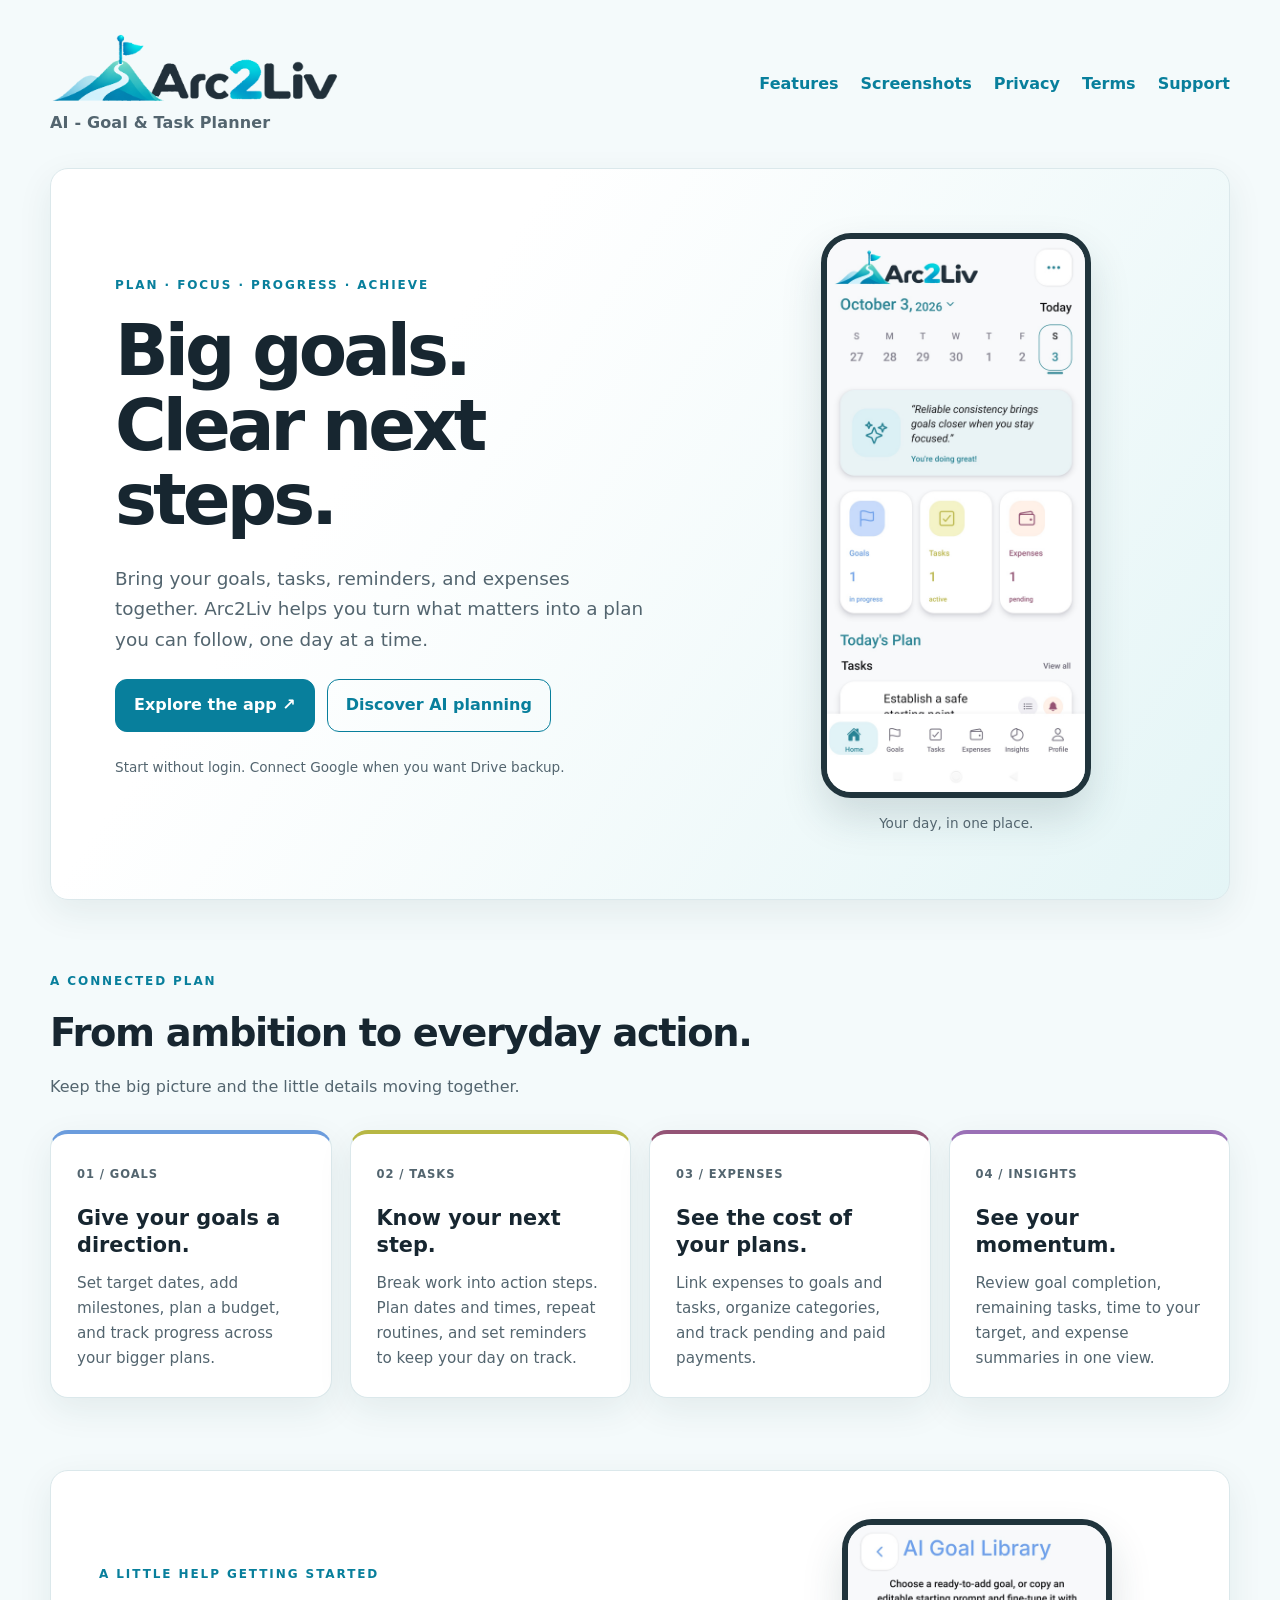
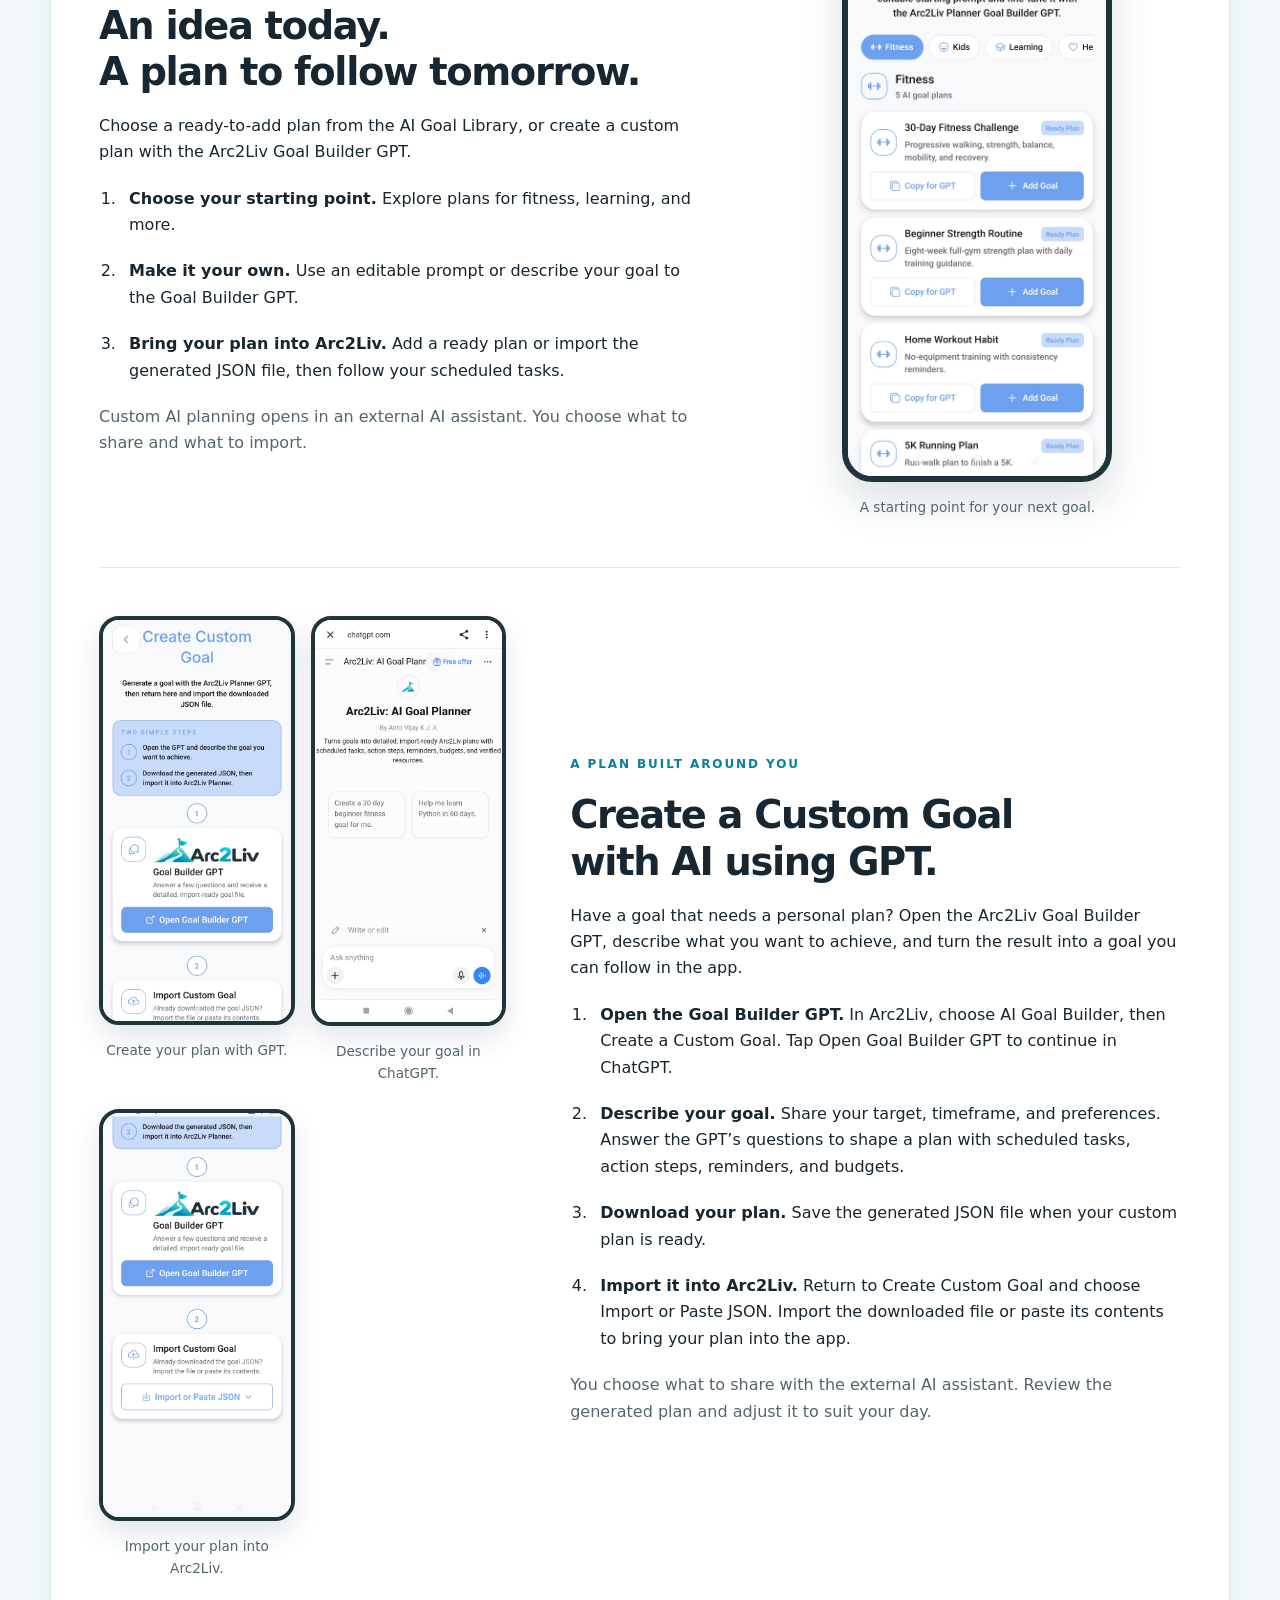
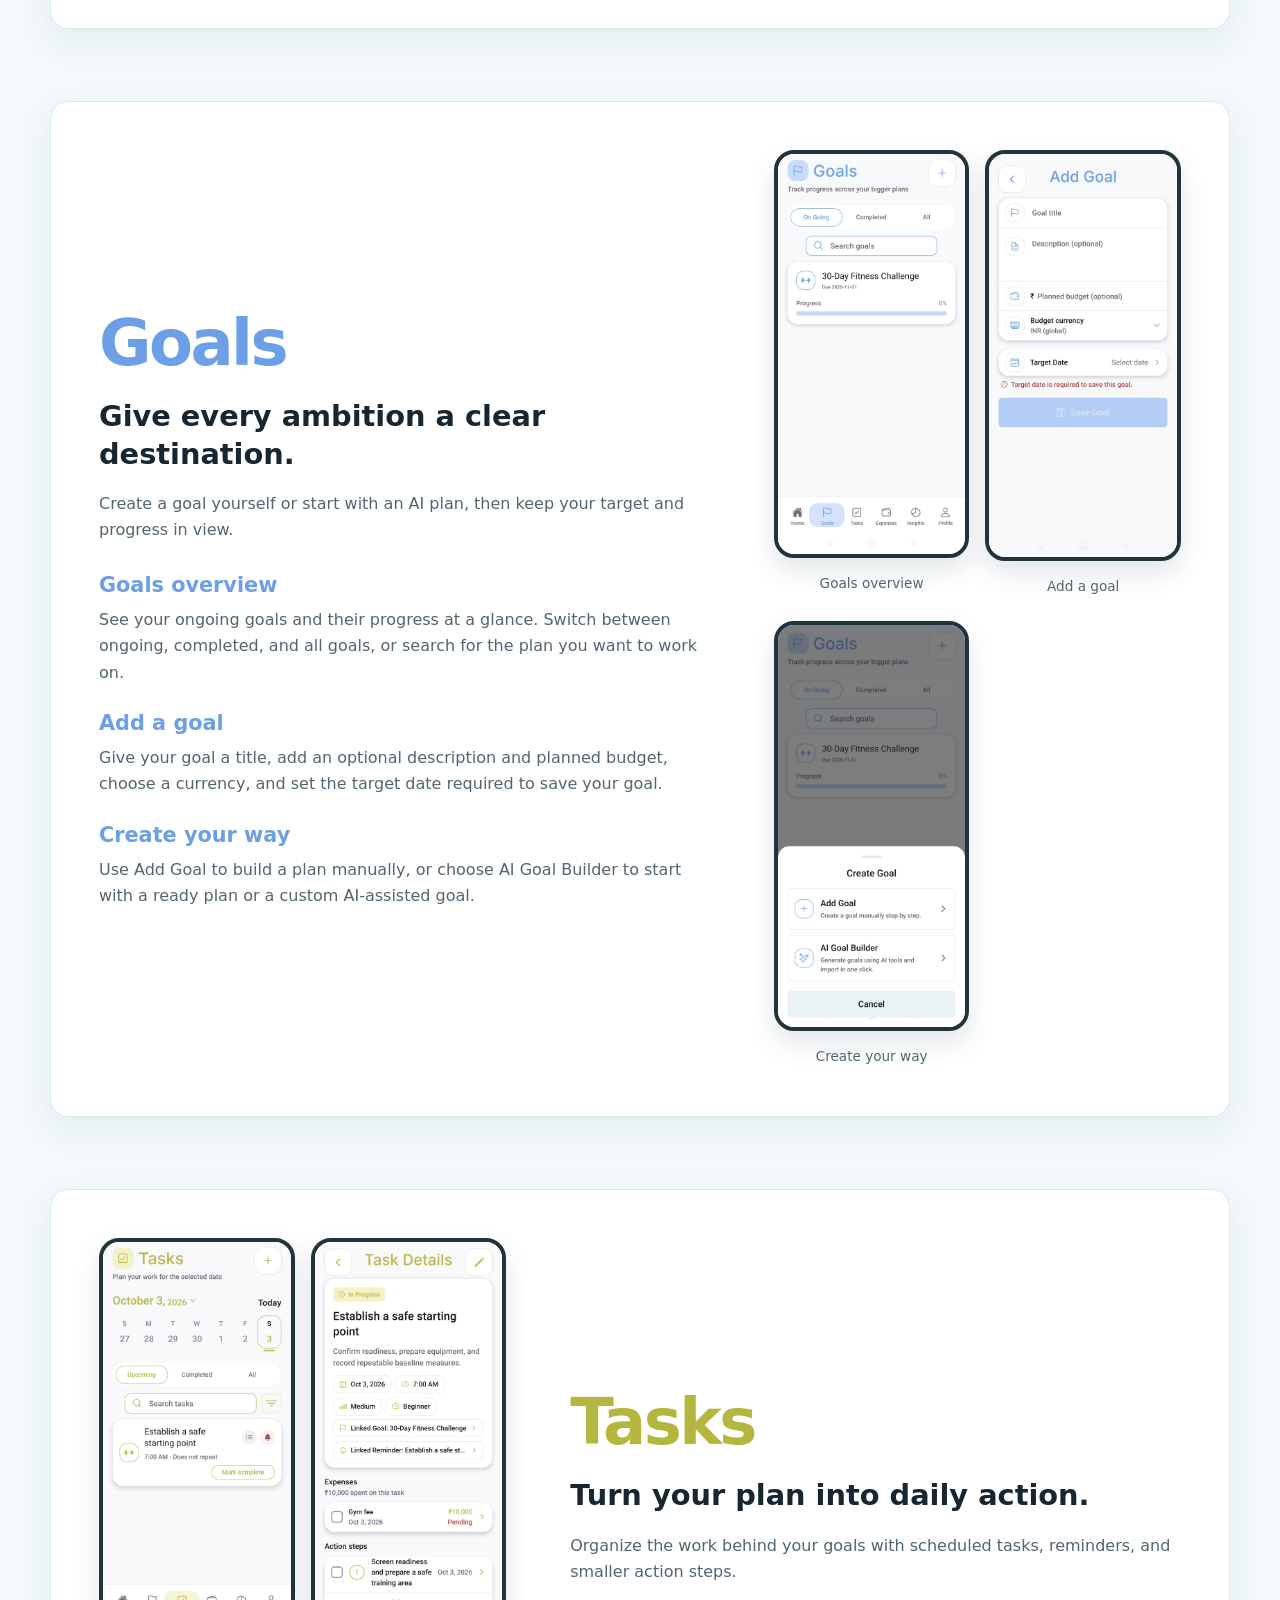
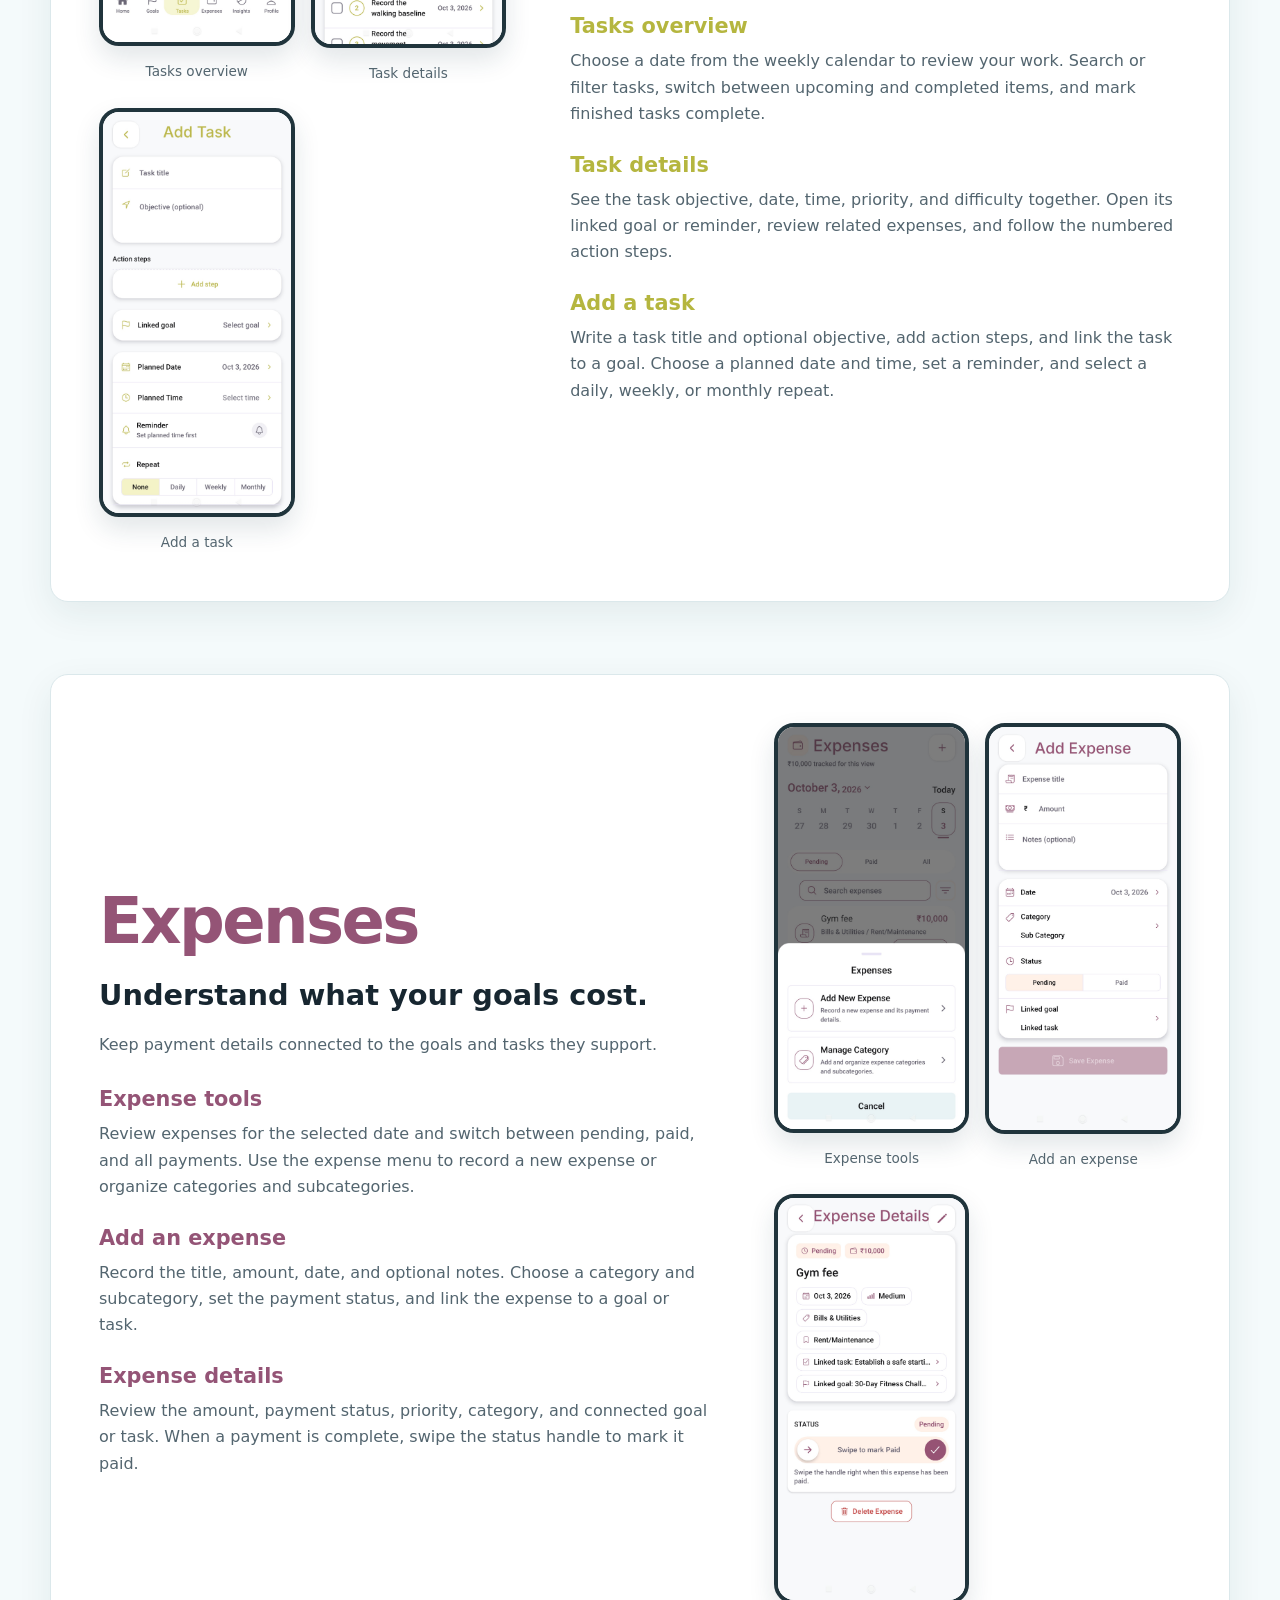
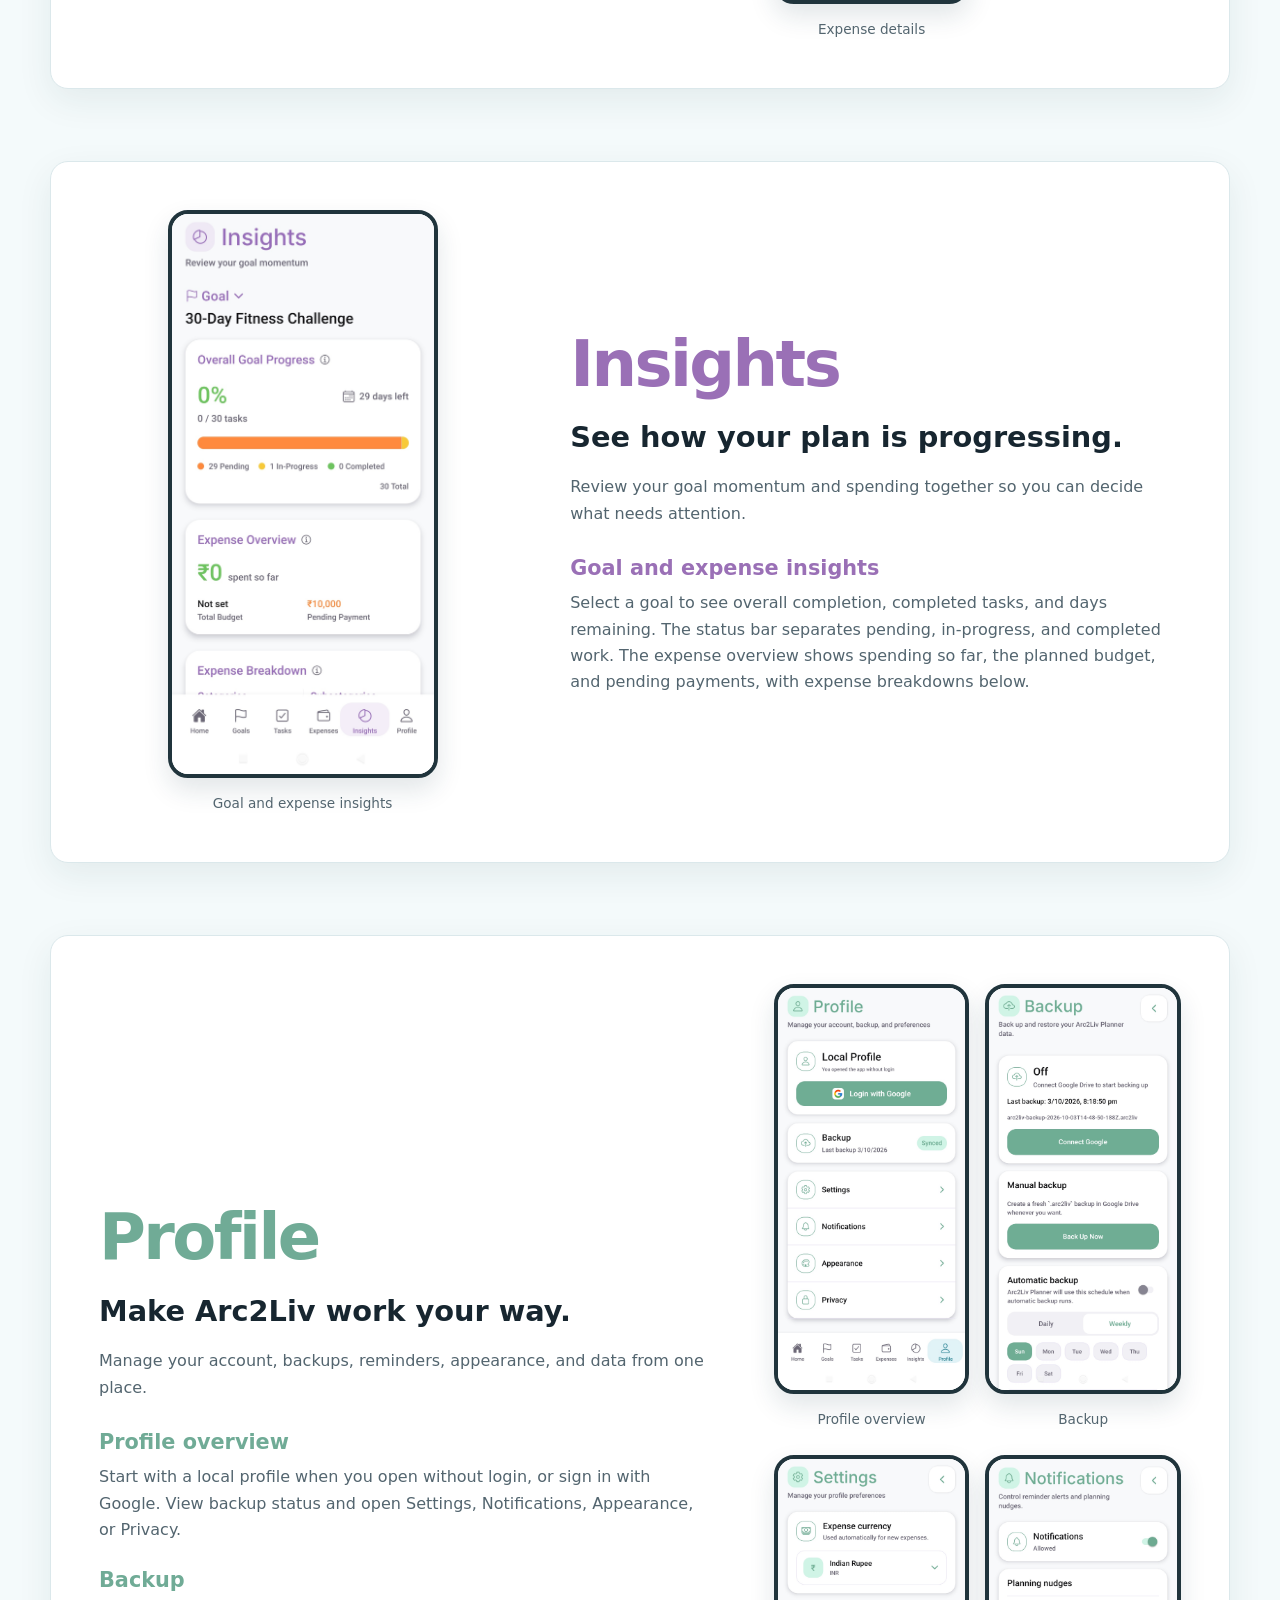
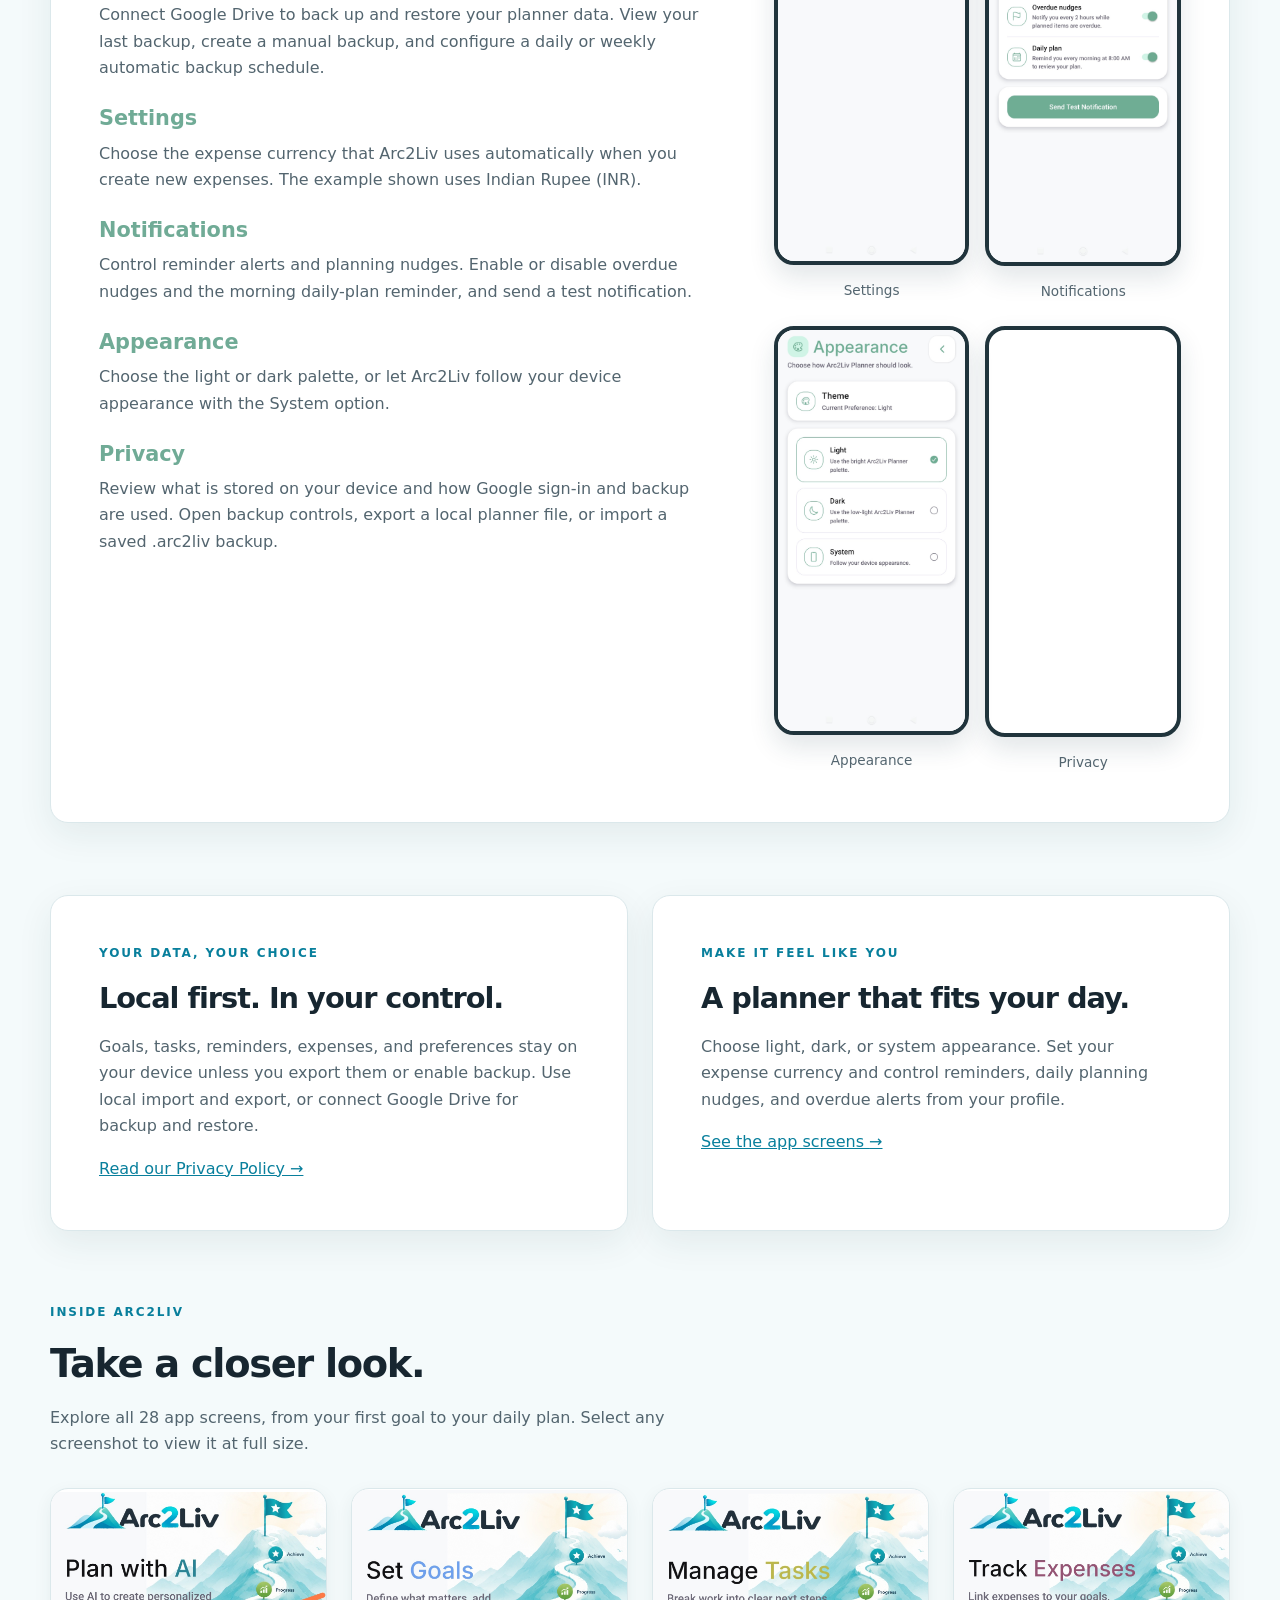
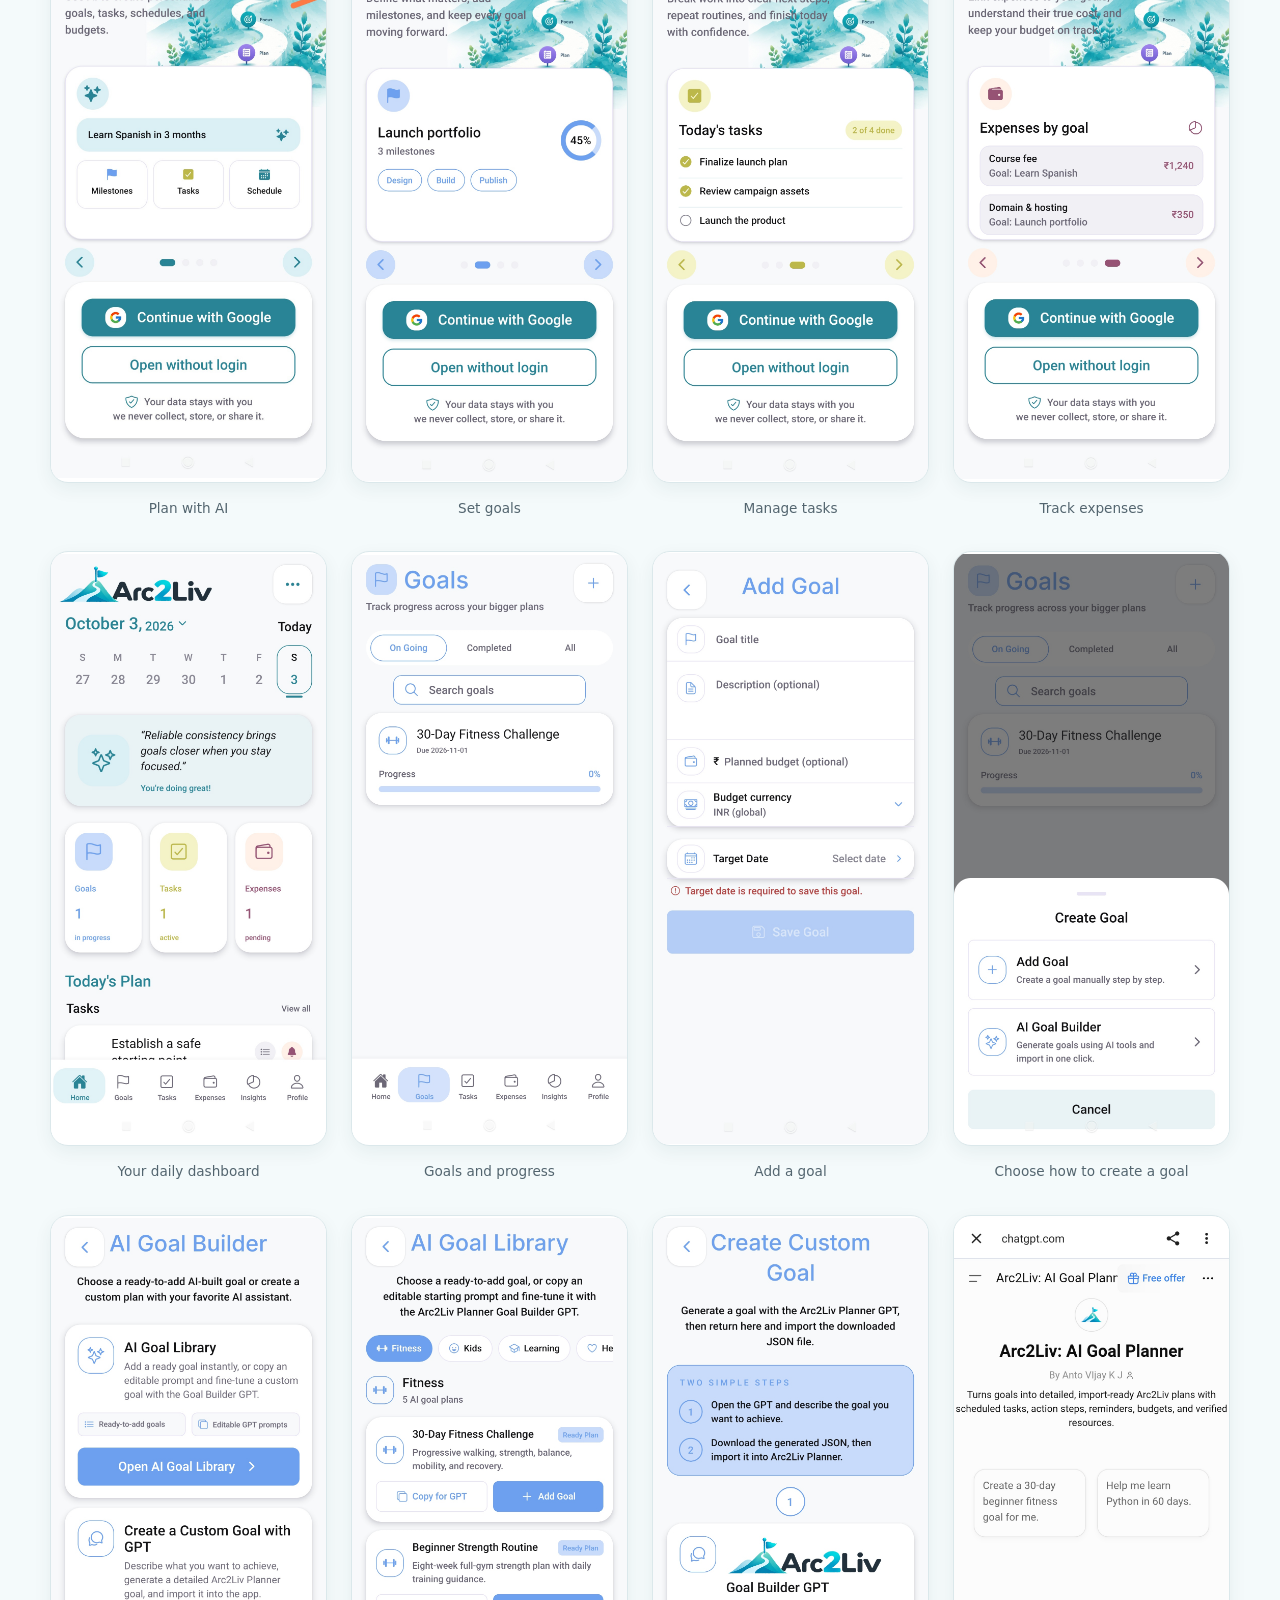
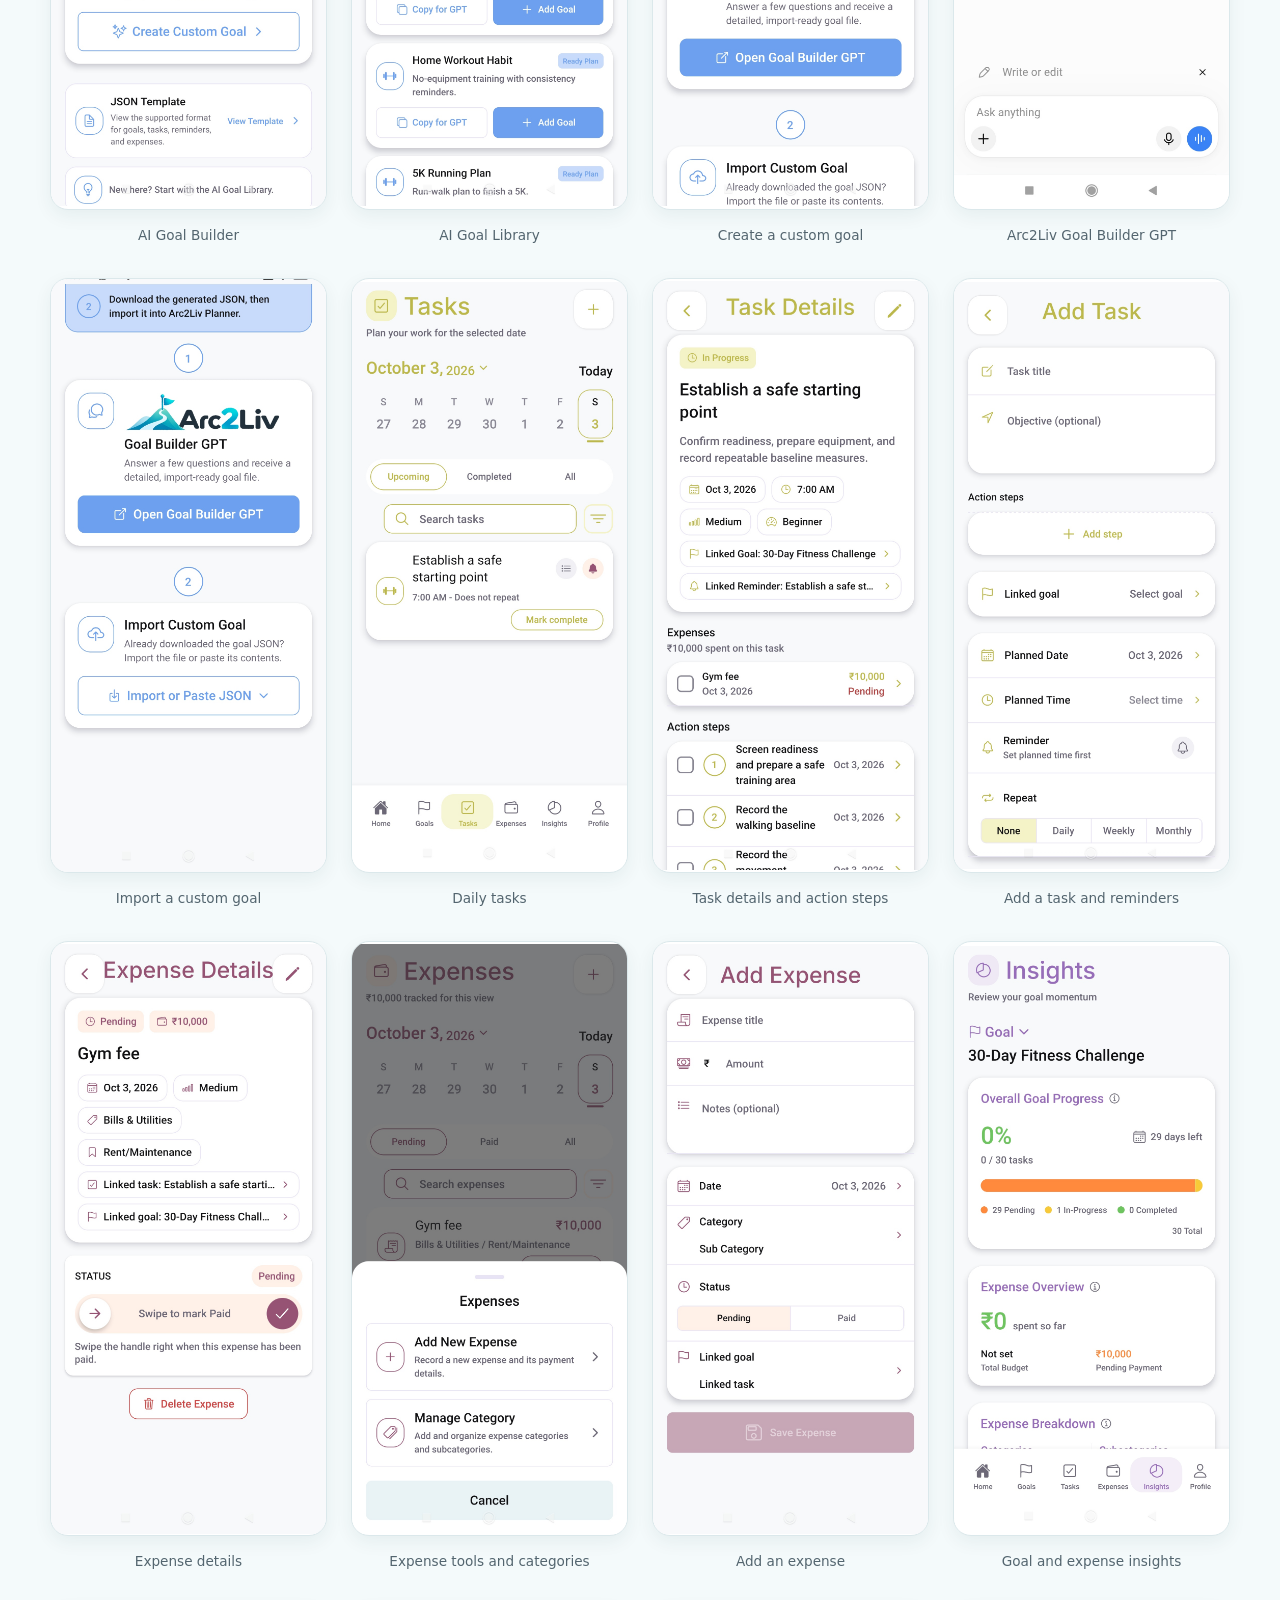
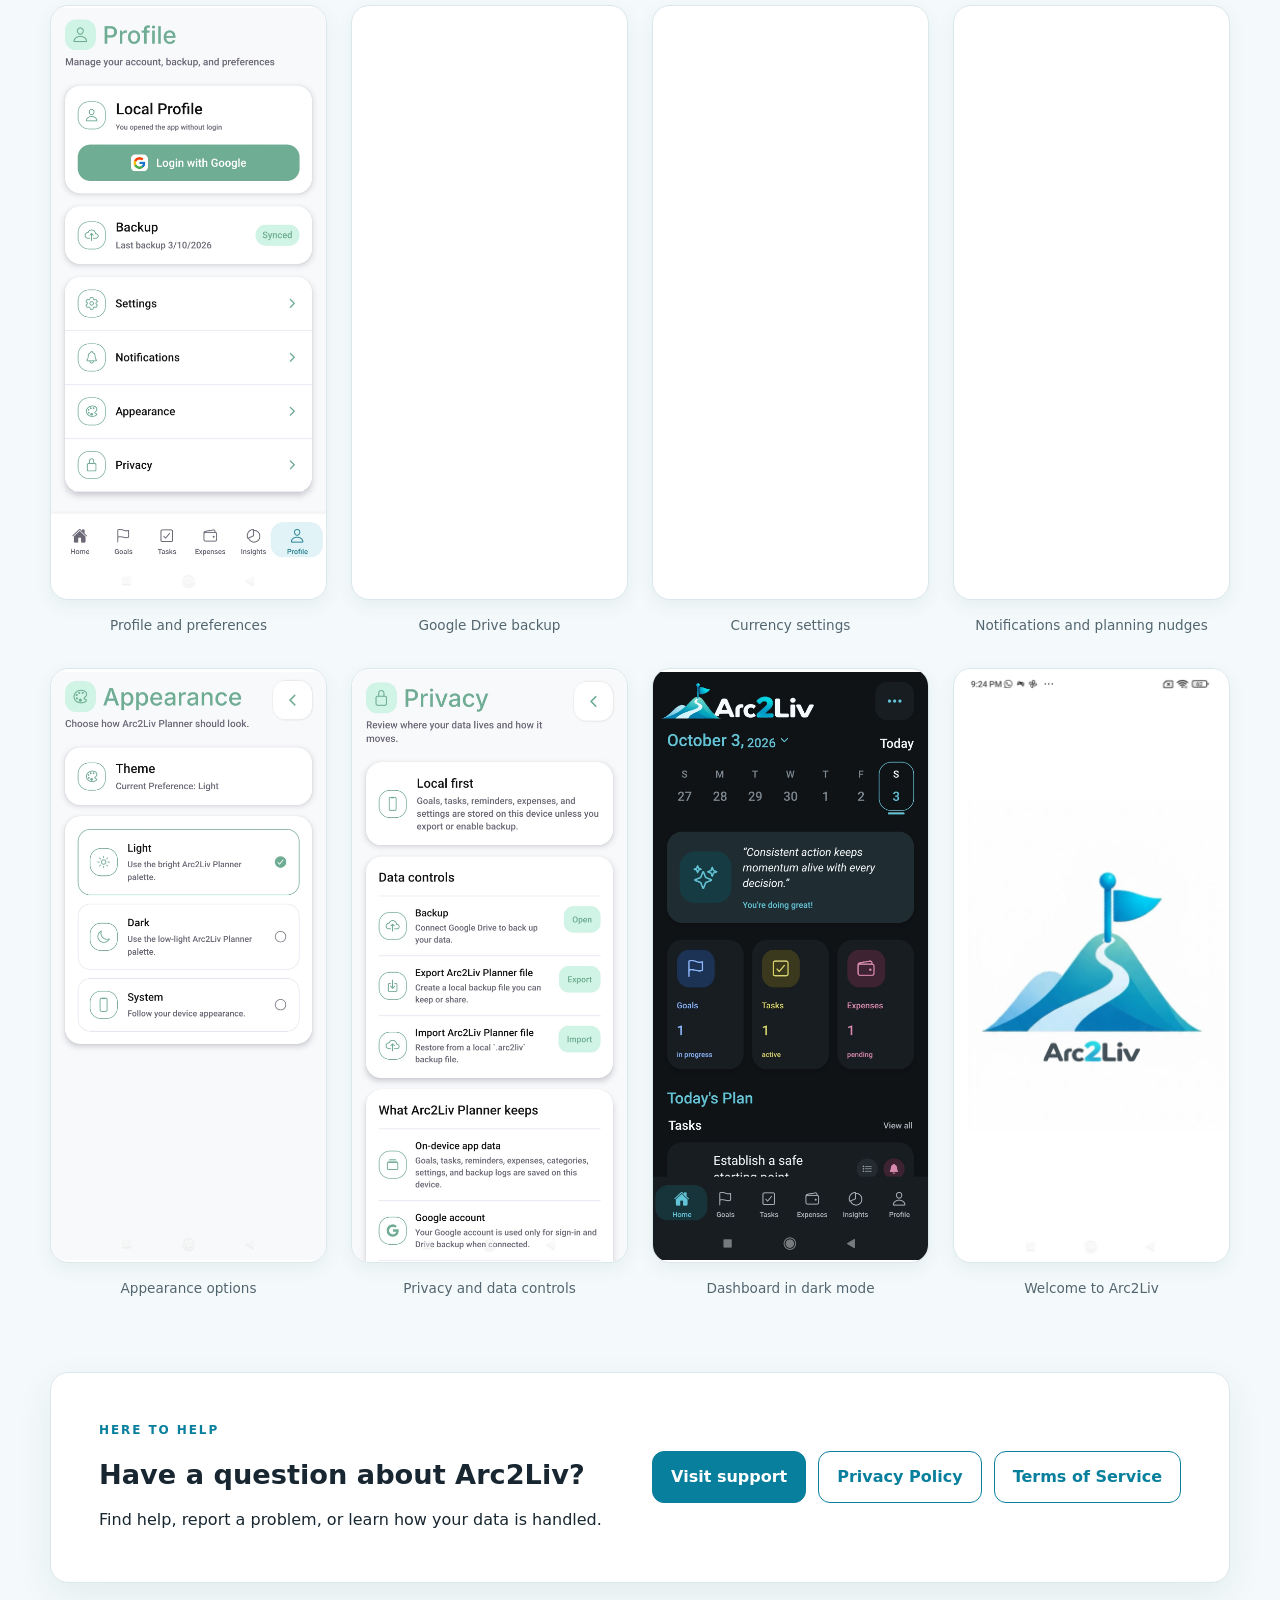
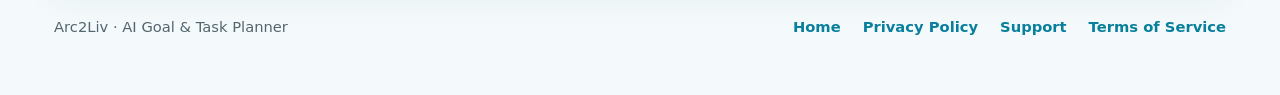
==== home/index.html @ f969f4e1 "Add application home and terms pages for GitHub Pages" ====
<!doctype html>
<html lang="en">
<head>
  <meta charset="utf-8">
  <meta name="viewport" content="width=device-width, initial-scale=1">
  <meta name="description" content="Meet Arc2Liv: AI Goal Planner. Organize goals, daily tasks, reminders, and expenses with AI-assisted plans and local-first data controls.">
  <title>Arc2Liv | AI Goal &amp; Task Planner</title>
  <link rel="stylesheet" href="../assets/site.css">
</head>
<body class="home">
  <a class="skip-link" href="#main-content">Skip to content</a>
  <main id="main-content">
    <div class="home-header">
      <header class="brand"><a href="../" aria-label="Arc2Liv home"><img src="../assets/arc2liv-logo.png" alt="Arc2Liv"><p>AI - Goal &amp; Task Planner</p></a></header>
      <nav class="home-nav" aria-label="Main navigation"><a href="#features">Features</a><a href="#screenshots">Screenshots</a><a href="../privacy/">Privacy</a><a href="../terms/">Terms</a><a href="../support/">Support</a></nav>
    </div>
    <section class="card hero" aria-labelledby="hero-title">
      <div class="hero-copy">
        <p class="eyebrow">PLAN · FOCUS · PROGRESS · ACHIEVE</p>
        <h1 id="hero-title">Big goals.<br>Clear next steps.</h1>
        <p class="hero-description">Bring your goals, tasks, reminders, and expenses together. Arc2Liv helps you turn what matters into a plan you can follow, one day at a time.</p>
        <nav class="links" aria-label="Explore the app"><a class="primary-link" href="#screenshots">Explore the app <span aria-hidden="true">↗</span></a><a href="#ai-planning">Discover AI planning</a></nav>
        <p class="hero-note">Start without login. Connect Google when you want Drive backup.</p>
      </div>
      <figure class="hero-phone"><img src="../assets/appScreenshots/IMG_20261003_212739.jpg" alt="Arc2Liv home dashboard with a weekly calendar, goal, task, and expense summaries, and today's plan" width="1080" height="2316" fetchpriority="high"><figcaption>Your day, in one place.</figcaption></figure>
    </section>
    <section id="features" class="home-section" aria-labelledby="features-title">
      <p class="eyebrow">A CONNECTED PLAN</p><h2 id="features-title">From ambition to everyday action.</h2><p class="section-intro">Keep the big picture and the little details moving together.</p>
      <div class="feature-grid">
        <article class="card feature goal"><span class="feature-label">01 / GOALS</span><h3>Give your goals a direction.</h3><p>Set target dates, add milestones, plan a budget, and track progress across your bigger plans.</p></article>
        <article class="card feature task"><span class="feature-label">02 / TASKS</span><h3>Know your next step.</h3><p>Break work into action steps. Plan dates and times, repeat routines, and set reminders to keep your day on track.</p></article>
        <article class="card feature expense"><span class="feature-label">03 / EXPENSES</span><h3>See the cost of your plans.</h3><p>Link expenses to goals and tasks, organize categories, and track pending and paid payments.</p></article>
        <article class="card feature insight"><span class="feature-label">04 / INSIGHTS</span><h3>See your momentum.</h3><p>Review goal completion, remaining tasks, time to your target, and expense summaries in one view.</p></article>
      </div>
    </section>
    <section id="ai-planning" class="card home-section ai-planning-group" aria-labelledby="ai-title">
      <div class="ai-section">
      <div><p class="eyebrow">A LITTLE HELP GETTING STARTED</p><h2 id="ai-title">An idea today.<br>A plan to follow tomorrow.</h2><p>Choose a ready-to-add plan from the AI Goal Library, or create a custom plan with the Arc2Liv Goal Builder GPT.</p><ol class="steps"><li><strong>Choose your starting point.</strong> Explore plans for fitness, learning, and more.</li><li><strong>Make it your own.</strong> Use an editable prompt or describe your goal to the Goal Builder GPT.</li><li><strong>Bring your plan into Arc2Liv.</strong> Add a ready plan or import the generated JSON file, then follow your scheduled tasks.</li></ol><p class="meta">Custom AI planning opens in an external AI assistant. You choose what to share and what to import.</p></div>
      <figure class="detail-phone"><img src="../assets/appScreenshots/IMG_20261003_212850.jpg" alt="AI Goal Library showing ready-to-add fitness plans and editable GPT prompts" loading="lazy" decoding="async" width="1080" height="2309"><figcaption>A starting point for your next goal.</figcaption></figure>
      </div>
      <div class="walkthrough walkthrough-reverse custom-ai-row" aria-labelledby="custom-ai-title">
        <div class="walkthrough-copy">
          <p class="eyebrow">A PLAN BUILT AROUND YOU</p>
          <h2 id="custom-ai-title">Create a Custom Goal<br>with AI using GPT.</h2>
          <p>Have a goal that needs a personal plan? Open the Arc2Liv Goal Builder GPT, describe what you want to achieve, and turn the result into a goal you can follow in the app.</p>
          <ol class="steps">
            <li><strong>Open the Goal Builder GPT.</strong> In Arc2Liv, choose AI Goal Builder, then Create a Custom Goal. Tap Open Goal Builder GPT to continue in ChatGPT.</li>
            <li><strong>Describe your goal.</strong> Share your target, timeframe, and preferences. Answer the GPT’s questions to shape a plan with scheduled tasks, action steps, reminders, and budgets.</li>
            <li><strong>Download your plan.</strong> Save the generated JSON file when your custom plan is ready.</li>
            <li><strong>Import it into Arc2Liv.</strong> Return to Create Custom Goal and choose Import or Paste JSON. Import the downloaded file or paste its contents to bring your plan into the app.</li>
          </ol>
          <p class="meta">You choose what to share with the external AI assistant. Review the generated plan and adjust it to suit your day.</p>
        </div>
        <div class="walkthrough-images" aria-label="Custom AI goal creation and import screenshots">
          <figure><a href="../assets/appScreenshots/IMG_20261003_212907.jpg" target="_blank" rel="noopener" aria-label="View full screenshot: Create Custom Goal with GPT"><img src="../assets/appScreenshots/IMG_20261003_212907.jpg" alt="Create Custom Goal page explaining how to open the Arc2Liv Goal Builder GPT" loading="lazy" decoding="async" width="1080" height="2309"></a><figcaption>Create your plan with GPT.</figcaption></figure>
          <figure><a href="../assets/appScreenshots/IMG_20261003_212959.jpg" target="_blank" rel="noopener" aria-label="View full screenshot: Arc2Liv Goal Builder GPT in ChatGPT"><img src="../assets/appScreenshots/IMG_20261003_212959.jpg" alt="Arc2Liv AI Goal Planner GPT on ChatGPT with sample fitness and Python learning prompts" loading="lazy" decoding="async" width="1080" height="2314"></a><figcaption>Describe your goal in ChatGPT.</figcaption></figure>
          <figure><a href="../assets/appScreenshots/IMG_20261003_213016.jpg" target="_blank" rel="noopener" aria-label="View full screenshot: Import your custom goal"><img src="../assets/appScreenshots/IMG_20261003_213016.jpg" alt="Custom goal page showing the Goal Builder GPT and Import or Paste JSON controls" loading="lazy" decoding="async" width="1080" height="2327"></a><figcaption>Import your plan into Arc2Liv.</figcaption></figure>
        </div>
      </div>
    </section>
    <section id="goals" class="card home-section walkthrough walkthrough-goals" aria-labelledby="goals-title">
      <div class="walkthrough-copy">
        <h2 id="goals-title" class="walkthrough-title">Goals</h2>
        <p class="walkthrough-subtitle">Give every ambition a clear destination.</p>
        <p class="section-intro">Create a goal yourself or start with an AI plan, then keep your target and progress in view.</p>
        <div class="walkthrough-explanations">
          <div><h3>Goals overview</h3><p>See your ongoing goals and their progress at a glance. Switch between ongoing, completed, and all goals, or search for the plan you want to work on.</p></div>
<div><h3>Add a goal</h3><p>Give your goal a title, add an optional description and planned budget, choose a currency, and set the target date required to save your goal.</p></div>
<div><h3>Create your way</h3><p>Use Add Goal to build a plan manually, or choose AI Goal Builder to start with a ready plan or a custom AI-assisted goal.</p></div>
        </div>
      </div>
      <div class="walkthrough-images" aria-label="Goals page screenshots">
        <figure><a href="../assets/appScreenshots/IMG_20261003_212752.jpg" target="_blank" rel="noopener" aria-label="View full screenshot: Goals overview"><img src="../assets/appScreenshots/IMG_20261003_212752.jpg" alt="Arc2Liv Goals overview page" loading="lazy" decoding="async" width="1080" height="2320"></a><figcaption>Goals overview</figcaption></figure>
<figure><a href="../assets/appScreenshots/IMG_20261003_212808.jpg" target="_blank" rel="noopener" aria-label="View full screenshot: Add a goal"><img src="../assets/appScreenshots/IMG_20261003_212808.jpg" alt="Arc2Liv Add a goal page" loading="lazy" decoding="async" width="1080" height="2320"></a><figcaption>Add a goal</figcaption></figure>
<figure><a href="../assets/appScreenshots/IMG_20261003_212822.jpg" target="_blank" rel="noopener" aria-label="View full screenshot: Create your way"><img src="../assets/appScreenshots/IMG_20261003_212822.jpg" alt="Arc2Liv Create your way page" loading="lazy" decoding="async" width="1080" height="2320"></a><figcaption>Create your way</figcaption></figure>
      </div>
    </section>
    <section id="tasks" class="card home-section walkthrough walkthrough-tasks walkthrough-reverse" aria-labelledby="tasks-title">
      <div class="walkthrough-copy">
        <h2 id="tasks-title" class="walkthrough-title">Tasks</h2>
        <p class="walkthrough-subtitle">Turn your plan into daily action.</p>
        <p class="section-intro">Organize the work behind your goals with scheduled tasks, reminders, and smaller action steps.</p>
        <div class="walkthrough-explanations">
          <div><h3>Tasks overview</h3><p>Choose a date from the weekly calendar to review your work. Search or filter tasks, switch between upcoming and completed items, and mark finished tasks complete.</p></div>
<div><h3>Task details</h3><p>See the task objective, date, time, priority, and difficulty together. Open its linked goal or reminder, review related expenses, and follow the numbered action steps.</p></div>
<div><h3>Add a task</h3><p>Write a task title and optional objective, add action steps, and link the task to a goal. Choose a planned date and time, set a reminder, and select a daily, weekly, or monthly repeat.</p></div>
        </div>
      </div>
      <div class="walkthrough-images" aria-label="Tasks page screenshots">
        <figure><a href="../assets/appScreenshots/IMG_20261003_213100.jpg" target="_blank" rel="noopener" aria-label="View full screenshot: Tasks overview"><img src="../assets/appScreenshots/IMG_20261003_213100.jpg" alt="Arc2Liv Tasks overview page" loading="lazy" decoding="async" width="1080" height="2320"></a><figcaption>Tasks overview</figcaption></figure>
<figure><a href="../assets/appScreenshots/IMG_20261003_213121.jpg" target="_blank" rel="noopener" aria-label="View full screenshot: Task details"><img src="../assets/appScreenshots/IMG_20261003_213121.jpg" alt="Arc2Liv Task details page" loading="lazy" decoding="async" width="1080" height="2320"></a><figcaption>Task details</figcaption></figure>
<figure><a href="../assets/appScreenshots/IMG_20261003_213132.jpg" target="_blank" rel="noopener" aria-label="View full screenshot: Add a task"><img src="../assets/appScreenshots/IMG_20261003_213132.jpg" alt="Arc2Liv Add a task page" loading="lazy" decoding="async" width="1080" height="2320"></a><figcaption>Add a task</figcaption></figure>
      </div>
    </section>
    <section id="expenses" class="card home-section walkthrough walkthrough-expenses" aria-labelledby="expenses-title">
      <div class="walkthrough-copy">
        <h2 id="expenses-title" class="walkthrough-title">Expenses</h2>
        <p class="walkthrough-subtitle">Understand what your goals cost.</p>
        <p class="section-intro">Keep payment details connected to the goals and tasks they support.</p>
        <div class="walkthrough-explanations">
          <div><h3>Expense tools</h3><p>Review expenses for the selected date and switch between pending, paid, and all payments. Use the expense menu to record a new expense or organize categories and subcategories.</p></div>
<div><h3>Add an expense</h3><p>Record the title, amount, date, and optional notes. Choose a category and subcategory, set the payment status, and link the expense to a goal or task.</p></div>
<div><h3>Expense details</h3><p>Review the amount, payment status, priority, category, and connected goal or task. When a payment is complete, swipe the status handle to mark it paid.</p></div>
        </div>
      </div>
      <div class="walkthrough-images" aria-label="Expenses page screenshots">
        <figure><a href="../assets/appScreenshots/IMG_20261003_213201.jpg" target="_blank" rel="noopener" aria-label="View full screenshot: Expense tools"><img src="../assets/appScreenshots/IMG_20261003_213201.jpg" alt="Arc2Liv Expense tools page" loading="lazy" decoding="async" width="1080" height="2320"></a><figcaption>Expense tools</figcaption></figure>
<figure><a href="../assets/appScreenshots/IMG_20261003_213216.jpg" target="_blank" rel="noopener" aria-label="View full screenshot: Add an expense"><img src="../assets/appScreenshots/IMG_20261003_213216.jpg" alt="Arc2Liv Add an expense page" loading="lazy" decoding="async" width="1080" height="2320"></a><figcaption>Add an expense</figcaption></figure>
<figure><a href="../assets/appScreenshots/IMG_20261003_213145.jpg" target="_blank" rel="noopener" aria-label="View full screenshot: Expense details"><img src="../assets/appScreenshots/IMG_20261003_213145.jpg" alt="Arc2Liv Expense details page" loading="lazy" decoding="async" width="1080" height="2320"></a><figcaption>Expense details</figcaption></figure>
      </div>
    </section>
    <section id="insights" class="card home-section walkthrough walkthrough-insights walkthrough-reverse" aria-labelledby="insights-title">
      <div class="walkthrough-copy">
        <h2 id="insights-title" class="walkthrough-title">Insights</h2>
        <p class="walkthrough-subtitle">See how your plan is progressing.</p>
        <p class="section-intro">Review your goal momentum and spending together so you can decide what needs attention.</p>
        <div class="walkthrough-explanations">
          <div><h3>Goal and expense insights</h3><p>Select a goal to see overall completion, completed tasks, and days remaining. The status bar separates pending, in-progress, and completed work. The expense overview shows spending so far, the planned budget, and pending payments, with expense breakdowns below.</p></div>
        </div>
      </div>
      <div class="walkthrough-images walkthrough-images-single" aria-label="Insights page screenshots">
        <figure><a href="../assets/appScreenshots/IMG_20261003_213234.jpg" target="_blank" rel="noopener" aria-label="View full screenshot: Goal and expense insights"><img src="../assets/appScreenshots/IMG_20261003_213234.jpg" alt="Arc2Liv Goal and expense insights page" loading="lazy" decoding="async" width="1080" height="2320"></a><figcaption>Goal and expense insights</figcaption></figure>
      </div>
    </section>
    <section id="profile" class="card home-section walkthrough walkthrough-profile" aria-labelledby="profile-title">
      <div class="walkthrough-copy">
        <h2 id="profile-title" class="walkthrough-title">Profile</h2>
        <p class="walkthrough-subtitle">Make Arc2Liv work your way.</p>
        <p class="section-intro">Manage your account, backups, reminders, appearance, and data from one place.</p>
        <div class="walkthrough-explanations">
          <div><h3>Profile overview</h3><p>Start with a local profile when you open without login, or sign in with Google. View backup status and open Settings, Notifications, Appearance, or Privacy.</p></div>
<div><h3>Backup</h3><p>Connect Google Drive to back up and restore your planner data. View your last backup, create a manual backup, and configure a daily or weekly automatic backup schedule.</p></div>
<div><h3>Settings</h3><p>Choose the expense currency that Arc2Liv uses automatically when you create new expenses. The example shown uses Indian Rupee (INR).</p></div>
<div><h3>Notifications</h3><p>Control reminder alerts and planning nudges. Enable or disable overdue nudges and the morning daily-plan reminder, and send a test notification.</p></div>
<div><h3>Appearance</h3><p>Choose the light or dark palette, or let Arc2Liv follow your device appearance with the System option.</p></div>
<div><h3>Privacy</h3><p>Review what is stored on your device and how Google sign-in and backup are used. Open backup controls, export a local planner file, or import a saved .arc2liv backup.</p></div>
        </div>
      </div>
      <div class="walkthrough-images" aria-label="Profile page screenshots">
        <figure><a href="../assets/appScreenshots/IMG_20261003_214443.jpg" target="_blank" rel="noopener" aria-label="View full screenshot: Profile overview"><img src="../assets/appScreenshots/IMG_20261003_214443.jpg" alt="Arc2Liv Profile overview page" loading="lazy" decoding="async" width="1080" height="2320"></a><figcaption>Profile overview</figcaption></figure>
<figure><a href="../assets/appScreenshots/IMG_20261003_214502.jpg" target="_blank" rel="noopener" aria-label="View full screenshot: Backup"><img src="../assets/appScreenshots/IMG_20261003_214502.jpg" alt="Arc2Liv Backup page" loading="lazy" decoding="async" width="1080" height="2320"></a><figcaption>Backup</figcaption></figure>
<figure><a href="../assets/appScreenshots/IMG_20261003_214516.jpg" target="_blank" rel="noopener" aria-label="View full screenshot: Settings"><img src="../assets/appScreenshots/IMG_20261003_214516.jpg" alt="Arc2Liv Settings page" loading="lazy" decoding="async" width="1080" height="2320"></a><figcaption>Settings</figcaption></figure>
<figure><a href="../assets/appScreenshots/IMG_20261003_214528.jpg" target="_blank" rel="noopener" aria-label="View full screenshot: Notifications"><img src="../assets/appScreenshots/IMG_20261003_214528.jpg" alt="Arc2Liv Notifications page" loading="lazy" decoding="async" width="1080" height="2320"></a><figcaption>Notifications</figcaption></figure>
<figure><a href="../assets/appScreenshots/IMG_20261003_214543.jpg" target="_blank" rel="noopener" aria-label="View full screenshot: Appearance"><img src="../assets/appScreenshots/IMG_20261003_214543.jpg" alt="Arc2Liv Appearance page" loading="lazy" decoding="async" width="1080" height="2320"></a><figcaption>Appearance</figcaption></figure>
<figure><a href="../assets/appScreenshots/IMG_20261003_214607.jpg" target="_blank" rel="noopener" aria-label="View full screenshot: Privacy"><img src="../assets/appScreenshots/IMG_20261003_214607.jpg" alt="Arc2Liv Privacy page" loading="lazy" decoding="async" width="1080" height="2320"></a><figcaption>Privacy</figcaption></figure>
      </div>
    </section>
    <section class="home-section personal-grid" aria-label="Your preferences and data">
      <article class="card"><p class="eyebrow">YOUR DATA, YOUR CHOICE</p><h2>Local first. In your control.</h2><p>Goals, tasks, reminders, expenses, and preferences stay on your device unless you export them or enable backup. Use local import and export, or connect Google Drive for backup and restore.</p><a href="../privacy/">Read our Privacy Policy <span aria-hidden="true">→</span></a></article>
      <article class="card"><p class="eyebrow">MAKE IT FEEL LIKE YOU</p><h2>A planner that fits your day.</h2><p>Choose light, dark, or system appearance. Set your expense currency and control reminders, daily planning nudges, and overdue alerts from your profile.</p><a href="#screenshots">See the app screens <span aria-hidden="true">→</span></a></article>
    </section>
    <section id="screenshots" class="home-section" aria-labelledby="screenshots-title">
      <p class="eyebrow">INSIDE ARC2LIV</p><h2 id="screenshots-title">Take a closer look.</h2><p class="section-intro">Explore all 28 app screens, from your first goal to your daily plan. Select any screenshot to view it at full size.</p>
      <div class="screenshot-gallery"><figure><a href="../assets/appScreenshots/IMG_20261003_212422.jpg" target="_blank" rel="noopener" aria-label="View full screenshot: Plan with AI"><img src="../assets/appScreenshots/IMG_20261003_212422.jpg" alt="Arc2Liv app: Plan with AI" loading="lazy" decoding="async" width="1080" height="2320"></a><figcaption>Plan with AI</figcaption></figure>
<figure><a href="../assets/appScreenshots/IMG_20261003_212452.jpg" target="_blank" rel="noopener" aria-label="View full screenshot: Set goals"><img src="../assets/appScreenshots/IMG_20261003_212452.jpg" alt="Arc2Liv app: Set goals" loading="lazy" decoding="async" width="1080" height="2320"></a><figcaption>Set goals</figcaption></figure>
<figure><a href="../assets/appScreenshots/IMG_20261003_212504.jpg" target="_blank" rel="noopener" aria-label="View full screenshot: Manage tasks"><img src="../assets/appScreenshots/IMG_20261003_212504.jpg" alt="Arc2Liv app: Manage tasks" loading="lazy" decoding="async" width="1080" height="2320"></a><figcaption>Manage tasks</figcaption></figure>
<figure><a href="../assets/appScreenshots/IMG_20261003_212514.jpg" target="_blank" rel="noopener" aria-label="View full screenshot: Track expenses"><img src="../assets/appScreenshots/IMG_20261003_212514.jpg" alt="Arc2Liv app: Track expenses" loading="lazy" decoding="async" width="1080" height="2320"></a><figcaption>Track expenses</figcaption></figure>
<figure><a href="../assets/appScreenshots/IMG_20261003_212739.jpg" target="_blank" rel="noopener" aria-label="View full screenshot: Your daily dashboard"><img src="../assets/appScreenshots/IMG_20261003_212739.jpg" alt="Arc2Liv app: Your daily dashboard" loading="lazy" decoding="async" width="1080" height="2320"></a><figcaption>Your daily dashboard</figcaption></figure>
<figure><a href="../assets/appScreenshots/IMG_20261003_212752.jpg" target="_blank" rel="noopener" aria-label="View full screenshot: Goals and progress"><img src="../assets/appScreenshots/IMG_20261003_212752.jpg" alt="Arc2Liv app: Goals and progress" loading="lazy" decoding="async" width="1080" height="2320"></a><figcaption>Goals and progress</figcaption></figure>
<figure><a href="../assets/appScreenshots/IMG_20261003_212808.jpg" target="_blank" rel="noopener" aria-label="View full screenshot: Add a goal"><img src="../assets/appScreenshots/IMG_20261003_212808.jpg" alt="Arc2Liv app: Add a goal" loading="lazy" decoding="async" width="1080" height="2320"></a><figcaption>Add a goal</figcaption></figure>
<figure><a href="../assets/appScreenshots/IMG_20261003_212822.jpg" target="_blank" rel="noopener" aria-label="View full screenshot: Choose how to create a goal"><img src="../assets/appScreenshots/IMG_20261003_212822.jpg" alt="Arc2Liv app: Choose how to create a goal" loading="lazy" decoding="async" width="1080" height="2320"></a><figcaption>Choose how to create a goal</figcaption></figure>
<figure><a href="../assets/appScreenshots/IMG_20261003_212838.jpg" target="_blank" rel="noopener" aria-label="View full screenshot: AI Goal Builder"><img src="../assets/appScreenshots/IMG_20261003_212838.jpg" alt="Arc2Liv app: AI Goal Builder" loading="lazy" decoding="async" width="1080" height="2320"></a><figcaption>AI Goal Builder</figcaption></figure>
<figure><a href="../assets/appScreenshots/IMG_20261003_212850.jpg" target="_blank" rel="noopener" aria-label="View full screenshot: AI Goal Library"><img src="../assets/appScreenshots/IMG_20261003_212850.jpg" alt="Arc2Liv app: AI Goal Library" loading="lazy" decoding="async" width="1080" height="2320"></a><figcaption>AI Goal Library</figcaption></figure>
<figure><a href="../assets/appScreenshots/IMG_20261003_212907.jpg" target="_blank" rel="noopener" aria-label="View full screenshot: Create a custom goal"><img src="../assets/appScreenshots/IMG_20261003_212907.jpg" alt="Arc2Liv app: Create a custom goal" loading="lazy" decoding="async" width="1080" height="2320"></a><figcaption>Create a custom goal</figcaption></figure>
<figure><a href="../assets/appScreenshots/IMG_20261003_212959.jpg" target="_blank" rel="noopener" aria-label="View full screenshot: Arc2Liv Goal Builder GPT"><img src="../assets/appScreenshots/IMG_20261003_212959.jpg" alt="Arc2Liv app: Arc2Liv Goal Builder GPT" loading="lazy" decoding="async" width="1080" height="2320"></a><figcaption>Arc2Liv Goal Builder GPT</figcaption></figure>
<figure><a href="../assets/appScreenshots/IMG_20261003_213016.jpg" target="_blank" rel="noopener" aria-label="View full screenshot: Import a custom goal"><img src="../assets/appScreenshots/IMG_20261003_213016.jpg" alt="Arc2Liv app: Import a custom goal" loading="lazy" decoding="async" width="1080" height="2320"></a><figcaption>Import a custom goal</figcaption></figure>
<figure><a href="../assets/appScreenshots/IMG_20261003_213100.jpg" target="_blank" rel="noopener" aria-label="View full screenshot: Daily tasks"><img src="../assets/appScreenshots/IMG_20261003_213100.jpg" alt="Arc2Liv app: Daily tasks" loading="lazy" decoding="async" width="1080" height="2320"></a><figcaption>Daily tasks</figcaption></figure>
<figure><a href="../assets/appScreenshots/IMG_20261003_213121.jpg" target="_blank" rel="noopener" aria-label="View full screenshot: Task details and action steps"><img src="../assets/appScreenshots/IMG_20261003_213121.jpg" alt="Arc2Liv app: Task details and action steps" loading="lazy" decoding="async" width="1080" height="2320"></a><figcaption>Task details and action steps</figcaption></figure>
<figure><a href="../assets/appScreenshots/IMG_20261003_213132.jpg" target="_blank" rel="noopener" aria-label="View full screenshot: Add a task and reminders"><img src="../assets/appScreenshots/IMG_20261003_213132.jpg" alt="Arc2Liv app: Add a task and reminders" loading="lazy" decoding="async" width="1080" height="2320"></a><figcaption>Add a task and reminders</figcaption></figure>
<figure><a href="../assets/appScreenshots/IMG_20261003_213145.jpg" target="_blank" rel="noopener" aria-label="View full screenshot: Expense details"><img src="../assets/appScreenshots/IMG_20261003_213145.jpg" alt="Arc2Liv app: Expense details" loading="lazy" decoding="async" width="1080" height="2320"></a><figcaption>Expense details</figcaption></figure>
<figure><a href="../assets/appScreenshots/IMG_20261003_213201.jpg" target="_blank" rel="noopener" aria-label="View full screenshot: Expense tools and categories"><img src="../assets/appScreenshots/IMG_20261003_213201.jpg" alt="Arc2Liv app: Expense tools and categories" loading="lazy" decoding="async" width="1080" height="2320"></a><figcaption>Expense tools and categories</figcaption></figure>
<figure><a href="../assets/appScreenshots/IMG_20261003_213216.jpg" target="_blank" rel="noopener" aria-label="View full screenshot: Add an expense"><img src="../assets/appScreenshots/IMG_20261003_213216.jpg" alt="Arc2Liv app: Add an expense" loading="lazy" decoding="async" width="1080" height="2320"></a><figcaption>Add an expense</figcaption></figure>
<figure><a href="../assets/appScreenshots/IMG_20261003_213234.jpg" target="_blank" rel="noopener" aria-label="View full screenshot: Goal and expense insights"><img src="../assets/appScreenshots/IMG_20261003_213234.jpg" alt="Arc2Liv app: Goal and expense insights" loading="lazy" decoding="async" width="1080" height="2320"></a><figcaption>Goal and expense insights</figcaption></figure>
<figure><a href="../assets/appScreenshots/IMG_20261003_214443.jpg" target="_blank" rel="noopener" aria-label="View full screenshot: Profile and preferences"><img src="../assets/appScreenshots/IMG_20261003_214443.jpg" alt="Arc2Liv app: Profile and preferences" loading="lazy" decoding="async" width="1080" height="2320"></a><figcaption>Profile and preferences</figcaption></figure>
<figure><a href="../assets/appScreenshots/IMG_20261003_214502.jpg" target="_blank" rel="noopener" aria-label="View full screenshot: Google Drive backup"><img src="../assets/appScreenshots/IMG_20261003_214502.jpg" alt="Arc2Liv app: Google Drive backup" loading="lazy" decoding="async" width="1080" height="2320"></a><figcaption>Google Drive backup</figcaption></figure>
<figure><a href="../assets/appScreenshots/IMG_20261003_214516.jpg" target="_blank" rel="noopener" aria-label="View full screenshot: Currency settings"><img src="../assets/appScreenshots/IMG_20261003_214516.jpg" alt="Arc2Liv app: Currency settings" loading="lazy" decoding="async" width="1080" height="2320"></a><figcaption>Currency settings</figcaption></figure>
<figure><a href="../assets/appScreenshots/IMG_20261003_214528.jpg" target="_blank" rel="noopener" aria-label="View full screenshot: Notifications and planning nudges"><img src="../assets/appScreenshots/IMG_20261003_214528.jpg" alt="Arc2Liv app: Notifications and planning nudges" loading="lazy" decoding="async" width="1080" height="2320"></a><figcaption>Notifications and planning nudges</figcaption></figure>
<figure><a href="../assets/appScreenshots/IMG_20261003_214543.jpg" target="_blank" rel="noopener" aria-label="View full screenshot: Appearance options"><img src="../assets/appScreenshots/IMG_20261003_214543.jpg" alt="Arc2Liv app: Appearance options" loading="lazy" decoding="async" width="1080" height="2320"></a><figcaption>Appearance options</figcaption></figure>
<figure><a href="../assets/appScreenshots/IMG_20261003_214607.jpg" target="_blank" rel="noopener" aria-label="View full screenshot: Privacy and data controls"><img src="../assets/appScreenshots/IMG_20261003_214607.jpg" alt="Arc2Liv app: Privacy and data controls" loading="lazy" decoding="async" width="1080" height="2320"></a><figcaption>Privacy and data controls</figcaption></figure>
<figure><a href="../assets/appScreenshots/IMG_20261003_214638.jpg" target="_blank" rel="noopener" aria-label="View full screenshot: Dashboard in dark mode"><img src="../assets/appScreenshots/IMG_20261003_214638.jpg" alt="Arc2Liv app: Dashboard in dark mode" loading="lazy" decoding="async" width="1080" height="2320"></a><figcaption>Dashboard in dark mode</figcaption></figure>
<figure><a href="../assets/appScreenshots/Screenshot_2026-10-03-21-24-05-595_com.arc2liv.app.jpg" target="_blank" rel="noopener" aria-label="View full screenshot: Welcome to Arc2Liv"><img src="../assets/appScreenshots/Screenshot_2026-10-03-21-24-05-595_com.arc2liv.app.jpg" alt="Arc2Liv app: Welcome to Arc2Liv" loading="lazy" decoding="async" width="1080" height="2320"></a><figcaption>Welcome to Arc2Liv</figcaption></figure></div>
    </section>
    <section class="card help-card" aria-labelledby="help-title"><div><p class="eyebrow">HERE TO HELP</p><h2 id="help-title">Have a question about Arc2Liv?</h2><p>Find help, report a problem, or learn how your data is handled.</p></div><nav class="links" aria-label="Arc2Liv resources"><a class="primary-link" href="../support/">Visit support</a><a href="../privacy/">Privacy Policy</a><a href="../terms/">Terms of Service</a></nav></section>
    <footer class="home-footer"><span>Arc2Liv · AI Goal &amp; Task Planner</span><nav aria-label="Footer navigation"><a href="../" aria-current="page">Home</a><a href="../privacy/">Privacy Policy</a><a href="../support/">Support</a><a href="../terms/">Terms of Service</a></nav></footer>
  </main>
</body>
</html>
---- assets/site.css ----
:root { color-scheme: light; --ink:#172630; --muted:#53656f; --accent:#087f9c; --surface:#fff; --page:#f4fafb; --line:#dbe8eb; }
* { box-sizing:border-box; }
body { margin:0; background:var(--page); color:var(--ink); font:16px/1.65 system-ui,-apple-system,BlinkMacSystemFont,"Segoe UI",sans-serif; }
main { width:calc(100% - 36px); max-width:1050px; margin:56px auto; }
.brand { width:100%; max-width:420px; margin-bottom:32px; }
.brand a { display:block; width:100%; line-height:0; }
.brand img { display:block; width:100%; max-width:420px; height:auto; }
.brand p { margin:.35rem 0 0; color:var(--muted); font-size:1.35rem; font-weight:650; letter-spacing:.01em; }
.card { background:var(--surface); border:1px solid var(--line); border-radius:18px; padding:clamp(24px,5vw,48px); box-shadow:0 12px 35px rgba(22,61,70,.08); }
h1,h2 { line-height:1.2; }
h2 { margin-top:2rem; }
.card > h1:first-child,.card > h2:first-child { margin-top:0; }
a { color:var(--accent); }
.links { display:flex; flex-wrap:wrap; gap:12px; margin-top:24px; }
.links a { display:inline-block; padding:10px 16px; border:1px solid var(--accent); border-radius:999px; text-decoration:none; font-weight:650; }
.meta { color:var(--muted); }
li + li { margin-top:.45rem; }
footer { margin-top:32px; color:var(--muted); font-size:.92rem; }
@media (max-width:520px) { main { margin:28px auto; } .brand p { font-size:1.15rem; } .card { border-radius:14px; } }

/* Application home page; shared information pages retain their existing layout. */
.home main { max-width:1180px; margin-top:32px; }
.home-header { display:flex; align-items:center; justify-content:space-between; gap:28px; margin-bottom:32px; }
.home-header .brand { max-width:290px; margin:0; }
.home-header .brand a { text-decoration:none; }
.home-header .brand p { font-size:1rem; line-height:1.65; }
.home-nav,.home-footer nav { display:flex; flex-wrap:wrap; gap:22px; }
.home-nav a,.home-footer a { text-decoration:none; font-weight:600; }
.home a:hover { text-decoration:underline; }
.home a:focus-visible { outline:3px solid var(--accent); outline-offset:5px; }
.skip-link { position:absolute; top:8px; left:18px; padding:10px 16px; background:white; z-index:2; transform:translateY(-160%); }
.skip-link:focus { transform:translateY(0); }
.hero { display:grid; grid-template-columns:1.4fr 1fr; align-items:center; gap:48px; overflow:hidden; background:linear-gradient(125deg,#fff 30%,#e4f5f6); padding:clamp(28px,5vw,64px); }
.eyebrow { color:var(--accent); font-size:.75rem; font-weight:750; letter-spacing:.16em; margin:0 0 18px; }
.hero h1 { font-size:clamp(2.6rem,5.5vw,4.8rem); letter-spacing:-.055em; line-height:1.06; margin:0 0 26px; }
.hero-description { font-size:1.15rem; max-width:540px; color:var(--muted); }
.home .links { gap:12px; }
.home .links a { border-radius:12px; padding:12px 18px; }
.home .links .primary-link { color:white; background:var(--accent); }
.hero-note { font-size:.85rem; color:var(--muted); margin-top:24px; }
.hero-phone,.detail-phone { margin:0 auto; width:min(100%,270px); }
.hero-phone img,.detail-phone img { display:block; width:100%; height:auto; border:6px solid #20343c; border-radius:30px; box-shadow:0 20px 40px #183b4626; }
.home figcaption { color:var(--muted); font-size:.85rem; text-align:center; margin-top:14px; }
.home-section { margin-top:72px; scroll-margin-top:28px; }
.home-section h2 { font-size:clamp(1.8rem,3vw,2.5rem); letter-spacing:-.035em; margin:0 0 18px; }
.section-intro { color:var(--muted); margin-bottom:30px; max-width:700px; }
.feature-grid { display:grid; grid-template-columns:repeat(4,minmax(0,1fr)); gap:18px; }
.feature { padding:26px; border-top:4px solid var(--feature-color); }
.goal { --feature-color:#6b9cdd; }.task { --feature-color:#b7b744; }.expense { --feature-color:#945476; }.insight { --feature-color:#9a70b6; }
.feature-label { color:var(--muted); font-size:.72rem; font-weight:700; letter-spacing:.08em; }
.feature h3 { font-size:1.3rem; line-height:1.3; margin:18px 0 12px; }
.feature p { color:var(--muted); font-size:.95rem; margin:0; }
.ai-section { display:grid; grid-template-columns:1.5fr 1fr; align-items:center; gap:64px; }
.steps { padding-left:22px; }.steps li { padding-left:8px; margin:20px 0; }
.personal-grid { display:grid; grid-template-columns:1fr 1fr; gap:24px; }
.personal-grid h2 { font-size:1.8rem; }.personal-grid p:not(.eyebrow) { color:var(--muted); }
.screenshot-gallery { display:grid; grid-template-columns:repeat(4,minmax(0,1fr)); gap:32px 24px; }
.screenshot-gallery figure { margin:0; min-width:0; }
.screenshot-gallery a { display:block; border-radius:18px; }
.screenshot-gallery img { display:block; width:100%; height:auto; aspect-ratio:1080 / 2320; object-fit:contain; background:white; border:1px solid var(--line); border-radius:18px; box-shadow:0 6px 18px #163d4610; transition:transform .2s; }
.screenshot-gallery a:hover img { transform:translateY(-4px); }
.help-card { display:flex; align-items:center; justify-content:space-between; gap:24px; margin-top:72px; }
.help-card h2 { margin:0; font-size:1.7rem; }.help-card p:last-child { margin-bottom:0; }.help-card .links { margin:0; flex-shrink:0; }
.home-footer { display:flex; flex-wrap:wrap; justify-content:space-between; gap:18px; padding:0 4px; }
@media (max-width:950px) { .feature-grid { grid-template-columns:repeat(2,minmax(0,1fr)); } .home-header { align-items:flex-start; } .home-nav { gap:12px 18px; justify-content:flex-end; } .hero,.ai-section { gap:28px; } .help-card { flex-wrap:wrap; } }
@media (max-width:650px) { .home-header { flex-direction:column; gap:20px; } .home-nav { justify-content:flex-start; } .hero,.ai-section,.personal-grid { grid-template-columns:1fr; } .hero-copy { text-align:left; } .hero-phone { width:230px; margin-top:12px; } .detail-phone { width:230px; } .home-section,.help-card { margin-top:48px; } .screenshot-gallery { grid-template-columns:repeat(2,minmax(0,1fr)); gap:24px 16px; } .feature-grid { gap:14px; } .feature { padding:20px; } .feature h3 { font-size:1.15rem; } .home-footer nav { gap:18px; } }
@media (prefers-reduced-motion:reduce) { .screenshot-gallery img { transition:none; } }

/* Alternating app walkthroughs use the same two-column card as AI planning. */
.walkthrough { --walkthrough-accent:var(--accent); display:grid; grid-template-columns:1.5fr 1fr; align-items:center; gap:64px; }
.walkthrough-goals { --walkthrough-accent:#6c9fe5; }
.walkthrough-tasks { --walkthrough-accent:#b5b63f; }
.walkthrough-expenses { --walkthrough-accent:#945476; }
.walkthrough-insights { --walkthrough-accent:#9a70b6; }
.walkthrough-profile { --walkthrough-accent:#70ab96; }
.home .walkthrough-title { color:var(--walkthrough-accent); font-size:clamp(2.8rem,5vw,4.5rem); line-height:1.1; margin:0 0 20px; letter-spacing:-.04em; }
.walkthrough-subtitle { font-size:clamp(1.35rem,2.4vw,1.8rem); font-weight:650; line-height:1.3; margin:0 0 18px; }
.walkthrough .section-intro { margin-bottom:28px; }
.walkthrough-explanations { display:grid; gap:24px; }
.walkthrough-explanations h3 { color:var(--walkthrough-accent); font-size:1.3rem; line-height:1.3; margin:0 0 8px; }
.walkthrough-explanations p { margin:0; color:var(--muted); }
.walkthrough-images { display:grid; grid-template-columns:repeat(2,minmax(0,1fr)); align-items:start; gap:24px 16px; min-width:0; }
.walkthrough-images figure { margin:0; min-width:0; }
.walkthrough-images figure a { display:block; border-radius:20px; }
.walkthrough-images img { display:block; width:100%; height:auto; border:4px solid #20343c; border-radius:20px; box-shadow:0 12px 26px #183b4620; }
.walkthrough-images-single { grid-template-columns:1fr; width:min(100%,270px); margin:auto; }
.walkthrough-reverse { grid-template-columns:1fr 1.5fr; }
.walkthrough-reverse .walkthrough-copy { grid-column:2; grid-row:1; }
.walkthrough-reverse .walkthrough-images { grid-column:1; grid-row:1; }
@media (max-width:950px) { .walkthrough { gap:28px; } }
@media (max-width:650px) {
  .walkthrough,.walkthrough-reverse { grid-template-columns:1fr; }
  .walkthrough-reverse .walkthrough-copy,.walkthrough-reverse .walkthrough-images { grid-column:auto; grid-row:auto; }
  .walkthrough-images { max-width:380px; width:100%; margin:0 auto; }
  .walkthrough-images-single { max-width:230px; }
}

.custom-ai-row { margin-top:48px; padding-top:48px; border-top:1px solid var(--line); }
@media (max-width:650px) { .custom-ai-row { margin-top:32px; padding-top:32px; } }
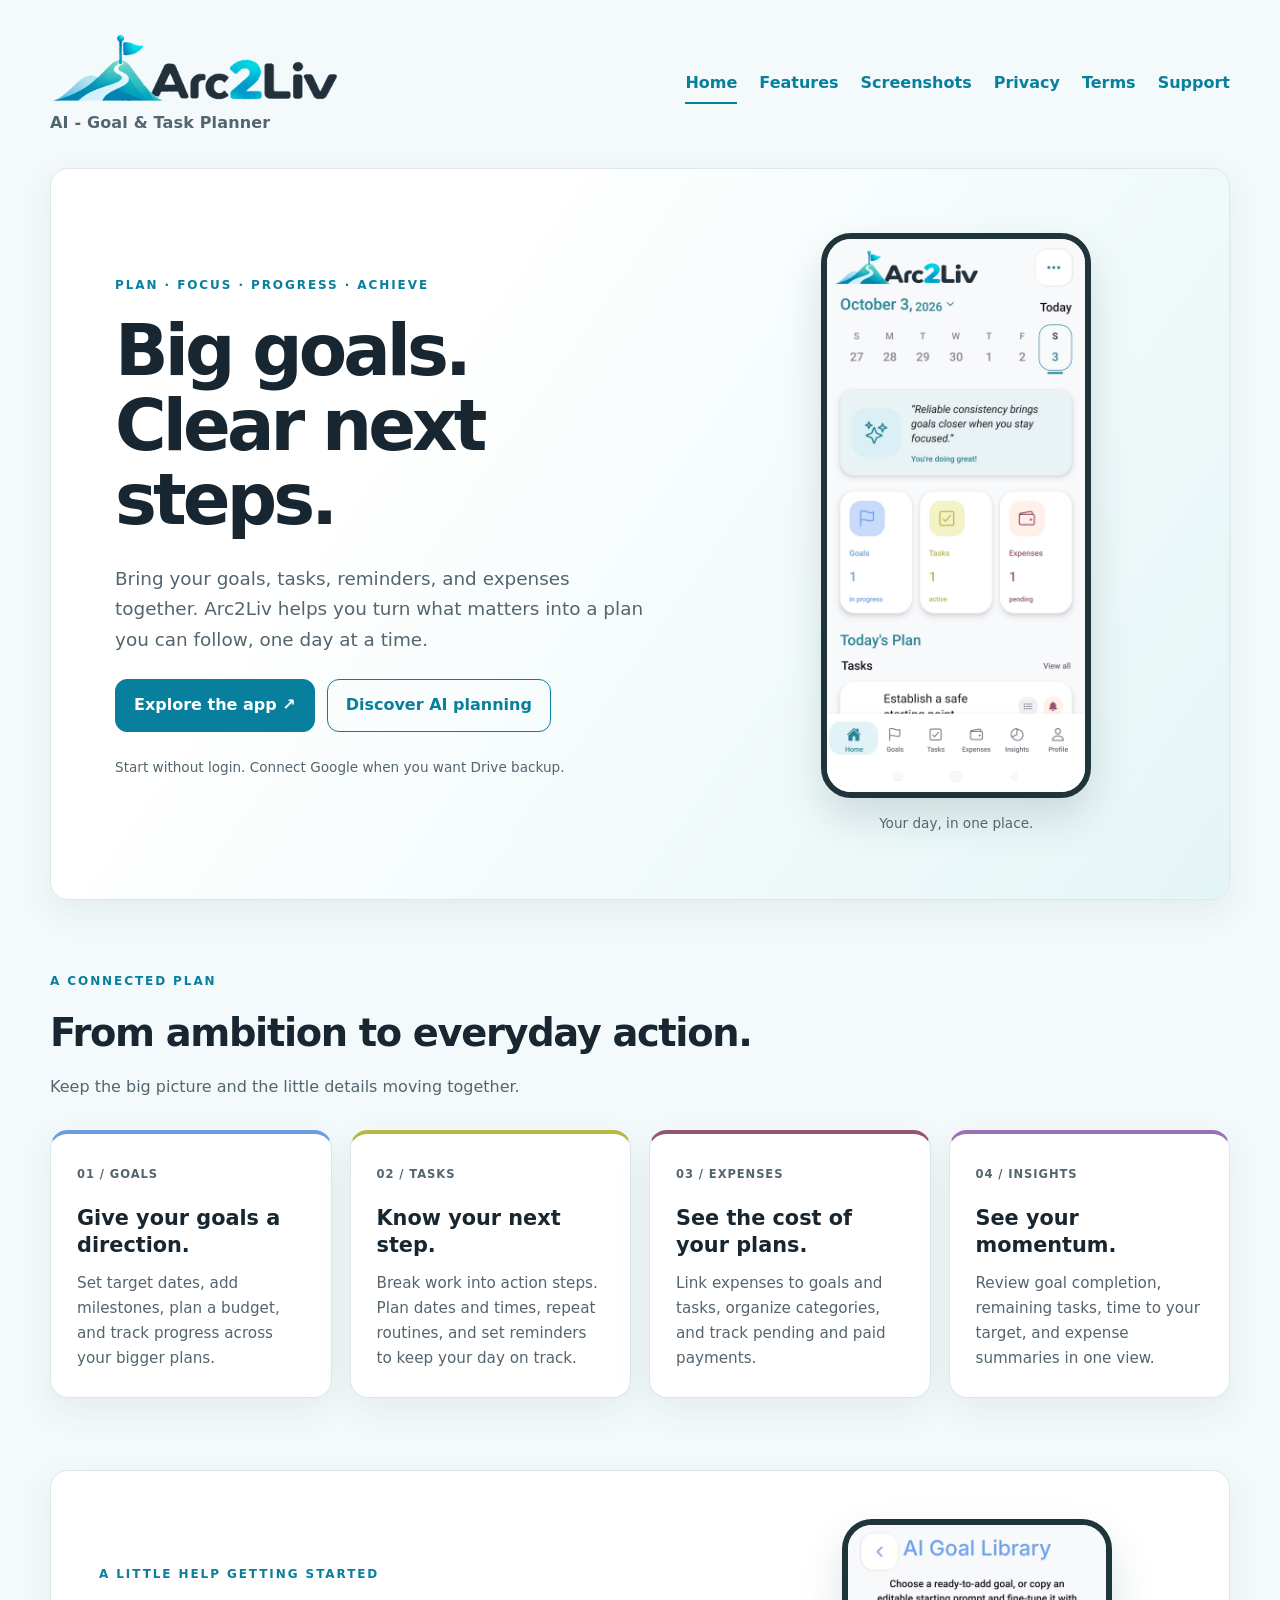
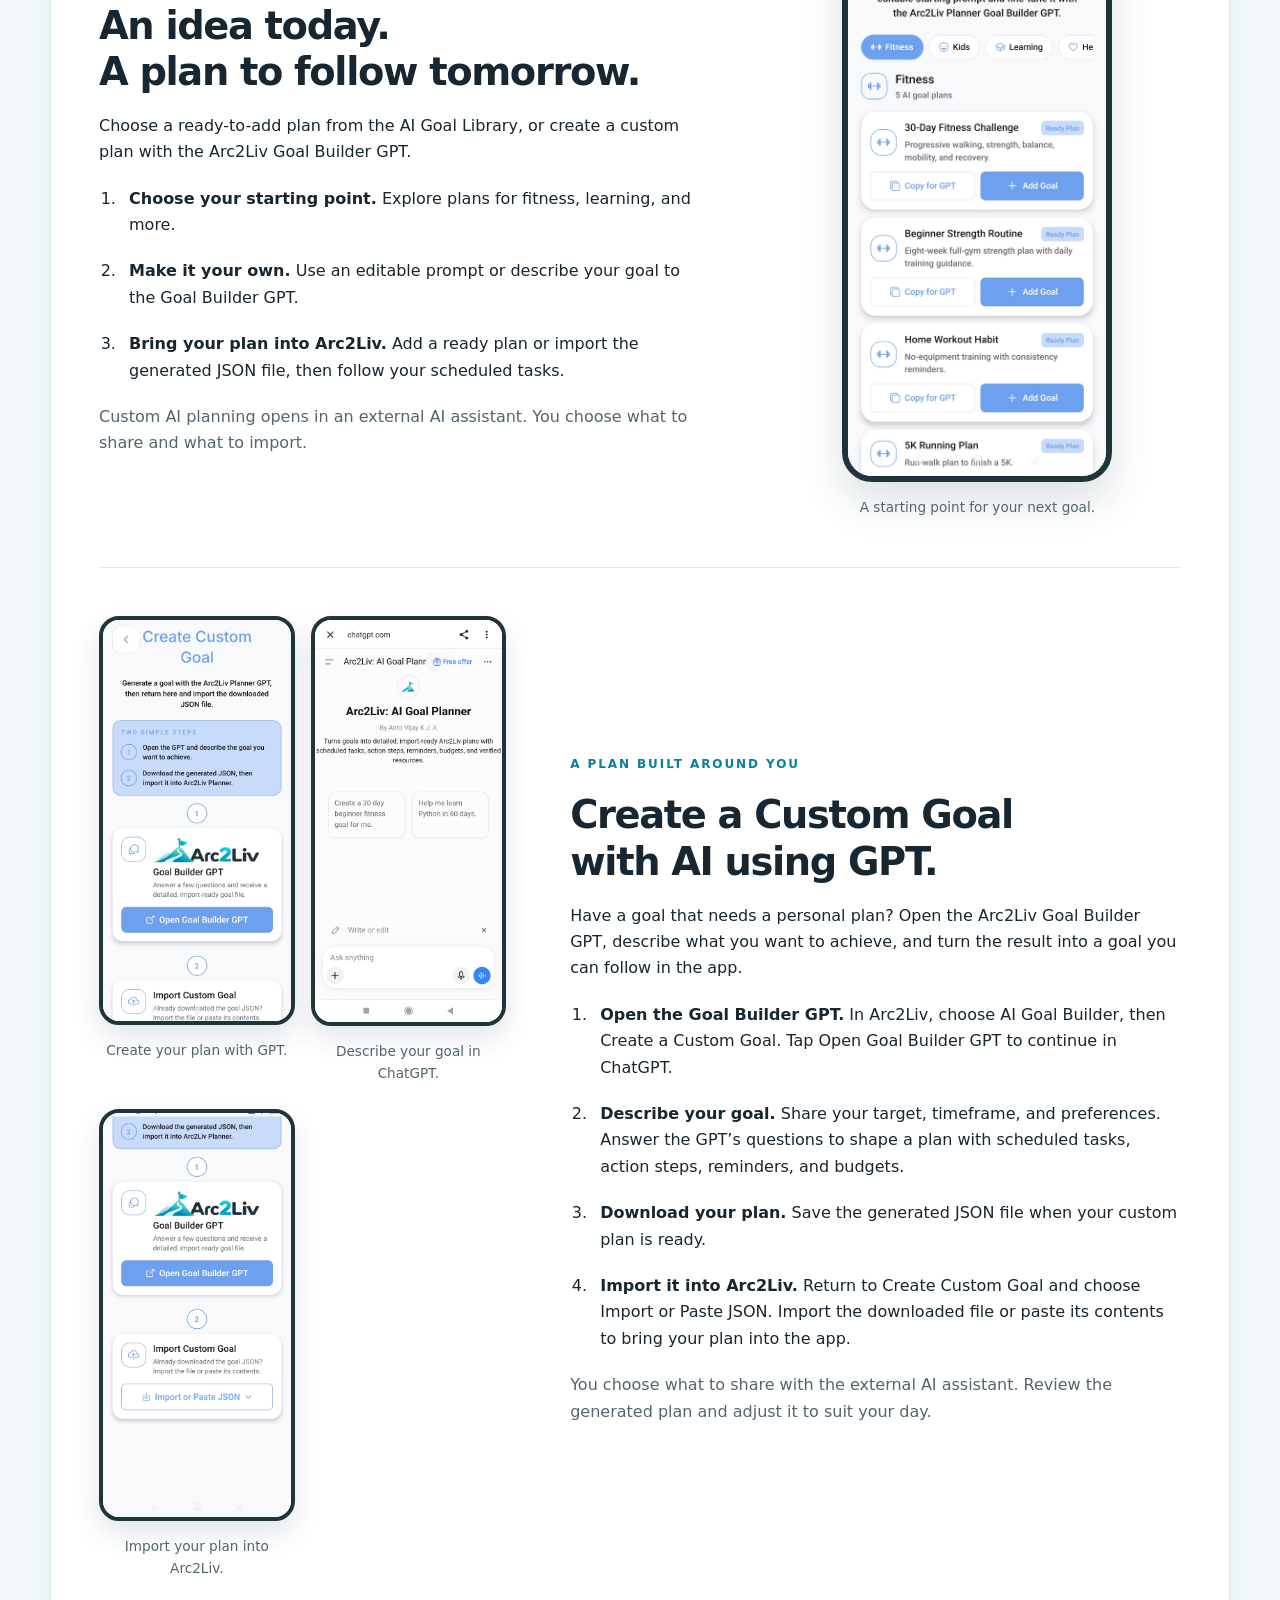
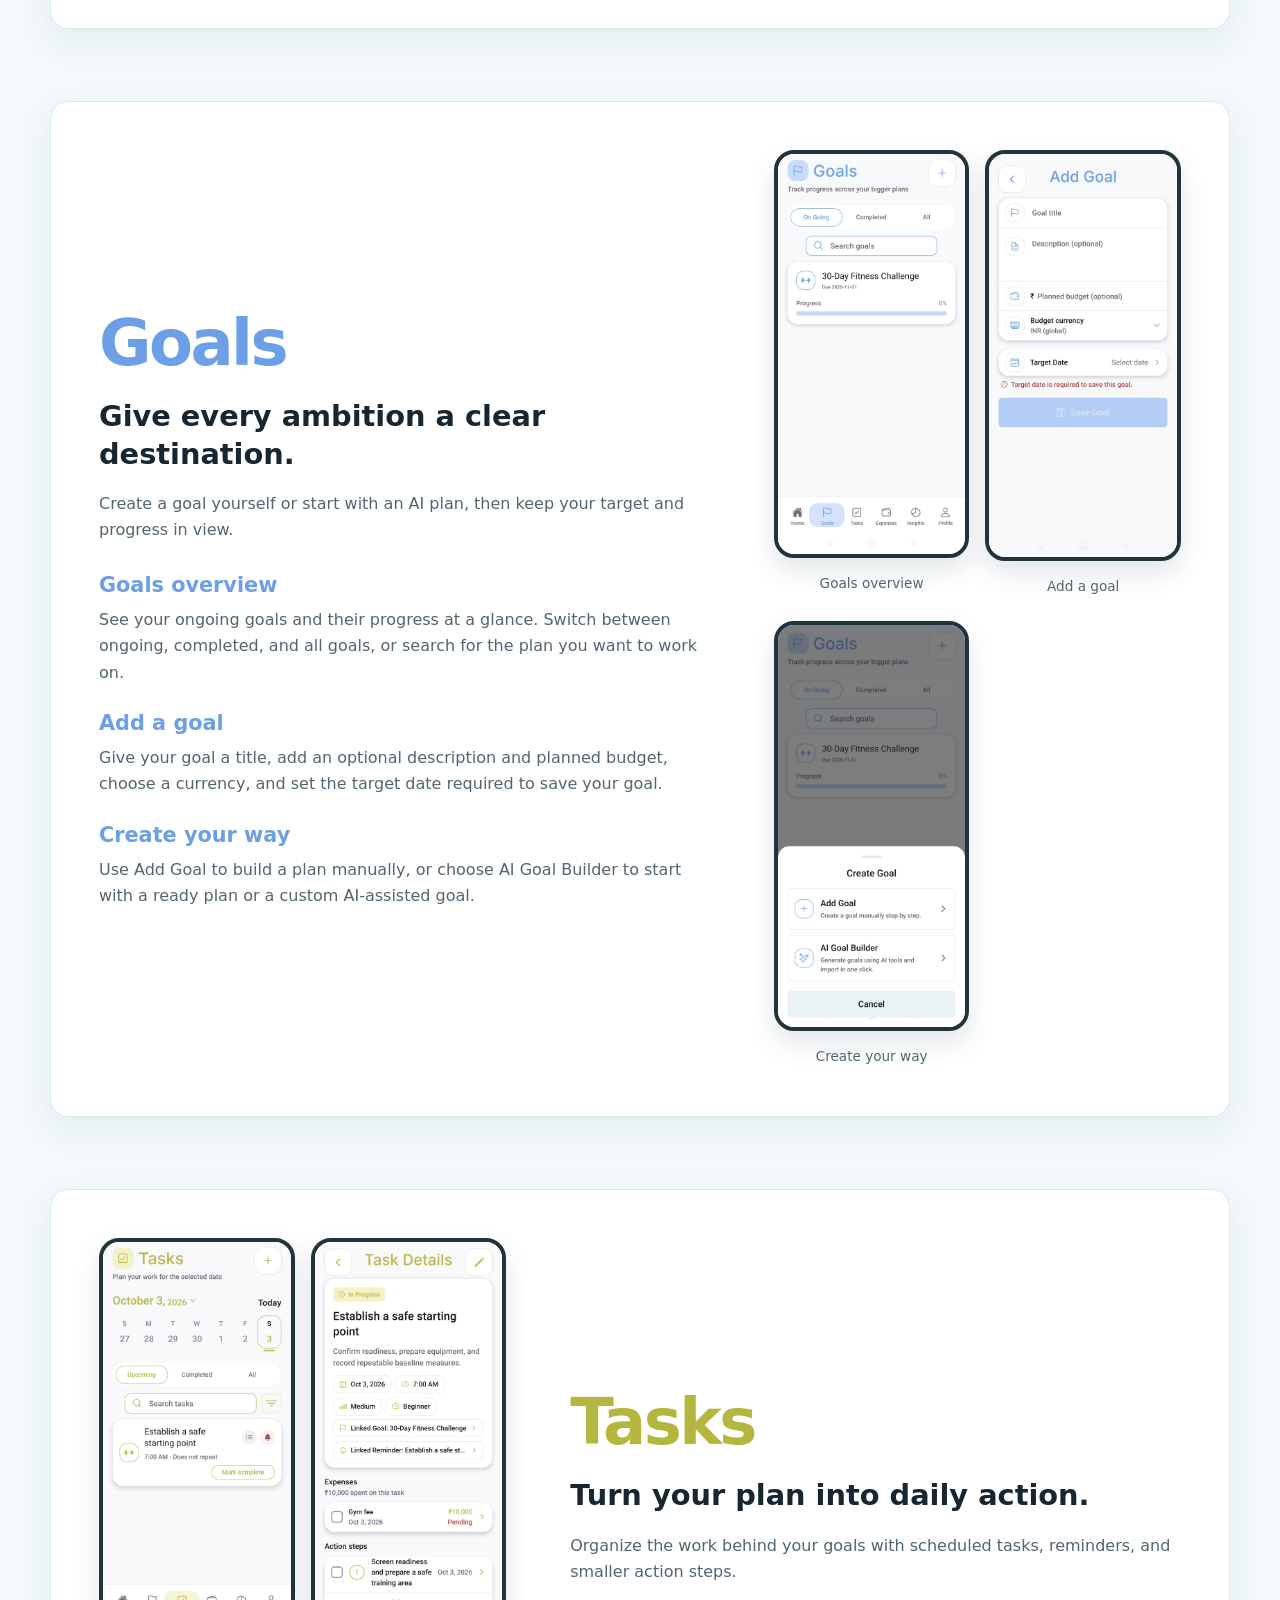
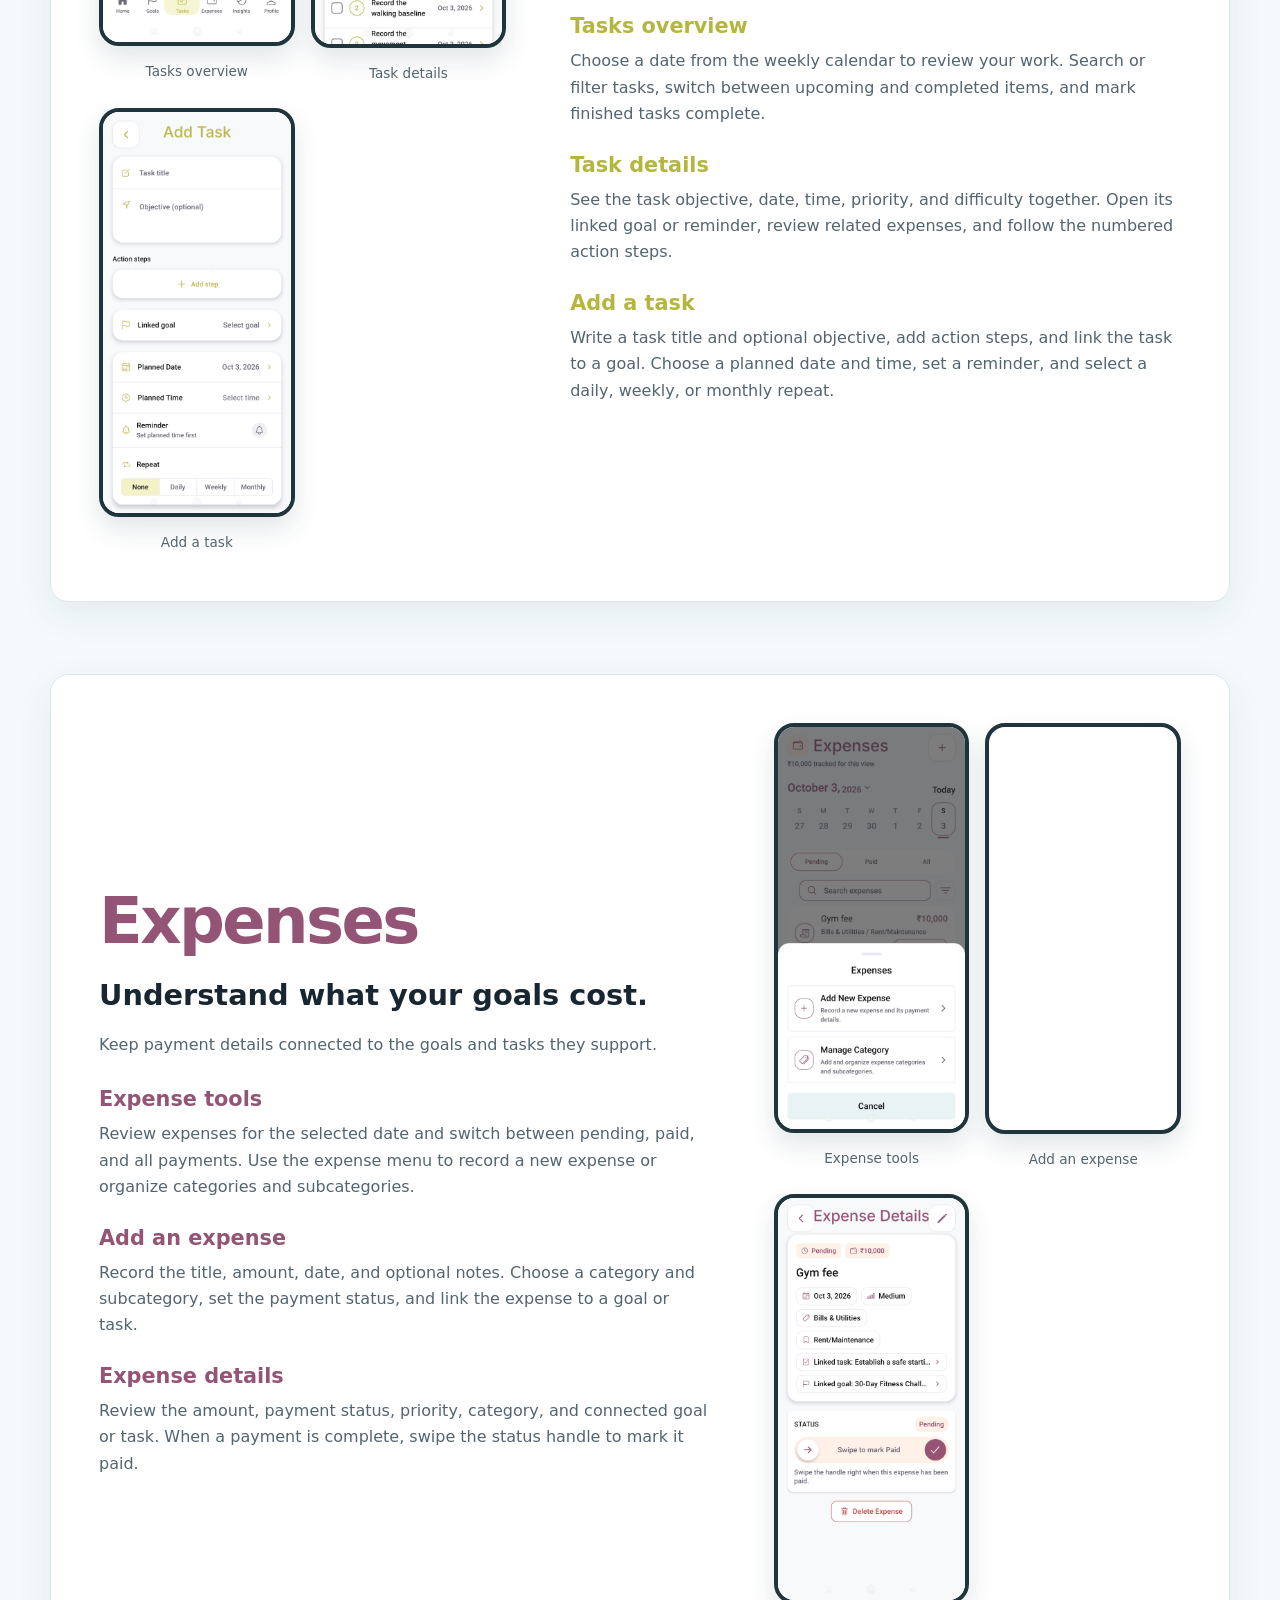
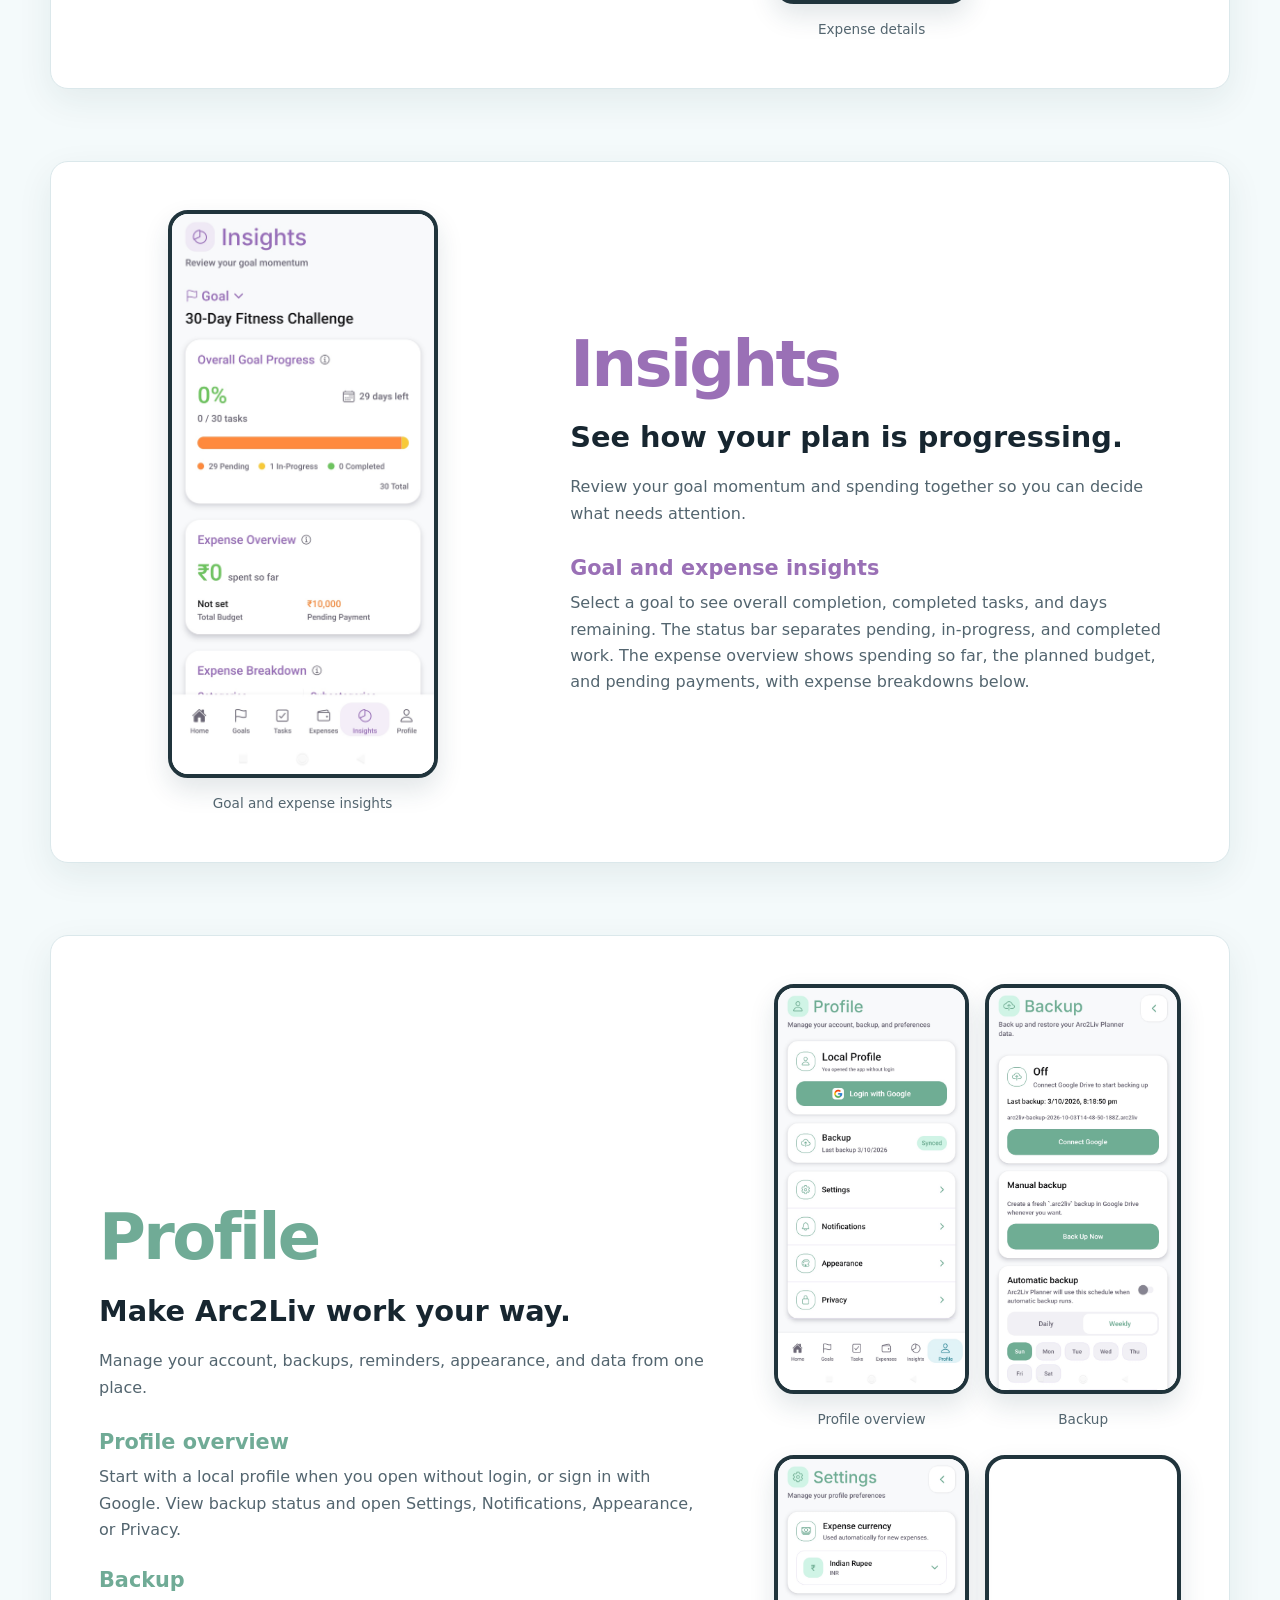
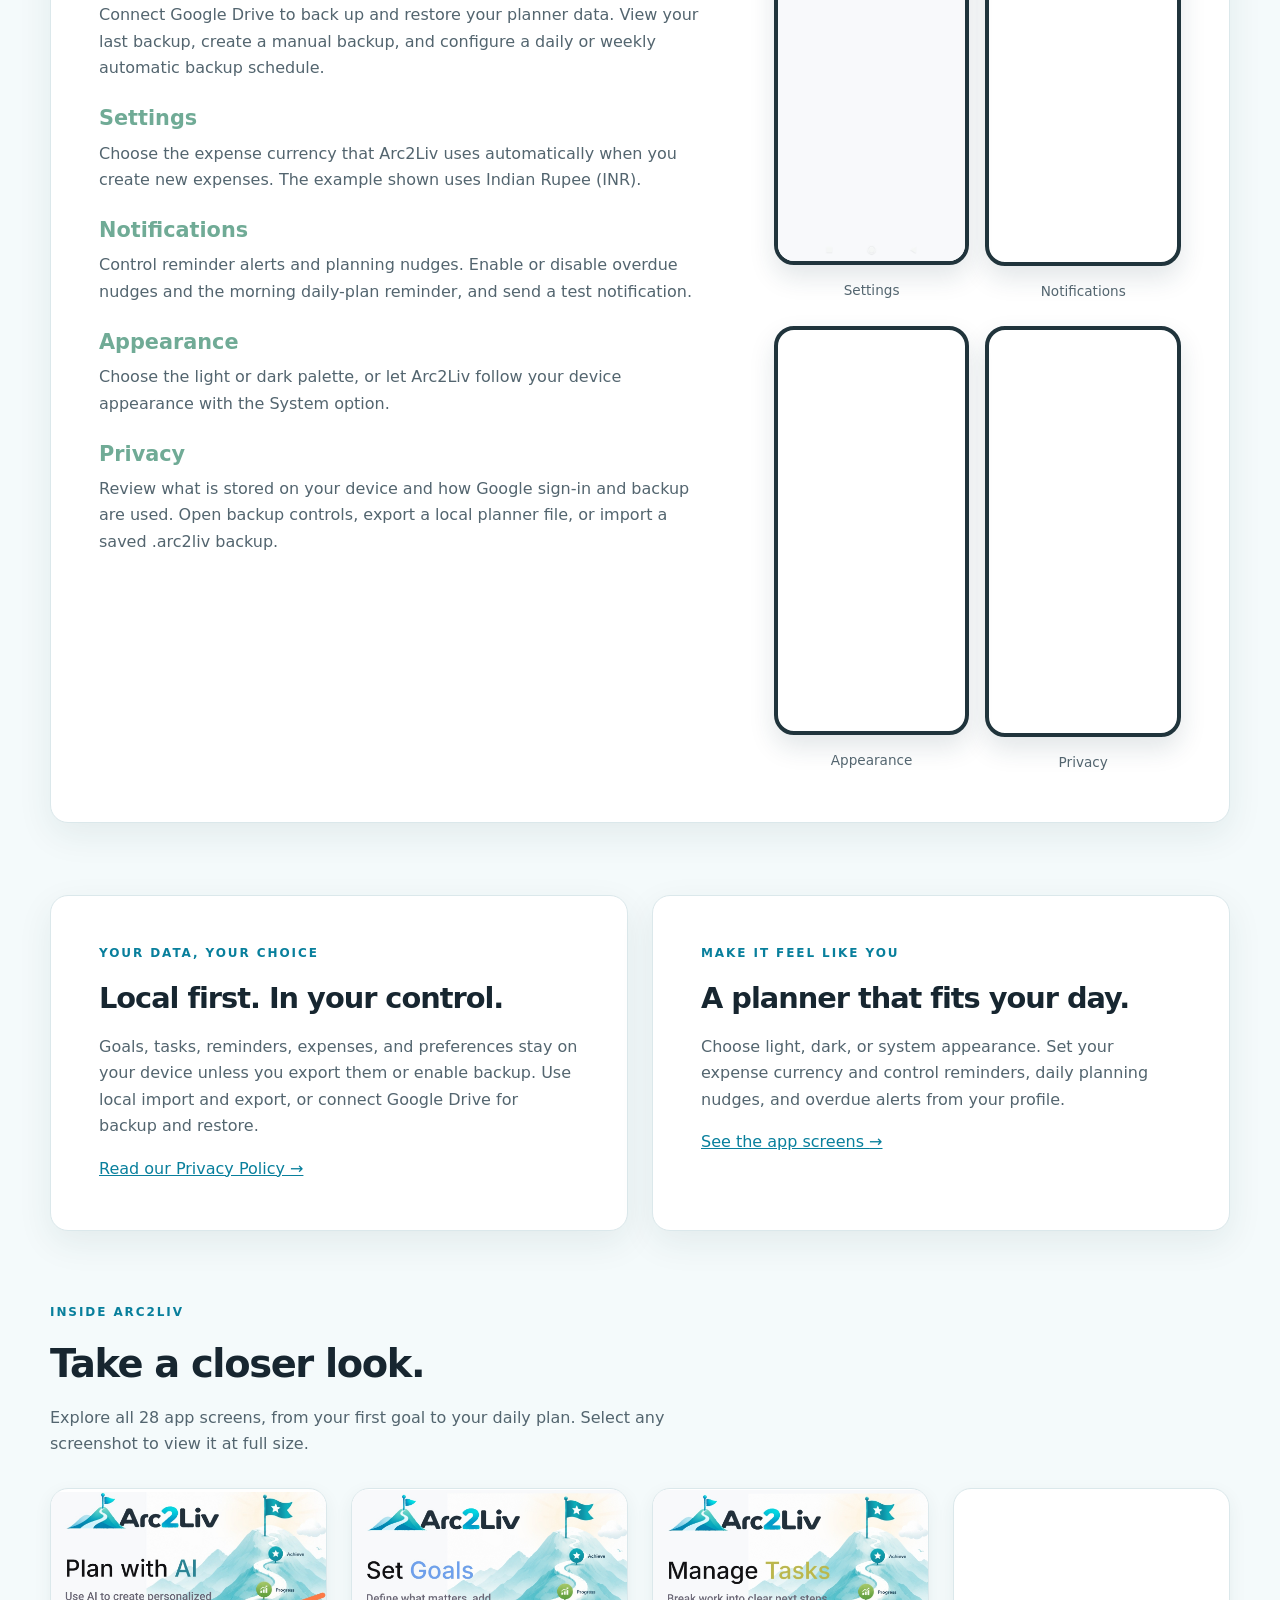
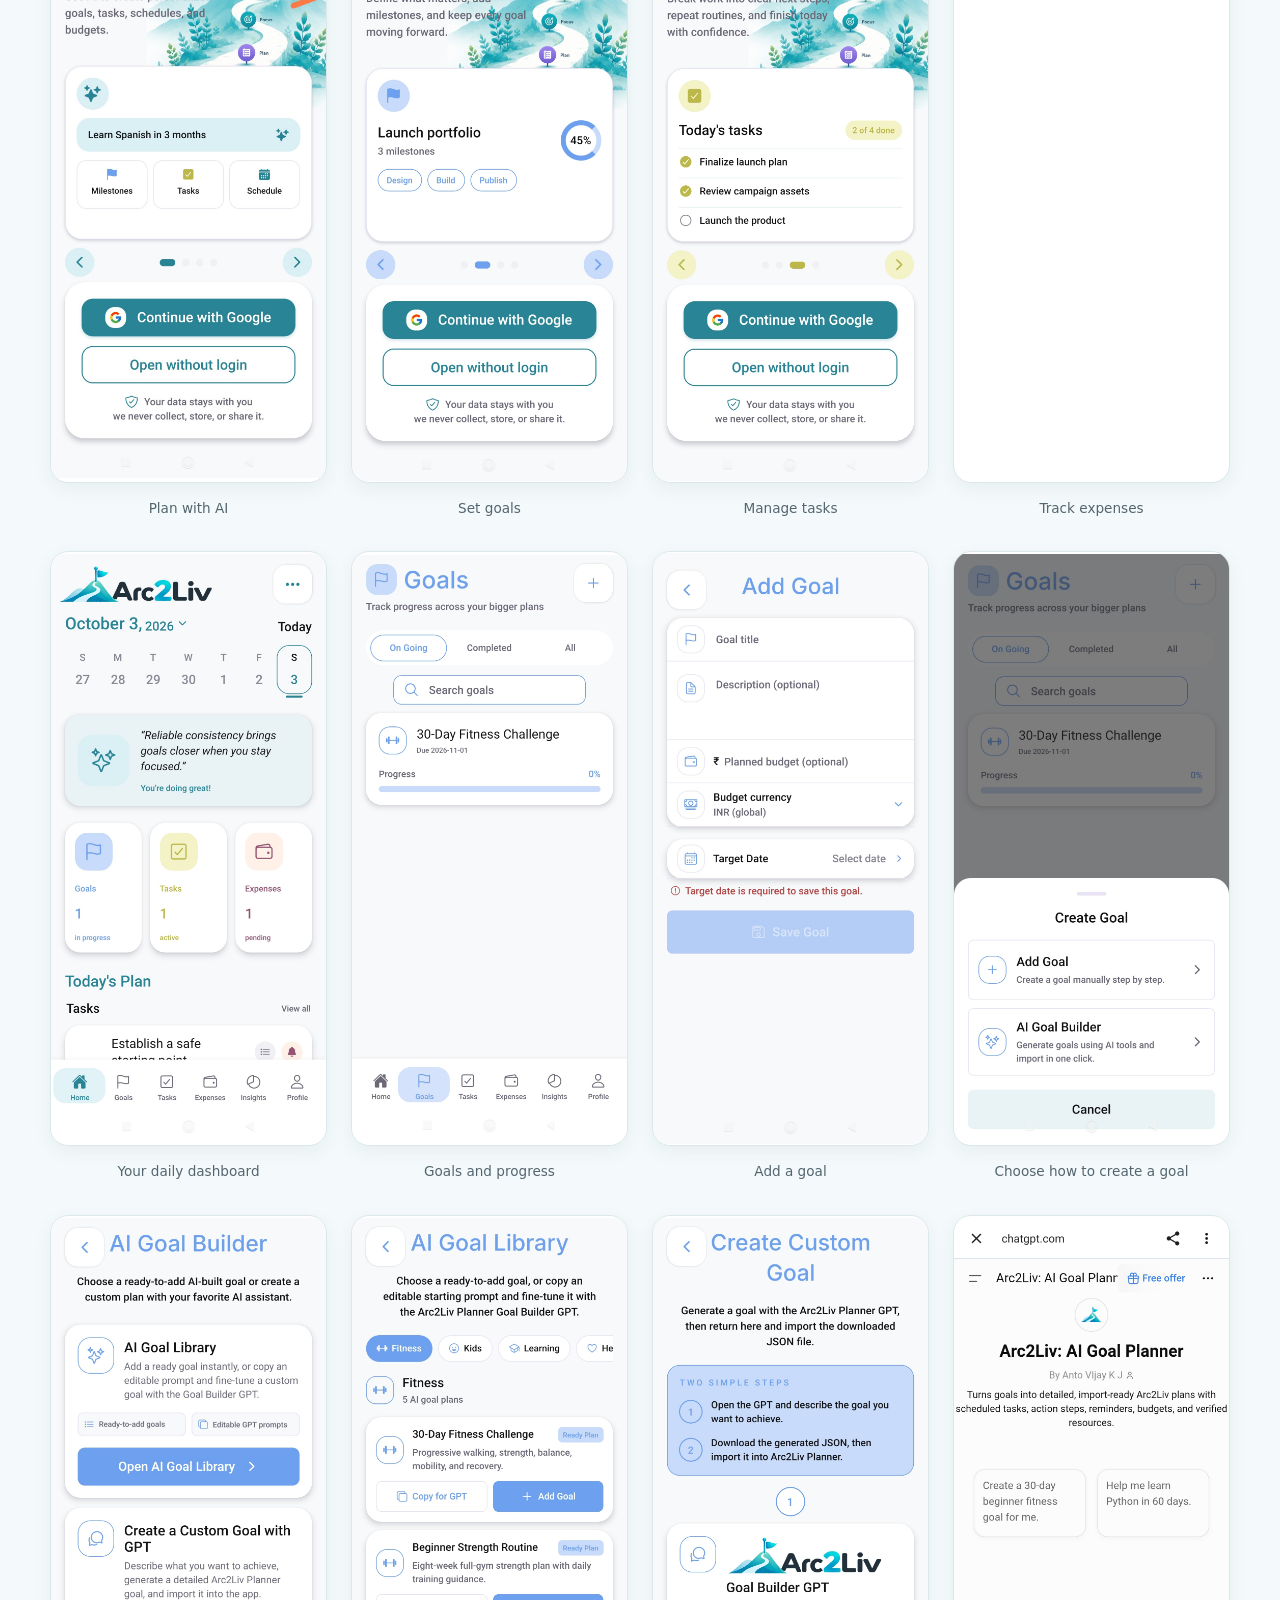
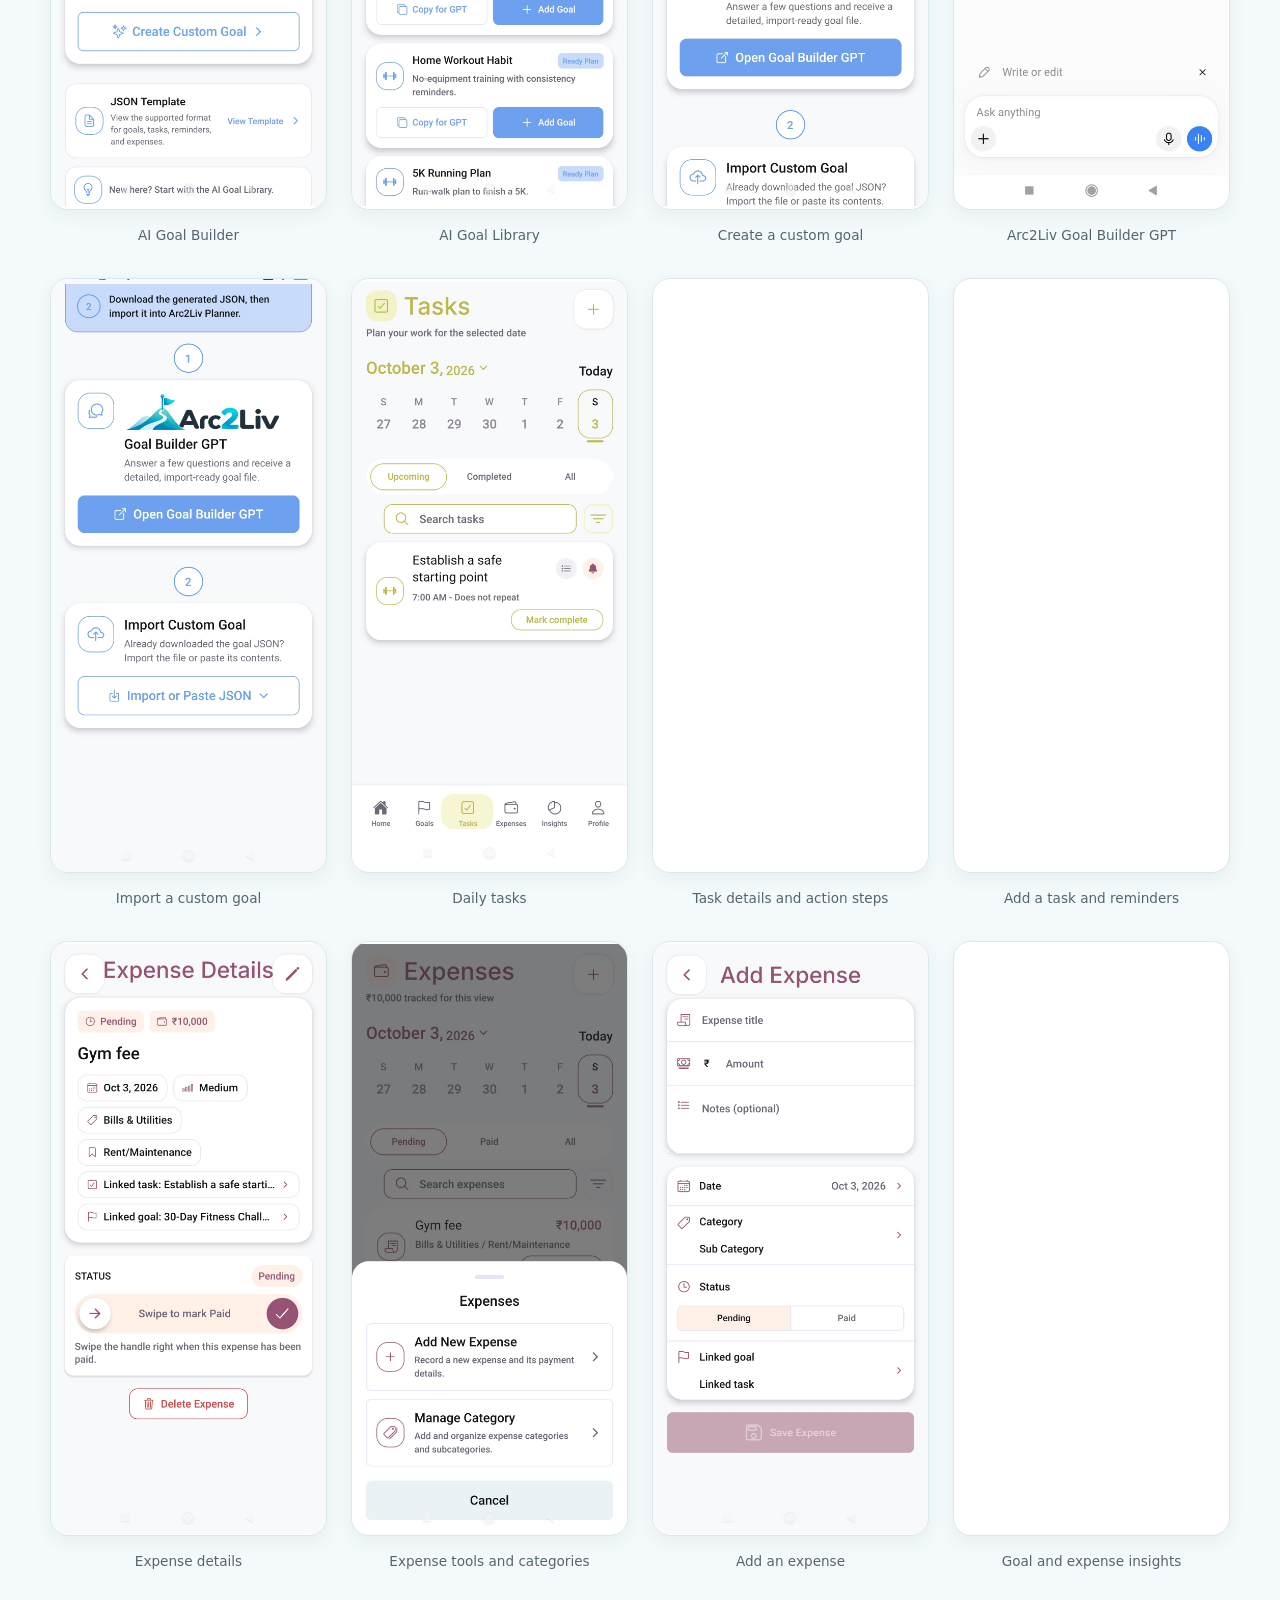
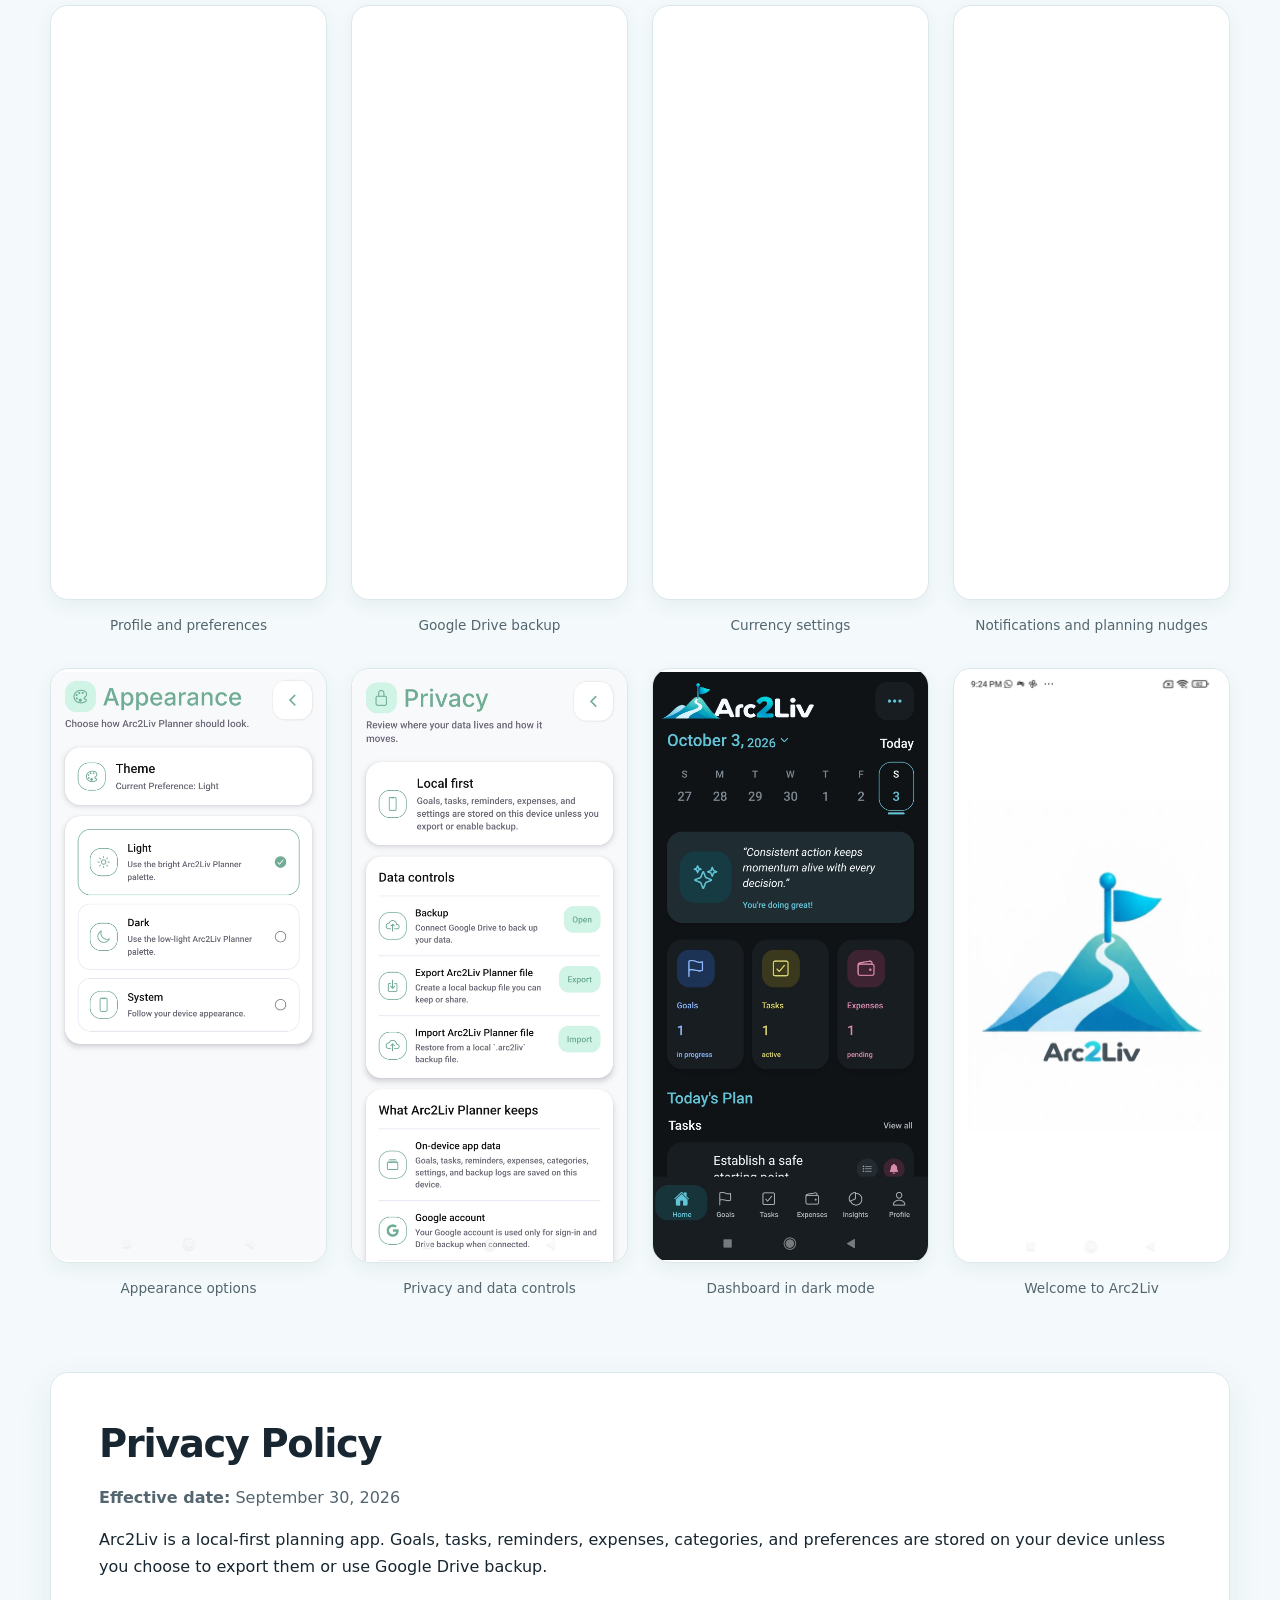
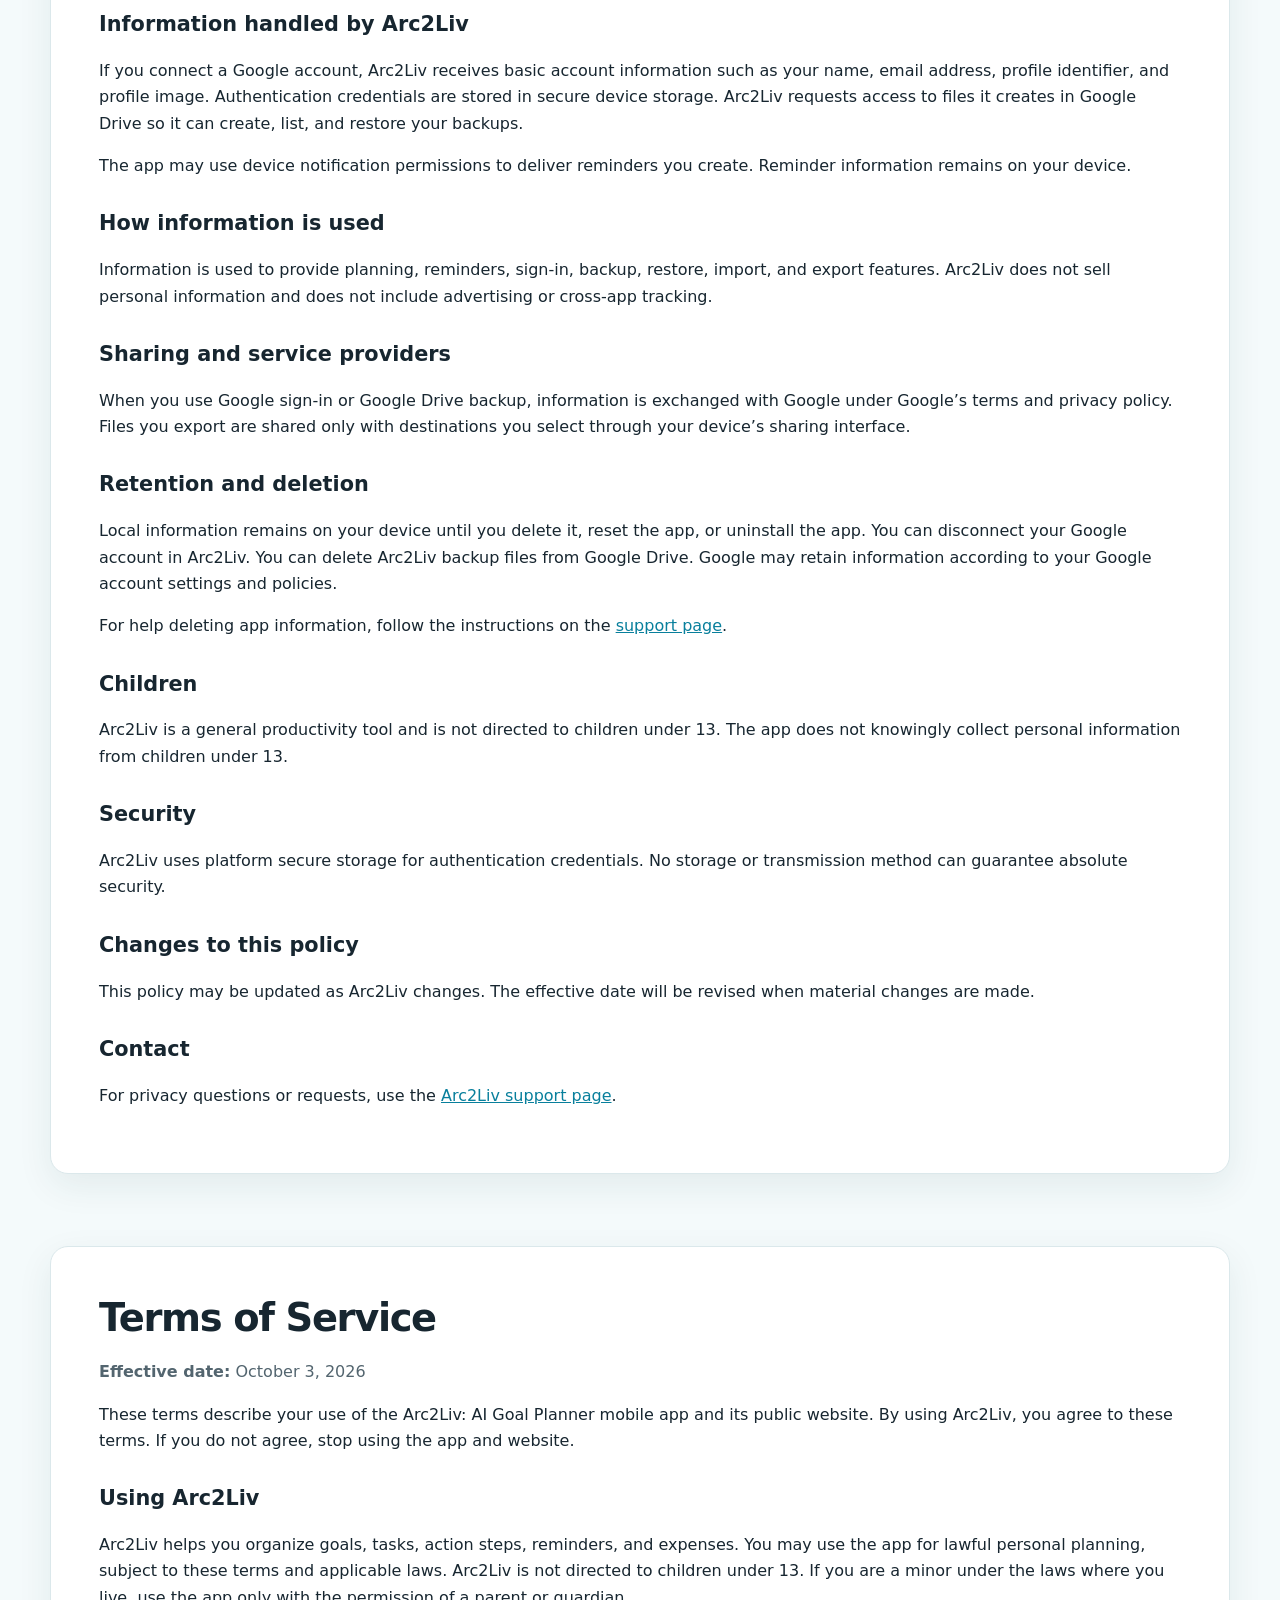
==== commit cf3e1e04: "Unify public pages with home sections and shared navigation" ====
--- a/home/index.html
+++ b/home/index.html
@@ -12,7 +12,7 @@
   <main id="main-content">
     <div class="home-header">
       <header class="brand"><a href="../" aria-label="Arc2Liv home"><img src="../assets/arc2liv-logo.png" alt="Arc2Liv"><p>AI - Goal &amp; Task Planner</p></a></header>
-      <nav class="home-nav" aria-label="Main navigation"><a href="#features">Features</a><a href="#screenshots">Screenshots</a><a href="../privacy/">Privacy</a><a href="../terms/">Terms</a><a href="../support/">Support</a></nav>
+      <nav class="home-nav" aria-label="Main navigation"><a href="#main-content" aria-current="page">Home</a><a href="#features">Features</a><a href="#screenshots">Screenshots</a><a href="#privacy">Privacy</a><a href="#terms">Terms</a><a href="#support">Support</a></nav>
     </div>
     <section class="card hero" aria-labelledby="hero-title">
       <div class="hero-copy">
@@ -146,7 +146,7 @@
       </div>
     </section>
     <section class="home-section personal-grid" aria-label="Your preferences and data">
-      <article class="card"><p class="eyebrow">YOUR DATA, YOUR CHOICE</p><h2>Local first. In your control.</h2><p>Goals, tasks, reminders, expenses, and preferences stay on your device unless you export them or enable backup. Use local import and export, or connect Google Drive for backup and restore.</p><a href="../privacy/">Read our Privacy Policy <span aria-hidden="true">→</span></a></article>
+      <article class="card"><p class="eyebrow">YOUR DATA, YOUR CHOICE</p><h2>Local first. In your control.</h2><p>Goals, tasks, reminders, expenses, and preferences stay on your device unless you export them or enable backup. Use local import and export, or connect Google Drive for backup and restore.</p><a href="#privacy">Read our Privacy Policy <span aria-hidden="true">→</span></a></article>
       <article class="card"><p class="eyebrow">MAKE IT FEEL LIKE YOU</p><h2>A planner that fits your day.</h2><p>Choose light, dark, or system appearance. Set your expense currency and control reminders, daily planning nudges, and overdue alerts from your profile.</p><a href="#screenshots">See the app screens <span aria-hidden="true">→</span></a></article>
     </section>
     <section id="screenshots" class="home-section" aria-labelledby="screenshots-title">
@@ -180,8 +180,119 @@
 <figure><a href="../assets/appScreenshots/IMG_20261003_214638.jpg" target="_blank" rel="noopener" aria-label="View full screenshot: Dashboard in dark mode"><img src="../assets/appScreenshots/IMG_20261003_214638.jpg" alt="Arc2Liv app: Dashboard in dark mode" loading="lazy" decoding="async" width="1080" height="2320"></a><figcaption>Dashboard in dark mode</figcaption></figure>
 <figure><a href="../assets/appScreenshots/Screenshot_2026-10-03-21-24-05-595_com.arc2liv.app.jpg" target="_blank" rel="noopener" aria-label="View full screenshot: Welcome to Arc2Liv"><img src="../assets/appScreenshots/Screenshot_2026-10-03-21-24-05-595_com.arc2liv.app.jpg" alt="Arc2Liv app: Welcome to Arc2Liv" loading="lazy" decoding="async" width="1080" height="2320"></a><figcaption>Welcome to Arc2Liv</figcaption></figure></div>
     </section>
-    <section class="card help-card" aria-labelledby="help-title"><div><p class="eyebrow">HERE TO HELP</p><h2 id="help-title">Have a question about Arc2Liv?</h2><p>Find help, report a problem, or learn how your data is handled.</p></div><nav class="links" aria-label="Arc2Liv resources"><a class="primary-link" href="../support/">Visit support</a><a href="../privacy/">Privacy Policy</a><a href="../terms/">Terms of Service</a></nav></section>
-    <footer class="home-footer"><span>Arc2Liv · AI Goal &amp; Task Planner</span><nav aria-label="Footer navigation"><a href="../" aria-current="page">Home</a><a href="../privacy/">Privacy Policy</a><a href="../support/">Support</a><a href="../terms/">Terms of Service</a></nav></footer>
+    <section id="privacy" class="card home-section public-info" aria-labelledby="privacy-title">
+      <h2 id="privacy-title">Privacy Policy</h2>
+      <p class="meta"><strong>Effective date:</strong> September 30, 2026</p>
+      <p>Arc2Liv is a local-first planning app. Goals, tasks, reminders, expenses, categories, and preferences are stored on your device unless you choose to export them or use Google Drive backup.</p>
+
+      <h3>Information handled by Arc2Liv</h3>
+      <p>If you connect a Google account, Arc2Liv receives basic account information such as your name, email address, profile identifier, and profile image. Authentication credentials are stored in secure device storage. Arc2Liv requests access to files it creates in Google Drive so it can create, list, and restore your backups.</p>
+      <p>The app may use device notification permissions to deliver reminders you create. Reminder information remains on your device.</p>
+
+      <h3>How information is used</h3>
+      <p>Information is used to provide planning, reminders, sign-in, backup, restore, import, and export features. Arc2Liv does not sell personal information and does not include advertising or cross-app tracking.</p>
+
+      <h3>Sharing and service providers</h3>
+      <p>When you use Google sign-in or Google Drive backup, information is exchanged with Google under Google’s terms and privacy policy. Files you export are shared only with destinations you select through your device’s sharing interface.</p>
+
+      <h3>Retention and deletion</h3>
+      <p>Local information remains on your device until you delete it, reset the app, or uninstall the app. You can disconnect your Google account in Arc2Liv. You can delete Arc2Liv backup files from Google Drive. Google may retain information according to your Google account settings and policies.</p>
+      <p>For help deleting app information, follow the instructions on the <a href="#support-delete-data">support page</a>.</p>
+
+      <h3>Children</h3>
+      <p>Arc2Liv is a general productivity tool and is not directed to children under 13. The app does not knowingly collect personal information from children under 13.</p>
+
+      <h3>Security</h3>
+      <p>Arc2Liv uses platform secure storage for authentication credentials. No storage or transmission method can guarantee absolute security.</p>
+
+      <h3>Changes to this policy</h3>
+      <p>This policy may be updated as Arc2Liv changes. The effective date will be revised when material changes are made.</p>
+
+      <h3>Contact</h3>
+      <p>For privacy questions or requests, use the <a href="#support">Arc2Liv support page</a>.</p>
+
+    </section>
+    <section id="terms" class="card home-section public-info" aria-labelledby="terms-title">
+      <h2 id="terms-title">Terms of Service</h2>
+      <p class="meta"><strong>Effective date:</strong> October 3, 2026</p>
+      <p>These terms describe your use of the Arc2Liv: AI Goal Planner mobile app and its public website. By using Arc2Liv, you agree to these terms. If you do not agree, stop using the app and website.</p>
+
+      <h3>Using Arc2Liv</h3>
+      <p>Arc2Liv helps you organize goals, tasks, action steps, reminders, and expenses. You may use the app for lawful personal planning, subject to these terms and applicable laws. Arc2Liv is not directed to children under 13. If you are a minor under the laws where you live, use the app only with the permission of a parent or guardian.</p>
+      <p>You can use Arc2Liv without signing in. Connecting a Google account is optional and enables supported sign-in and Google Drive backup features. You are responsible for securing your device, connected accounts, and any files you export or share.</p>
+
+      <h3>Acceptable use</h3>
+      <ul>
+        <li>Use the app and website lawfully and respect the rights of others.</li>
+        <li>Do not attempt unauthorized access to accounts, systems, or data.</li>
+        <li>Do not introduce malicious files, disrupt the service, or bypass security protections.</li>
+        <li>Import and share only content that you have the right to use.</li>
+      </ul>
+
+      <h3>Your content and data</h3>
+      <p>You retain your rights to the content you create or import. These terms do not transfer ownership of your goals, tasks, notes, or other personal planning data to Arc2Liv.</p>
+      <p>Arc2Liv is local first. App data is stored on your device unless you choose to export it or enable backup. You are responsible for keeping suitable backups and checking that exported or backed-up files can be restored. Resetting the app, uninstalling it, losing your device, or importing data may affect your locally stored information.</p>
+      <p>Read the <a href="#privacy">Privacy Policy</a> for information about data handling, Google account access, and backups. Instructions for deleting local data and Drive backups are available on the <a href="#support-delete-data">support page</a>.</p>
+
+      <h3>AI-assisted plans</h3>
+      <p>Arc2Liv may provide ready-to-add AI-built plans and tools for importing plans generated with an external AI assistant, including the Arc2Liv Goal Builder GPT. When you open an external assistant, the information you share with that service is handled under its own terms and privacy policy.</p>
+      <p>AI-generated plans can contain errors, unsuitable suggestions, or outdated information. Review imported goals, schedules, budgets, resources, and action steps before using them, and adapt them to your circumstances. Arc2Liv does not guarantee that a plan will achieve a particular result.</p>
+      <p>Arc2Liv is a planning tool. Its content and AI-generated suggestions are not professional medical, legal, financial, or other specialist advice. Seek qualified advice when your goal requires it.</p>
+
+      <h3>Third-party services</h3>
+      <p>Optional features may rely on Google sign-in, Google Drive, ChatGPT, or other external services. Their terms, privacy policies, availability, and account requirements apply when you use them. Arc2Liv does not control those services or external websites linked from plans or resources. Any charges imposed by a third-party provider are governed by that provider’s terms.</p>
+
+      <h3>Reminders, backups, and availability</h3>
+      <p>Notifications and scheduled backups depend on device permissions, operating-system restrictions, connectivity, and connected services. They may be delayed or fail. Check important deadlines and backup status yourself rather than relying solely on app notifications or automatic backups.</p>
+      <p>Features may change as the app develops. Arc2Liv does not promise uninterrupted availability, compatibility with every device, or error-free operation. Where reasonably practicable, material changes affecting your use will be communicated through the app or public website.</p>
+
+      <h3>Arc2Liv intellectual property</h3>
+      <p>Rights in the Arc2Liv name, branding, app design, website content, and software remain with their respective owners. These terms give you permission to use the app and website; they do not transfer ownership of those materials. Any separately provided open-source licenses continue to apply to the components they cover.</p>
+
+      <h3>Disclaimer and responsibility</h3>
+      <p>To the extent permitted by applicable law, Arc2Liv is provided as available without additional guarantees about its suitability for your particular purpose. You remain responsible for your planning decisions, payments, and use of generated or imported content.</p>
+      <p>To the extent permitted by applicable law, Arc2Liv’s developer is not responsible for indirect or consequential losses arising from your use of the app, including missed goals, missed reminders, or interruptions to third-party services. Nothing in these terms excludes or limits liability that cannot lawfully be excluded or limited, or removes any mandatory consumer rights or remedies.</p>
+
+      <h3>Stopping use</h3>
+      <p>You can stop using Arc2Liv at any time. Before resetting or uninstalling the app, export any data you want to keep. Uninstalling the app does not remove backup files in your Google Drive account; delete those separately if you want to remove them.</p>
+
+      <h3>Changes to these terms</h3>
+      <p>These terms may be revised as Arc2Liv changes. Updated terms will be published on this page with a revised effective date. Where required by law, material changes will be notified and any necessary agreement requested. Changes do not remove rights you already have under applicable law.</p>
+
+      <h3>Contact</h3>
+      <p>For questions about these terms or help with the app, visit <a href="#support">Arc2Liv Support</a>.</p>
+
+    </section>
+    <section id="support" class="card home-section public-info" aria-labelledby="support-title">
+      <h2 id="support-title">Support</h2>
+      <p>Get help with Arc2Liv, report a problem, or suggest an improvement.</p>
+
+      <h3>Before reporting a problem</h3>
+      <ul>
+        <li>Update Arc2Liv to the latest available version.</li>
+        <li>Restart the app and your device.</li>
+        <li>For backup issues, confirm that Google Drive access is connected.</li>
+        <li>Include your device model, Android version, app version, and the steps that reproduce the issue.</li>
+      </ul>
+
+      <h3>Contact support</h3>
+      <p><a href="https://github.com/anto-vijay-k-james/arc2liv-pages/issues/new">Open an Arc2Liv support request</a>. Do not include passwords, access tokens, financial account details, backup files, or other sensitive personal information.</p>
+
+      <h3 id="support-delete-data">Delete your data</h3>
+      <ul>
+        <li>Delete individual goals, tasks, reminders, and expenses inside Arc2Liv.</li>
+        <li>Use the app’s reset option to remove all locally stored Arc2Liv data.</li>
+        <li>Delete Arc2Liv backup files from your Google Drive account.</li>
+        <li>Disconnect Arc2Liv from your Google account in the app and, if desired, revoke its access from your Google Account permissions.</li>
+      </ul>
+      <p>Uninstalling Arc2Liv removes its local app data from the device but does not delete backup files you placed in Google Drive.</p>
+
+      <h3>Privacy</h3>
+      <p>Read the <a href="#privacy">Arc2Liv Privacy Policy</a>.</p>
+
+    </section>
+    <section class="card help-card" aria-labelledby="help-title"><div><p class="eyebrow">HERE TO HELP</p><h2 id="help-title">Have a question about Arc2Liv?</h2><p>Find help, report a problem, or learn how your data is handled.</p></div><nav class="links" aria-label="Arc2Liv resources"><a class="primary-link" href="#support">Visit support</a><a href="#privacy">Privacy Policy</a><a href="#terms">Terms of Service</a></nav></section>
+    <footer class="home-footer"><span>Arc2Liv · AI Goal &amp; Task Planner</span><nav aria-label="Footer navigation"><a href="../" aria-current="page">Home</a><a href="#privacy">Privacy Policy</a><a href="#support">Support</a><a href="#terms">Terms of Service</a></nav></footer>
   </main>
 </body>
 </html>
--- a/assets/site.css
+++ b/assets/site.css
@@ -97,3 +97,12 @@
 
 .custom-ai-row { margin-top:48px; padding-top:48px; border-top:1px solid var(--line); }
 @media (max-width:650px) { .custom-ai-row { margin-top:32px; padding-top:32px; } }
+
+/* Shared navigation and public information on the application home page. */
+.info-page main { max-width:1180px; margin-top:32px; }
+.home-nav a { display:inline-block; padding:6px 0; }
+.home-nav a[aria-current="page"] { border-bottom:2px solid var(--accent); }
+.info-page a:focus-visible { outline:3px solid var(--accent); outline-offset:5px; }
+.public-info { scroll-margin-top:28px; }
+.public-info h3 { font-size:1.3rem; line-height:1.2; margin-top:2rem; }
+@media (max-width:650px) { .info-page .home-header { flex-direction:column; gap:20px; } .info-page .home-nav { justify-content:flex-start; } }
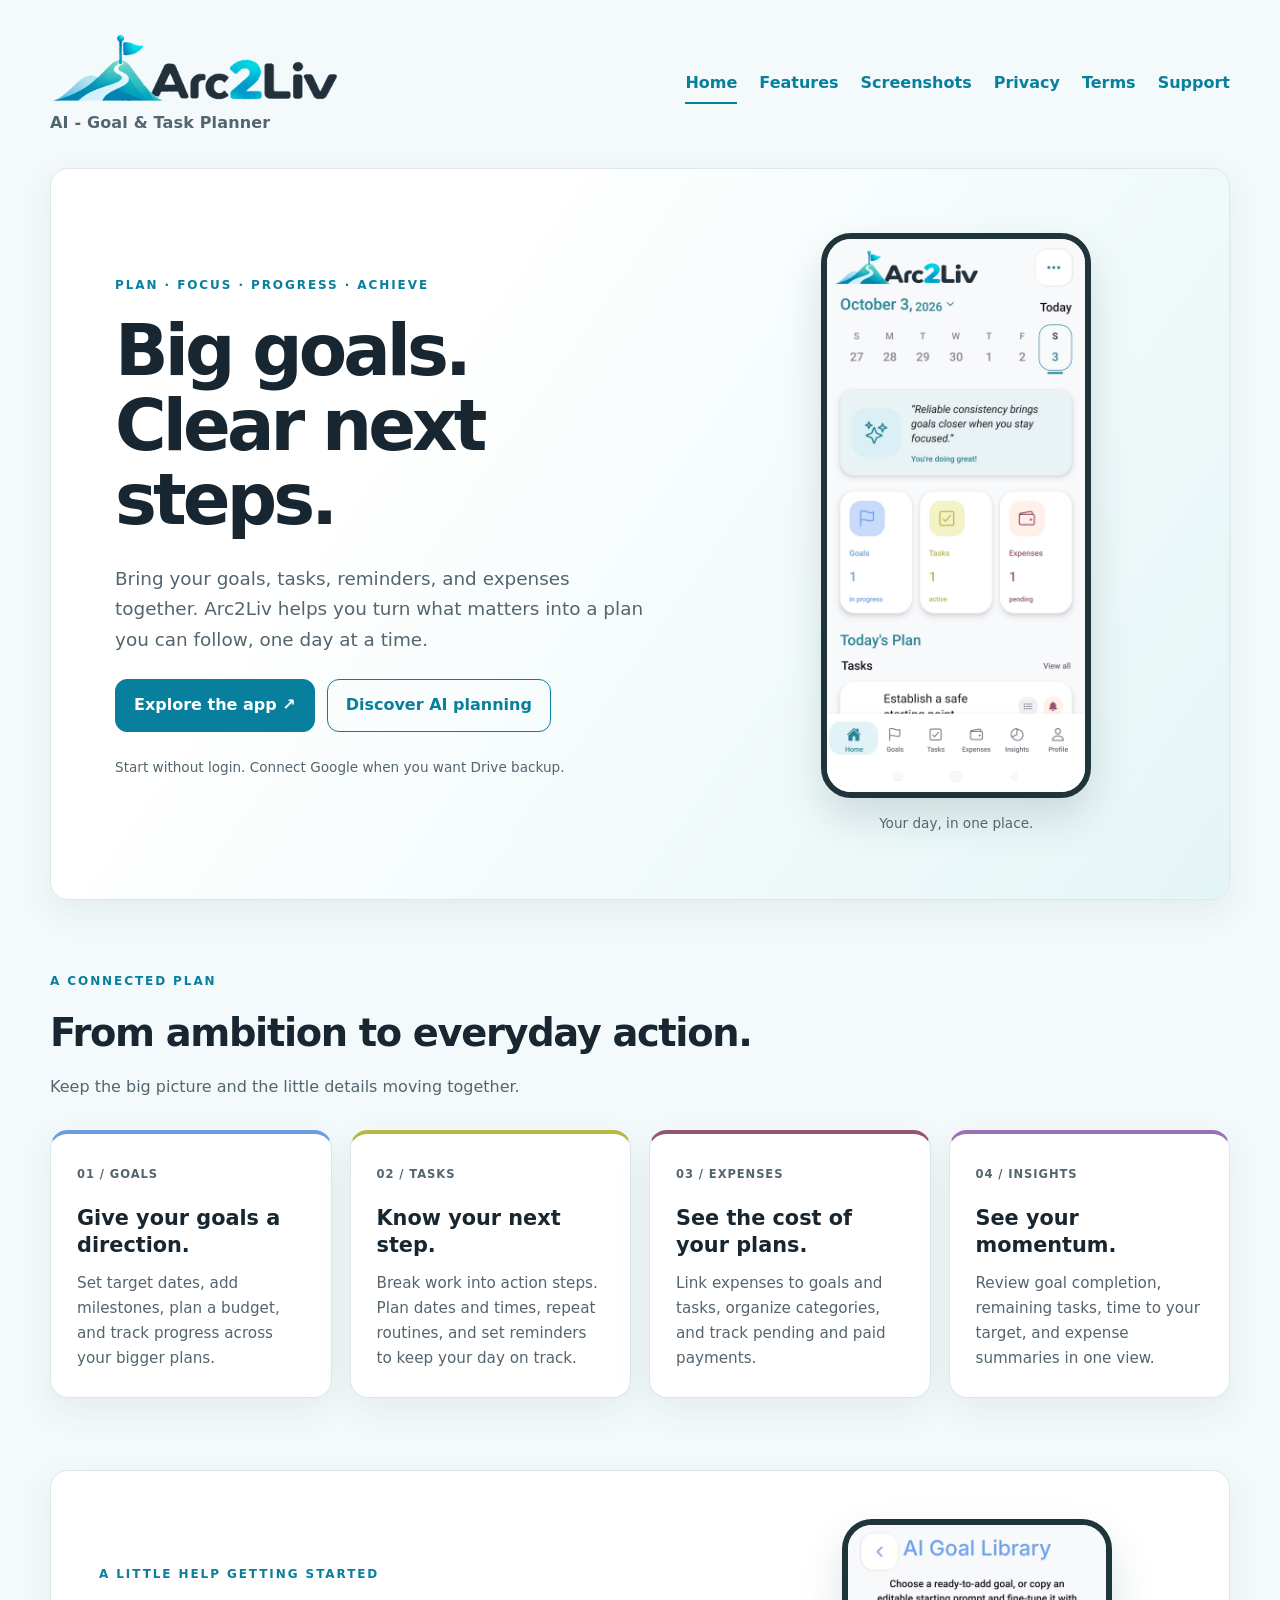
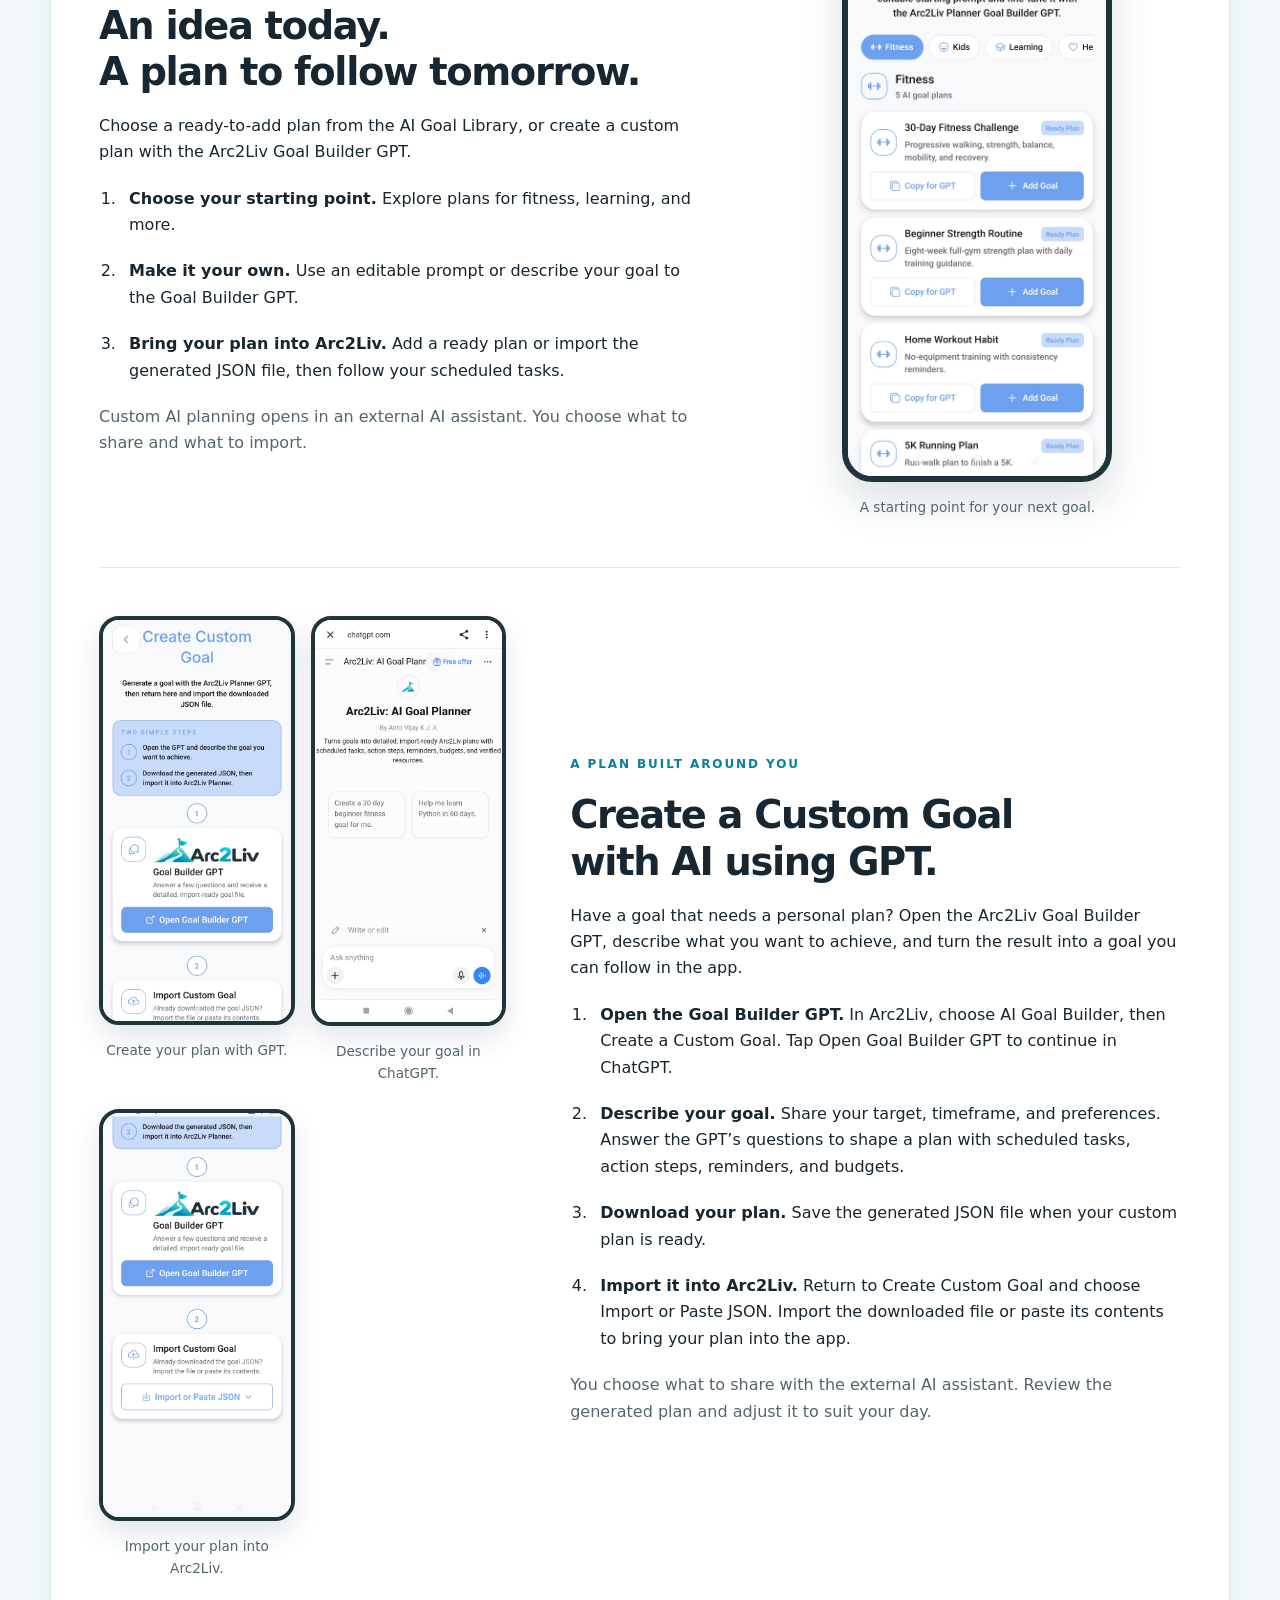
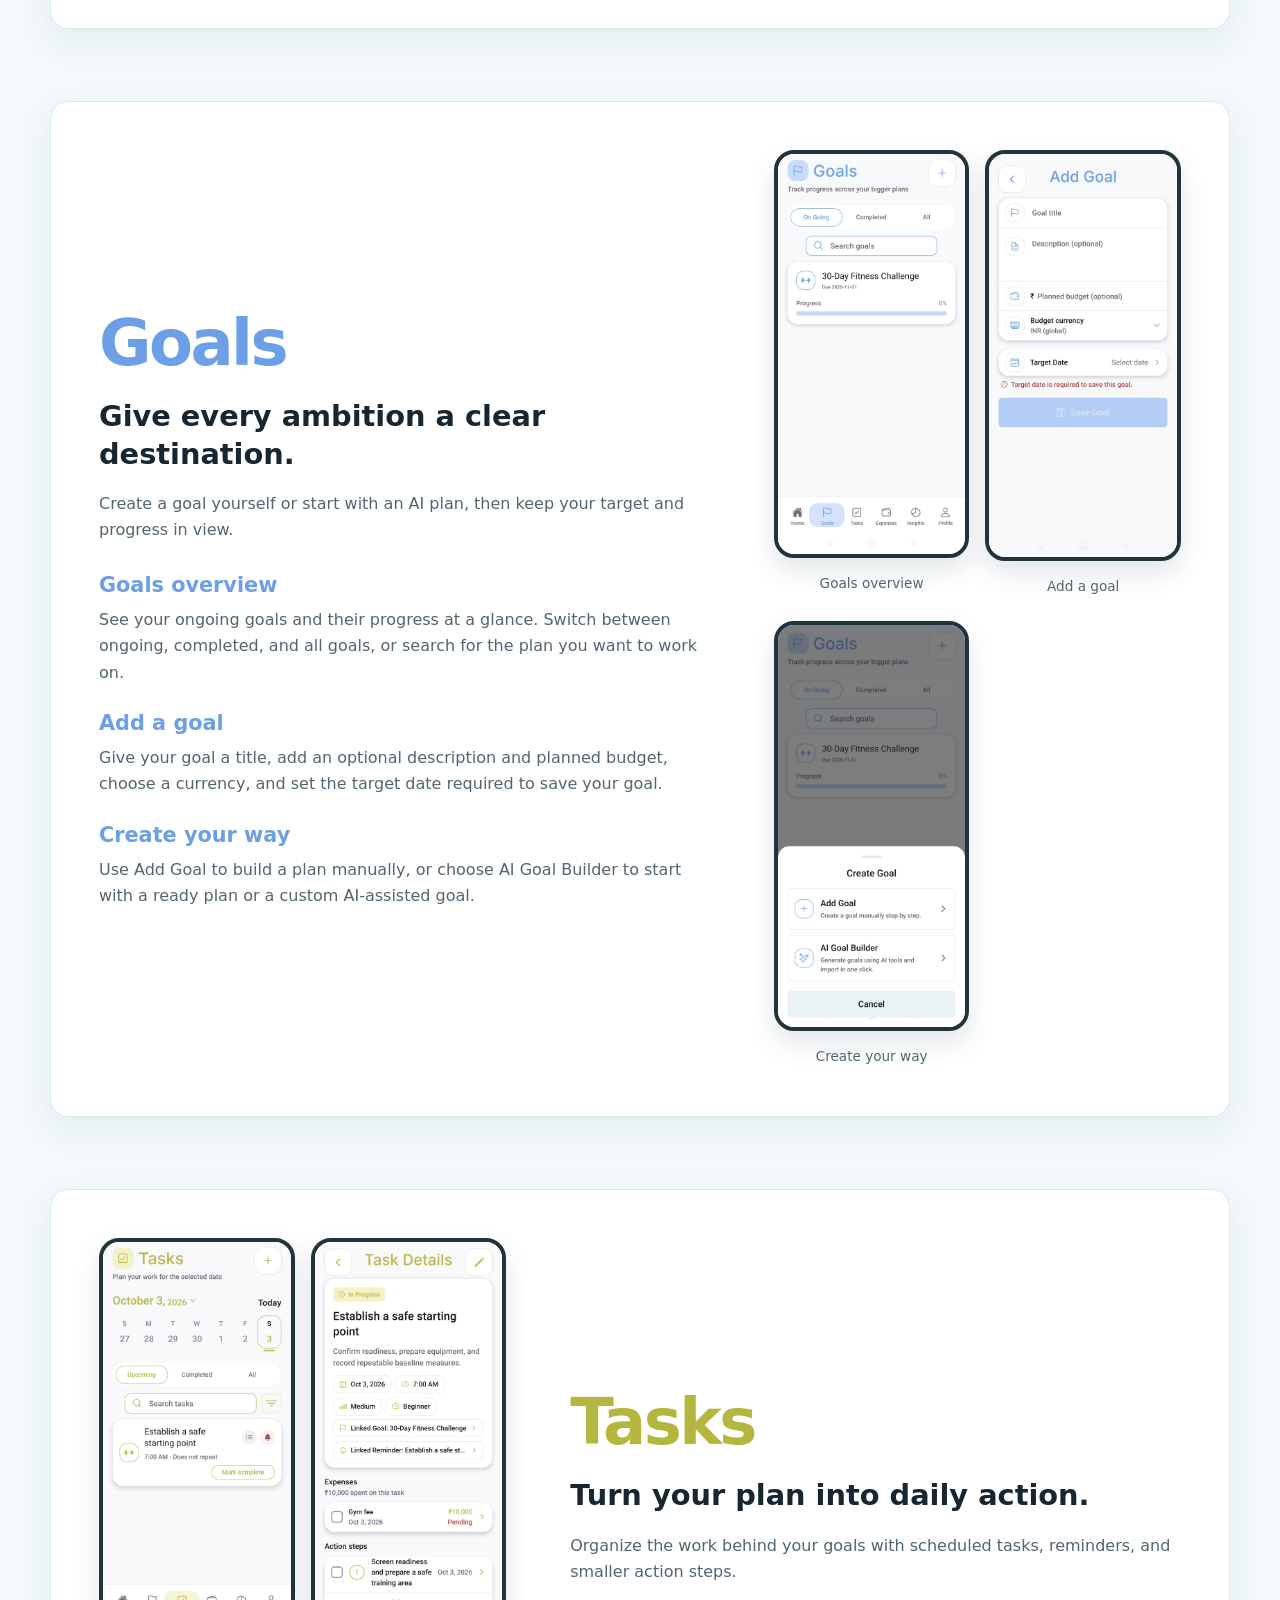
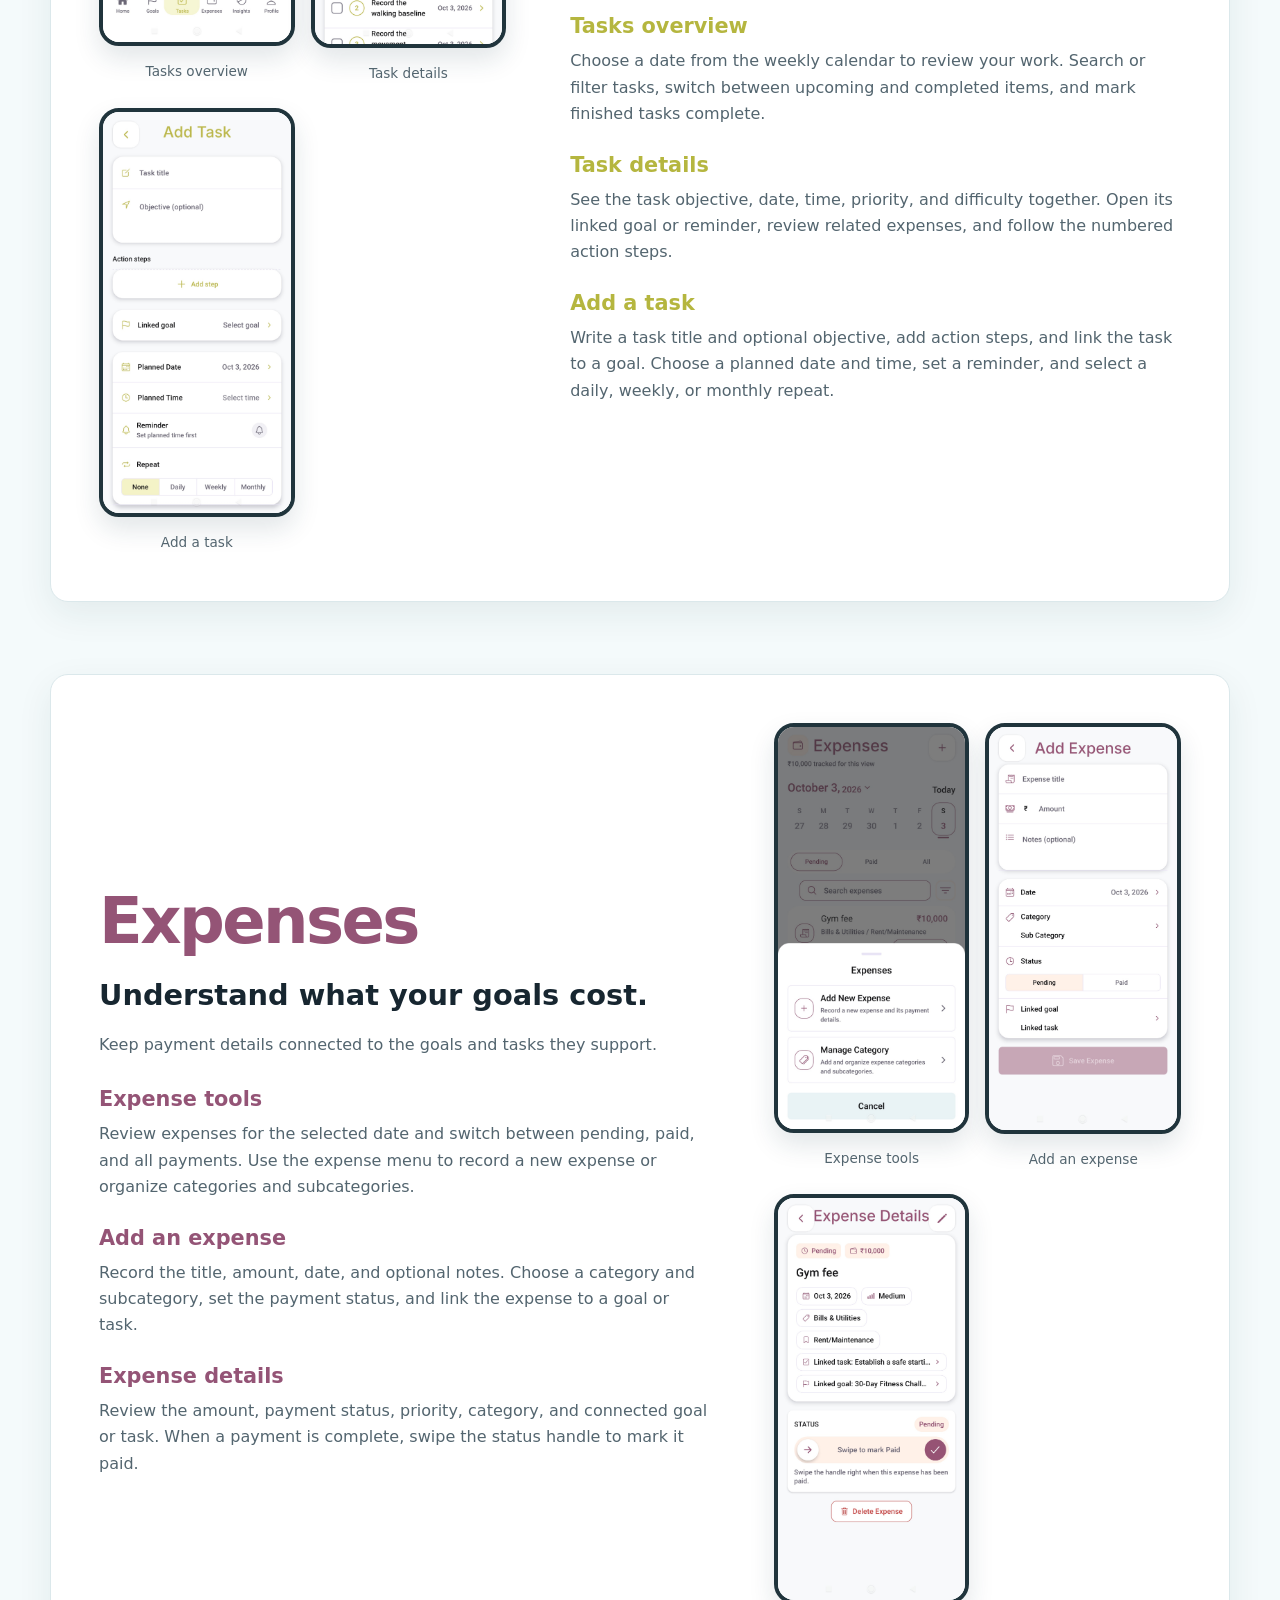
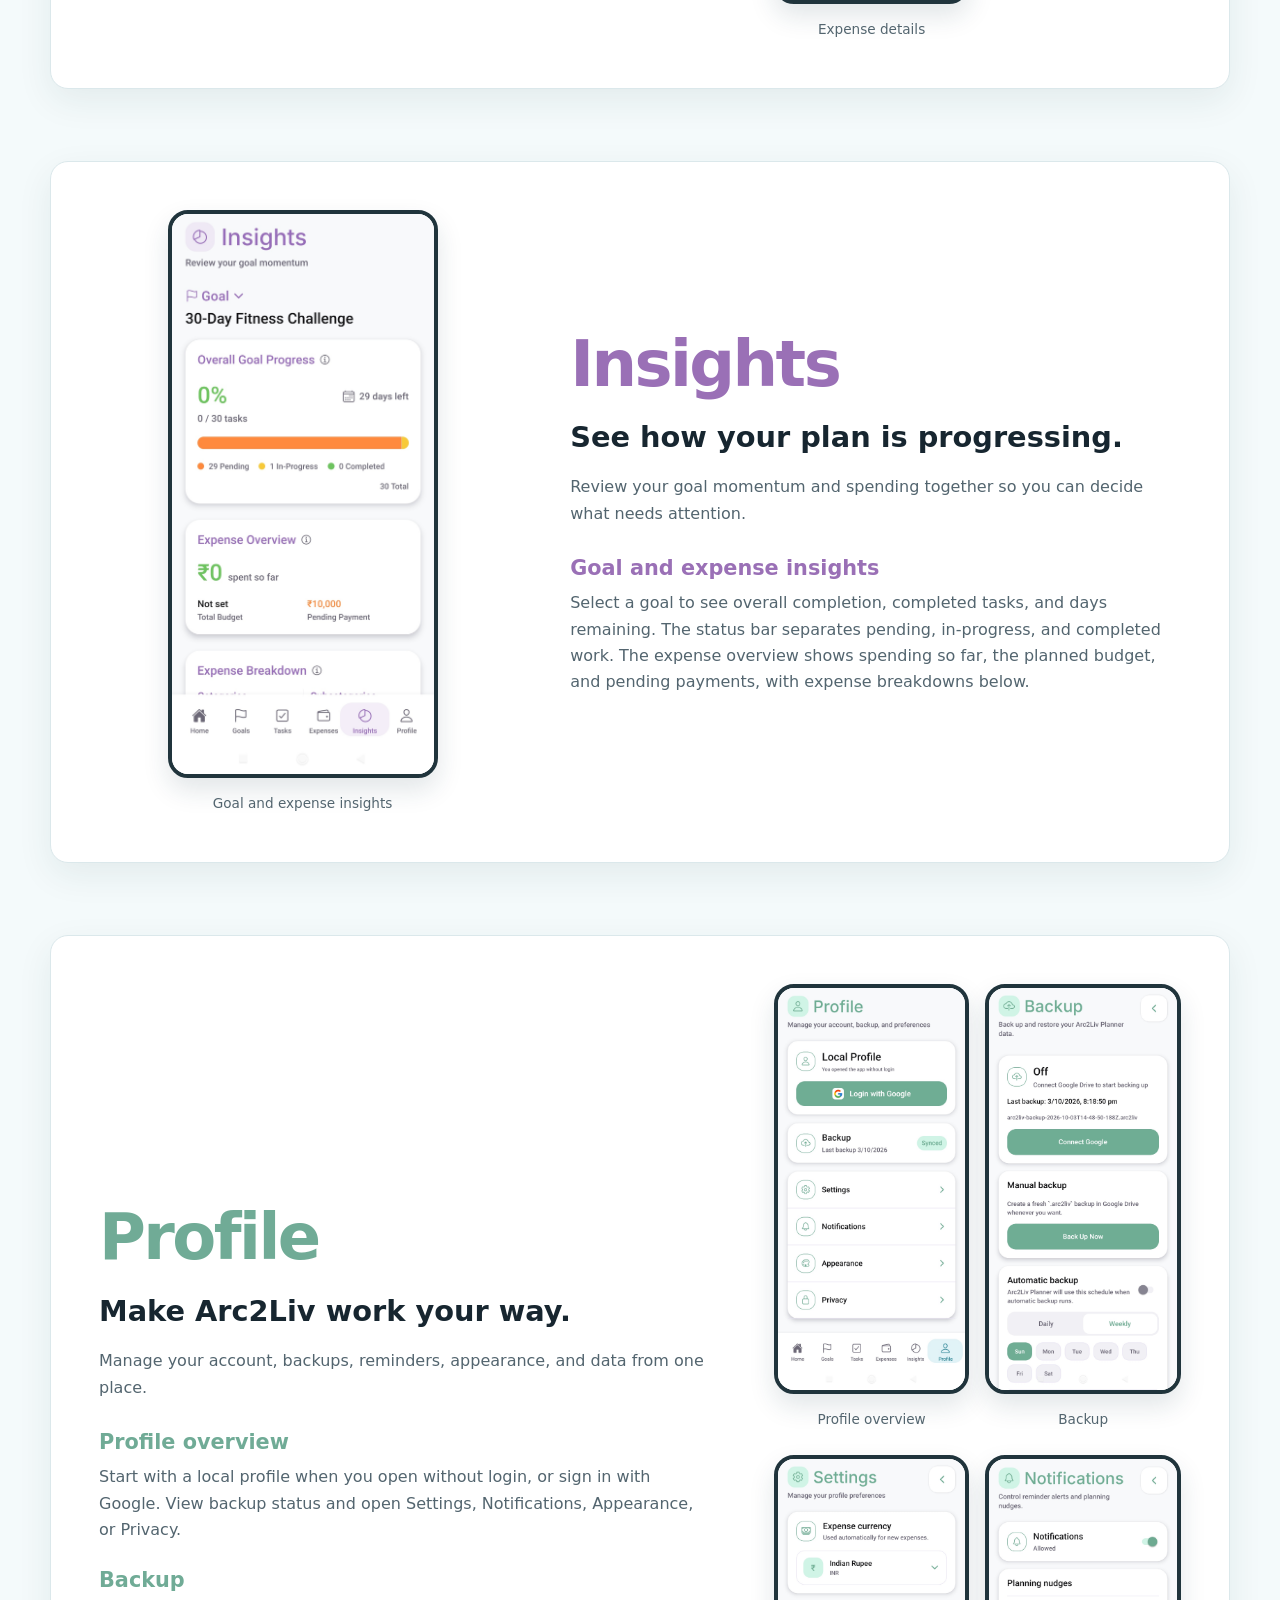
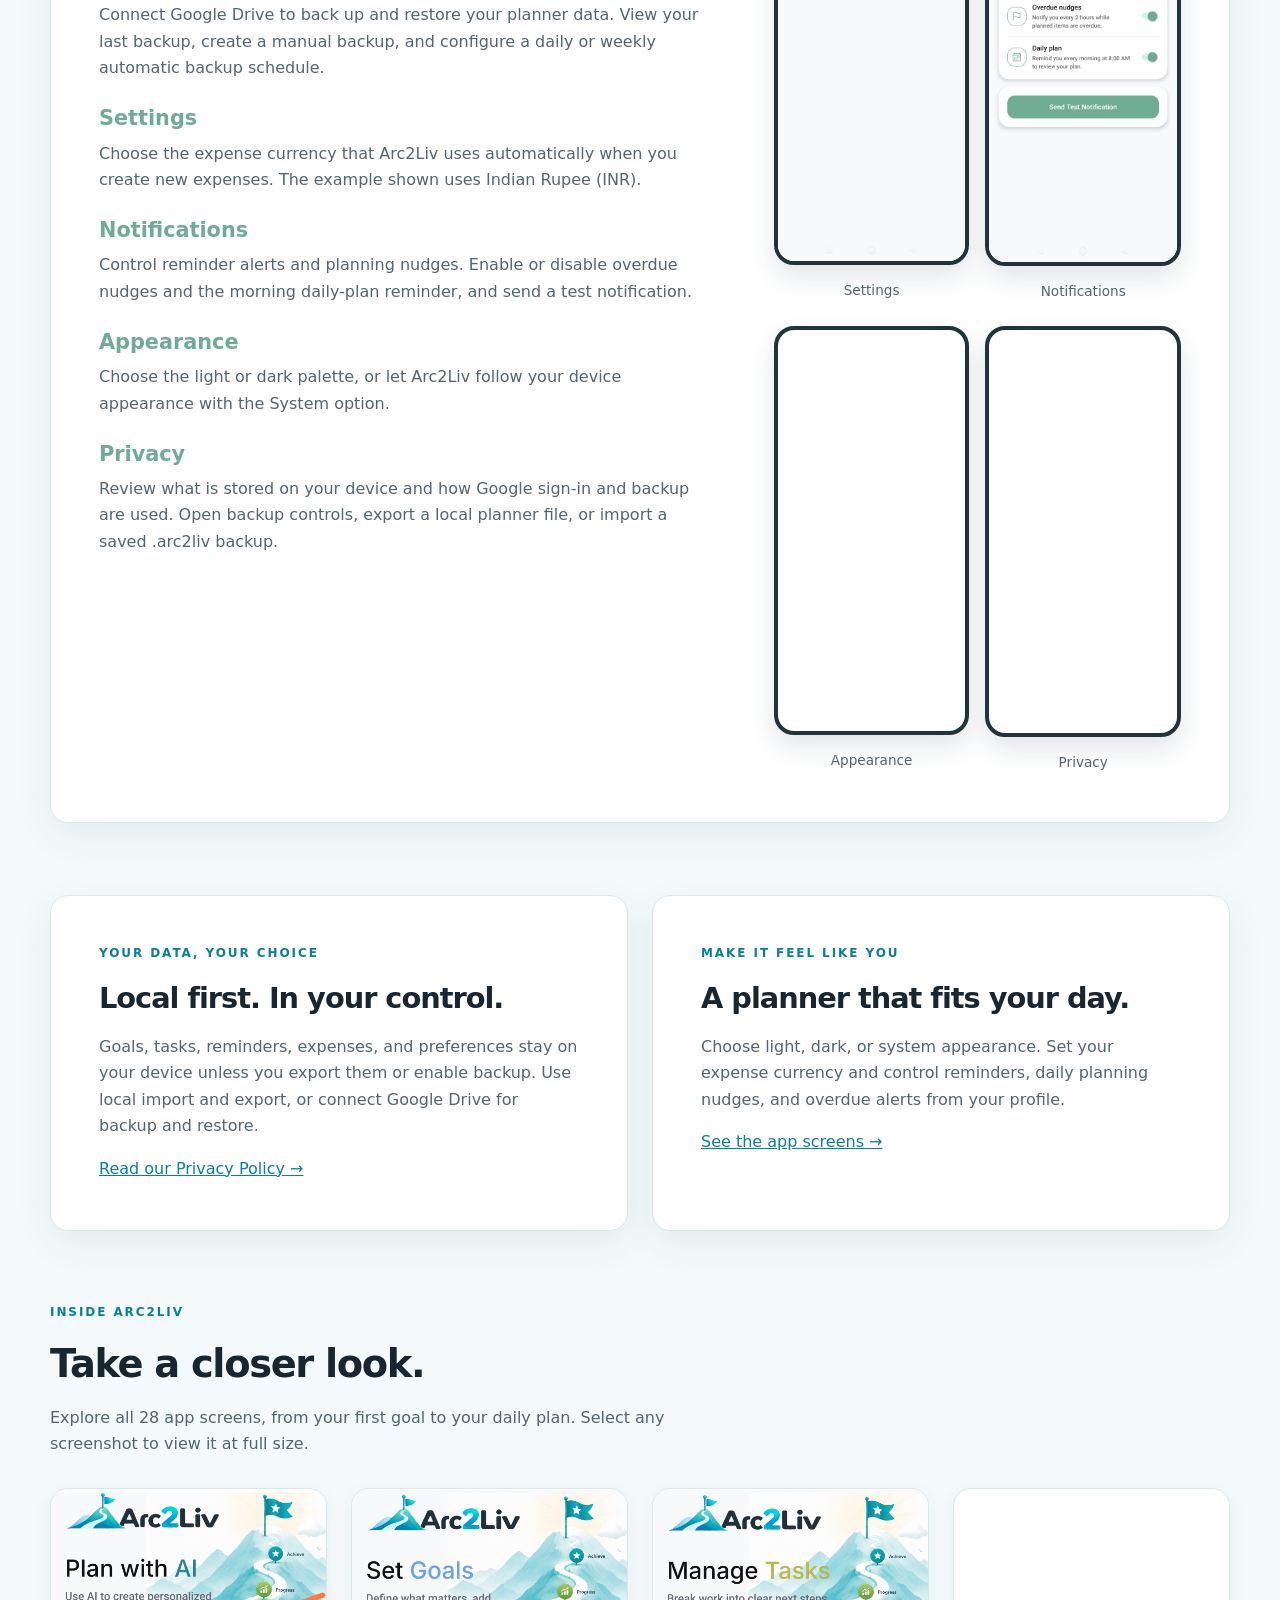
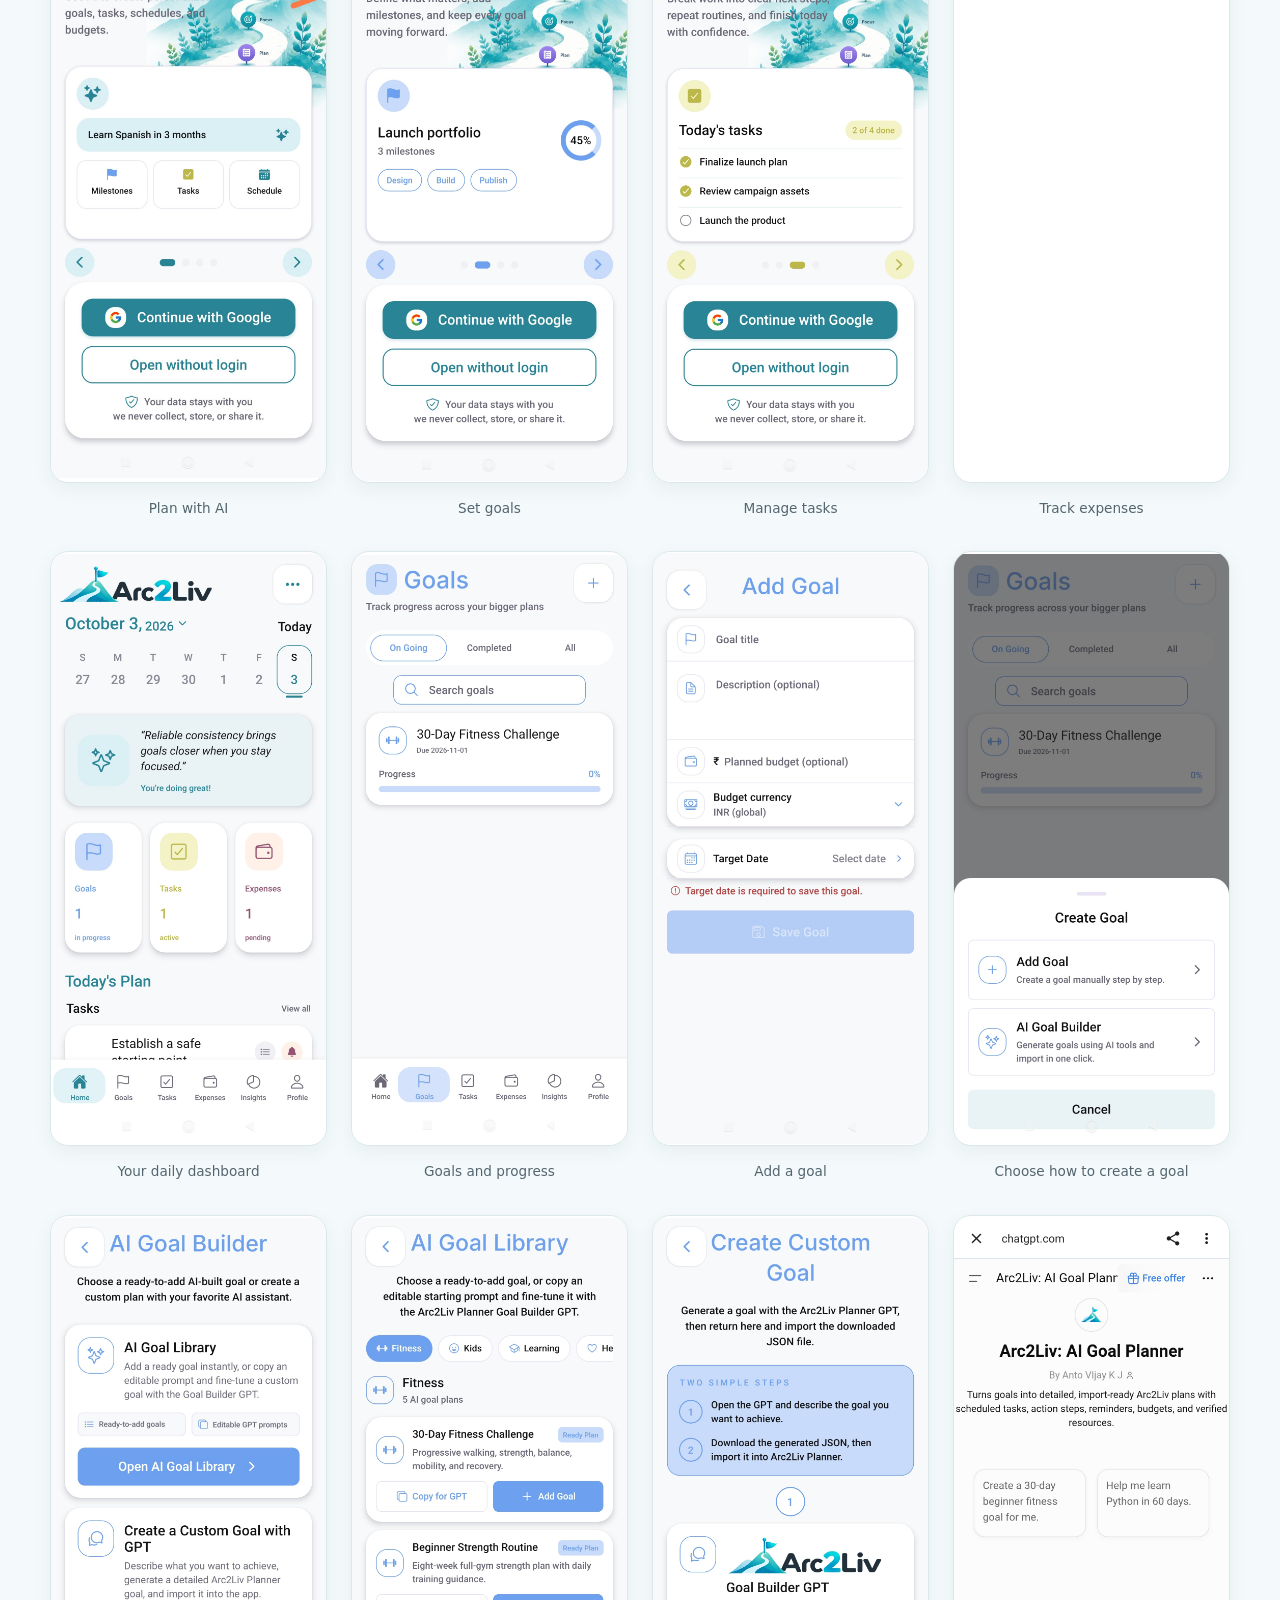
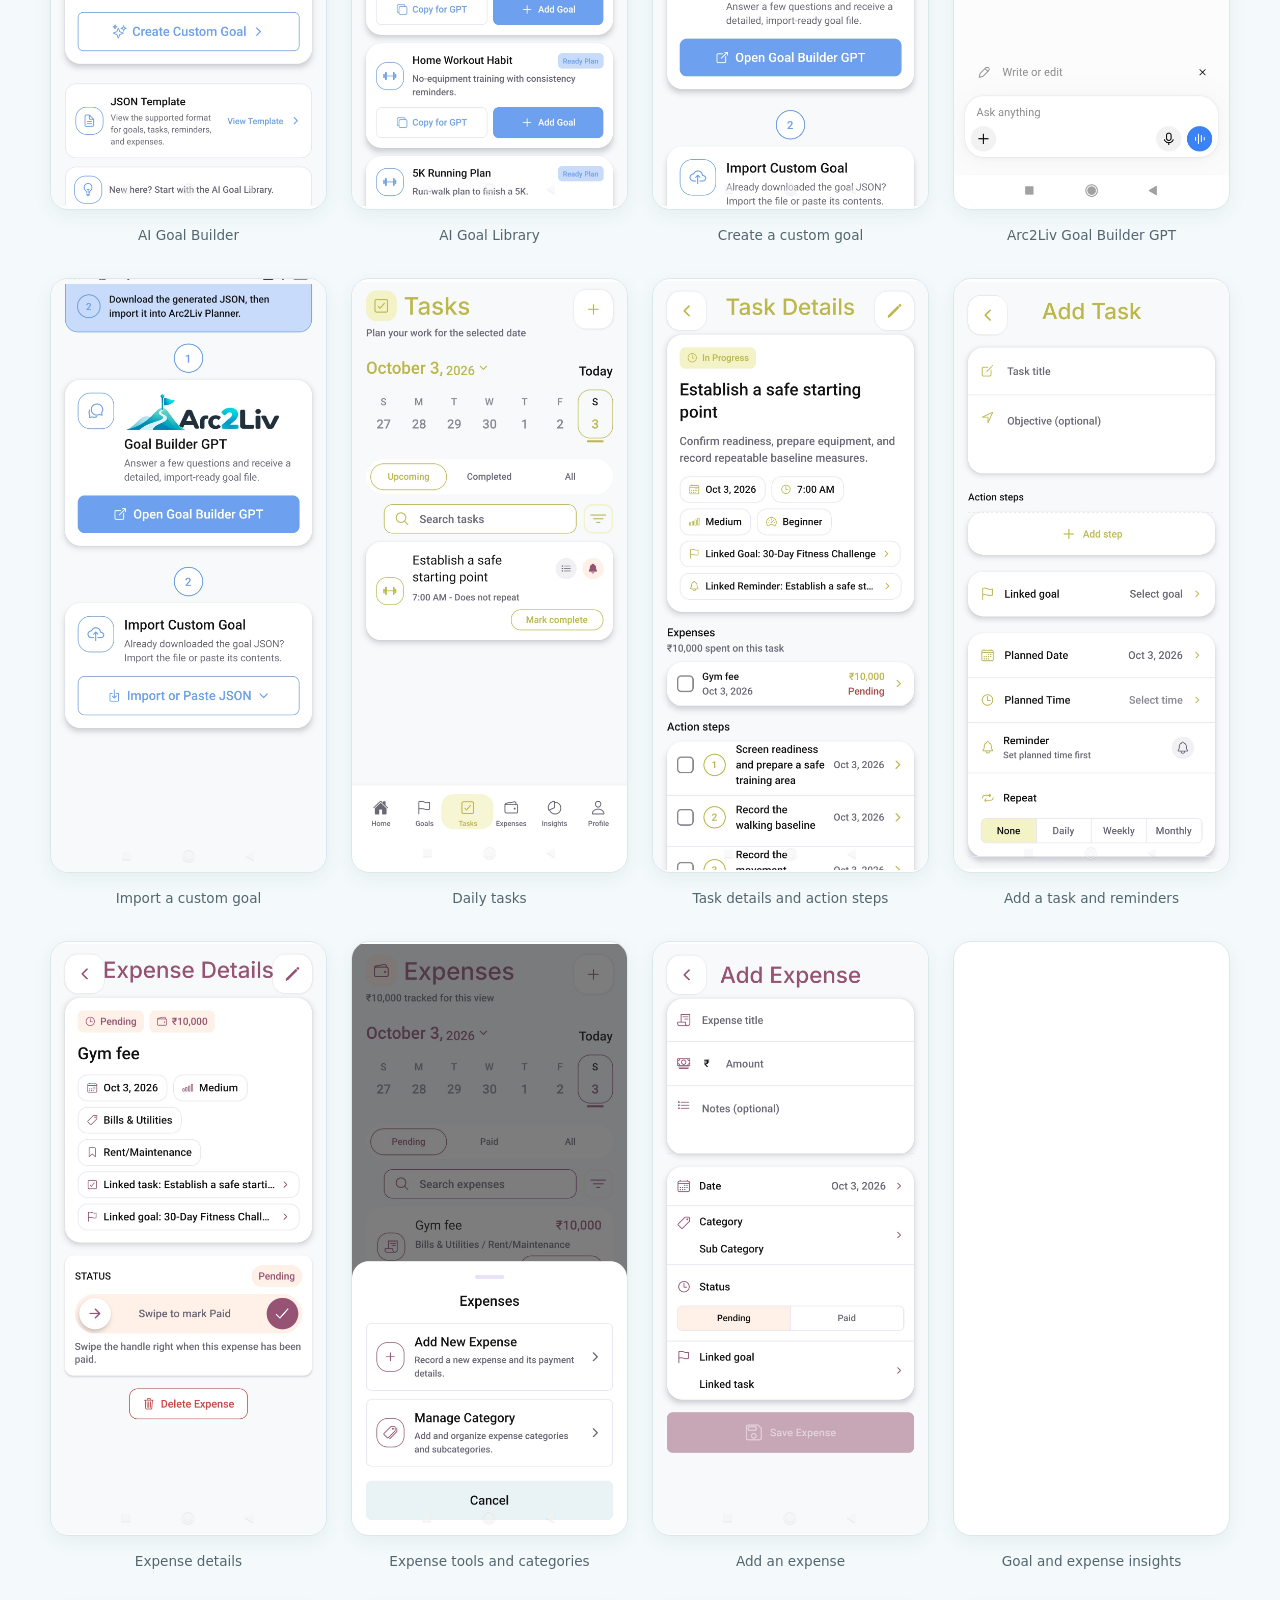
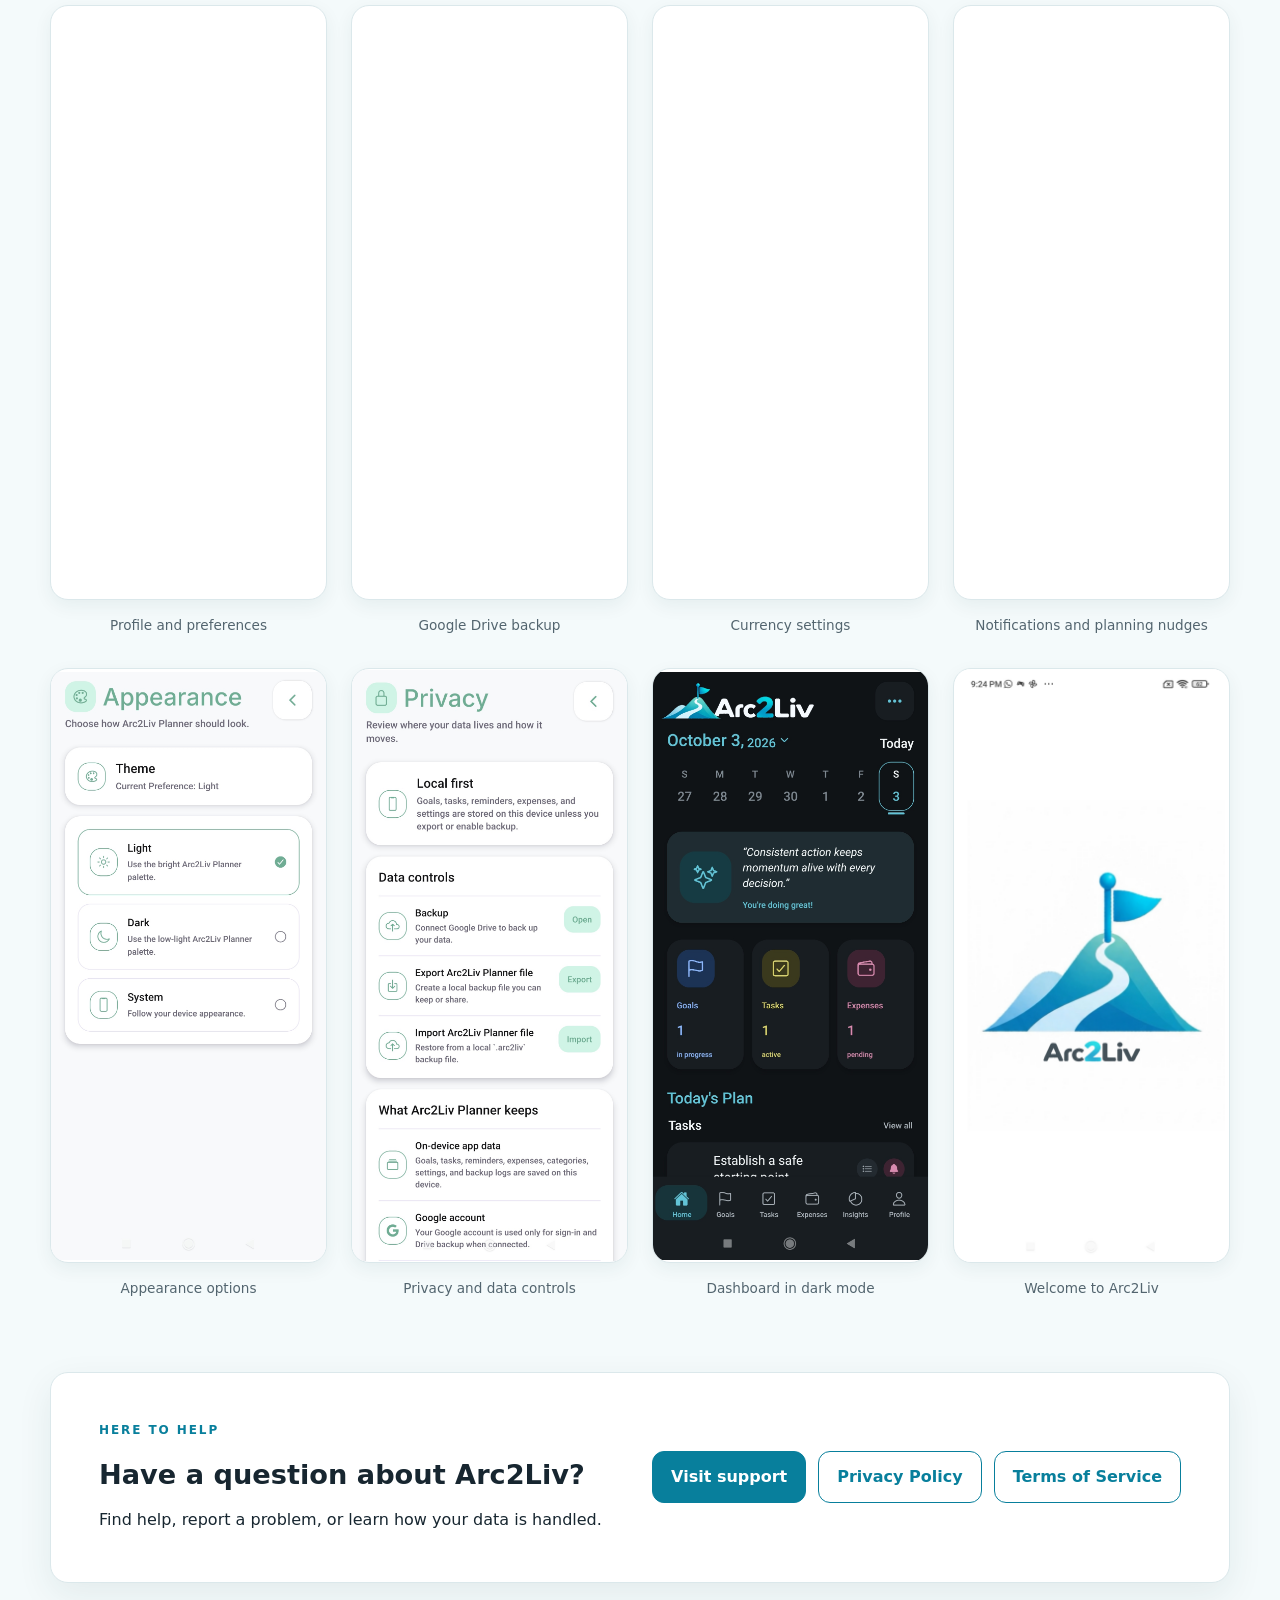
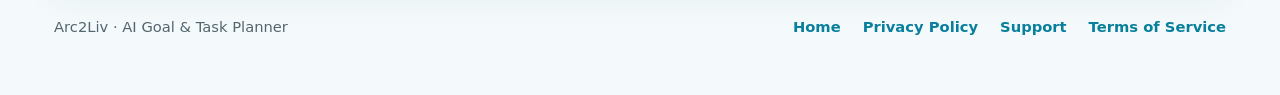
==== commit d517e1a8: "Restore separate public URLs with a shared header" ====
--- a/home/index.html
+++ b/home/index.html
@@ -12,7 +12,7 @@
   <main id="main-content">
     <div class="home-header">
       <header class="brand"><a href="../" aria-label="Arc2Liv home"><img src="../assets/arc2liv-logo.png" alt="Arc2Liv"><p>AI - Goal &amp; Task Planner</p></a></header>
-      <nav class="home-nav" aria-label="Main navigation"><a href="#main-content" aria-current="page">Home</a><a href="#features">Features</a><a href="#screenshots">Screenshots</a><a href="#privacy">Privacy</a><a href="#terms">Terms</a><a href="#support">Support</a></nav>
+      <nav class="home-nav" aria-label="Main navigation"><a href="../" aria-current="page">Home</a><a href="../#features">Features</a><a href="../#screenshots">Screenshots</a><a href="../privacy/">Privacy</a><a href="../terms/">Terms</a><a href="../support/">Support</a></nav>
     </div>
     <section class="card hero" aria-labelledby="hero-title">
       <div class="hero-copy">
@@ -146,7 +146,7 @@
       </div>
     </section>
     <section class="home-section personal-grid" aria-label="Your preferences and data">
-      <article class="card"><p class="eyebrow">YOUR DATA, YOUR CHOICE</p><h2>Local first. In your control.</h2><p>Goals, tasks, reminders, expenses, and preferences stay on your device unless you export them or enable backup. Use local import and export, or connect Google Drive for backup and restore.</p><a href="#privacy">Read our Privacy Policy <span aria-hidden="true">→</span></a></article>
+      <article class="card"><p class="eyebrow">YOUR DATA, YOUR CHOICE</p><h2>Local first. In your control.</h2><p>Goals, tasks, reminders, expenses, and preferences stay on your device unless you export them or enable backup. Use local import and export, or connect Google Drive for backup and restore.</p><a href="../privacy/">Read our Privacy Policy <span aria-hidden="true">→</span></a></article>
       <article class="card"><p class="eyebrow">MAKE IT FEEL LIKE YOU</p><h2>A planner that fits your day.</h2><p>Choose light, dark, or system appearance. Set your expense currency and control reminders, daily planning nudges, and overdue alerts from your profile.</p><a href="#screenshots">See the app screens <span aria-hidden="true">→</span></a></article>
     </section>
     <section id="screenshots" class="home-section" aria-labelledby="screenshots-title">
@@ -180,119 +180,8 @@
 <figure><a href="../assets/appScreenshots/IMG_20261003_214638.jpg" target="_blank" rel="noopener" aria-label="View full screenshot: Dashboard in dark mode"><img src="../assets/appScreenshots/IMG_20261003_214638.jpg" alt="Arc2Liv app: Dashboard in dark mode" loading="lazy" decoding="async" width="1080" height="2320"></a><figcaption>Dashboard in dark mode</figcaption></figure>
 <figure><a href="../assets/appScreenshots/Screenshot_2026-10-03-21-24-05-595_com.arc2liv.app.jpg" target="_blank" rel="noopener" aria-label="View full screenshot: Welcome to Arc2Liv"><img src="../assets/appScreenshots/Screenshot_2026-10-03-21-24-05-595_com.arc2liv.app.jpg" alt="Arc2Liv app: Welcome to Arc2Liv" loading="lazy" decoding="async" width="1080" height="2320"></a><figcaption>Welcome to Arc2Liv</figcaption></figure></div>
     </section>
-    <section id="privacy" class="card home-section public-info" aria-labelledby="privacy-title">
-      <h2 id="privacy-title">Privacy Policy</h2>
-      <p class="meta"><strong>Effective date:</strong> September 30, 2026</p>
-      <p>Arc2Liv is a local-first planning app. Goals, tasks, reminders, expenses, categories, and preferences are stored on your device unless you choose to export them or use Google Drive backup.</p>
-
-      <h3>Information handled by Arc2Liv</h3>
-      <p>If you connect a Google account, Arc2Liv receives basic account information such as your name, email address, profile identifier, and profile image. Authentication credentials are stored in secure device storage. Arc2Liv requests access to files it creates in Google Drive so it can create, list, and restore your backups.</p>
-      <p>The app may use device notification permissions to deliver reminders you create. Reminder information remains on your device.</p>
-
-      <h3>How information is used</h3>
-      <p>Information is used to provide planning, reminders, sign-in, backup, restore, import, and export features. Arc2Liv does not sell personal information and does not include advertising or cross-app tracking.</p>
-
-      <h3>Sharing and service providers</h3>
-      <p>When you use Google sign-in or Google Drive backup, information is exchanged with Google under Google’s terms and privacy policy. Files you export are shared only with destinations you select through your device’s sharing interface.</p>
-
-      <h3>Retention and deletion</h3>
-      <p>Local information remains on your device until you delete it, reset the app, or uninstall the app. You can disconnect your Google account in Arc2Liv. You can delete Arc2Liv backup files from Google Drive. Google may retain information according to your Google account settings and policies.</p>
-      <p>For help deleting app information, follow the instructions on the <a href="#support-delete-data">support page</a>.</p>
-
-      <h3>Children</h3>
-      <p>Arc2Liv is a general productivity tool and is not directed to children under 13. The app does not knowingly collect personal information from children under 13.</p>
-
-      <h3>Security</h3>
-      <p>Arc2Liv uses platform secure storage for authentication credentials. No storage or transmission method can guarantee absolute security.</p>
-
-      <h3>Changes to this policy</h3>
-      <p>This policy may be updated as Arc2Liv changes. The effective date will be revised when material changes are made.</p>
-
-      <h3>Contact</h3>
-      <p>For privacy questions or requests, use the <a href="#support">Arc2Liv support page</a>.</p>
-
-    </section>
-    <section id="terms" class="card home-section public-info" aria-labelledby="terms-title">
-      <h2 id="terms-title">Terms of Service</h2>
-      <p class="meta"><strong>Effective date:</strong> October 3, 2026</p>
-      <p>These terms describe your use of the Arc2Liv: AI Goal Planner mobile app and its public website. By using Arc2Liv, you agree to these terms. If you do not agree, stop using the app and website.</p>
-
-      <h3>Using Arc2Liv</h3>
-      <p>Arc2Liv helps you organize goals, tasks, action steps, reminders, and expenses. You may use the app for lawful personal planning, subject to these terms and applicable laws. Arc2Liv is not directed to children under 13. If you are a minor under the laws where you live, use the app only with the permission of a parent or guardian.</p>
-      <p>You can use Arc2Liv without signing in. Connecting a Google account is optional and enables supported sign-in and Google Drive backup features. You are responsible for securing your device, connected accounts, and any files you export or share.</p>
-
-      <h3>Acceptable use</h3>
-      <ul>
-        <li>Use the app and website lawfully and respect the rights of others.</li>
-        <li>Do not attempt unauthorized access to accounts, systems, or data.</li>
-        <li>Do not introduce malicious files, disrupt the service, or bypass security protections.</li>
-        <li>Import and share only content that you have the right to use.</li>
-      </ul>
-
-      <h3>Your content and data</h3>
-      <p>You retain your rights to the content you create or import. These terms do not transfer ownership of your goals, tasks, notes, or other personal planning data to Arc2Liv.</p>
-      <p>Arc2Liv is local first. App data is stored on your device unless you choose to export it or enable backup. You are responsible for keeping suitable backups and checking that exported or backed-up files can be restored. Resetting the app, uninstalling it, losing your device, or importing data may affect your locally stored information.</p>
-      <p>Read the <a href="#privacy">Privacy Policy</a> for information about data handling, Google account access, and backups. Instructions for deleting local data and Drive backups are available on the <a href="#support-delete-data">support page</a>.</p>
-
-      <h3>AI-assisted plans</h3>
-      <p>Arc2Liv may provide ready-to-add AI-built plans and tools for importing plans generated with an external AI assistant, including the Arc2Liv Goal Builder GPT. When you open an external assistant, the information you share with that service is handled under its own terms and privacy policy.</p>
-      <p>AI-generated plans can contain errors, unsuitable suggestions, or outdated information. Review imported goals, schedules, budgets, resources, and action steps before using them, and adapt them to your circumstances. Arc2Liv does not guarantee that a plan will achieve a particular result.</p>
-      <p>Arc2Liv is a planning tool. Its content and AI-generated suggestions are not professional medical, legal, financial, or other specialist advice. Seek qualified advice when your goal requires it.</p>
-
-      <h3>Third-party services</h3>
-      <p>Optional features may rely on Google sign-in, Google Drive, ChatGPT, or other external services. Their terms, privacy policies, availability, and account requirements apply when you use them. Arc2Liv does not control those services or external websites linked from plans or resources. Any charges imposed by a third-party provider are governed by that provider’s terms.</p>
-
-      <h3>Reminders, backups, and availability</h3>
-      <p>Notifications and scheduled backups depend on device permissions, operating-system restrictions, connectivity, and connected services. They may be delayed or fail. Check important deadlines and backup status yourself rather than relying solely on app notifications or automatic backups.</p>
-      <p>Features may change as the app develops. Arc2Liv does not promise uninterrupted availability, compatibility with every device, or error-free operation. Where reasonably practicable, material changes affecting your use will be communicated through the app or public website.</p>
-
-      <h3>Arc2Liv intellectual property</h3>
-      <p>Rights in the Arc2Liv name, branding, app design, website content, and software remain with their respective owners. These terms give you permission to use the app and website; they do not transfer ownership of those materials. Any separately provided open-source licenses continue to apply to the components they cover.</p>
-
-      <h3>Disclaimer and responsibility</h3>
-      <p>To the extent permitted by applicable law, Arc2Liv is provided as available without additional guarantees about its suitability for your particular purpose. You remain responsible for your planning decisions, payments, and use of generated or imported content.</p>
-      <p>To the extent permitted by applicable law, Arc2Liv’s developer is not responsible for indirect or consequential losses arising from your use of the app, including missed goals, missed reminders, or interruptions to third-party services. Nothing in these terms excludes or limits liability that cannot lawfully be excluded or limited, or removes any mandatory consumer rights or remedies.</p>
-
-      <h3>Stopping use</h3>
-      <p>You can stop using Arc2Liv at any time. Before resetting or uninstalling the app, export any data you want to keep. Uninstalling the app does not remove backup files in your Google Drive account; delete those separately if you want to remove them.</p>
-
-      <h3>Changes to these terms</h3>
-      <p>These terms may be revised as Arc2Liv changes. Updated terms will be published on this page with a revised effective date. Where required by law, material changes will be notified and any necessary agreement requested. Changes do not remove rights you already have under applicable law.</p>
-
-      <h3>Contact</h3>
-      <p>For questions about these terms or help with the app, visit <a href="#support">Arc2Liv Support</a>.</p>
-
-    </section>
-    <section id="support" class="card home-section public-info" aria-labelledby="support-title">
-      <h2 id="support-title">Support</h2>
-      <p>Get help with Arc2Liv, report a problem, or suggest an improvement.</p>
-
-      <h3>Before reporting a problem</h3>
-      <ul>
-        <li>Update Arc2Liv to the latest available version.</li>
-        <li>Restart the app and your device.</li>
-        <li>For backup issues, confirm that Google Drive access is connected.</li>
-        <li>Include your device model, Android version, app version, and the steps that reproduce the issue.</li>
-      </ul>
-
-      <h3>Contact support</h3>
-      <p><a href="https://github.com/anto-vijay-k-james/arc2liv-pages/issues/new">Open an Arc2Liv support request</a>. Do not include passwords, access tokens, financial account details, backup files, or other sensitive personal information.</p>
-
-      <h3 id="support-delete-data">Delete your data</h3>
-      <ul>
-        <li>Delete individual goals, tasks, reminders, and expenses inside Arc2Liv.</li>
-        <li>Use the app’s reset option to remove all locally stored Arc2Liv data.</li>
-        <li>Delete Arc2Liv backup files from your Google Drive account.</li>
-        <li>Disconnect Arc2Liv from your Google account in the app and, if desired, revoke its access from your Google Account permissions.</li>
-      </ul>
-      <p>Uninstalling Arc2Liv removes its local app data from the device but does not delete backup files you placed in Google Drive.</p>
-
-      <h3>Privacy</h3>
-      <p>Read the <a href="#privacy">Arc2Liv Privacy Policy</a>.</p>
-
-    </section>
-    <section class="card help-card" aria-labelledby="help-title"><div><p class="eyebrow">HERE TO HELP</p><h2 id="help-title">Have a question about Arc2Liv?</h2><p>Find help, report a problem, or learn how your data is handled.</p></div><nav class="links" aria-label="Arc2Liv resources"><a class="primary-link" href="#support">Visit support</a><a href="#privacy">Privacy Policy</a><a href="#terms">Terms of Service</a></nav></section>
-    <footer class="home-footer"><span>Arc2Liv · AI Goal &amp; Task Planner</span><nav aria-label="Footer navigation"><a href="../" aria-current="page">Home</a><a href="#privacy">Privacy Policy</a><a href="#support">Support</a><a href="#terms">Terms of Service</a></nav></footer>
+    <section class="card help-card" aria-labelledby="help-title"><div><p class="eyebrow">HERE TO HELP</p><h2 id="help-title">Have a question about Arc2Liv?</h2><p>Find help, report a problem, or learn how your data is handled.</p></div><nav class="links" aria-label="Arc2Liv resources"><a class="primary-link" href="../support/">Visit support</a><a href="../privacy/">Privacy Policy</a><a href="../terms/">Terms of Service</a></nav></section>
+    <footer class="home-footer"><span>Arc2Liv · AI Goal &amp; Task Planner</span><nav aria-label="Footer navigation"><a href="../" aria-current="page">Home</a><a href="../privacy/">Privacy Policy</a><a href="../support/">Support</a><a href="../terms/">Terms of Service</a></nav></footer>
   </main>
 </body>
 </html>
--- a/assets/site.css
+++ b/assets/site.css
@@ -98,11 +98,9 @@
 .custom-ai-row { margin-top:48px; padding-top:48px; border-top:1px solid var(--line); }
 @media (max-width:650px) { .custom-ai-row { margin-top:32px; padding-top:32px; } }
 
-/* Shared navigation and public information on the application home page. */
+/* Shared header and navigation across all public pages. */
 .info-page main { max-width:1180px; margin-top:32px; }
 .home-nav a { display:inline-block; padding:6px 0; }
 .home-nav a[aria-current="page"] { border-bottom:2px solid var(--accent); }
 .info-page a:focus-visible { outline:3px solid var(--accent); outline-offset:5px; }
-.public-info { scroll-margin-top:28px; }
-.public-info h3 { font-size:1.3rem; line-height:1.2; margin-top:2rem; }
 @media (max-width:650px) { .info-page .home-header { flex-direction:column; gap:20px; } .info-page .home-nav { justify-content:flex-start; } }
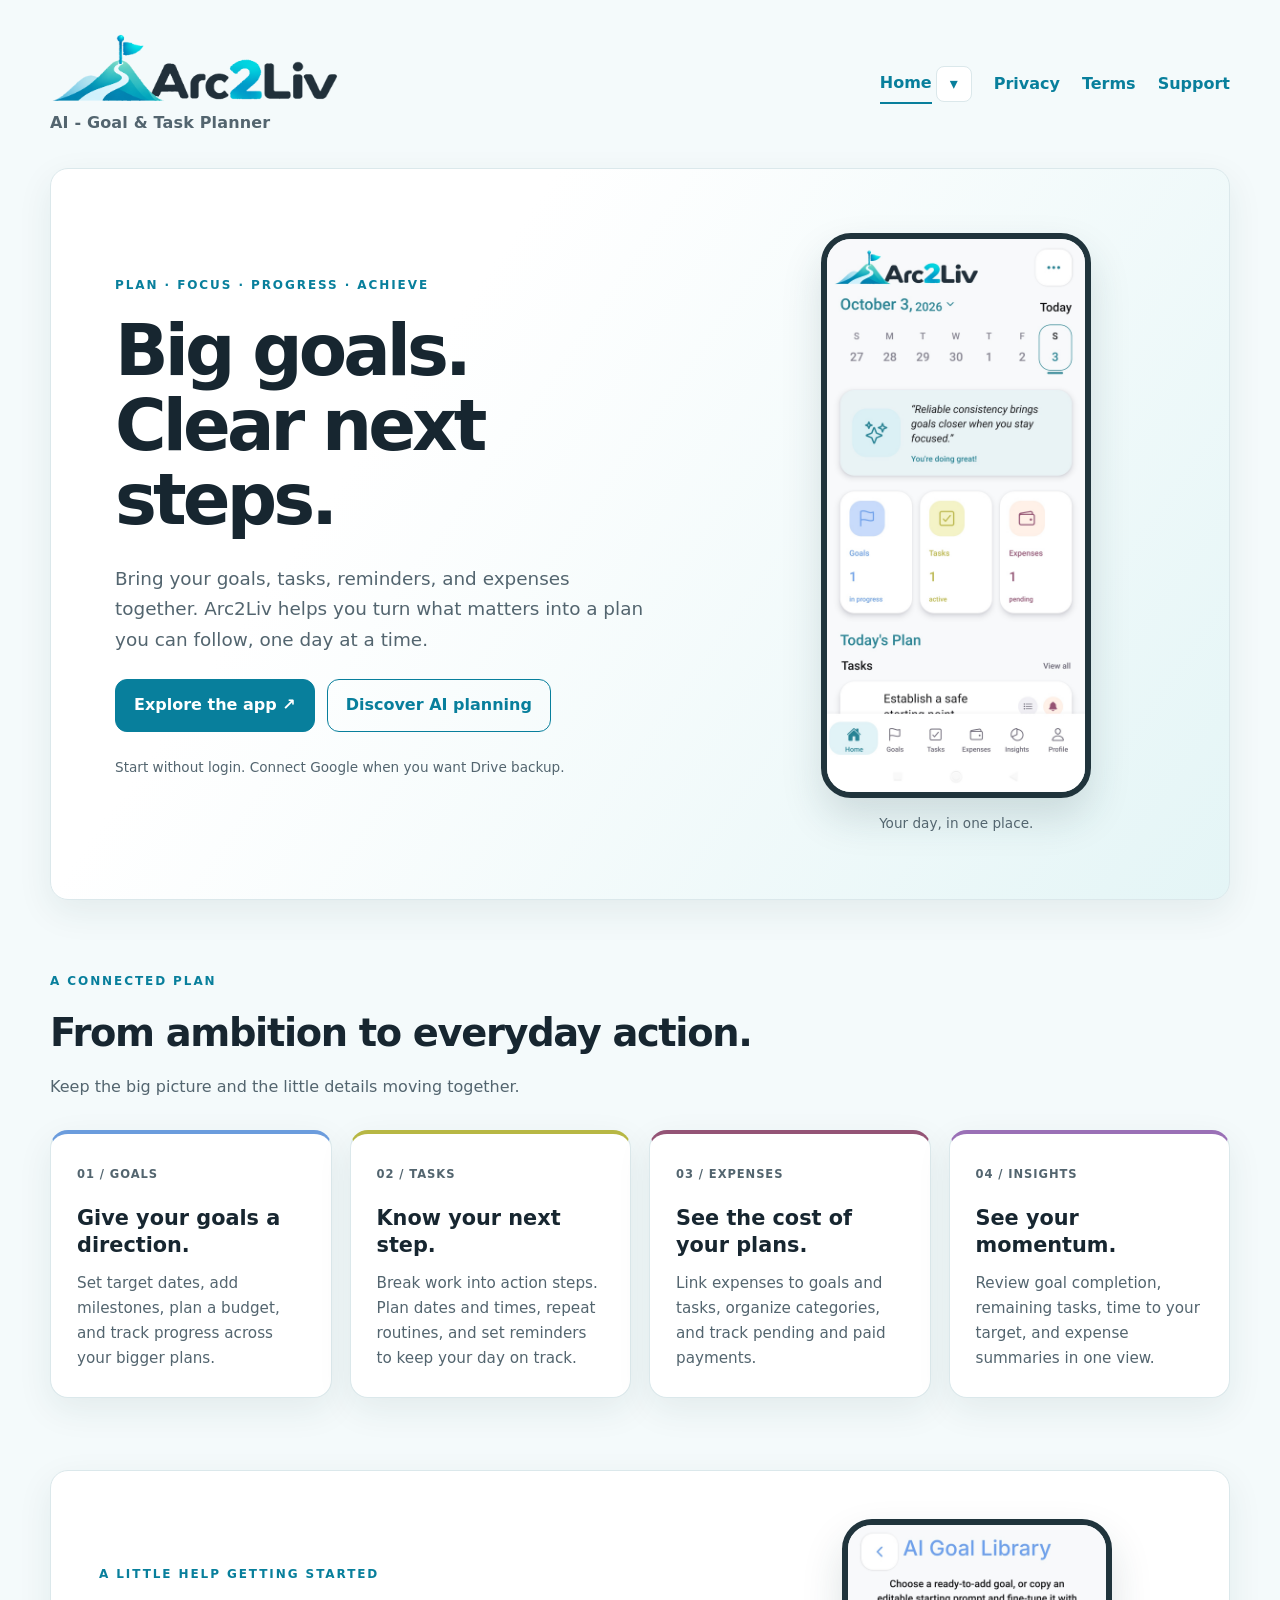
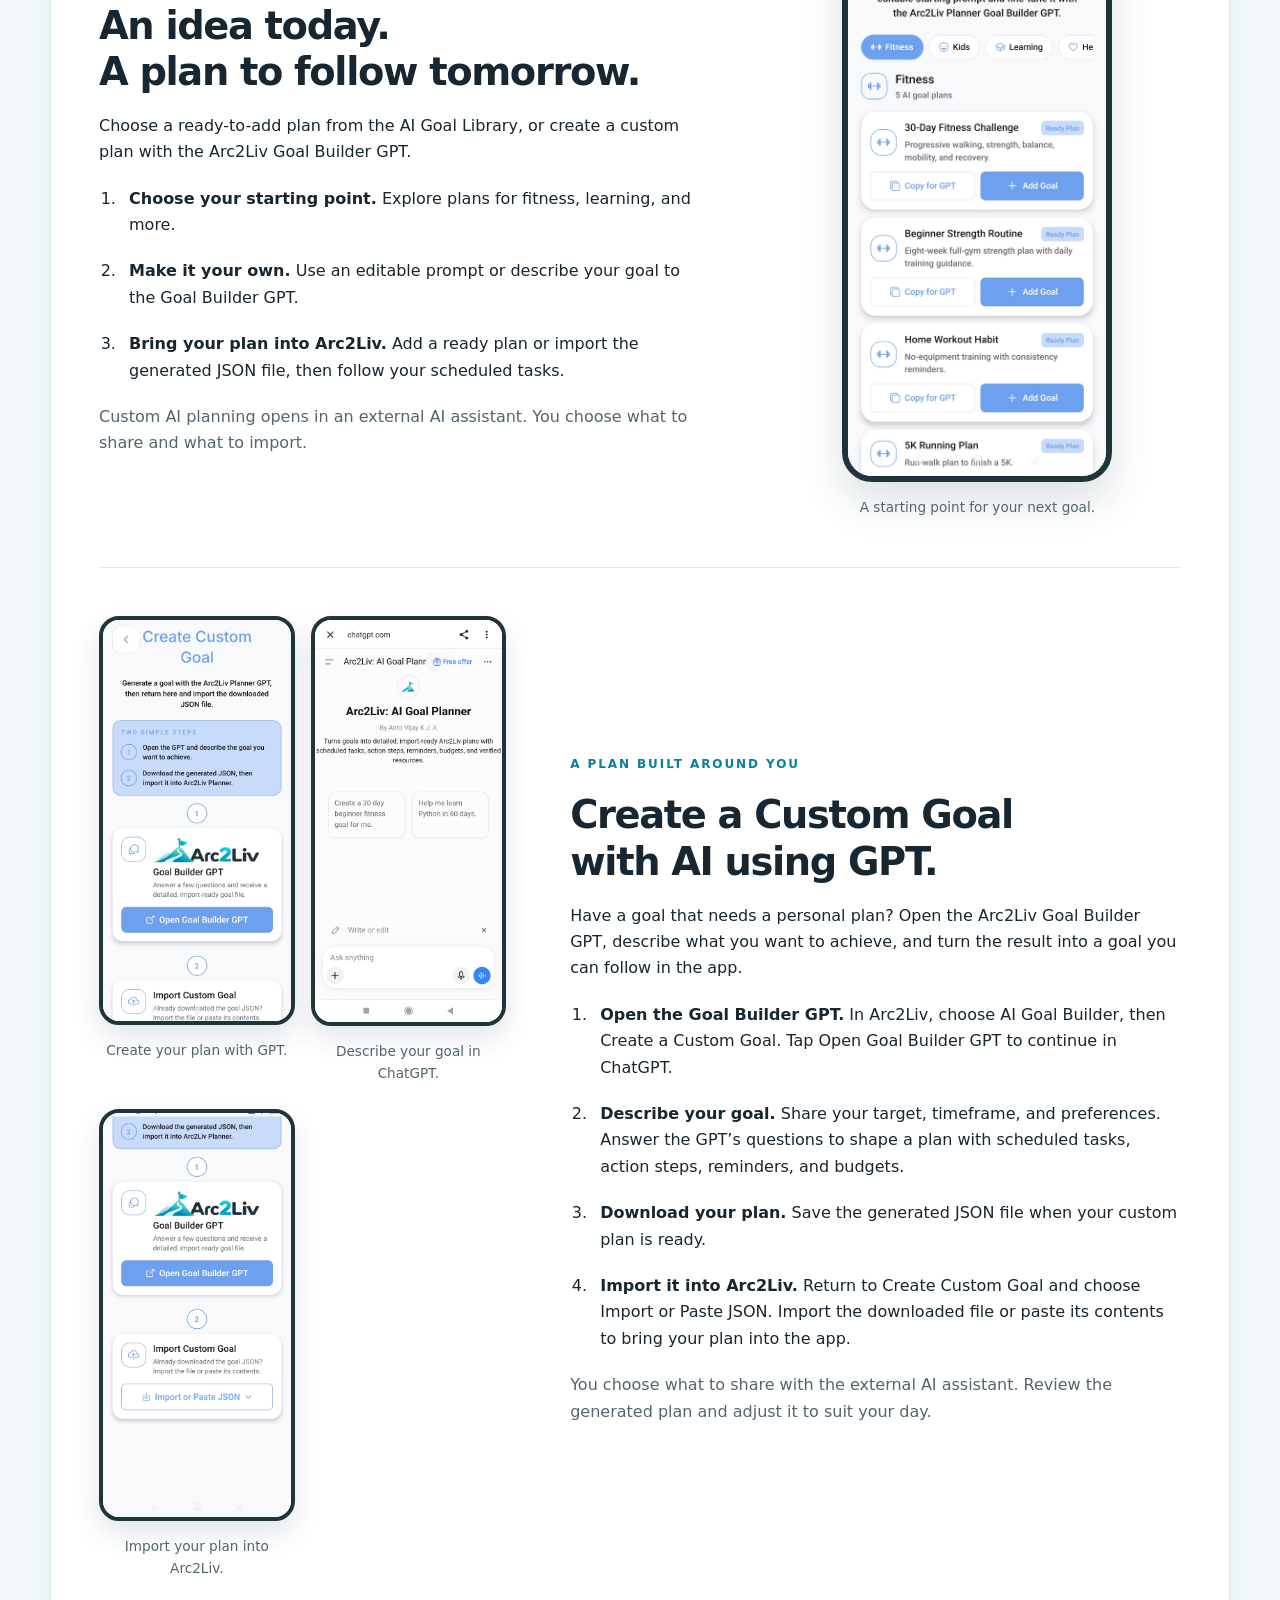
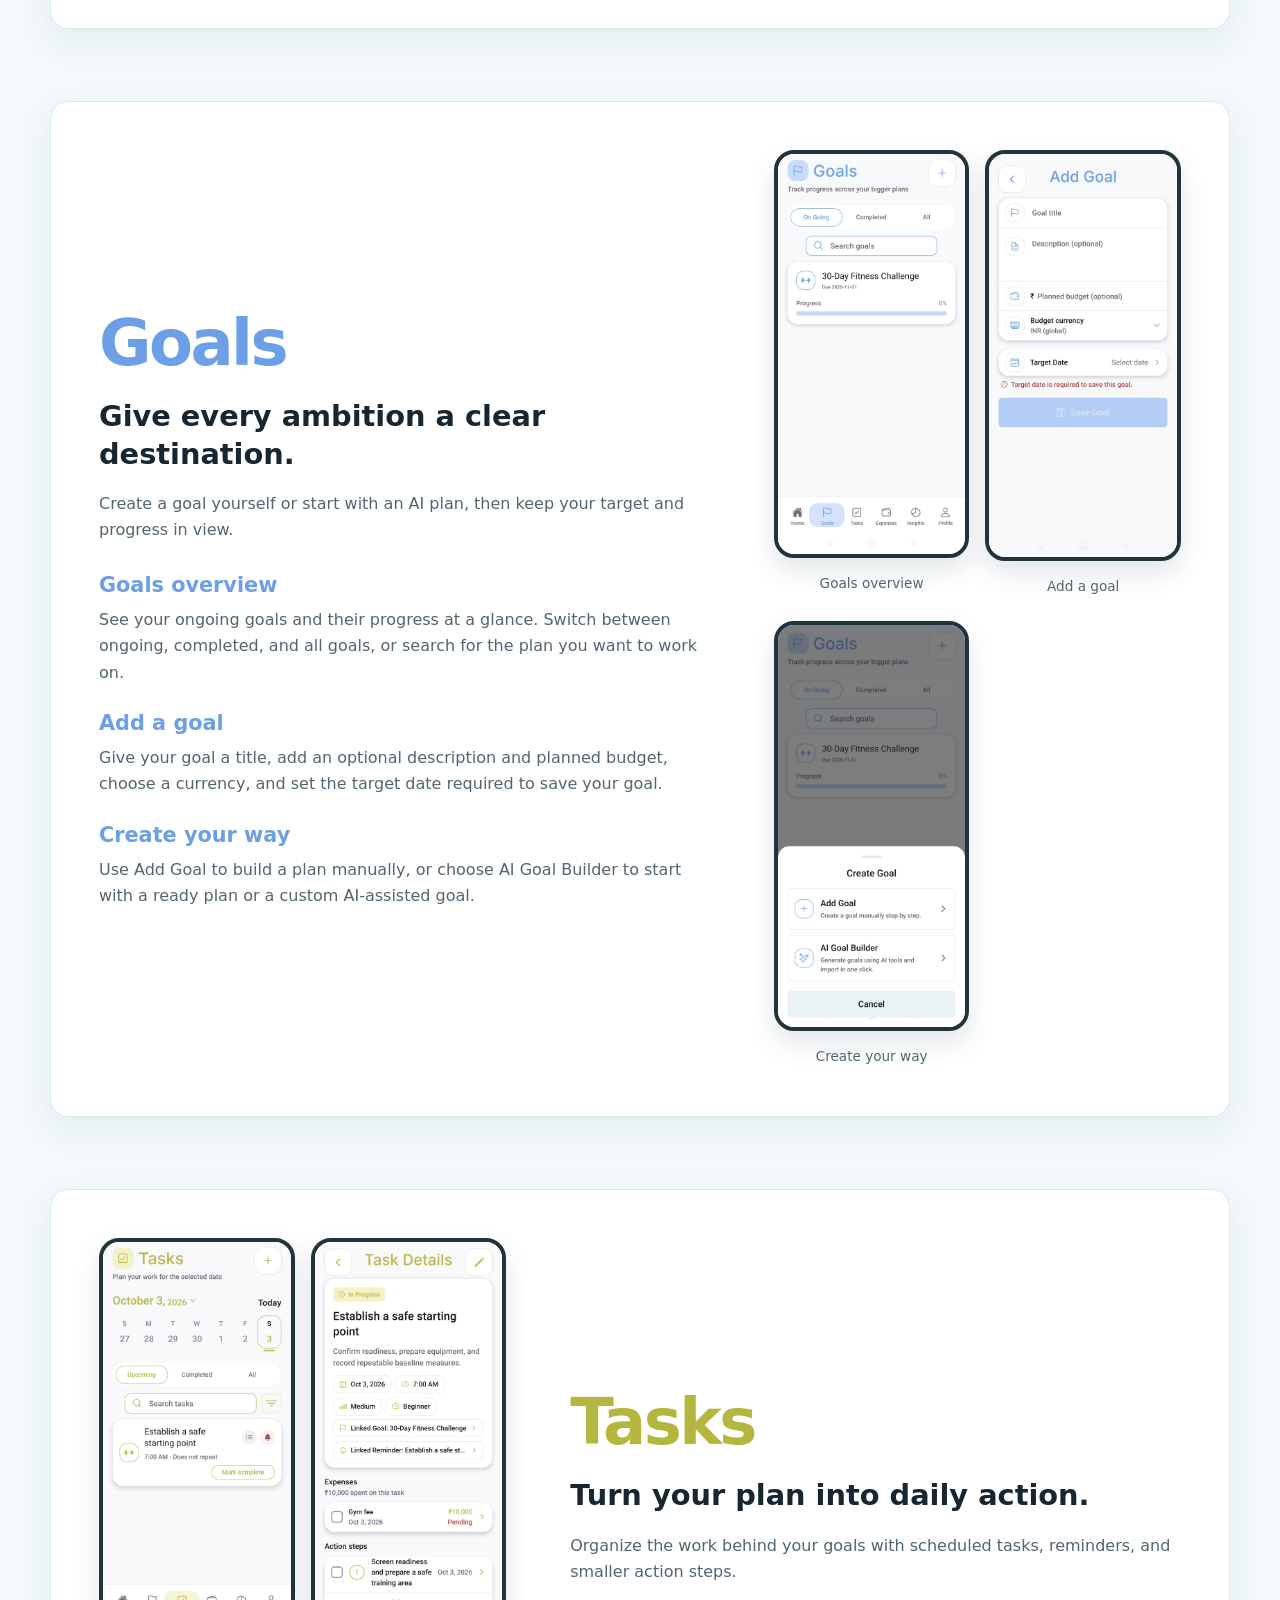
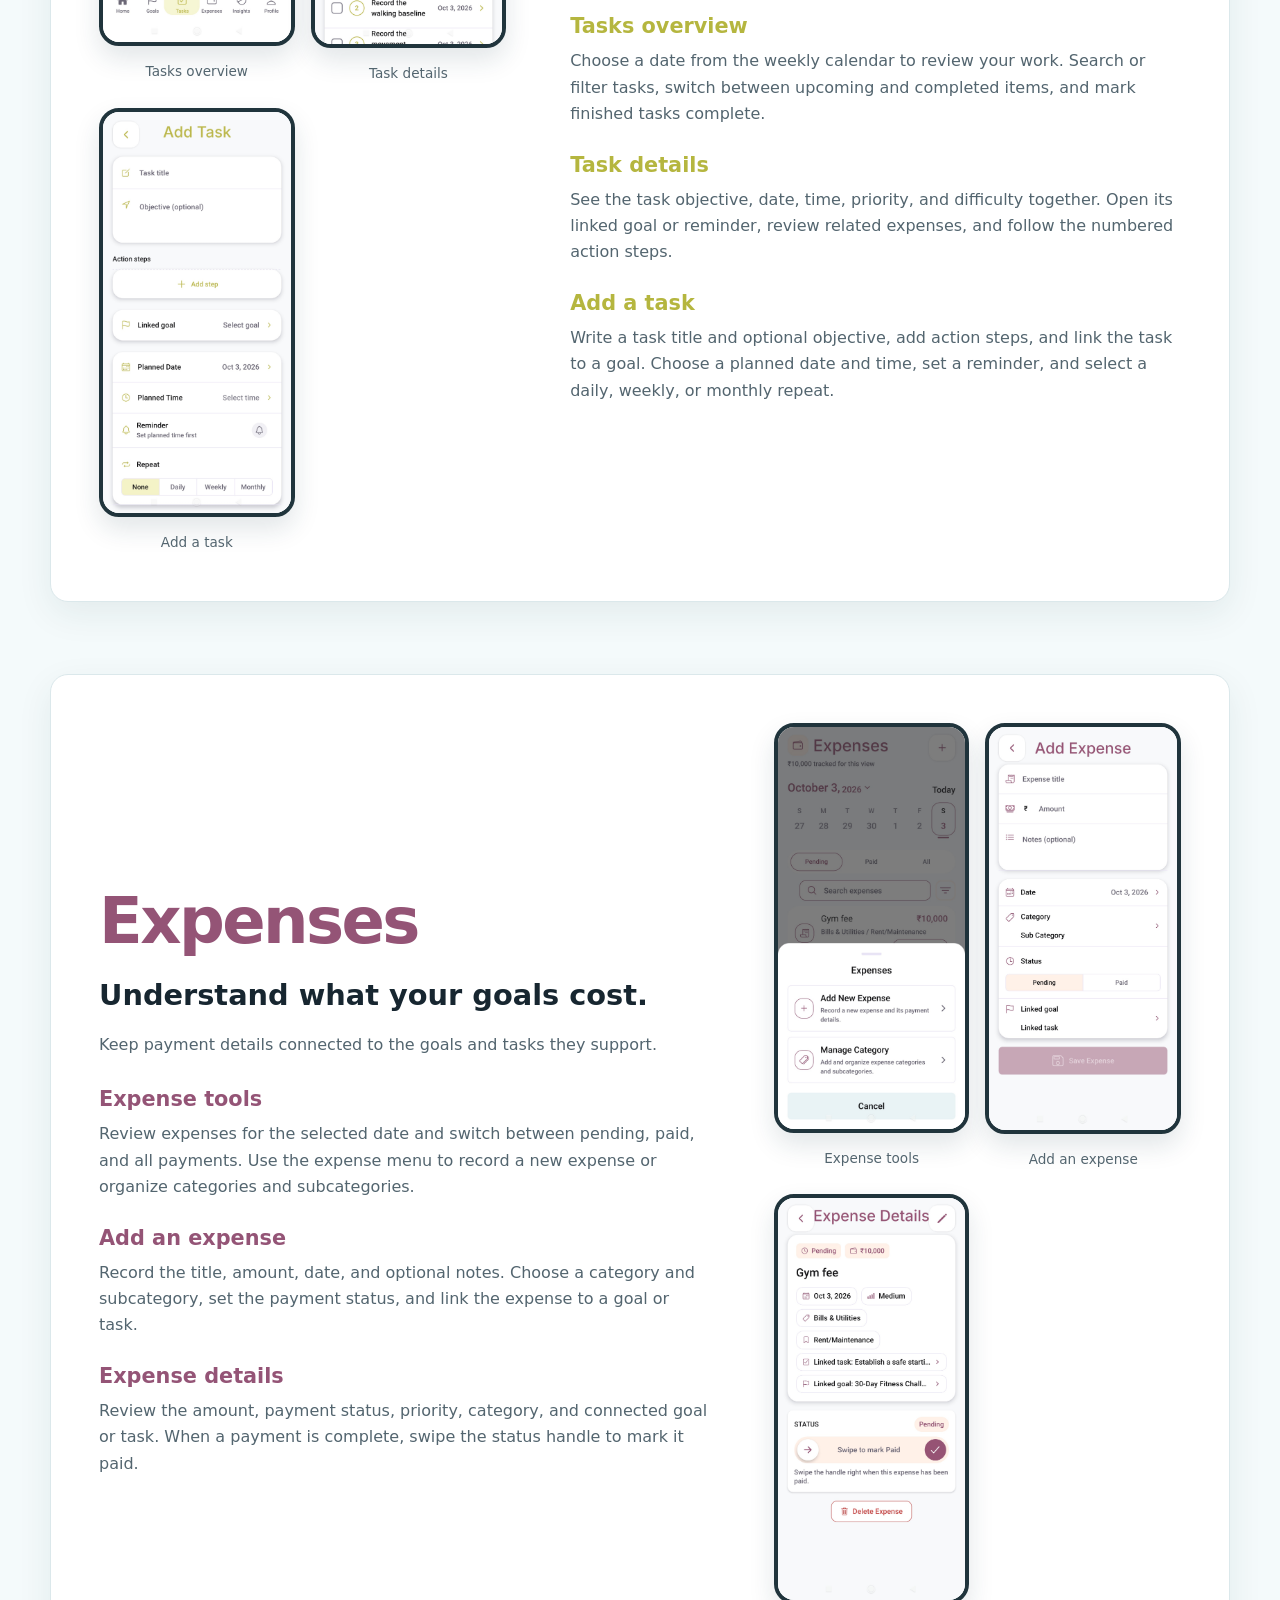
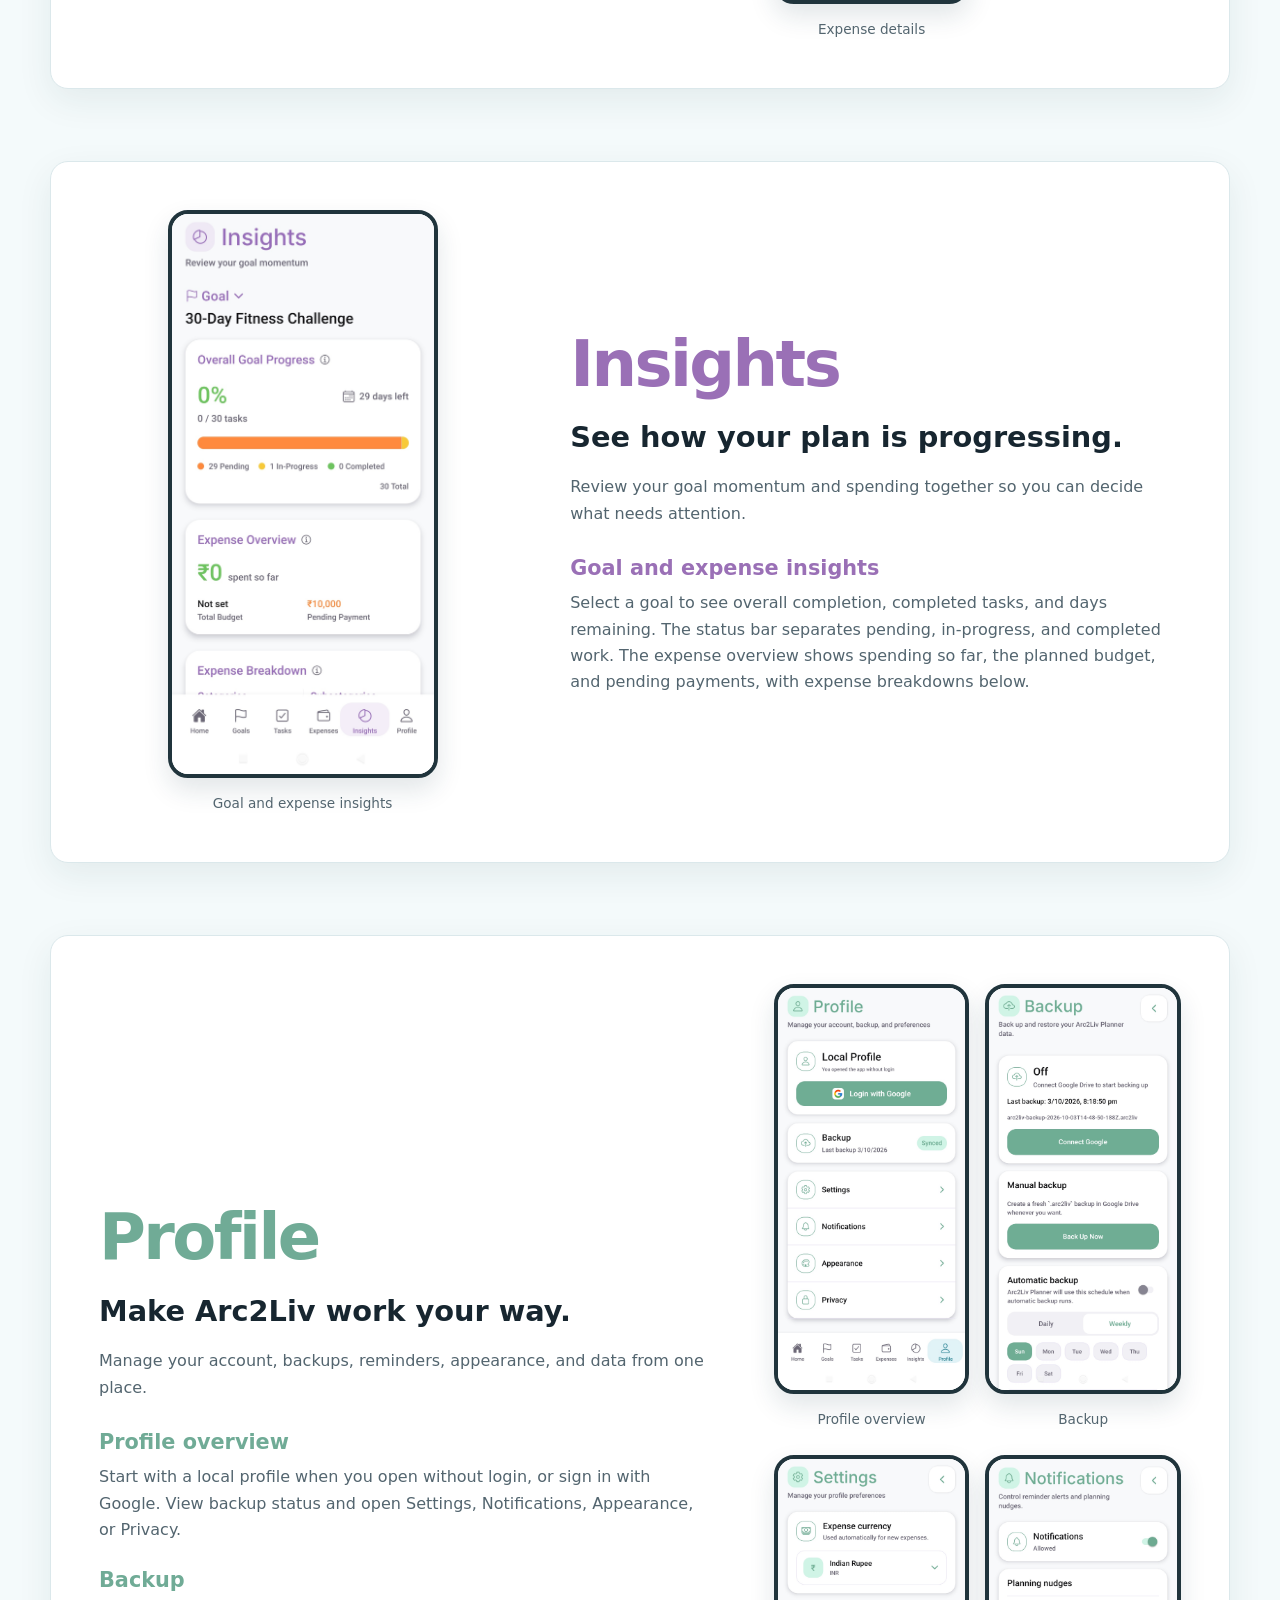
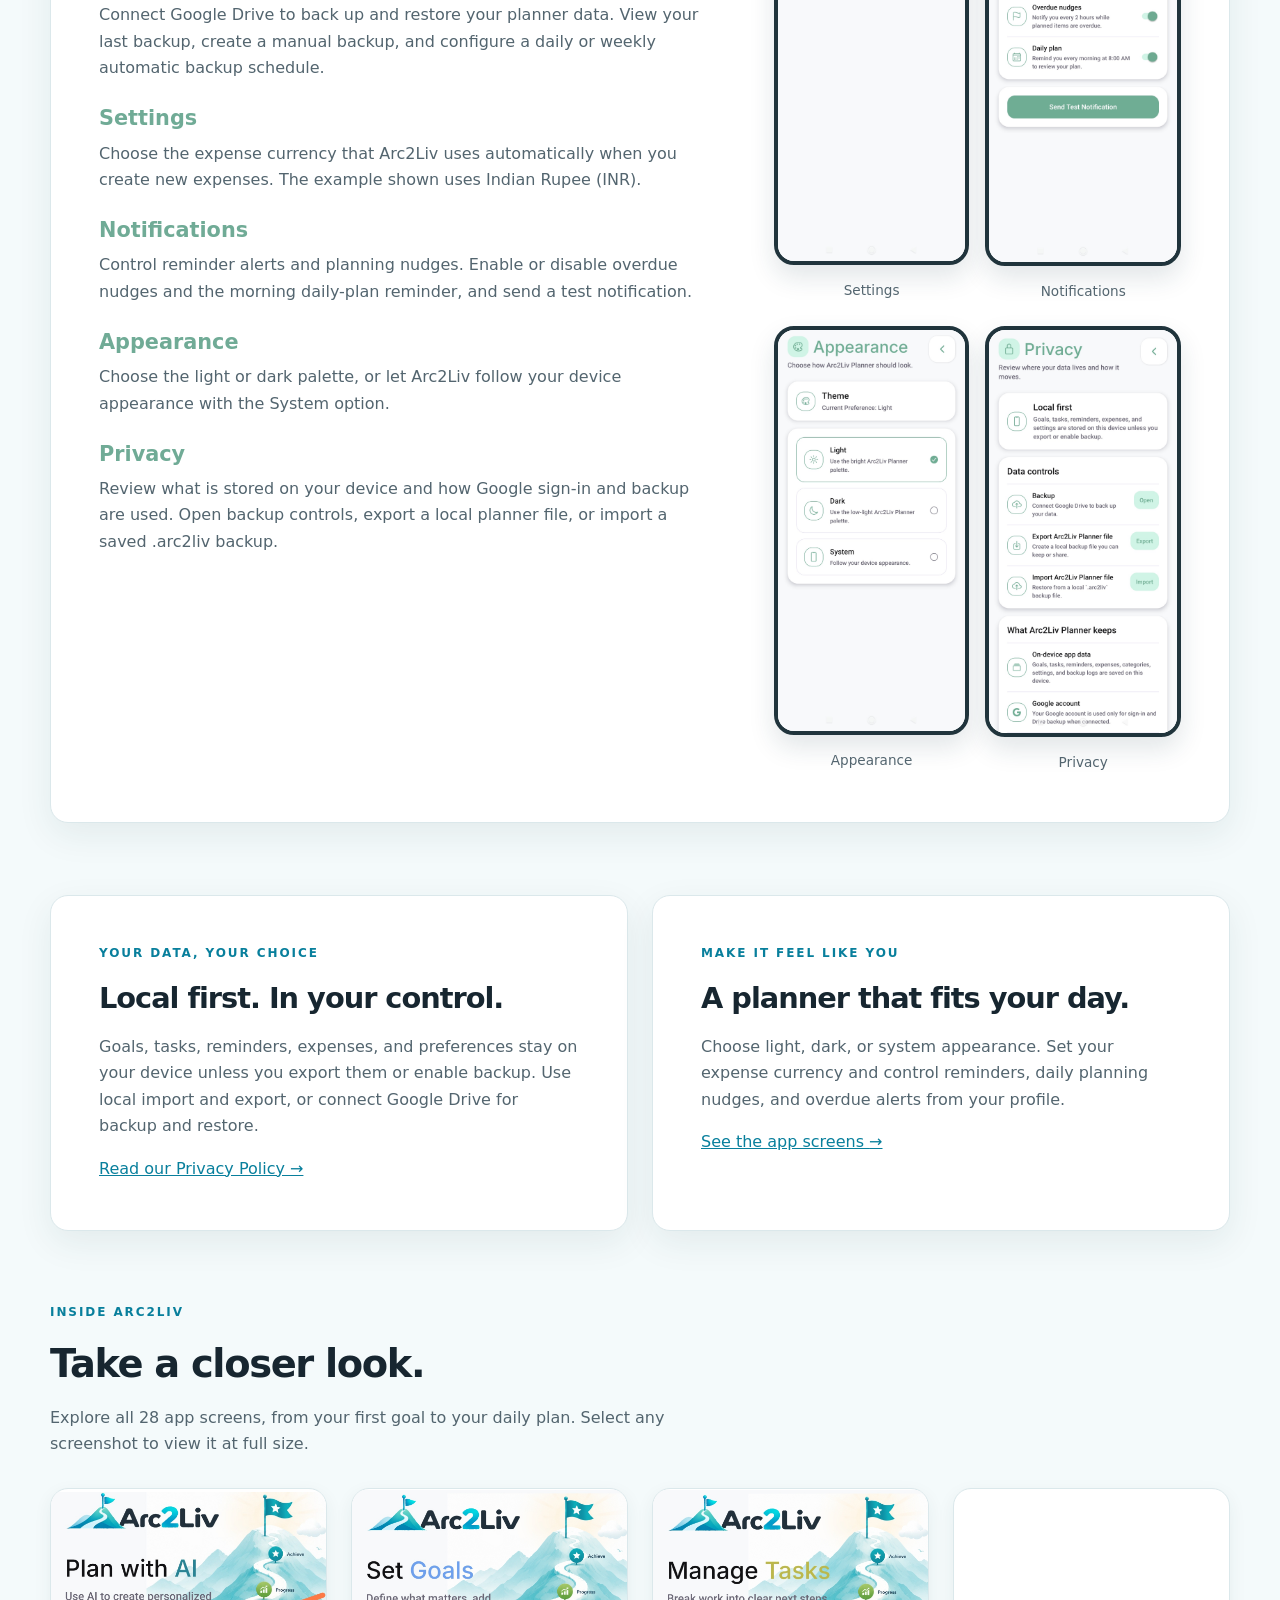
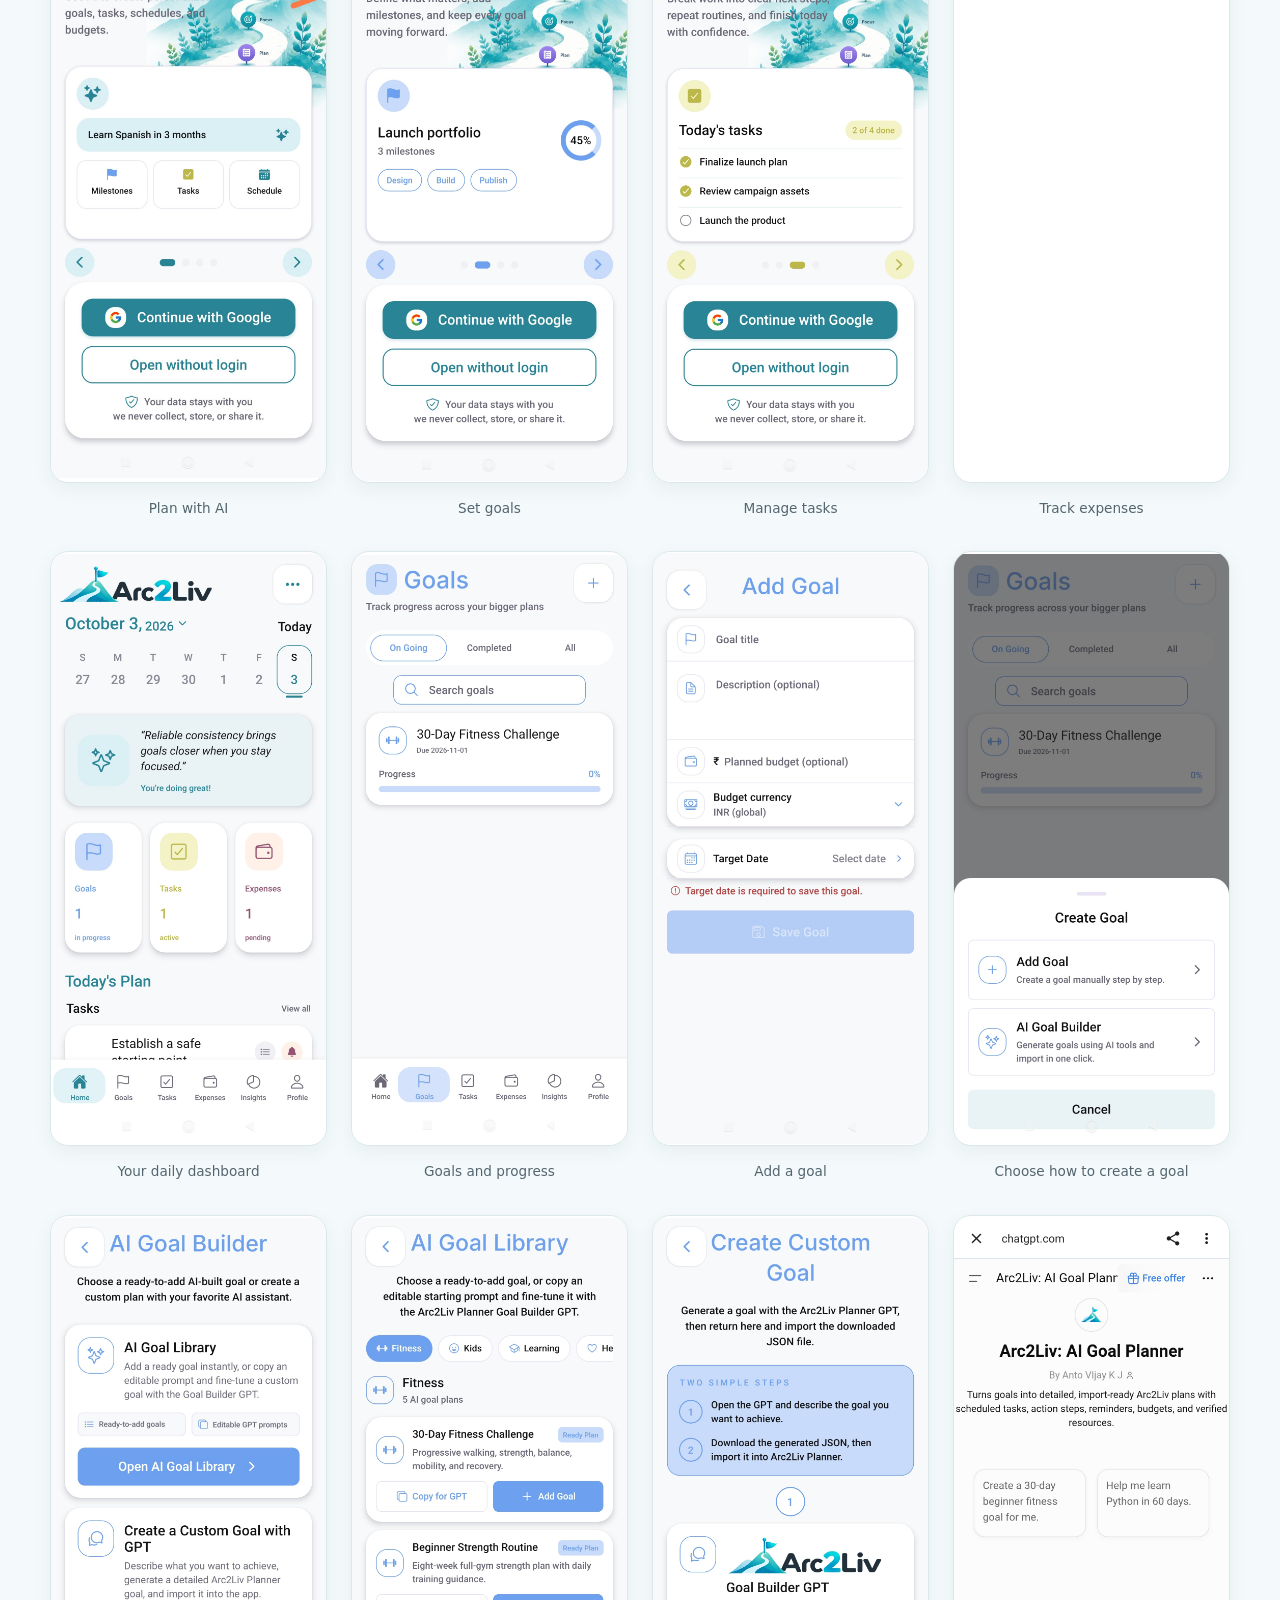
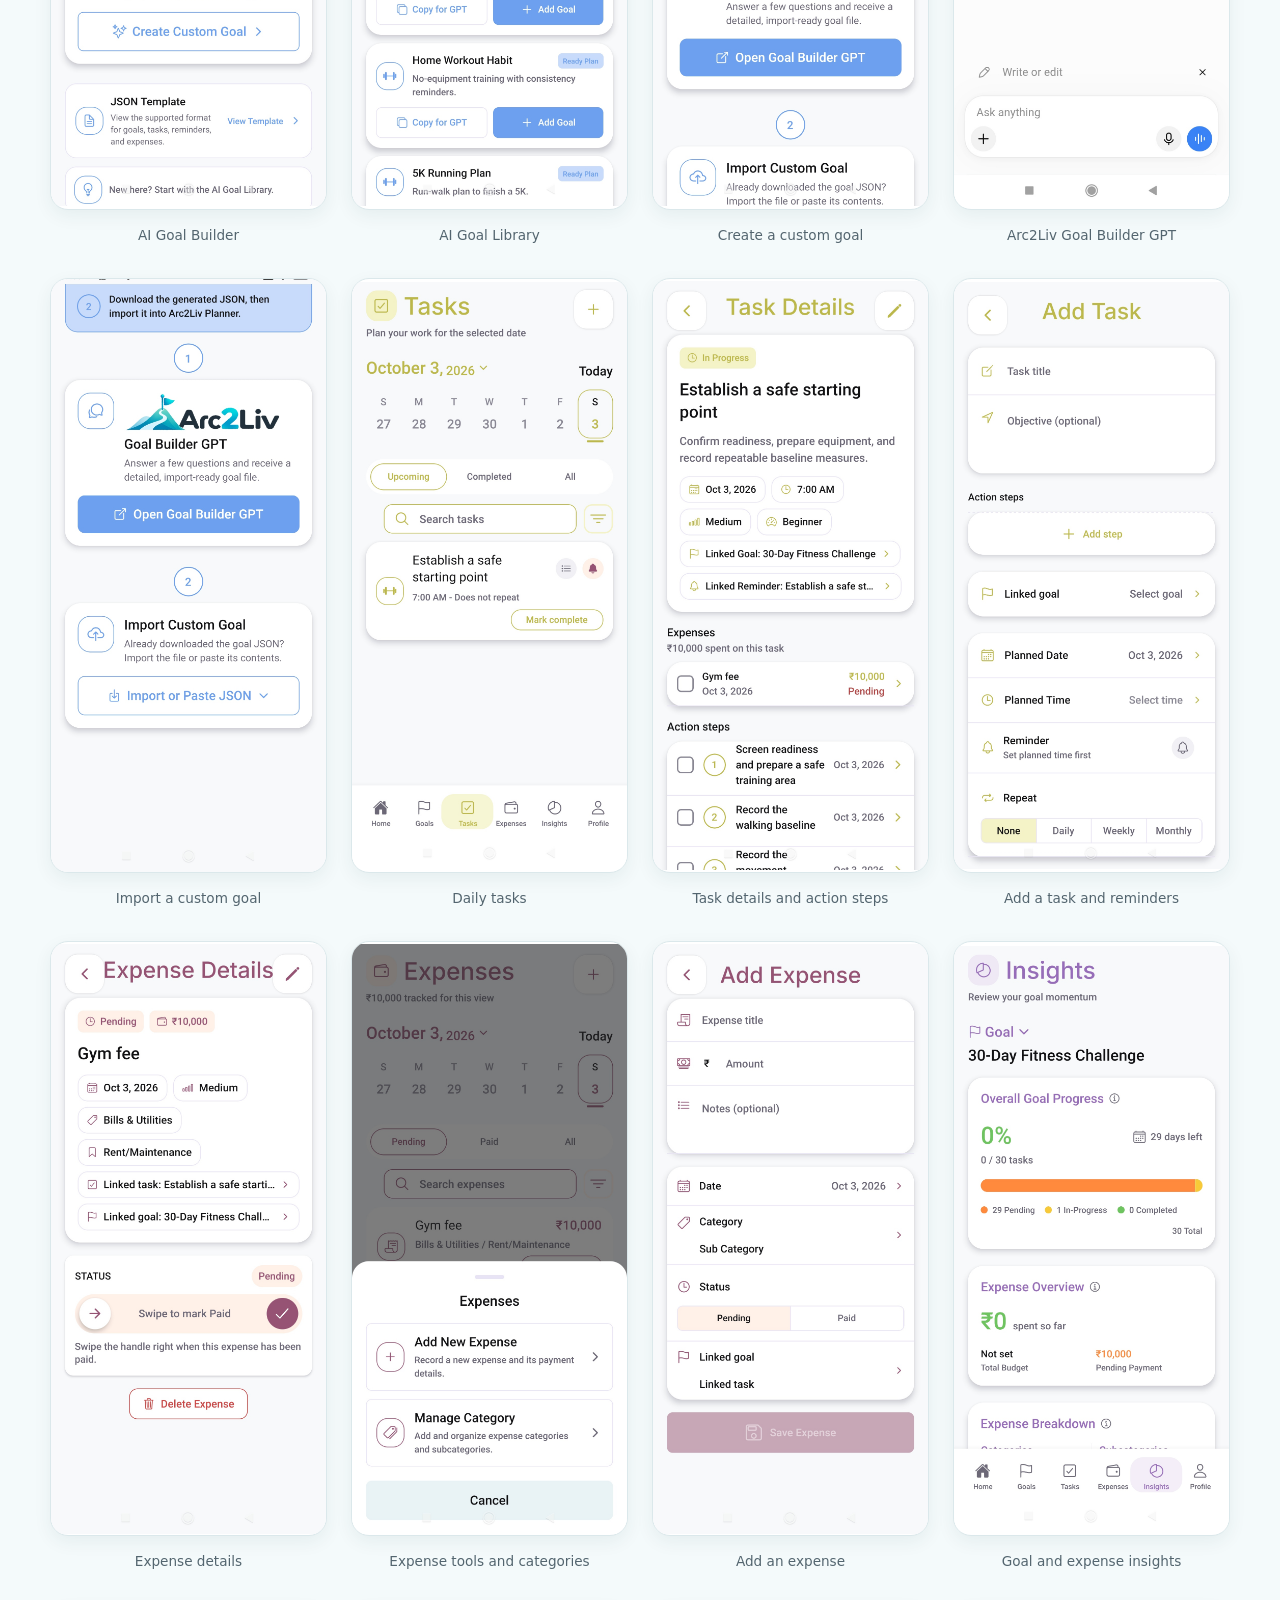
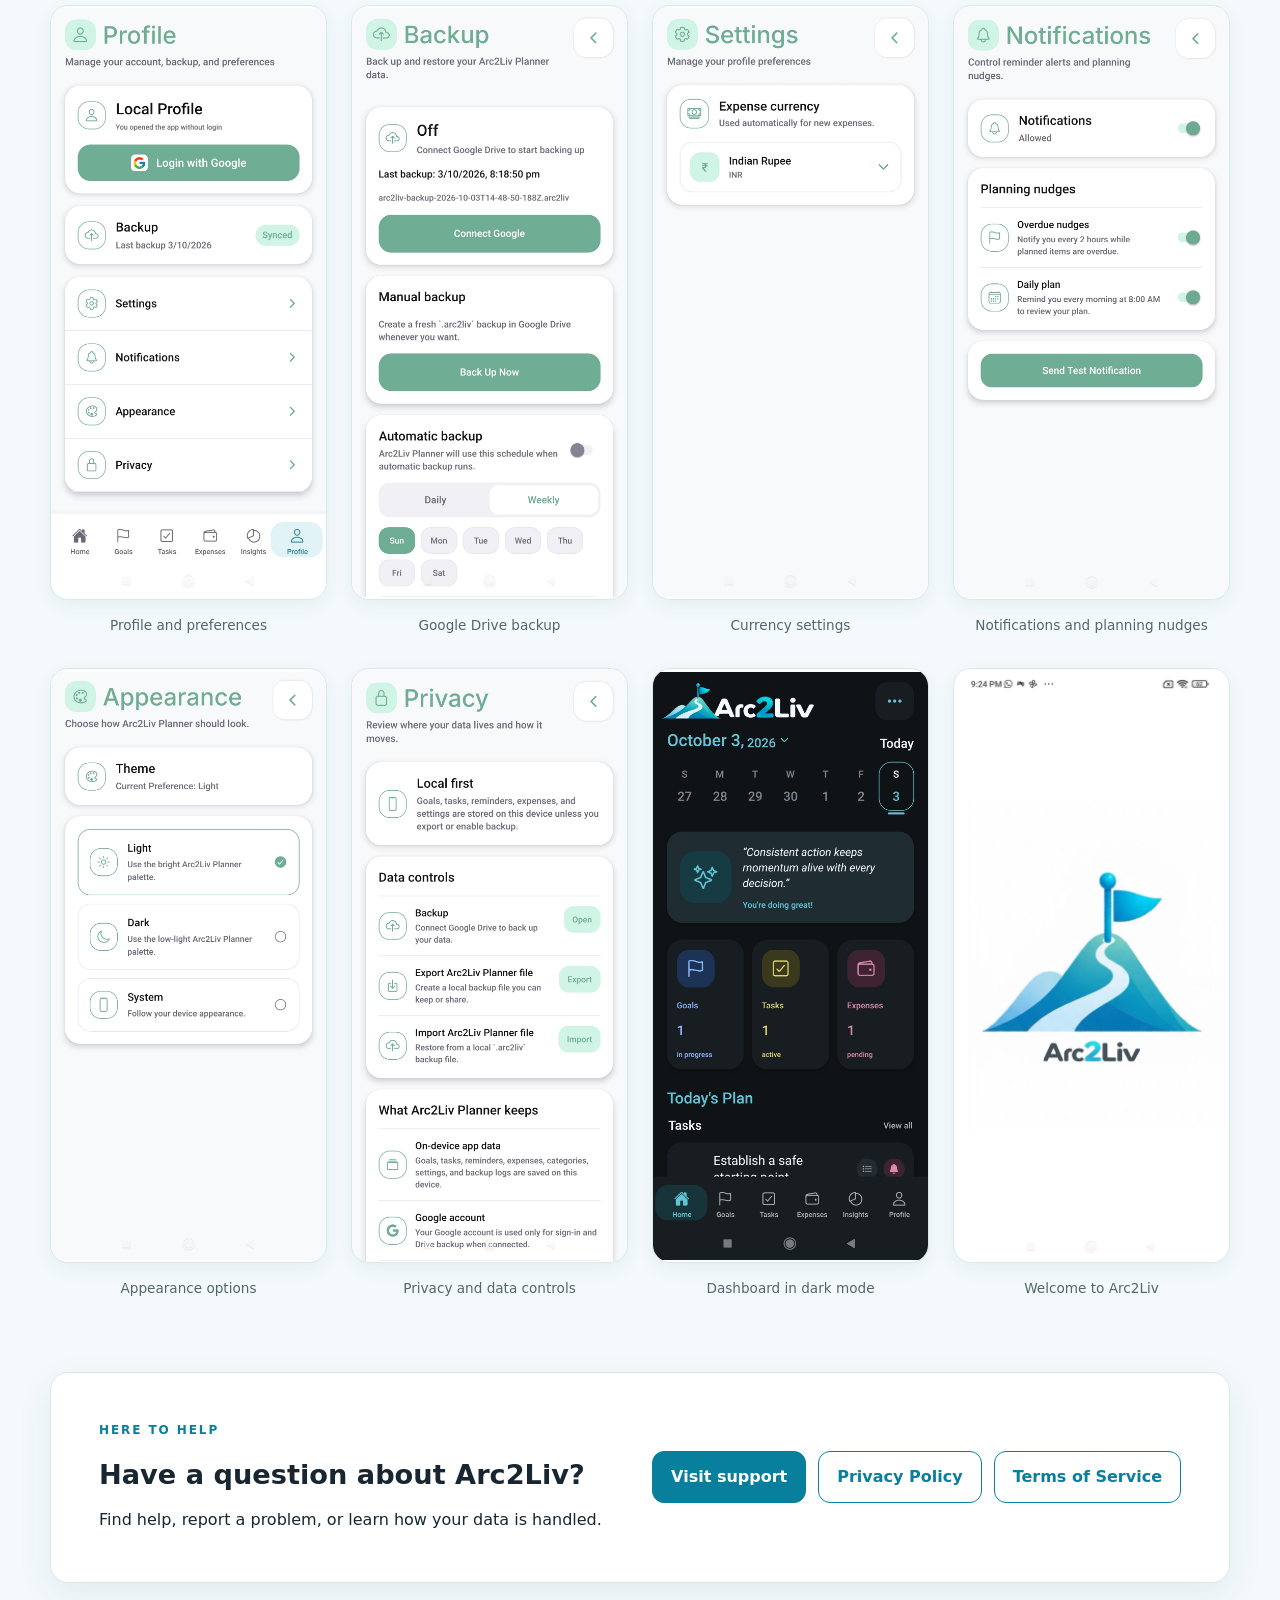
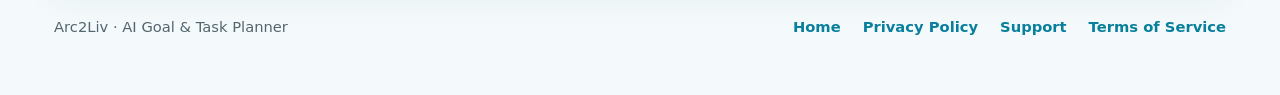
==== commit 5f9ff73b: "Group home sections under a separate dropdown control" ====
--- a/home/index.html
+++ b/home/index.html
@@ -6,13 +6,28 @@
   <meta name="description" content="Meet Arc2Liv: AI Goal Planner. Organize goals, daily tasks, reminders, and expenses with AI-assisted plans and local-first data controls.">
   <title>Arc2Liv | AI Goal &amp; Task Planner</title>
   <link rel="stylesheet" href="../assets/site.css">
+  <script src="../assets/navigation.js" defer></script>
 </head>
 <body class="home">
   <a class="skip-link" href="#main-content">Skip to content</a>
   <main id="main-content">
     <div class="home-header">
       <header class="brand"><a href="../" aria-label="Arc2Liv home"><img src="../assets/arc2liv-logo.png" alt="Arc2Liv"><p>AI - Goal &amp; Task Planner</p></a></header>
-      <nav class="home-nav" aria-label="Main navigation"><a href="../" aria-current="page">Home</a><a href="../#features">Features</a><a href="../#screenshots">Screenshots</a><a href="../privacy/">Privacy</a><a href="../terms/">Terms</a><a href="../support/">Support</a></nav>
+      <nav class="home-nav" aria-label="Main navigation">
+        <div class="home-menu-group">
+          <a href="../" aria-current="page">Home</a>
+          <details class="home-dropdown">
+            <summary aria-label="Home sections"><span aria-hidden="true">▾</span></summary>
+            <div class="home-dropdown-links">
+              <a href="../#features">Features</a>
+              <a href="../#screenshots">Screenshots</a>
+            </div>
+          </details>
+        </div>
+        <a href="../privacy/">Privacy</a>
+        <a href="../terms/">Terms</a>
+        <a href="../support/">Support</a>
+      </nav>
     </div>
     <section class="card hero" aria-labelledby="hero-title">
       <div class="hero-copy">
--- a/assets/site.css
+++ b/assets/site.css
@@ -104,3 +104,16 @@
 .home-nav a[aria-current="page"] { border-bottom:2px solid var(--accent); }
 .info-page a:focus-visible { outline:3px solid var(--accent); outline-offset:5px; }
 @media (max-width:650px) { .info-page .home-header { flex-direction:column; gap:20px; } .info-page .home-nav { justify-content:flex-start; } }
+
+/* Home stays a direct link; the adjacent control opens section links. */
+.home-menu-group { display:flex; align-items:center; gap:4px; }
+.home-nav { align-items:center; }
+.home-dropdown { position:relative; }
+.home-dropdown summary { display:flex; align-items:center; justify-content:center; width:36px; height:36px; border:1px solid var(--line); border-radius:8px; color:var(--accent); background:var(--surface); cursor:pointer; list-style:none; }
+.home-dropdown summary::-webkit-details-marker { display:none; }
+.home-dropdown summary:focus-visible { outline:3px solid var(--accent); outline-offset:3px; }
+.home-dropdown summary:hover,.home-dropdown[open] summary { background:#e4f5f6; }
+.home-dropdown[open] summary span { transform:rotate(180deg); }
+.home-dropdown-links { position:absolute; top:calc(100% + 8px); left:0; z-index:10; min-width:170px; padding:8px; border:1px solid var(--line); border-radius:12px; background:var(--surface); box-shadow:0 12px 30px rgba(22,61,70,.14); }
+.home-dropdown-links a { display:block; padding:10px 12px; border-radius:6px; }
+.home-dropdown-links a:hover { background:var(--page); }
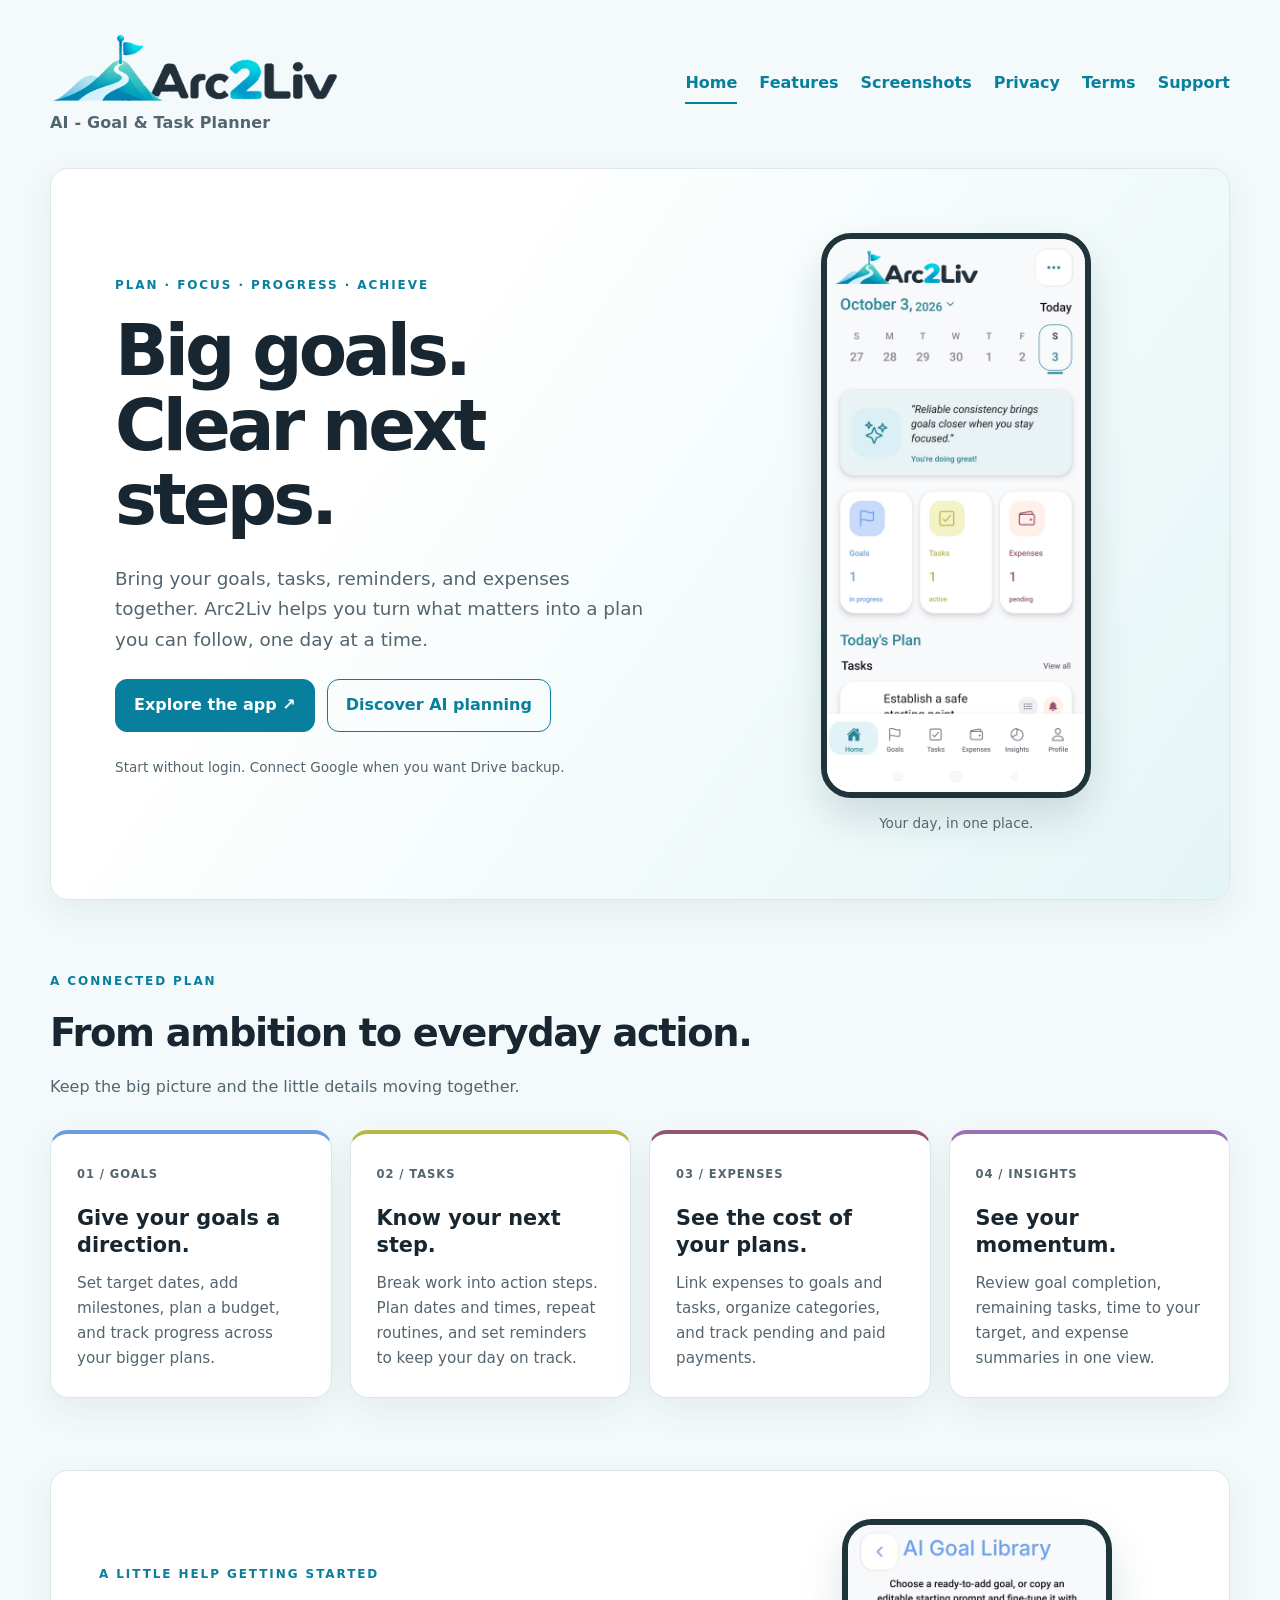
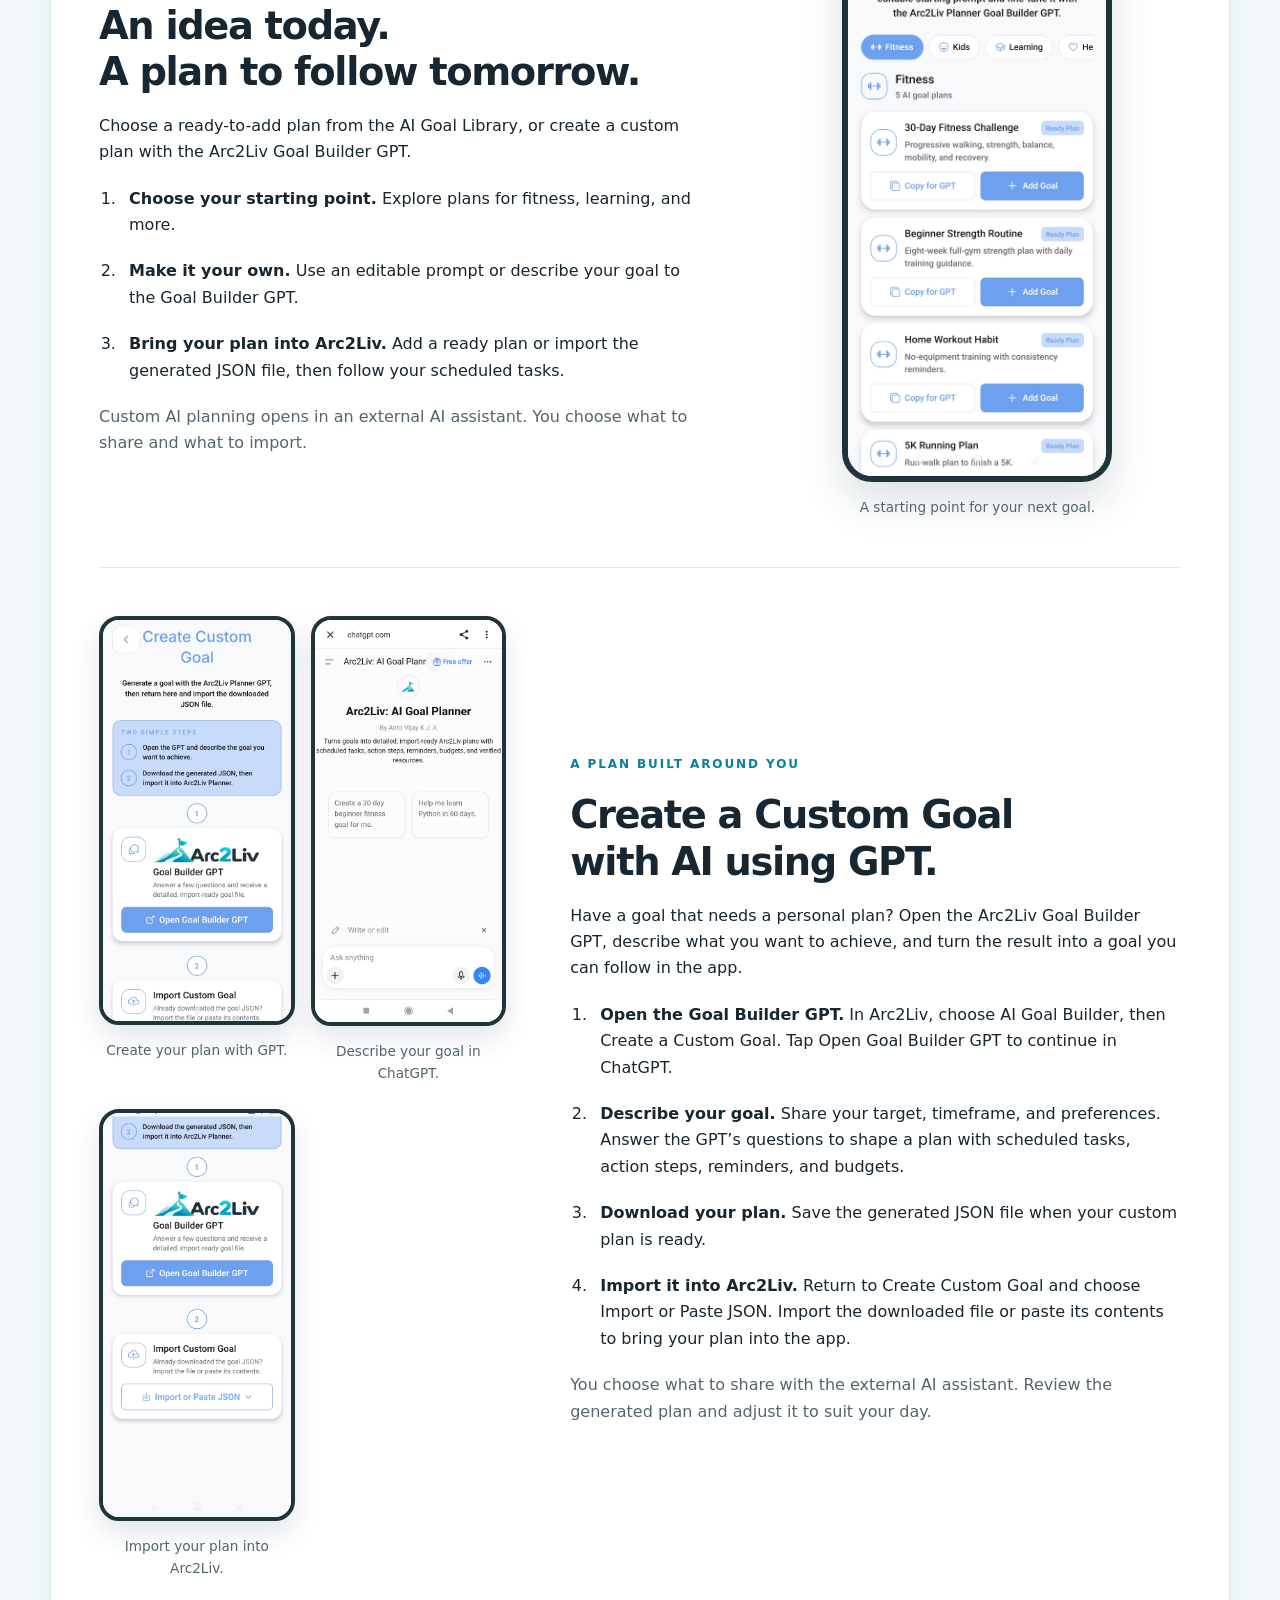
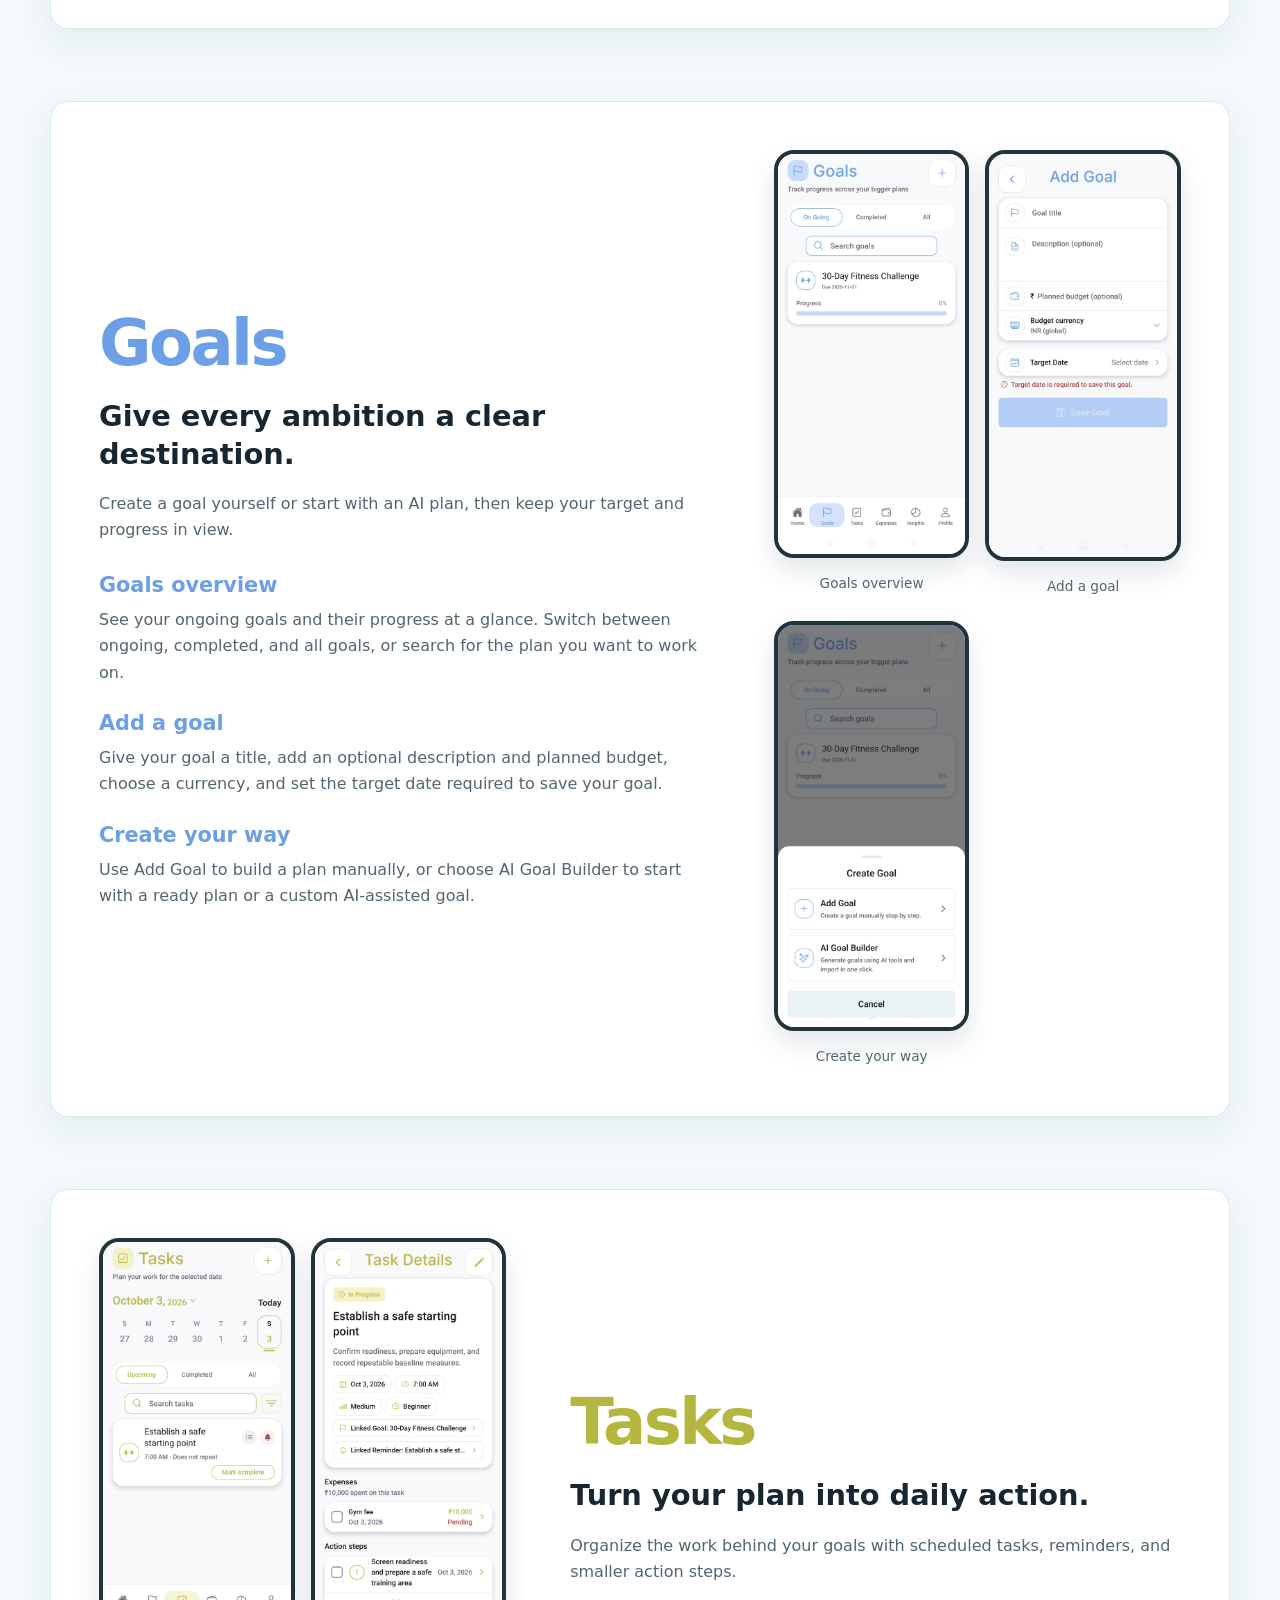
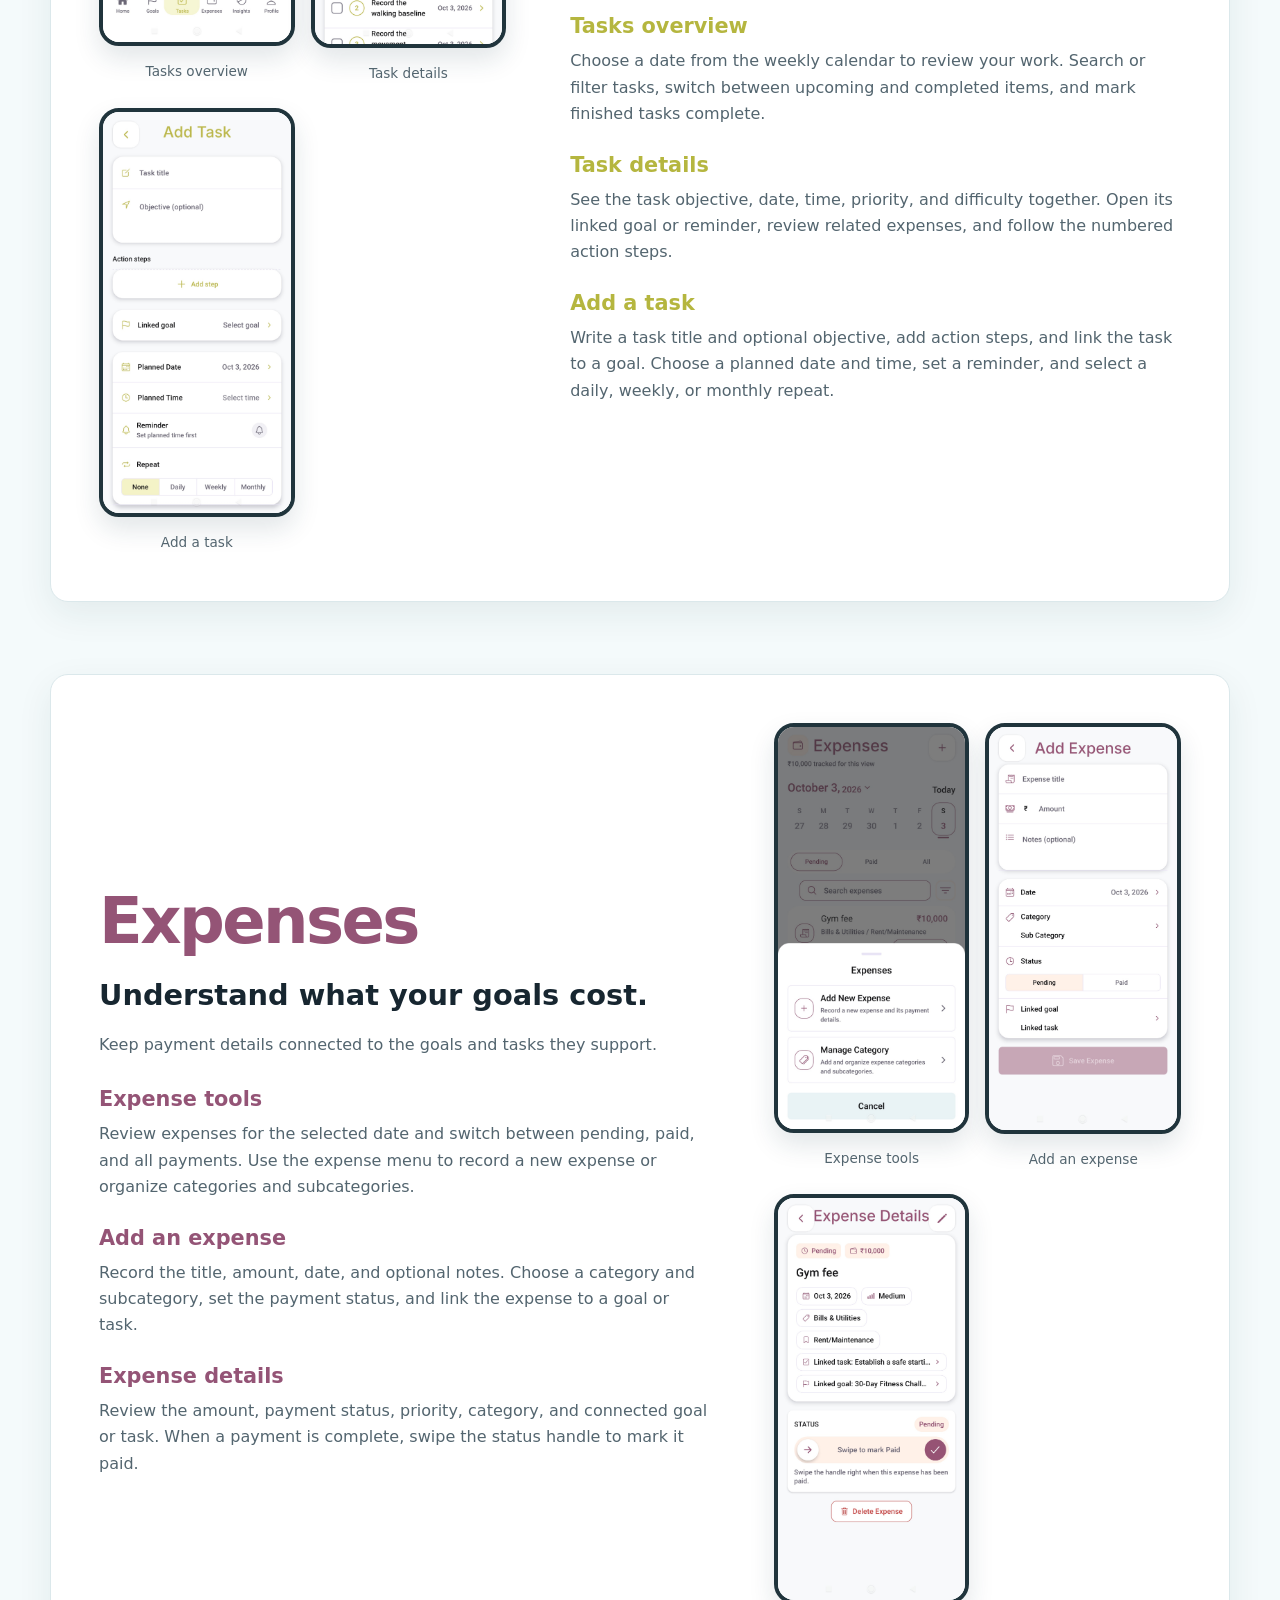
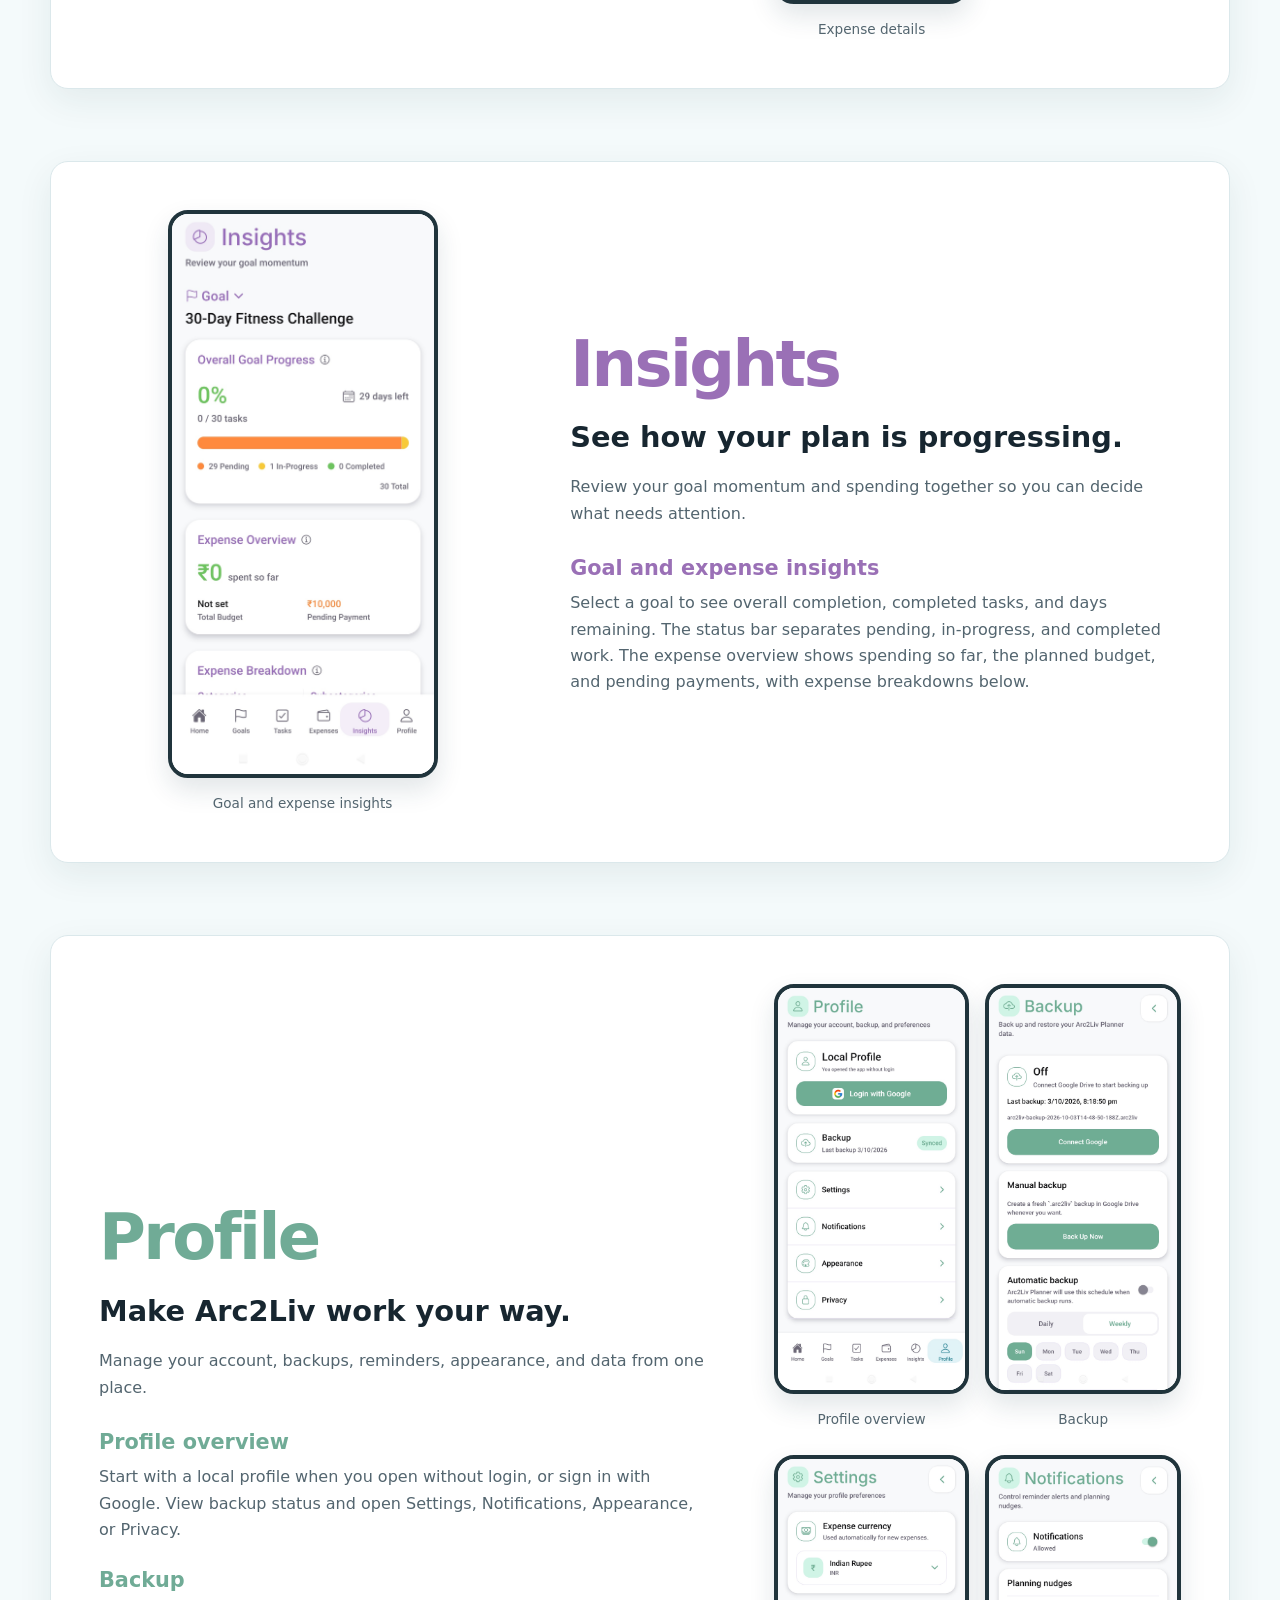
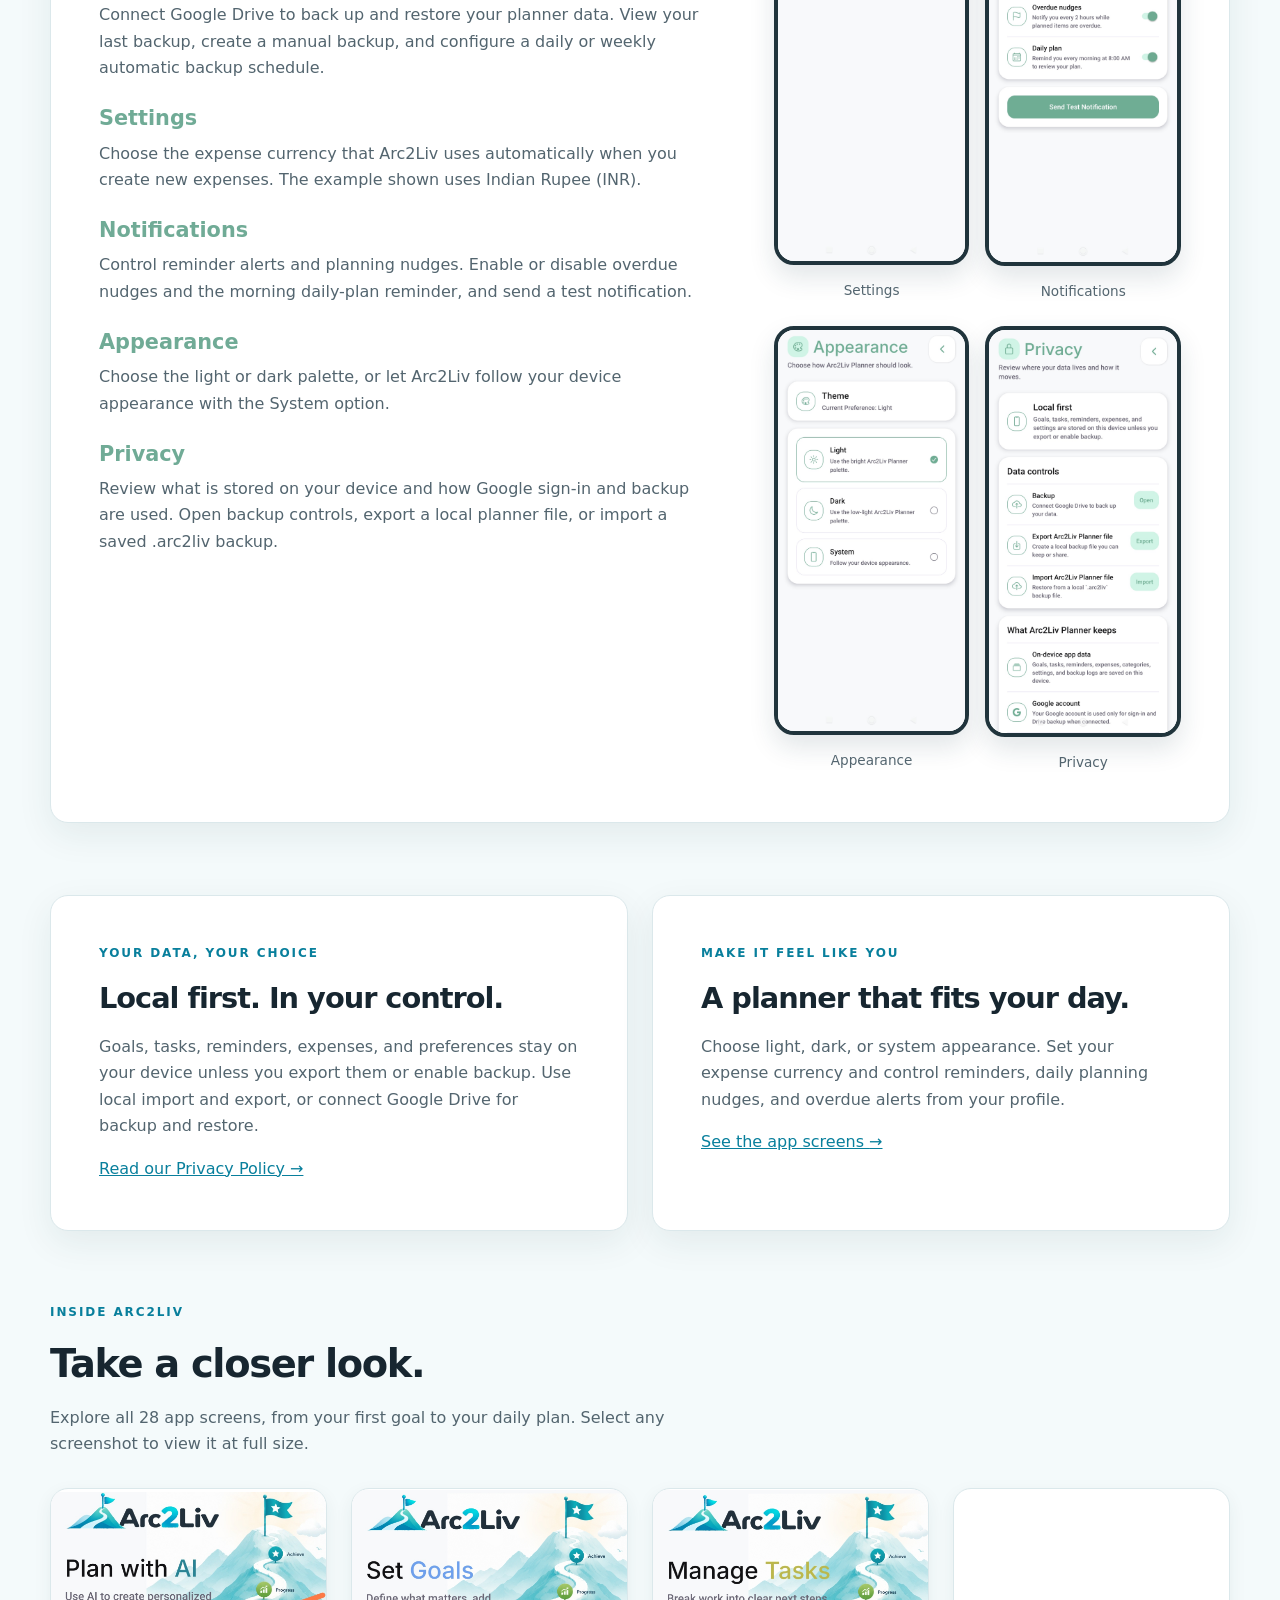
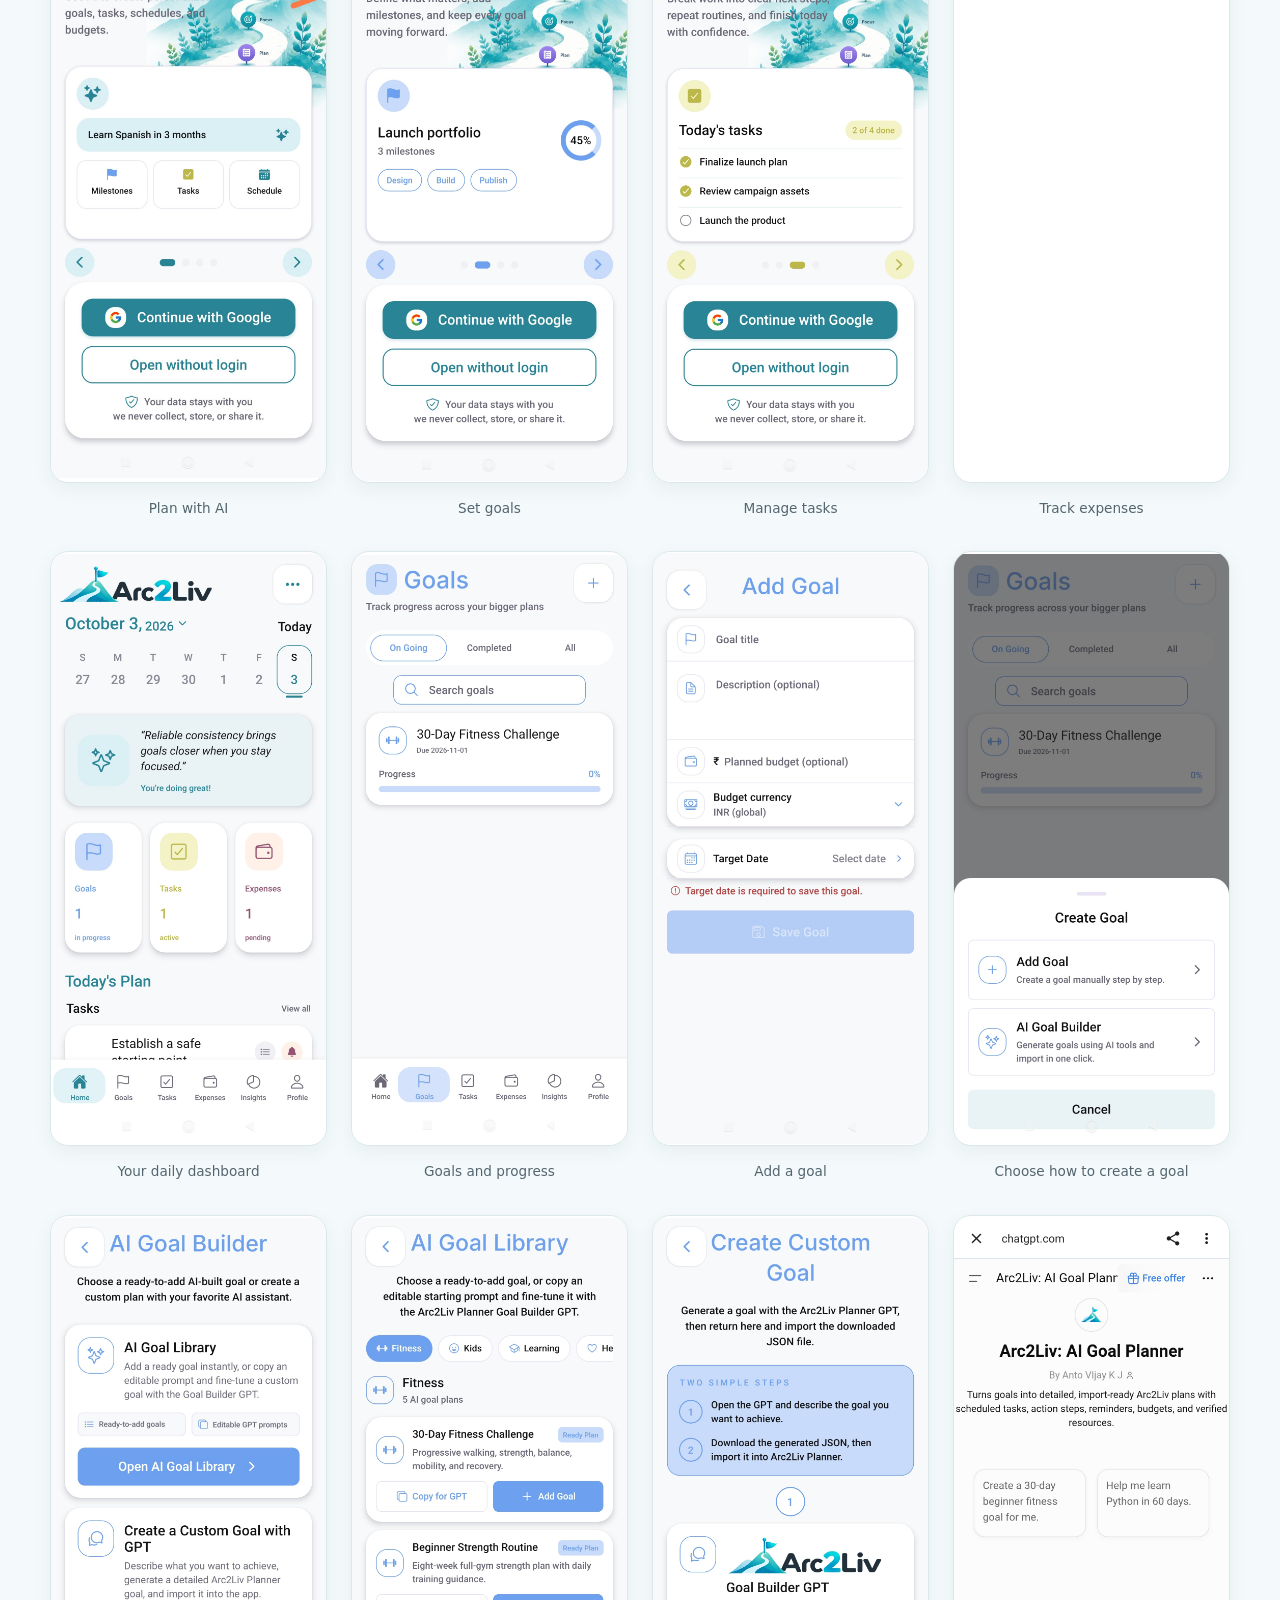
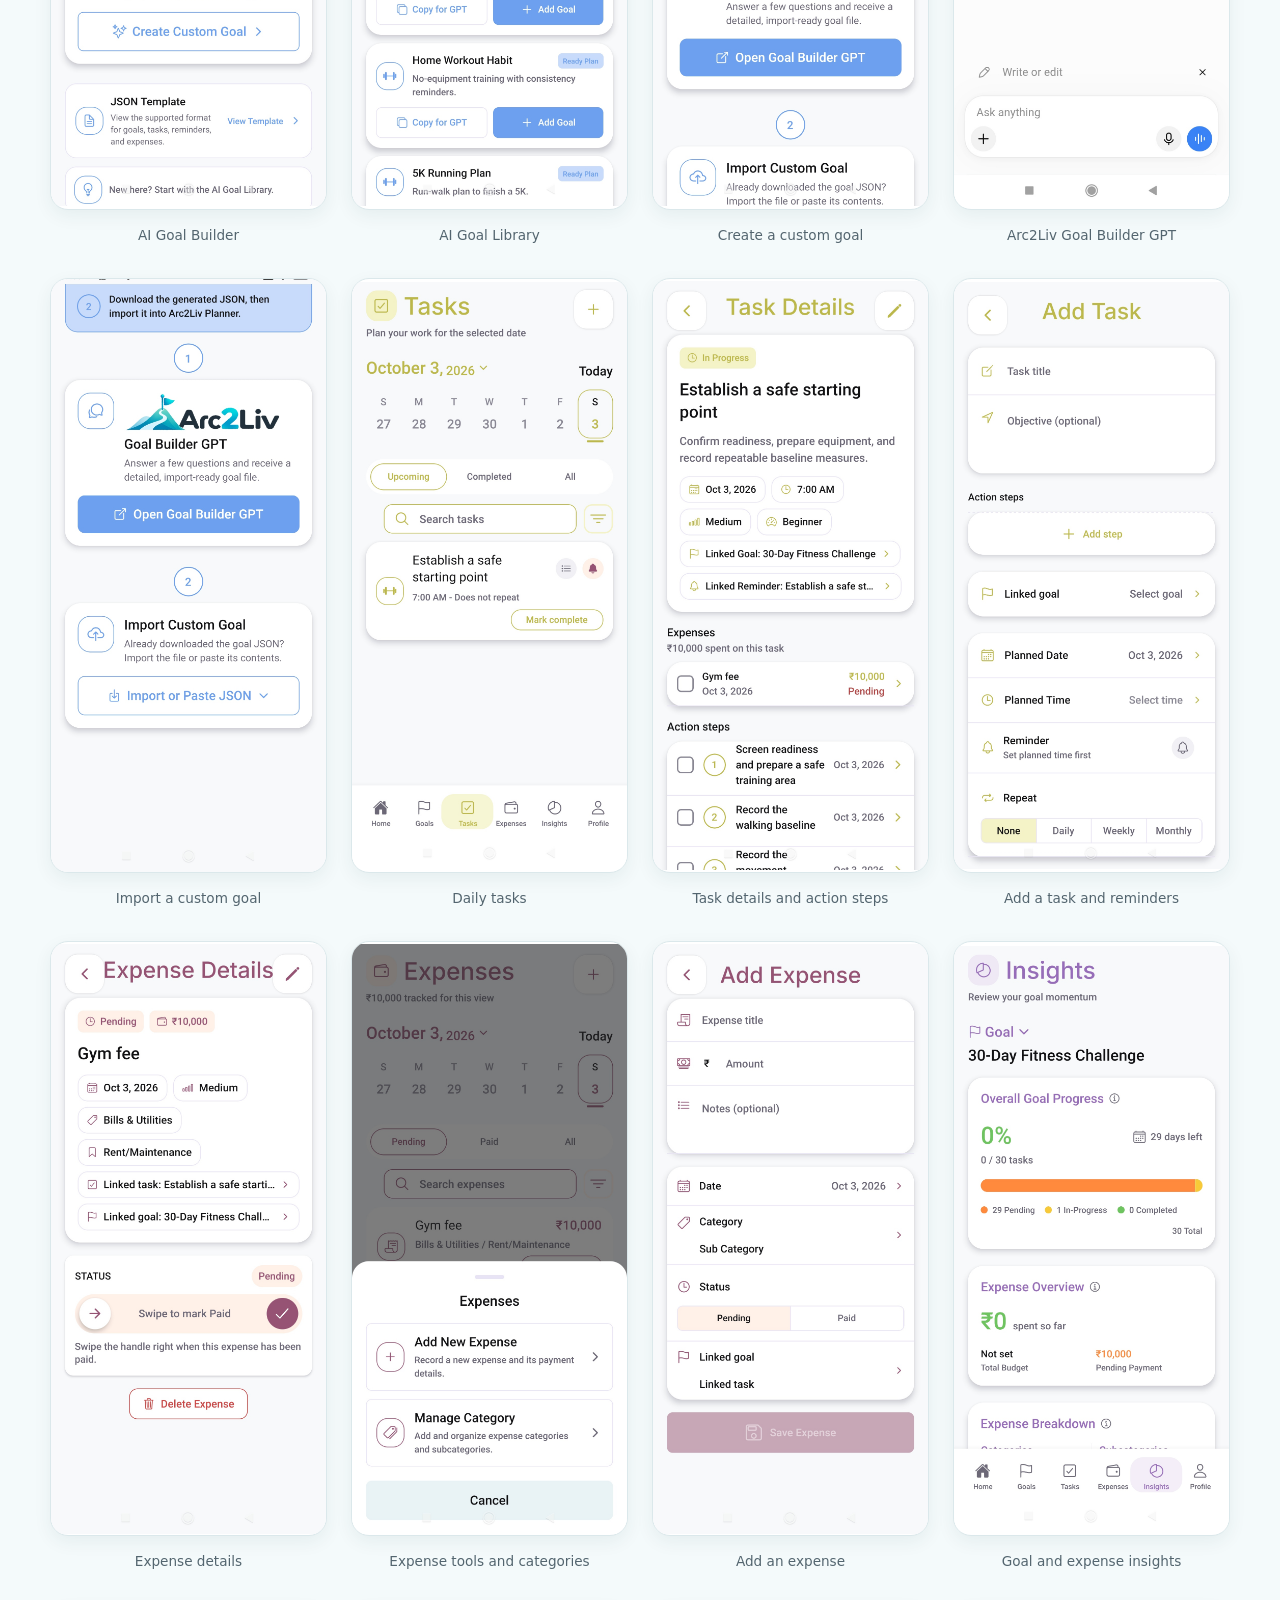
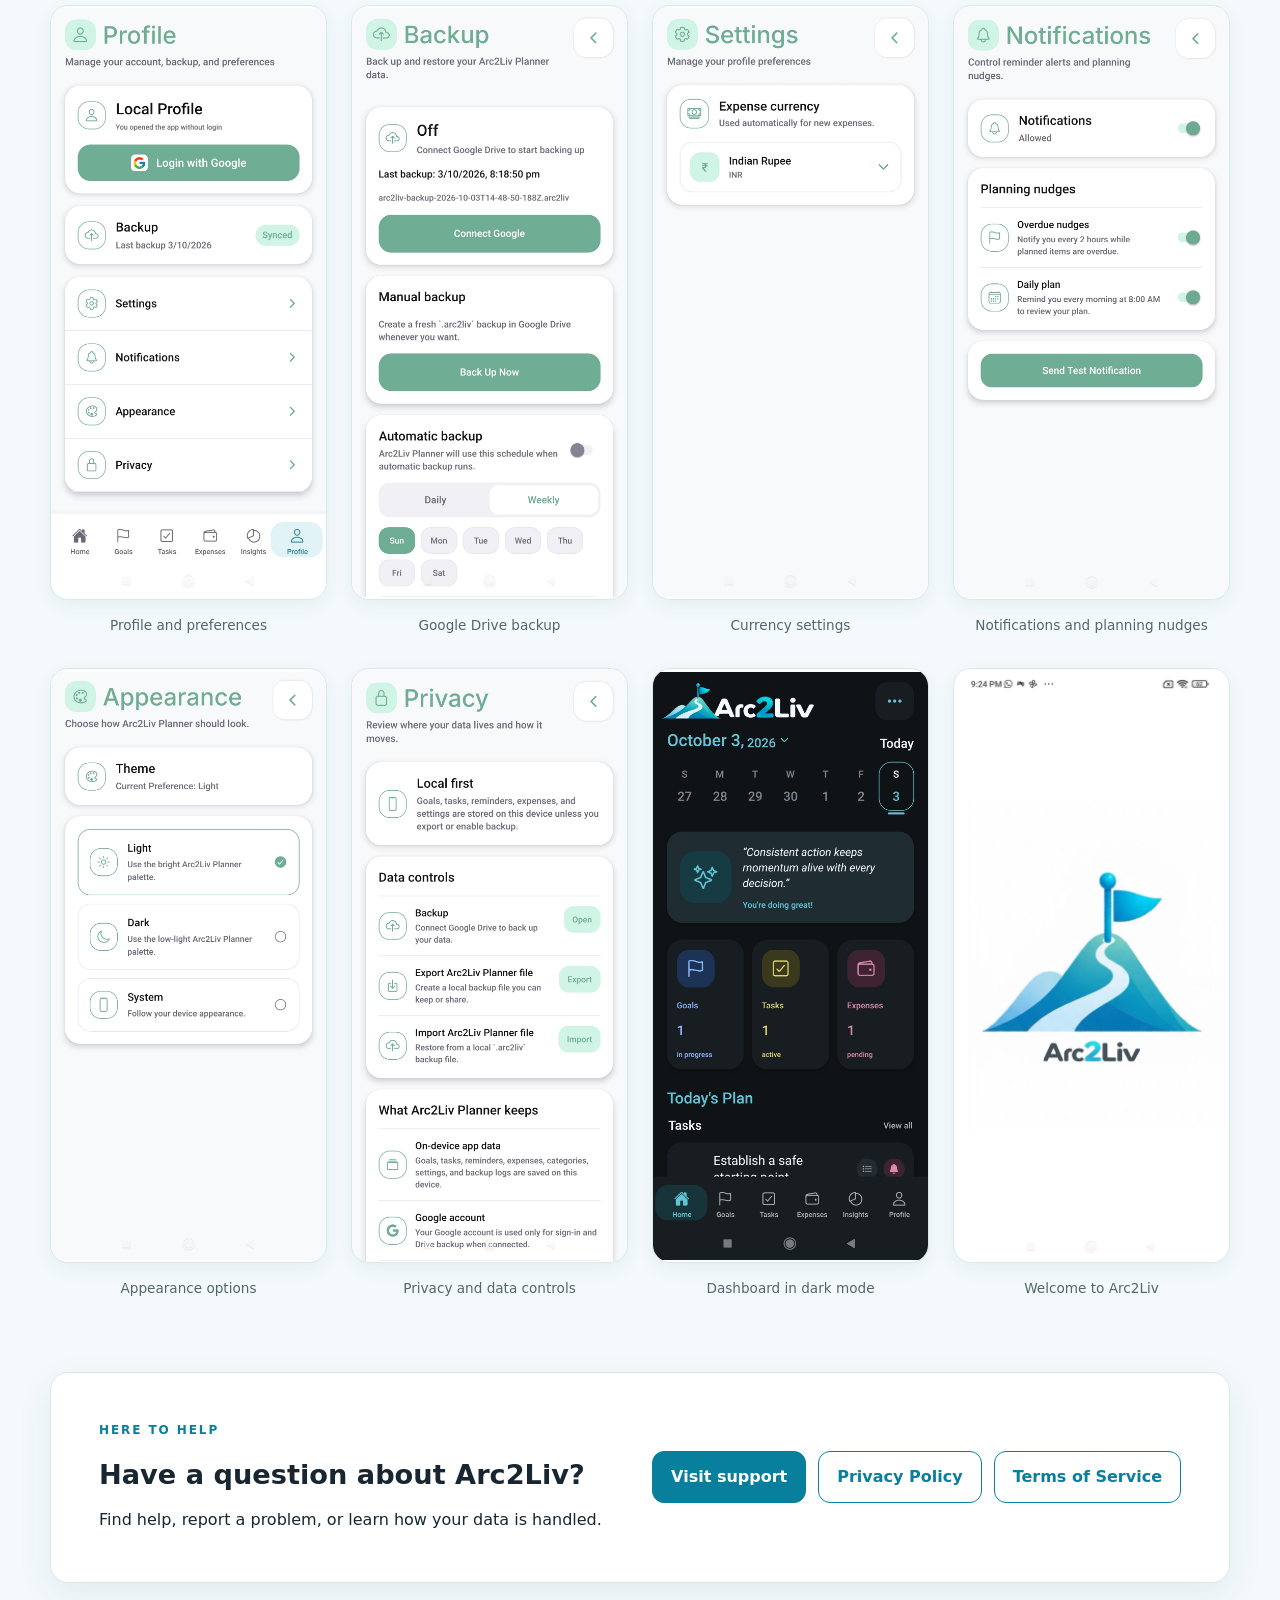
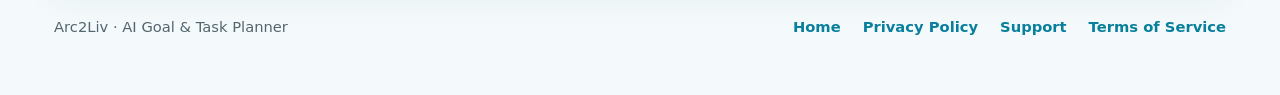
==== commit 5b0945ef: "Merge remote-tracking branch 'origin/main' into docs/support-email" ====
--- a/home/index.html
+++ b/home/index.html
@@ -6,28 +6,13 @@
   <meta name="description" content="Meet Arc2Liv: AI Goal Planner. Organize goals, daily tasks, reminders, and expenses with AI-assisted plans and local-first data controls.">
   <title>Arc2Liv | AI Goal &amp; Task Planner</title>
   <link rel="stylesheet" href="../assets/site.css">
-  <script src="../assets/navigation.js" defer></script>
 </head>
 <body class="home">
   <a class="skip-link" href="#main-content">Skip to content</a>
   <main id="main-content">
     <div class="home-header">
       <header class="brand"><a href="../" aria-label="Arc2Liv home"><img src="../assets/arc2liv-logo.png" alt="Arc2Liv"><p>AI - Goal &amp; Task Planner</p></a></header>
-      <nav class="home-nav" aria-label="Main navigation">
-        <div class="home-menu-group">
-          <a href="../" aria-current="page">Home</a>
-          <details class="home-dropdown">
-            <summary aria-label="Home sections"><span aria-hidden="true">▾</span></summary>
-            <div class="home-dropdown-links">
-              <a href="../#features">Features</a>
-              <a href="../#screenshots">Screenshots</a>
-            </div>
-          </details>
-        </div>
-        <a href="../privacy/">Privacy</a>
-        <a href="../terms/">Terms</a>
-        <a href="../support/">Support</a>
-      </nav>
+      <nav class="home-nav" aria-label="Main navigation"><a href="../" aria-current="page">Home</a><a href="../#features">Features</a><a href="../#screenshots">Screenshots</a><a href="../privacy/">Privacy</a><a href="../terms/">Terms</a><a href="../support/">Support</a></nav>
     </div>
     <section class="card hero" aria-labelledby="hero-title">
       <div class="hero-copy">
--- a/assets/site.css
+++ b/assets/site.css
@@ -104,16 +104,3 @@
 .home-nav a[aria-current="page"] { border-bottom:2px solid var(--accent); }
 .info-page a:focus-visible { outline:3px solid var(--accent); outline-offset:5px; }
 @media (max-width:650px) { .info-page .home-header { flex-direction:column; gap:20px; } .info-page .home-nav { justify-content:flex-start; } }
-
-/* Home stays a direct link; the adjacent control opens section links. */
-.home-menu-group { display:flex; align-items:center; gap:4px; }
-.home-nav { align-items:center; }
-.home-dropdown { position:relative; }
-.home-dropdown summary { display:flex; align-items:center; justify-content:center; width:36px; height:36px; border:1px solid var(--line); border-radius:8px; color:var(--accent); background:var(--surface); cursor:pointer; list-style:none; }
-.home-dropdown summary::-webkit-details-marker { display:none; }
-.home-dropdown summary:focus-visible { outline:3px solid var(--accent); outline-offset:3px; }
-.home-dropdown summary:hover,.home-dropdown[open] summary { background:#e4f5f6; }
-.home-dropdown[open] summary span { transform:rotate(180deg); }
-.home-dropdown-links { position:absolute; top:calc(100% + 8px); left:0; z-index:10; min-width:170px; padding:8px; border:1px solid var(--line); border-radius:12px; background:var(--surface); box-shadow:0 12px 30px rgba(22,61,70,.14); }
-.home-dropdown-links a { display:block; padding:10px 12px; border-radius:6px; }
-.home-dropdown-links a:hover { background:var(--page); }
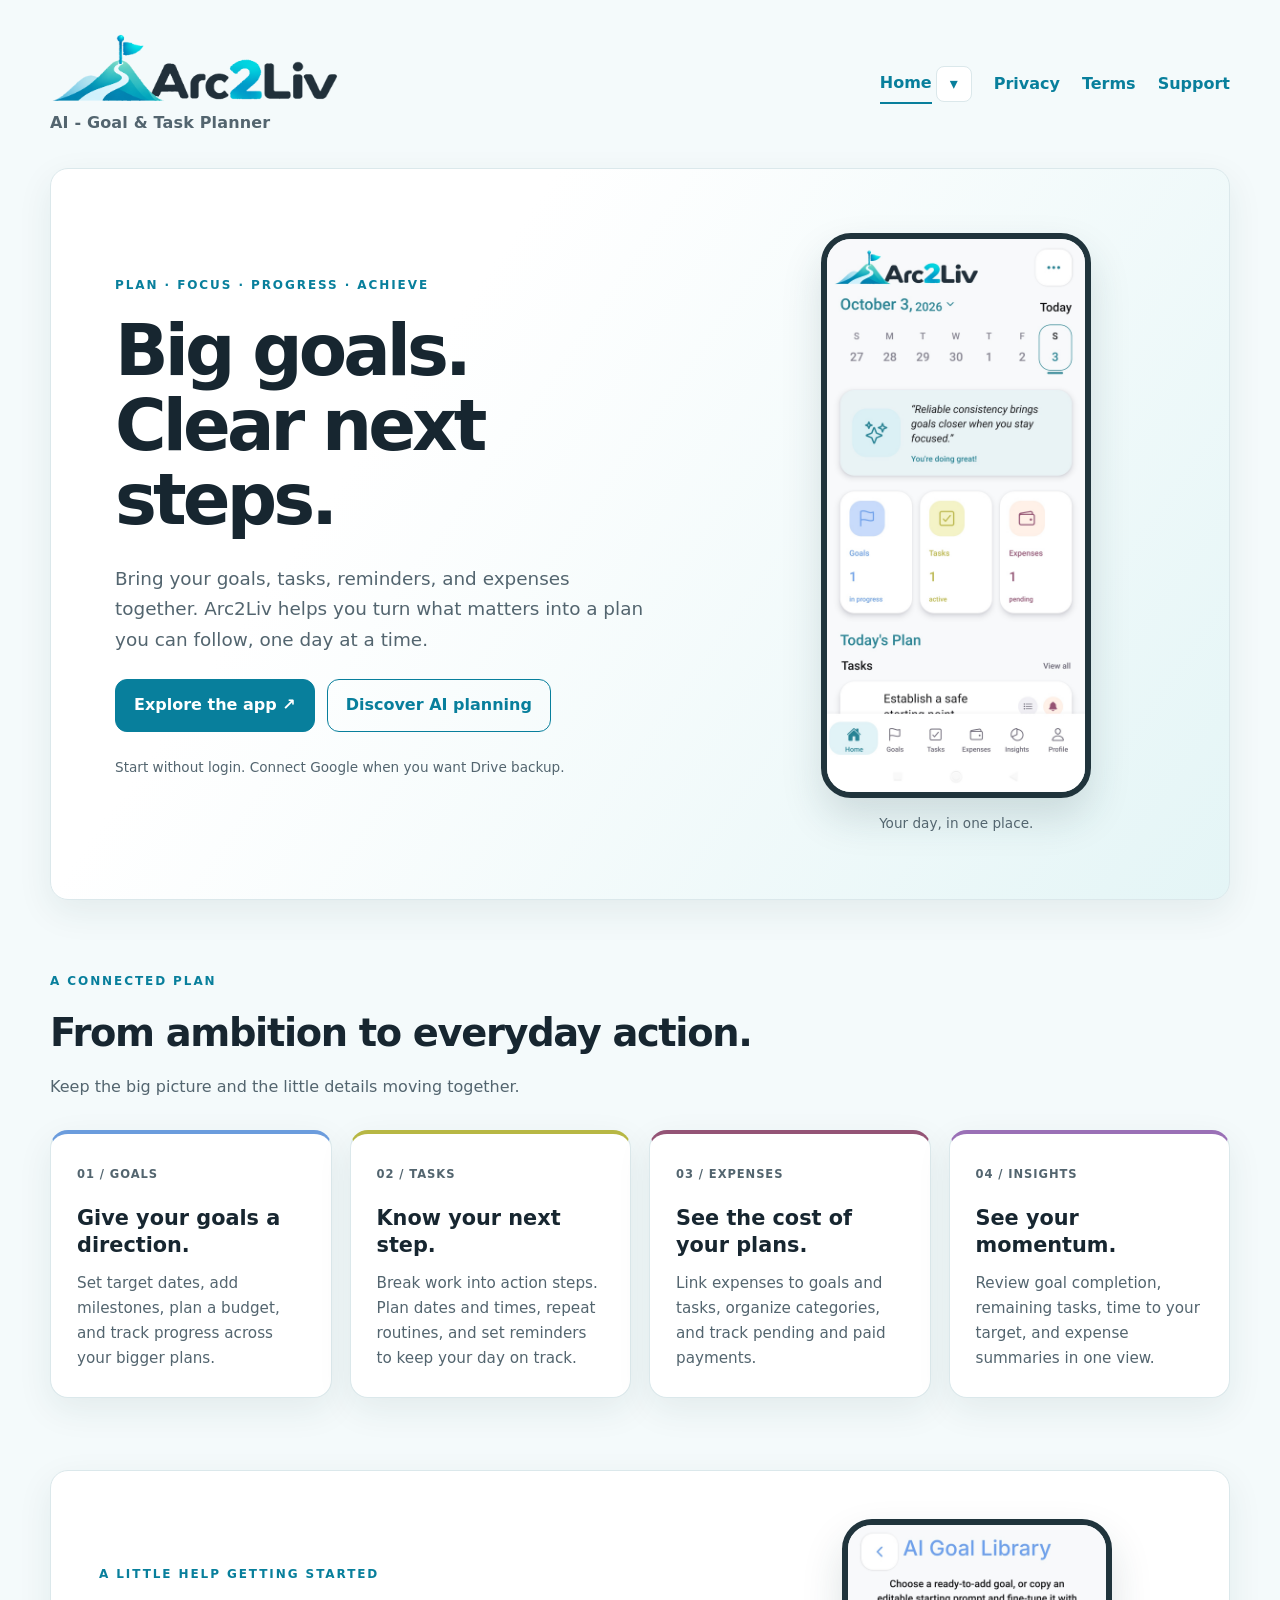
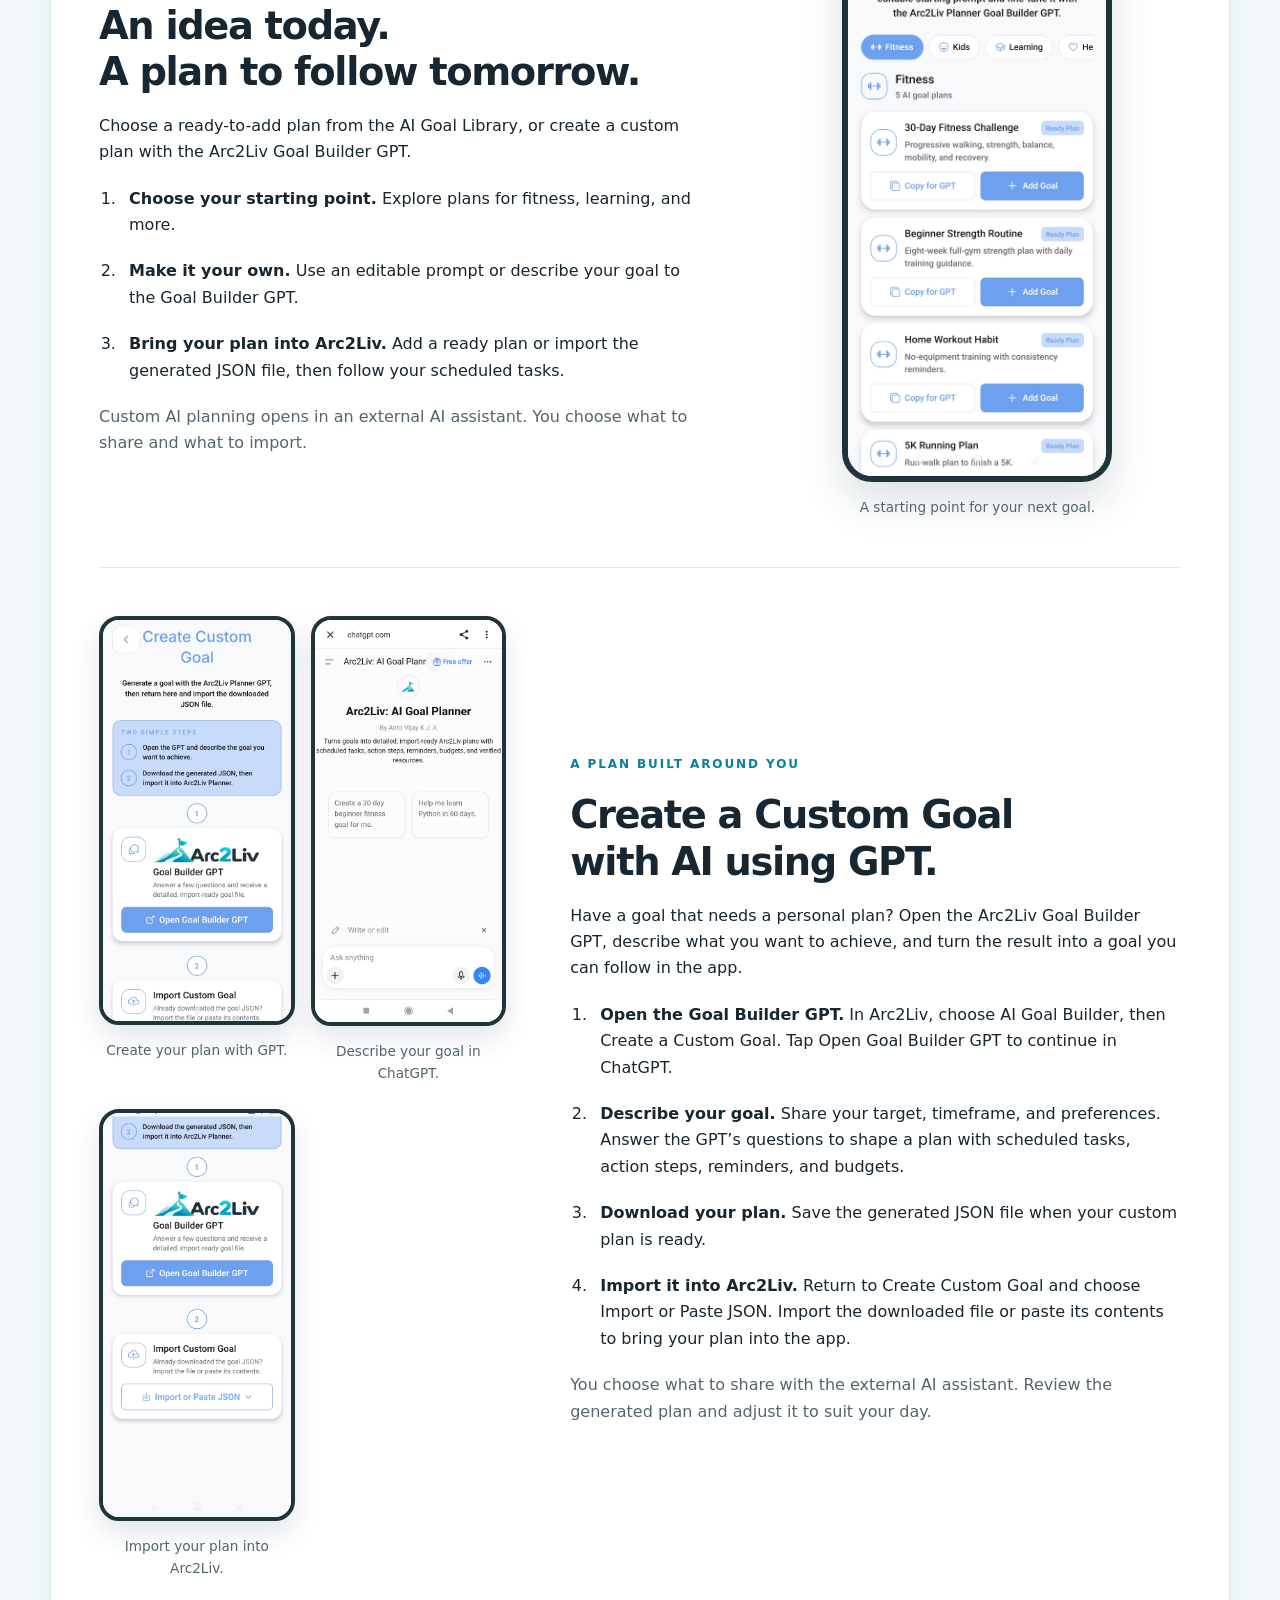
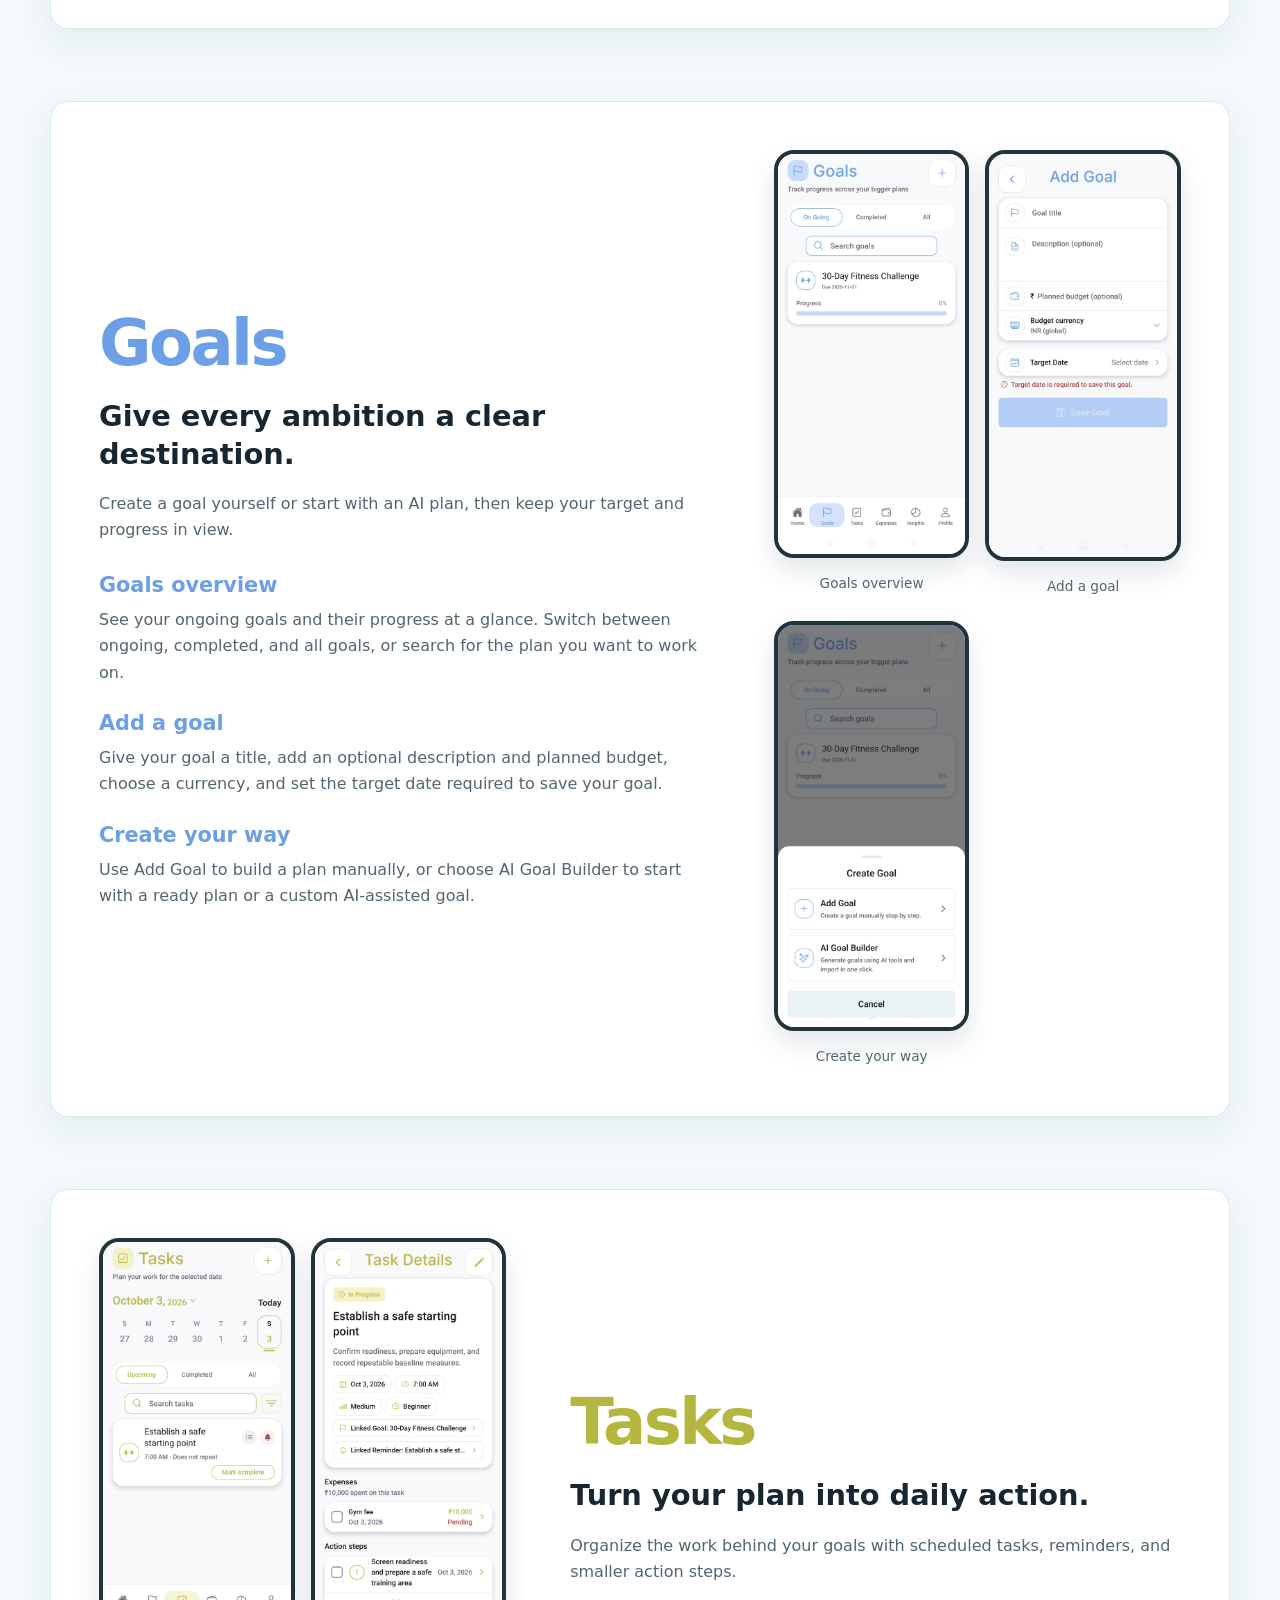
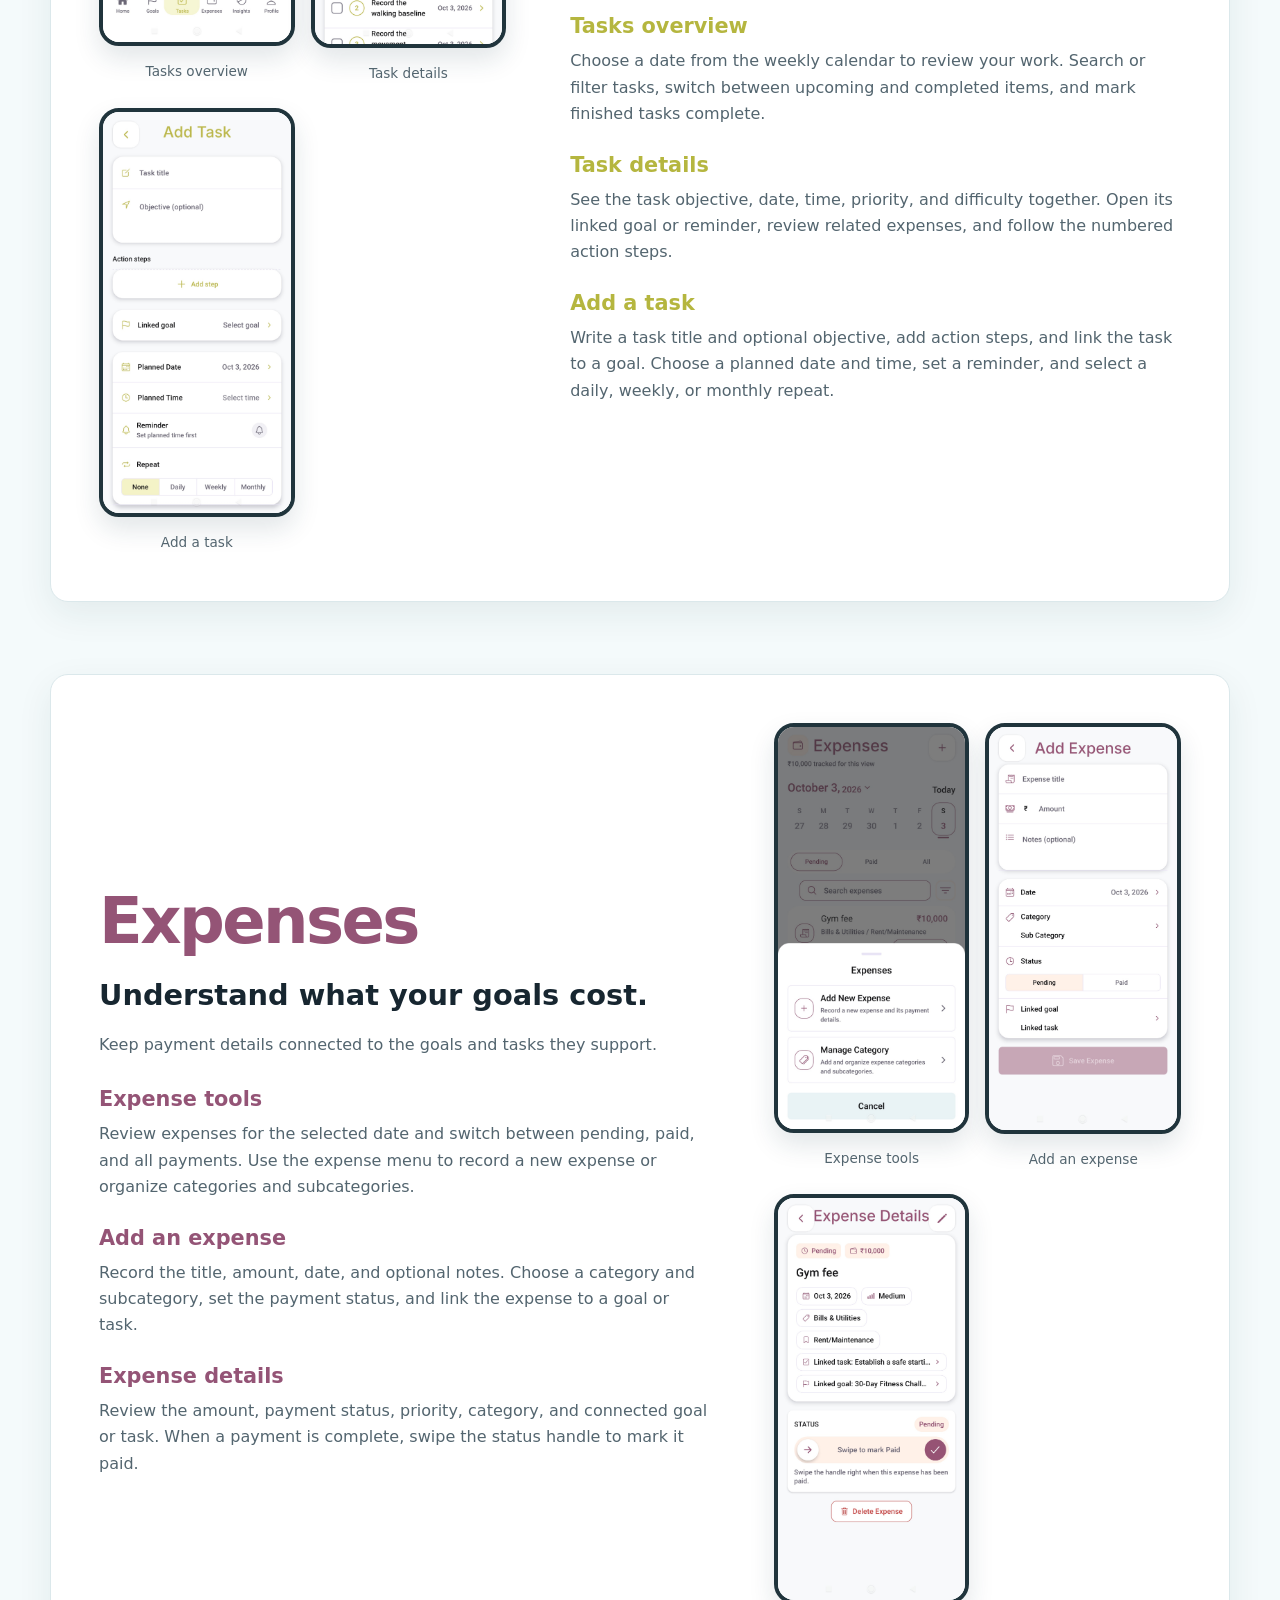
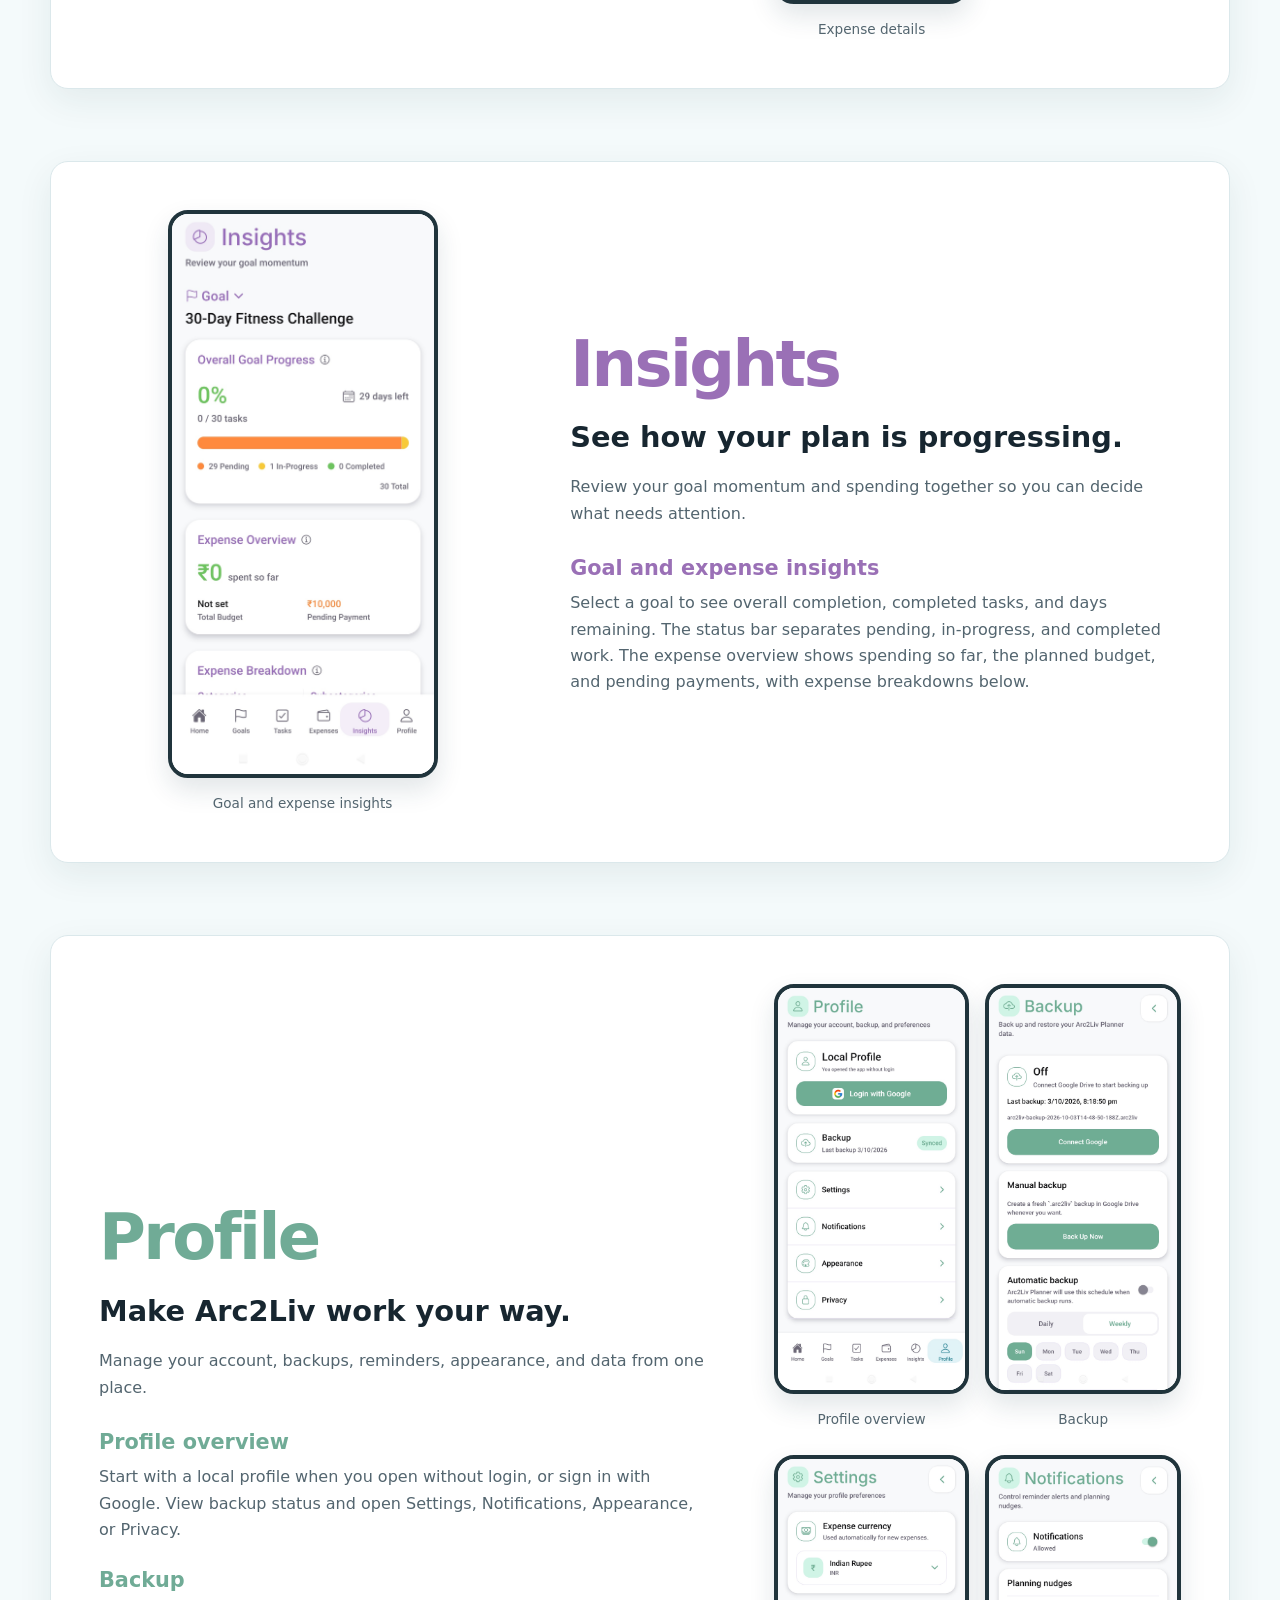
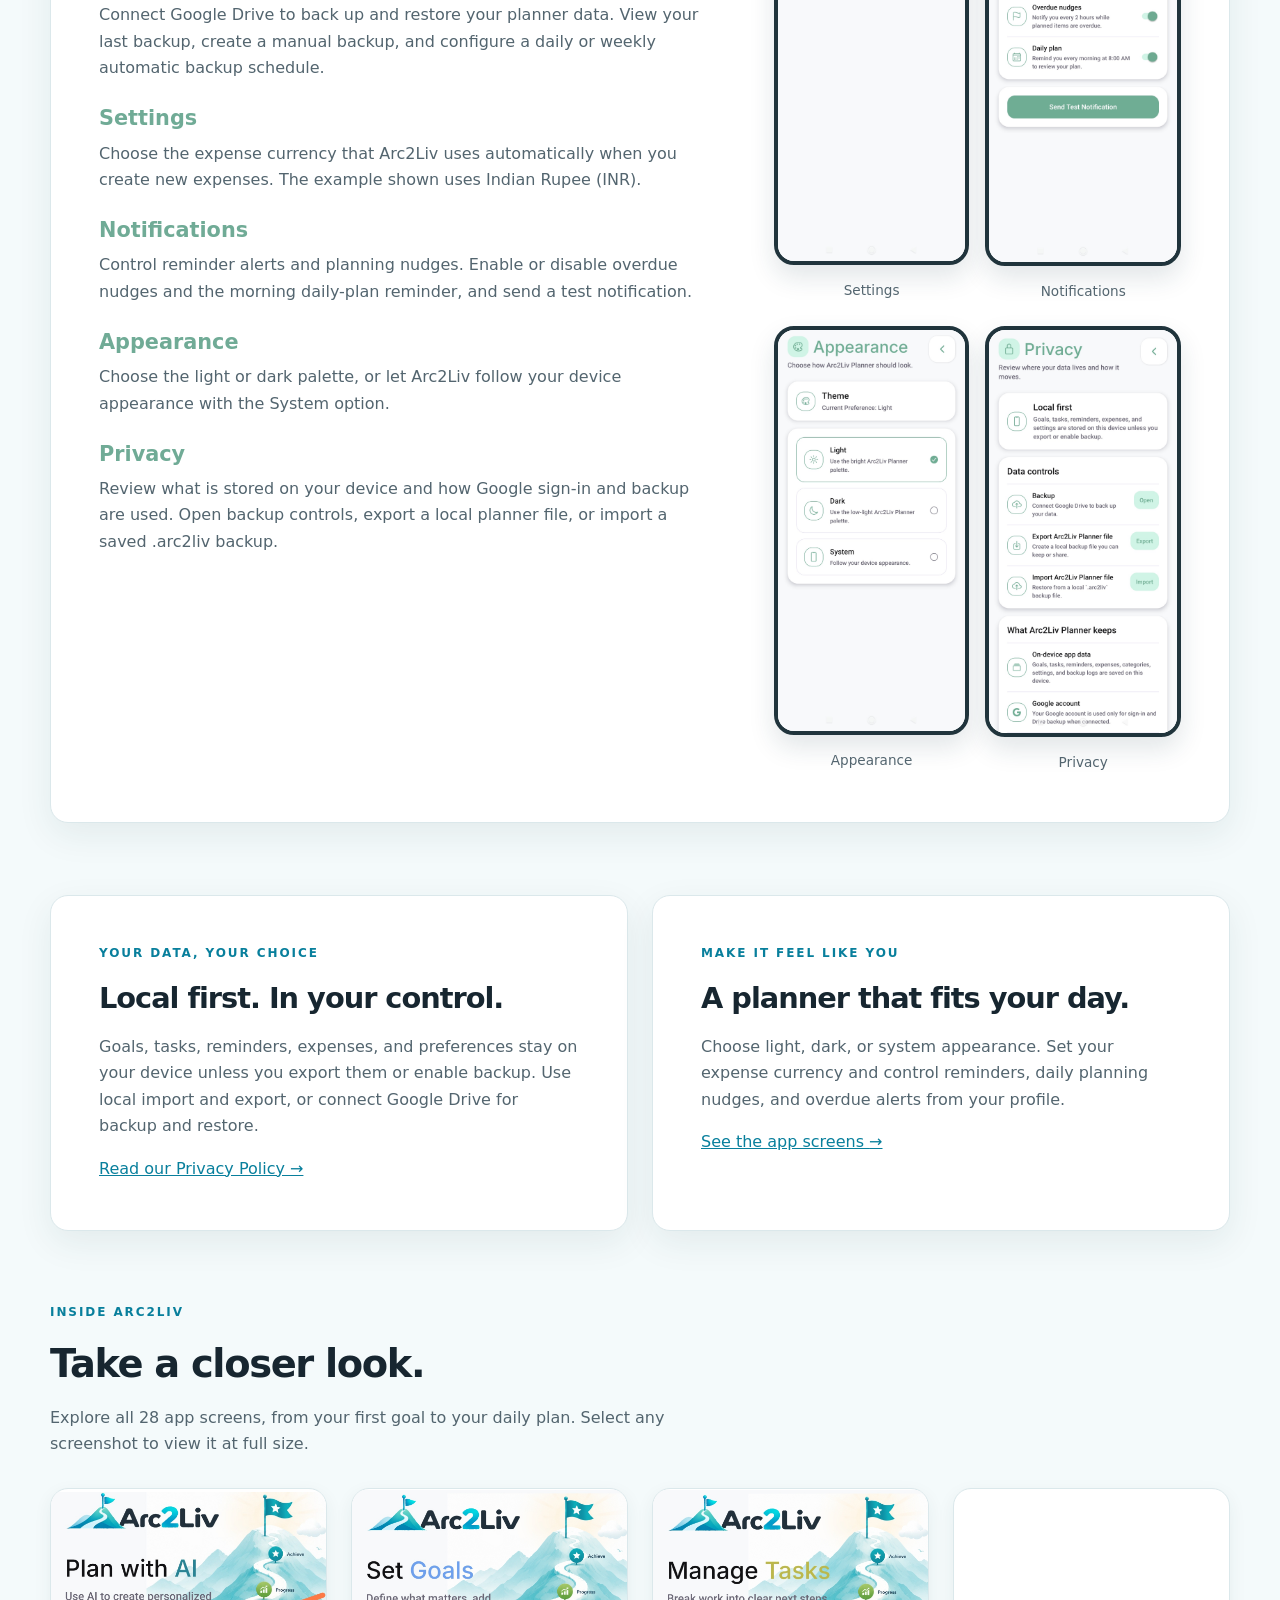
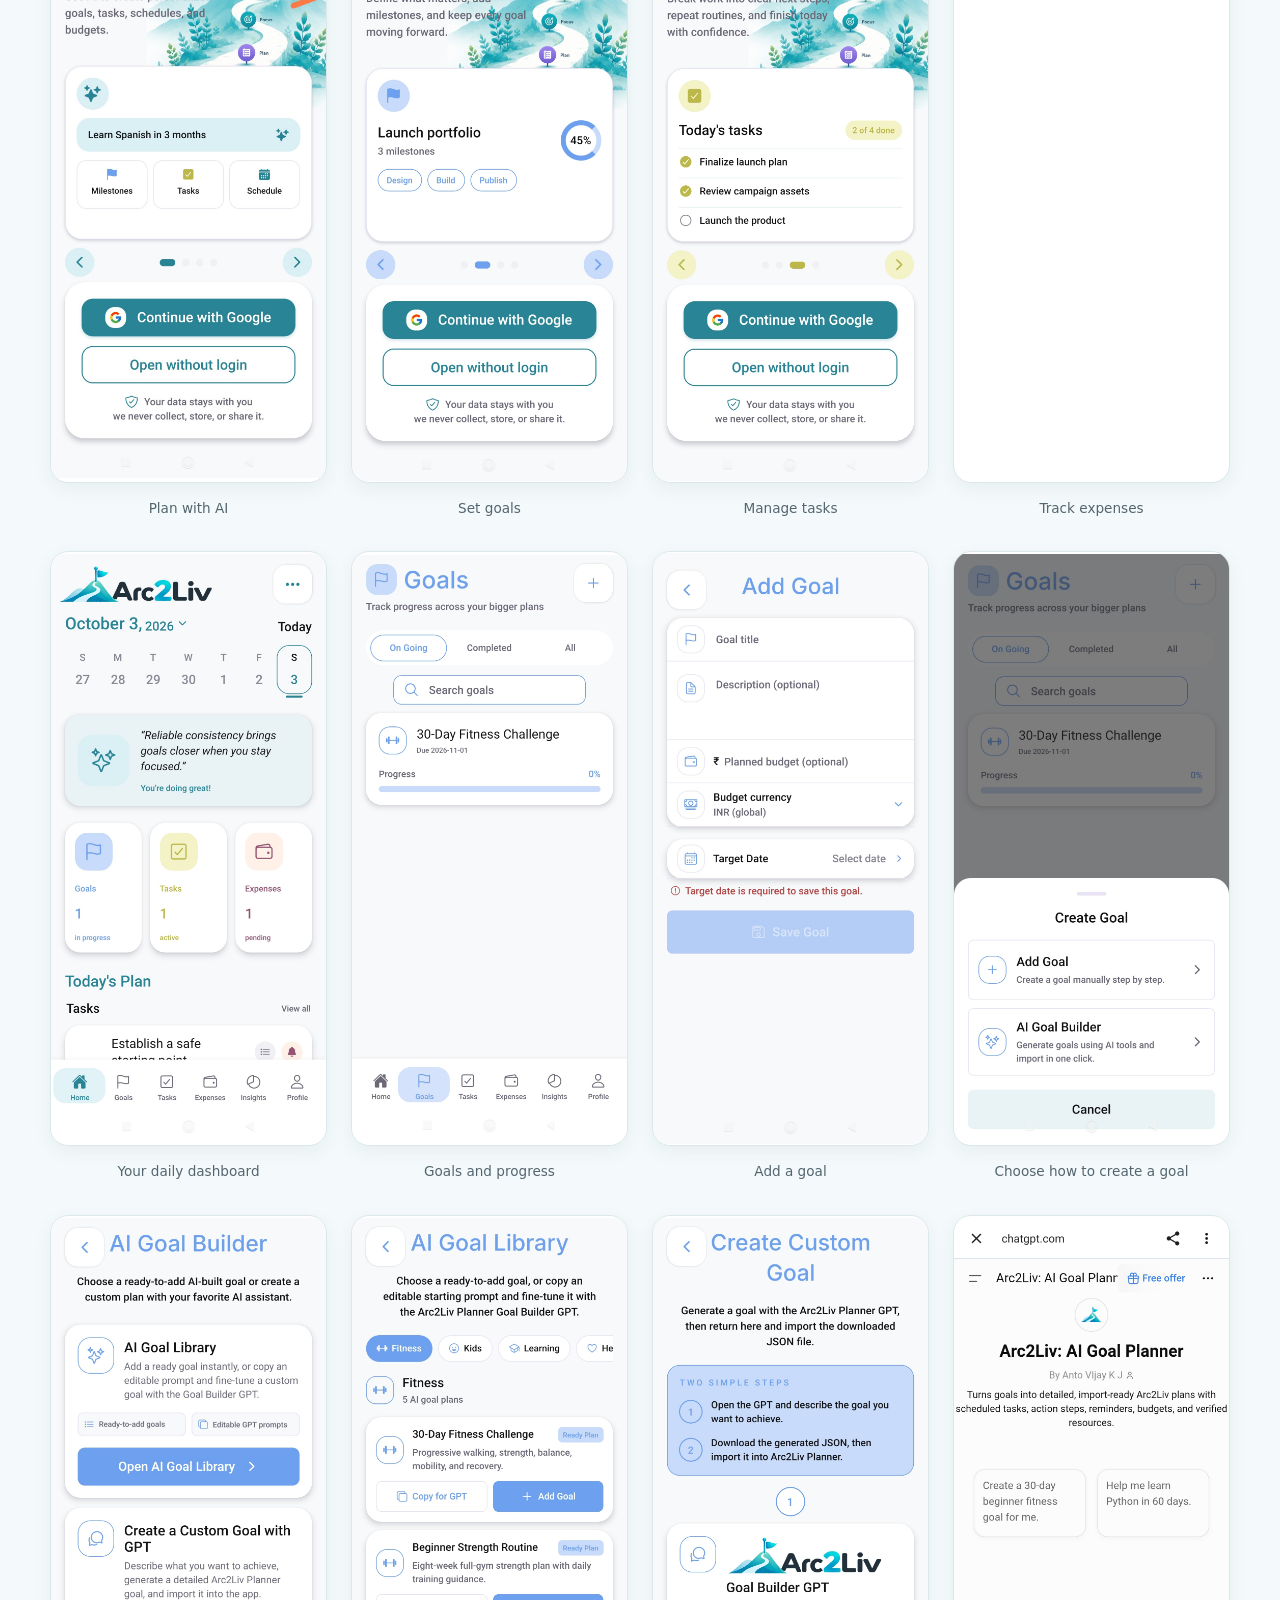
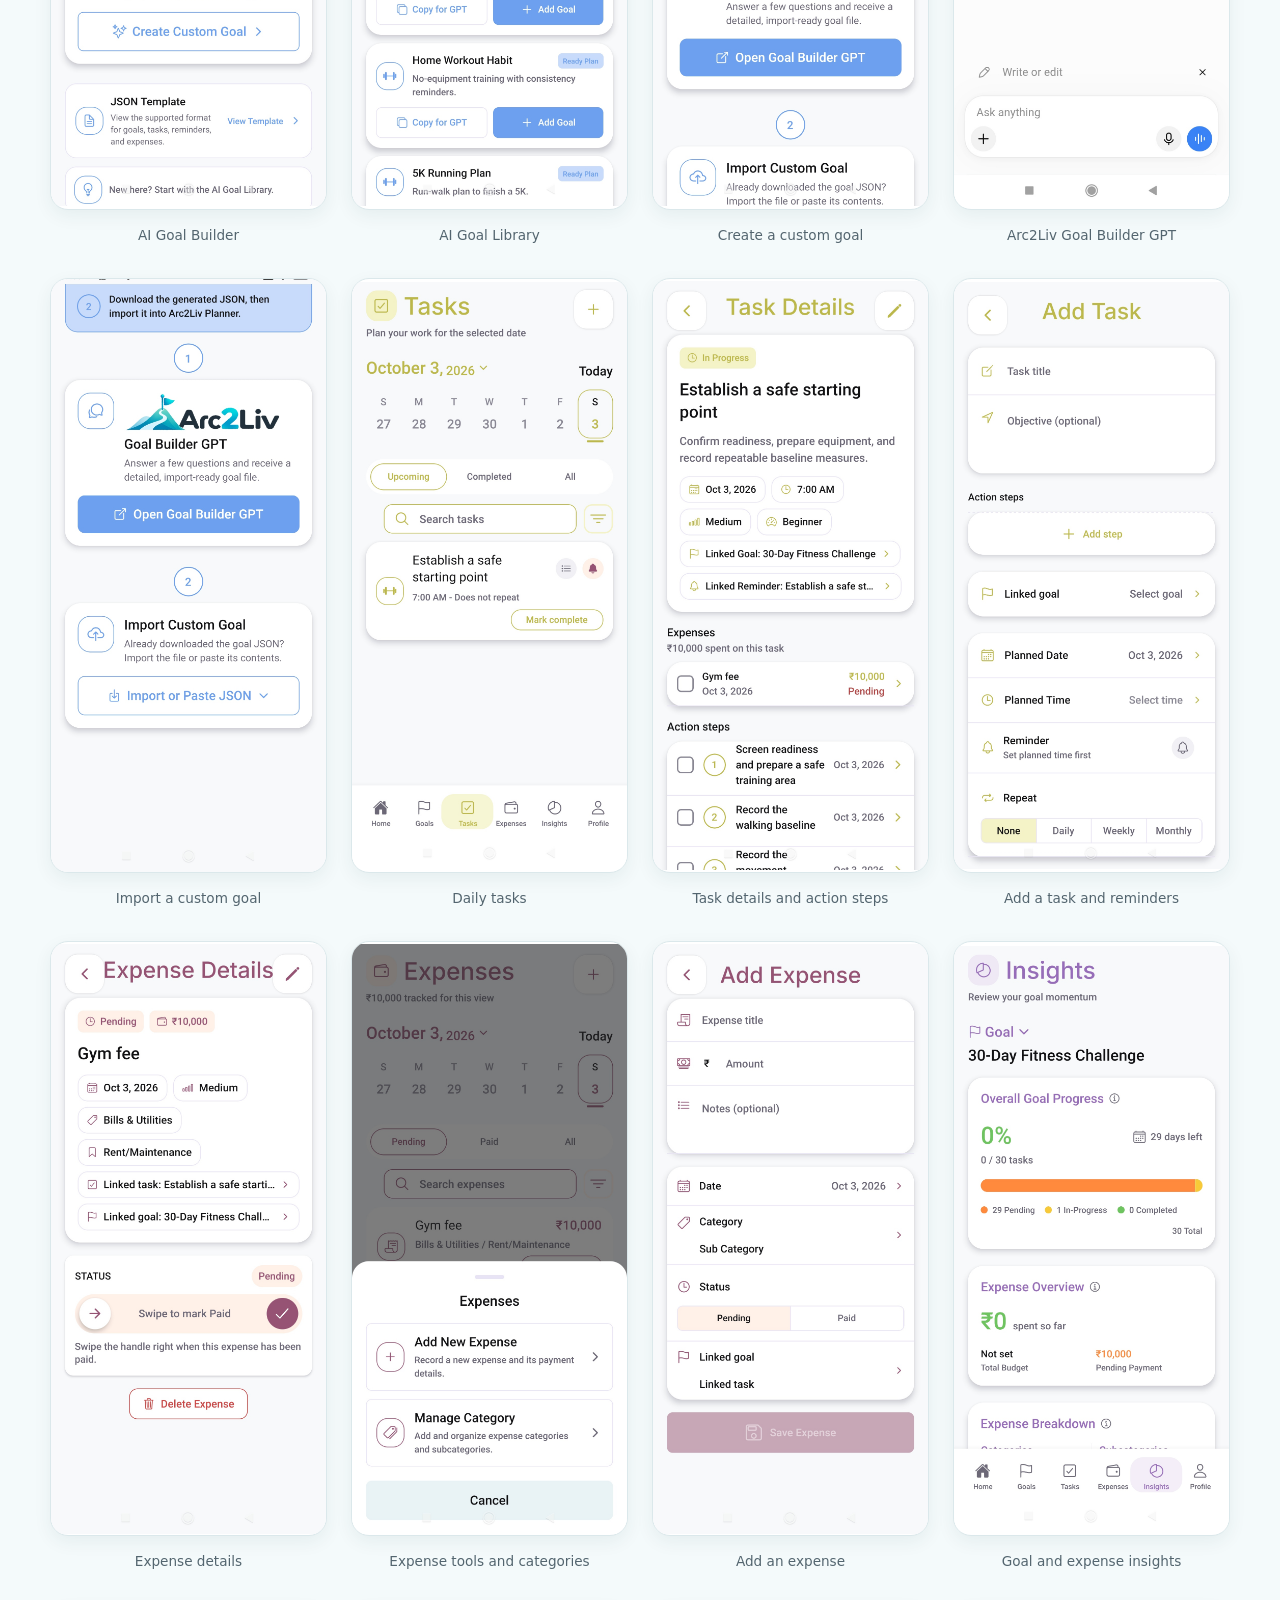
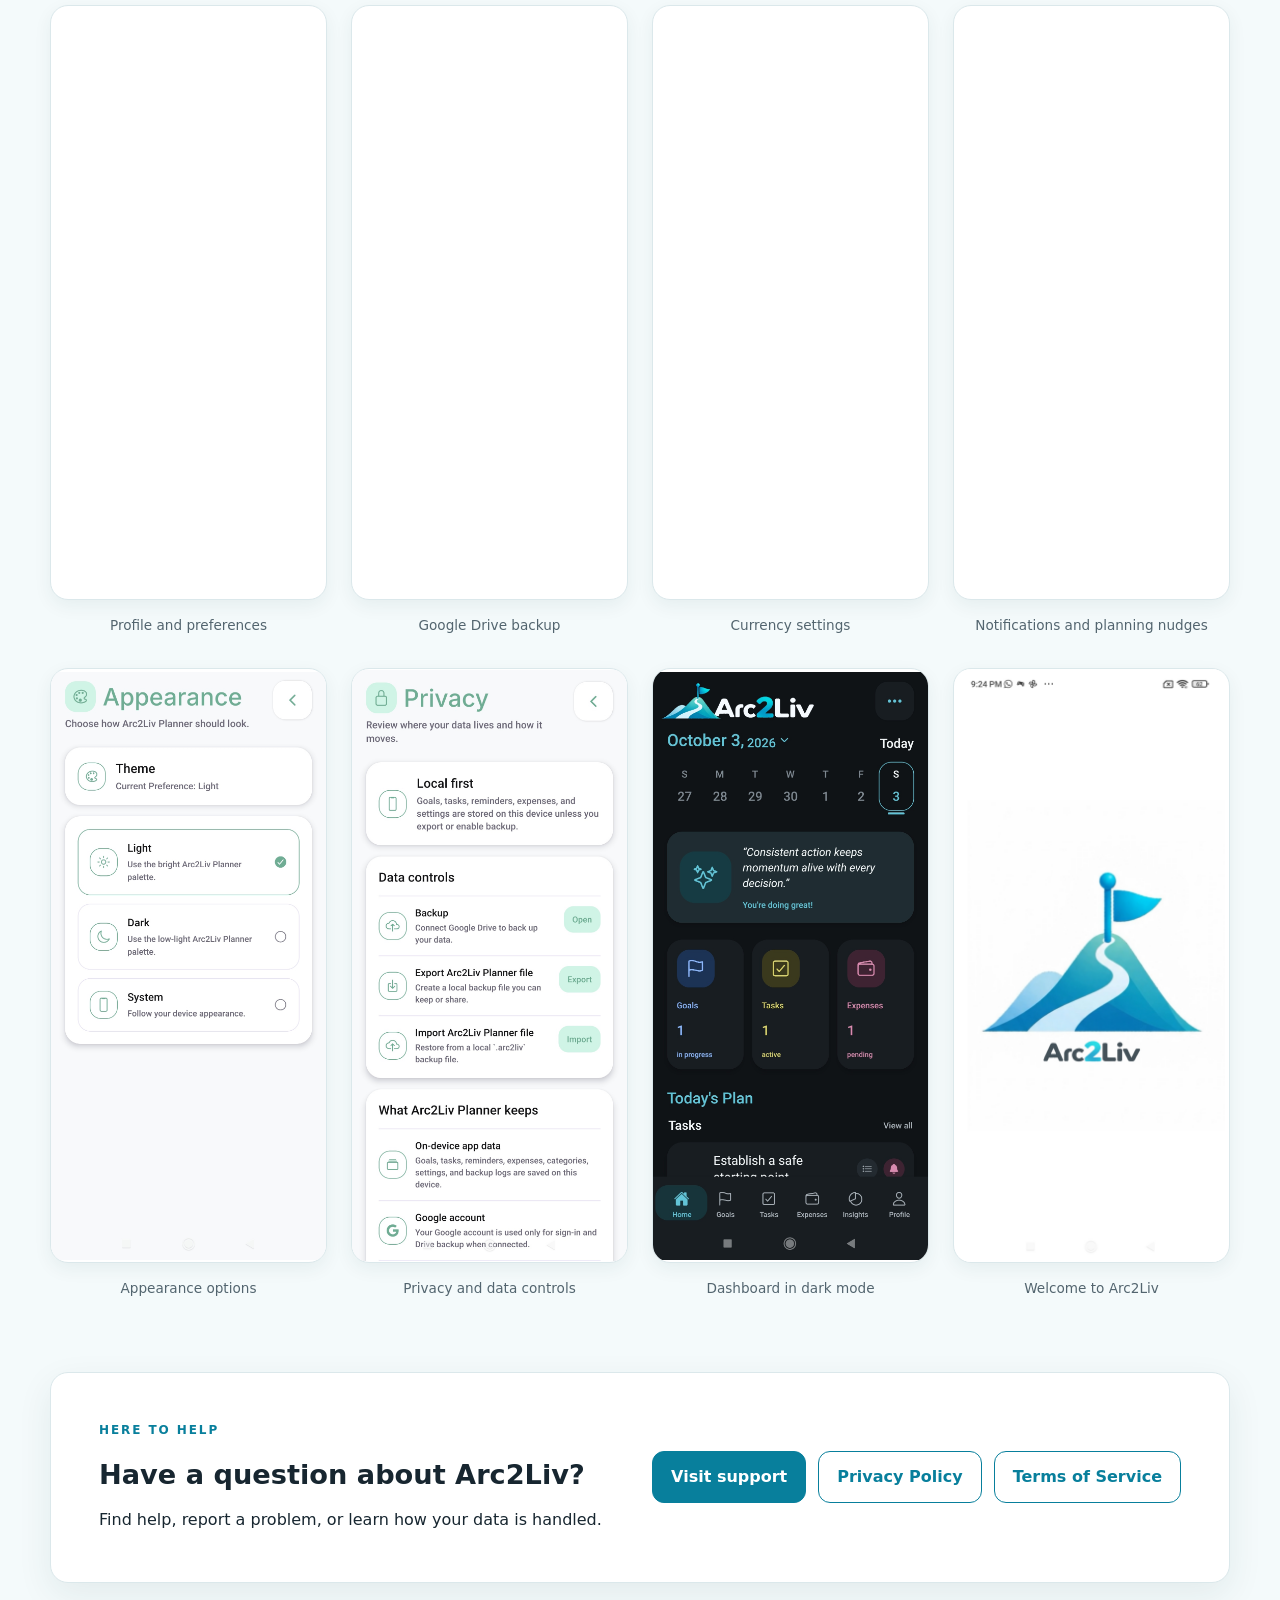
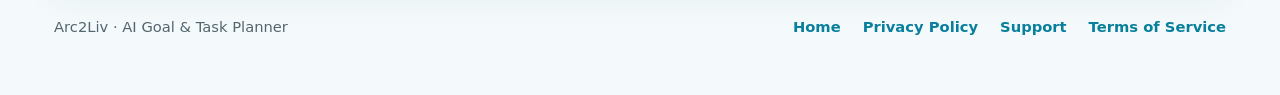
==== commit dc73fd7e: "Group home sections under a separate dropdown control (#6) Co-authored-by: Anto Vijay <antovijay@Ant" ====
--- a/home/index.html
+++ b/home/index.html
@@ -6,13 +6,28 @@
   <meta name="description" content="Meet Arc2Liv: AI Goal Planner. Organize goals, daily tasks, reminders, and expenses with AI-assisted plans and local-first data controls.">
   <title>Arc2Liv | AI Goal &amp; Task Planner</title>
   <link rel="stylesheet" href="../assets/site.css">
+  <script src="../assets/navigation.js" defer></script>
 </head>
 <body class="home">
   <a class="skip-link" href="#main-content">Skip to content</a>
   <main id="main-content">
     <div class="home-header">
       <header class="brand"><a href="../" aria-label="Arc2Liv home"><img src="../assets/arc2liv-logo.png" alt="Arc2Liv"><p>AI - Goal &amp; Task Planner</p></a></header>
-      <nav class="home-nav" aria-label="Main navigation"><a href="../" aria-current="page">Home</a><a href="../#features">Features</a><a href="../#screenshots">Screenshots</a><a href="../privacy/">Privacy</a><a href="../terms/">Terms</a><a href="../support/">Support</a></nav>
+      <nav class="home-nav" aria-label="Main navigation">
+        <div class="home-menu-group">
+          <a href="../" aria-current="page">Home</a>
+          <details class="home-dropdown">
+            <summary aria-label="Home sections"><span aria-hidden="true">▾</span></summary>
+            <div class="home-dropdown-links">
+              <a href="../#features">Features</a>
+              <a href="../#screenshots">Screenshots</a>
+            </div>
+          </details>
+        </div>
+        <a href="../privacy/">Privacy</a>
+        <a href="../terms/">Terms</a>
+        <a href="../support/">Support</a>
+      </nav>
     </div>
     <section class="card hero" aria-labelledby="hero-title">
       <div class="hero-copy">
--- a/assets/site.css
+++ b/assets/site.css
@@ -104,3 +104,16 @@
 .home-nav a[aria-current="page"] { border-bottom:2px solid var(--accent); }
 .info-page a:focus-visible { outline:3px solid var(--accent); outline-offset:5px; }
 @media (max-width:650px) { .info-page .home-header { flex-direction:column; gap:20px; } .info-page .home-nav { justify-content:flex-start; } }
+
+/* Home stays a direct link; the adjacent control opens section links. */
+.home-menu-group { display:flex; align-items:center; gap:4px; }
+.home-nav { align-items:center; }
+.home-dropdown { position:relative; }
+.home-dropdown summary { display:flex; align-items:center; justify-content:center; width:36px; height:36px; border:1px solid var(--line); border-radius:8px; color:var(--accent); background:var(--surface); cursor:pointer; list-style:none; }
+.home-dropdown summary::-webkit-details-marker { display:none; }
+.home-dropdown summary:focus-visible { outline:3px solid var(--accent); outline-offset:3px; }
+.home-dropdown summary:hover,.home-dropdown[open] summary { background:#e4f5f6; }
+.home-dropdown[open] summary span { transform:rotate(180deg); }
+.home-dropdown-links { position:absolute; top:calc(100% + 8px); left:0; z-index:10; min-width:170px; padding:8px; border:1px solid var(--line); border-radius:12px; background:var(--surface); box-shadow:0 12px 30px rgba(22,61,70,.14); }
+.home-dropdown-links a { display:block; padding:10px 12px; border-radius:6px; }
+.home-dropdown-links a:hover { background:var(--page); }
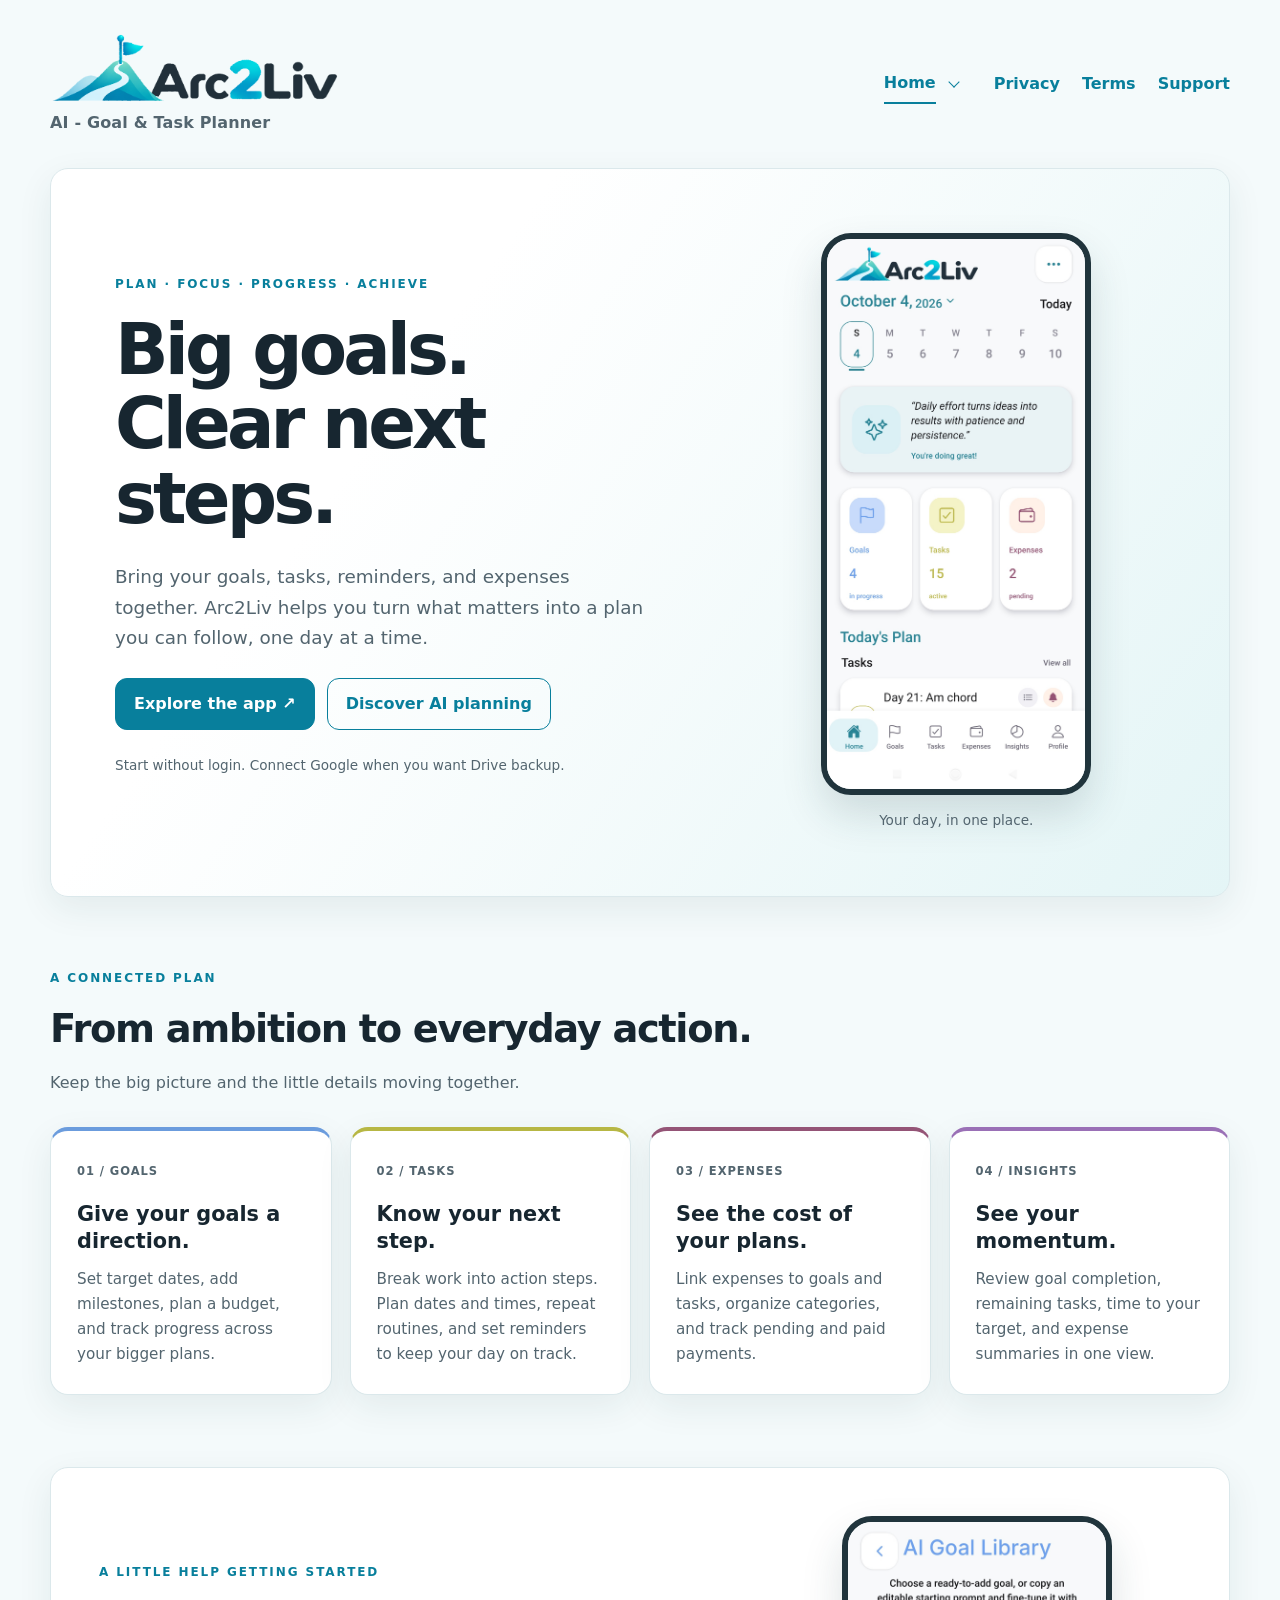
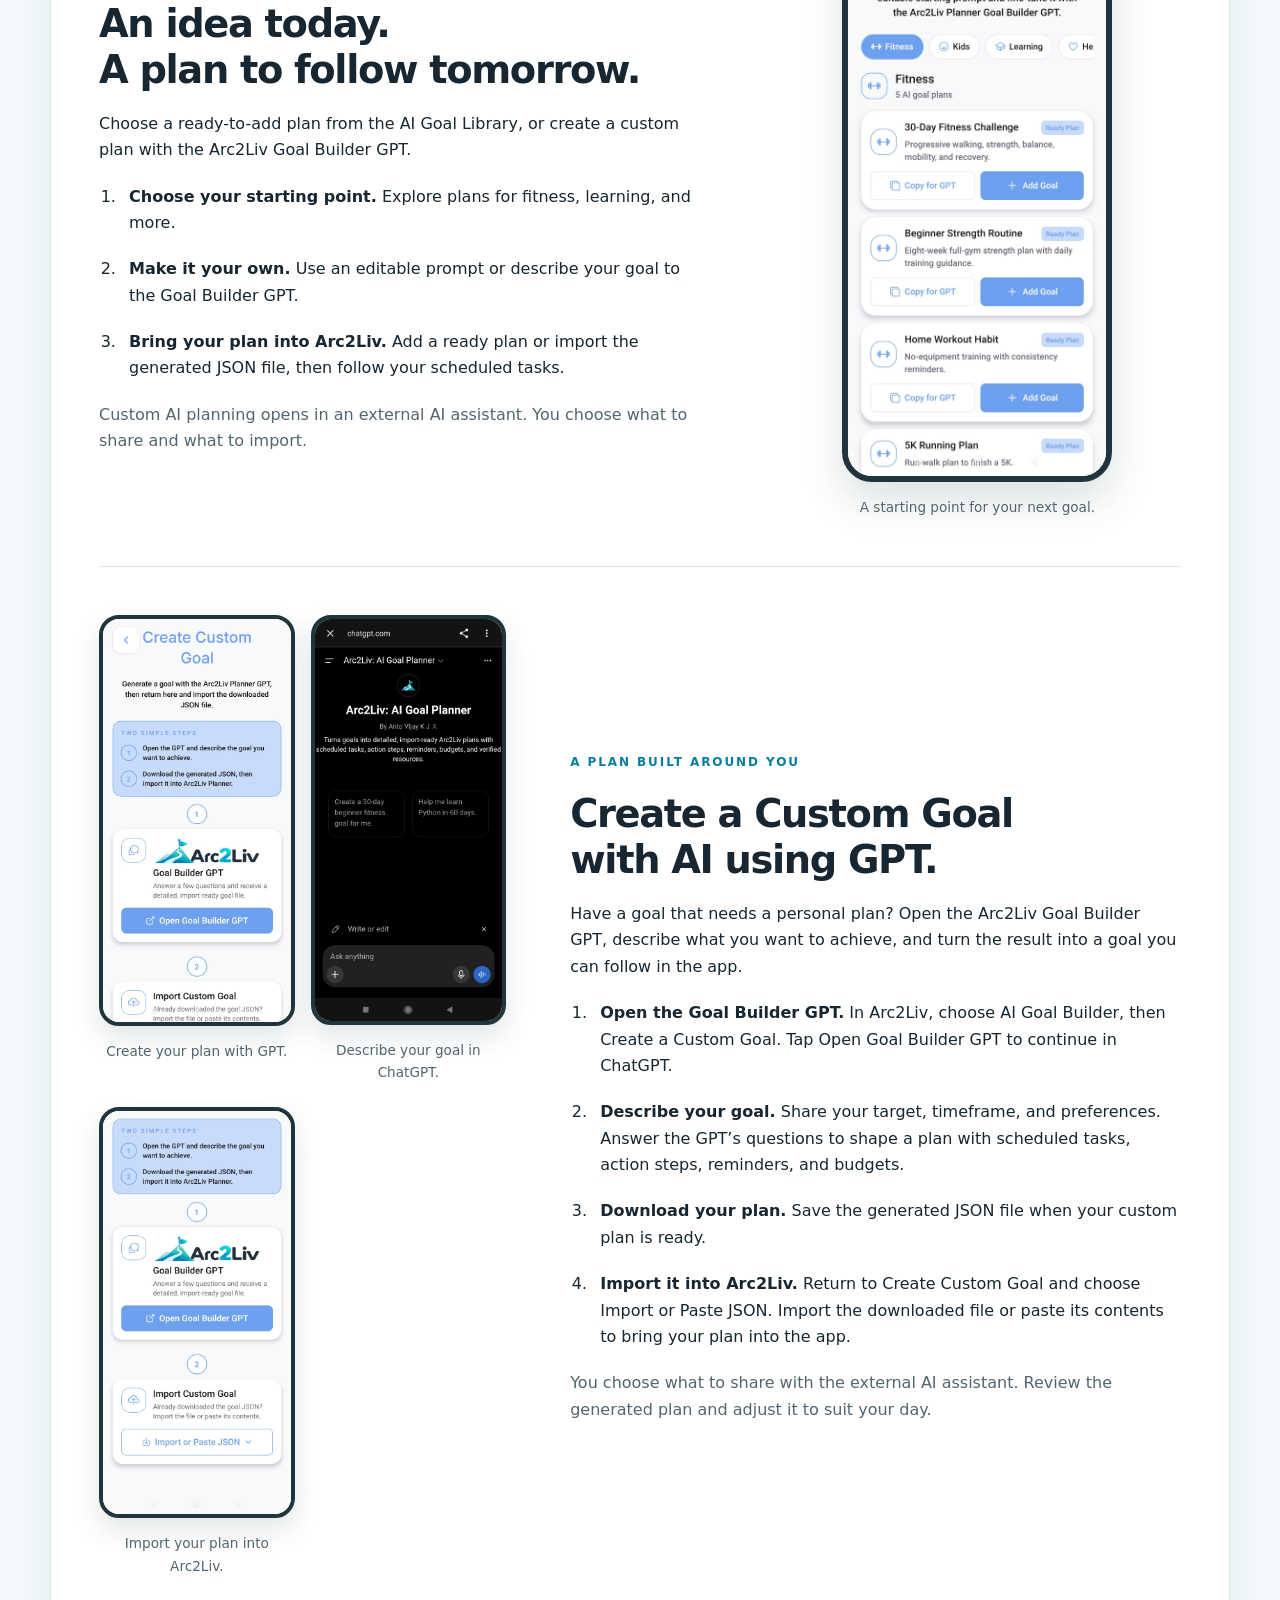
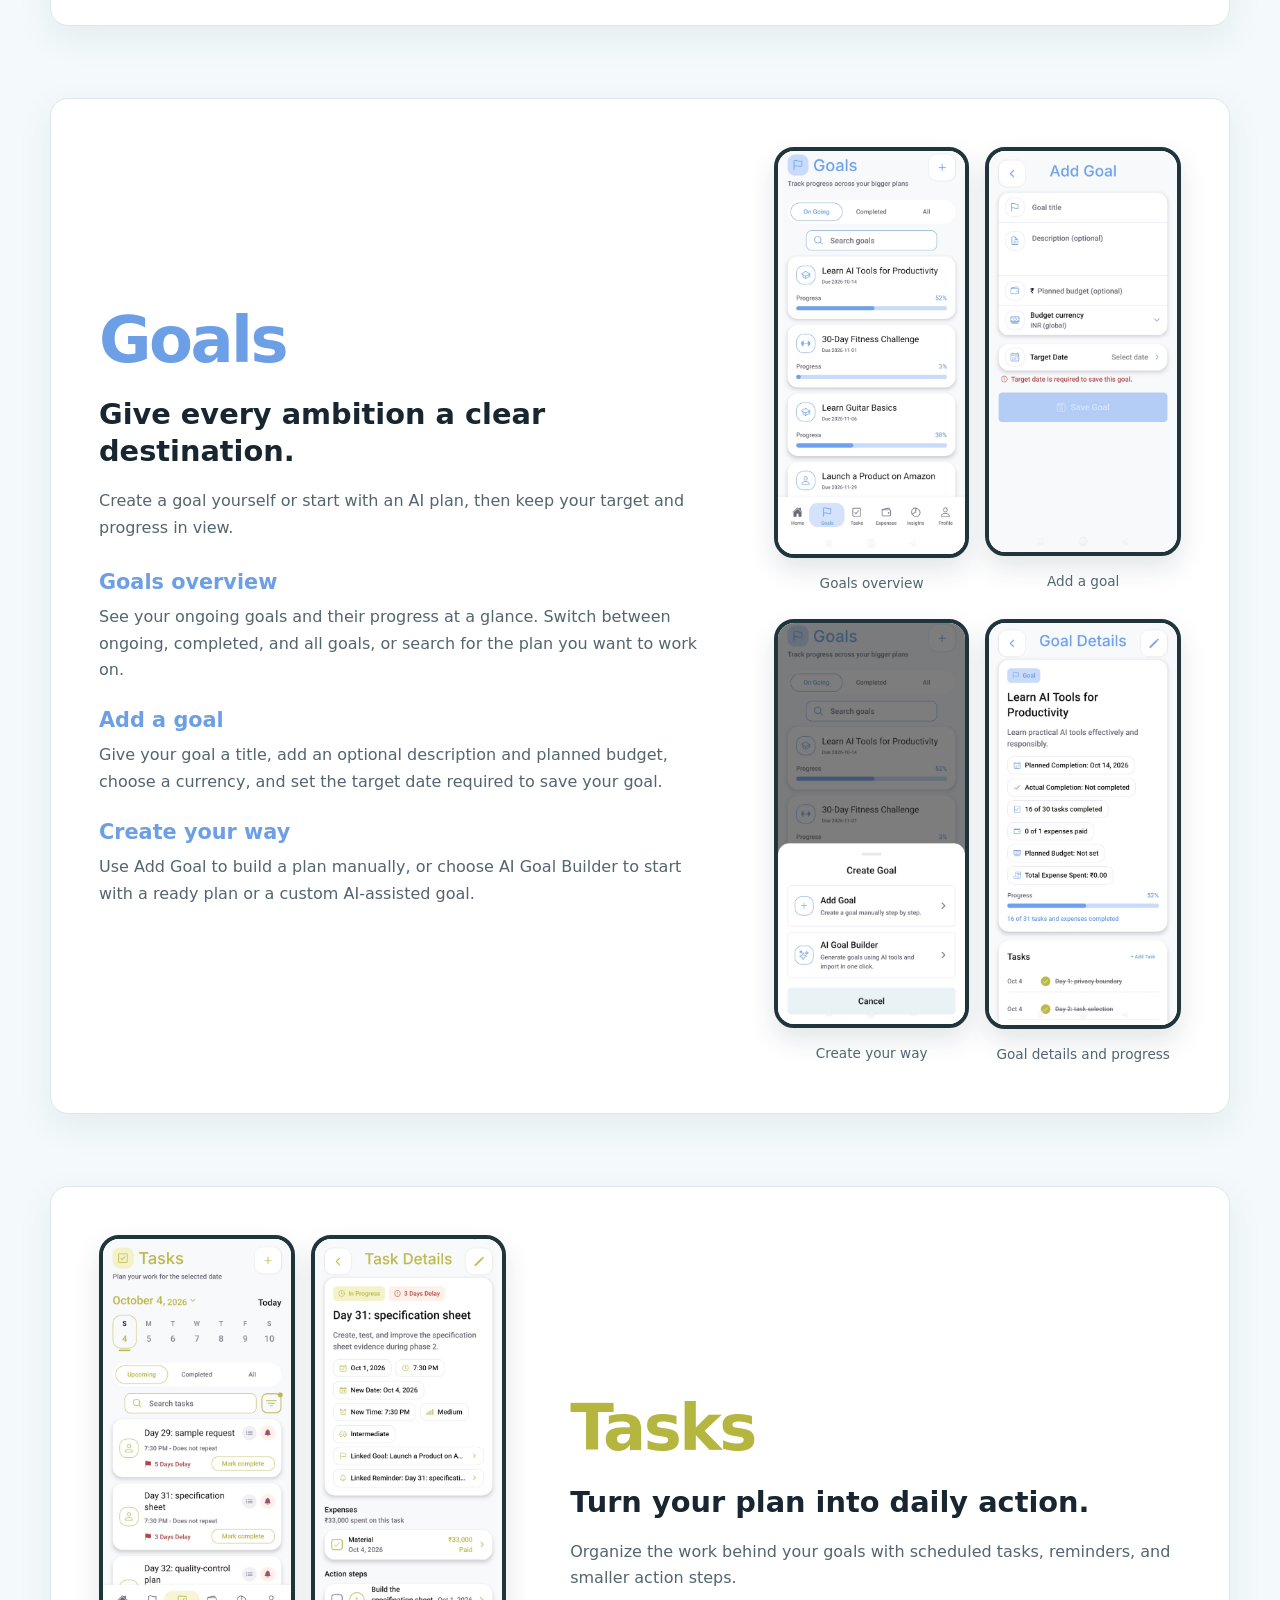
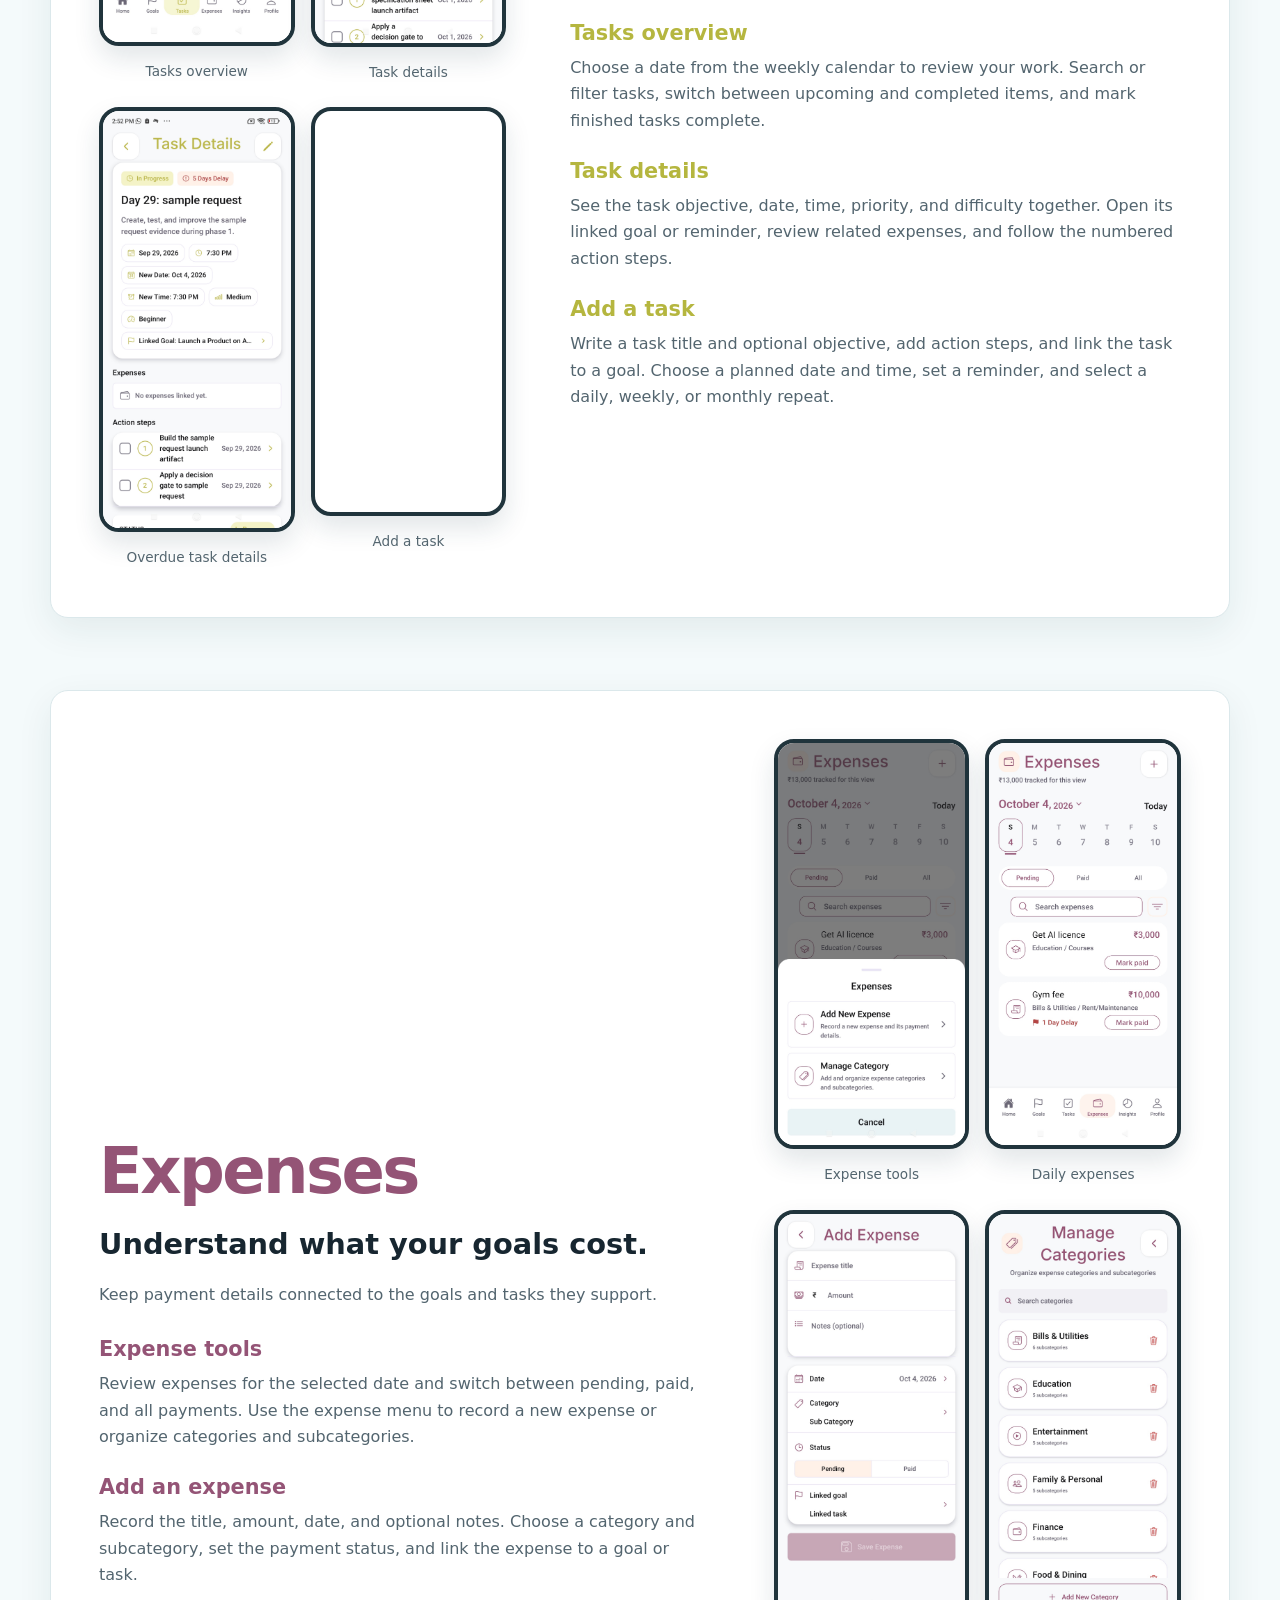
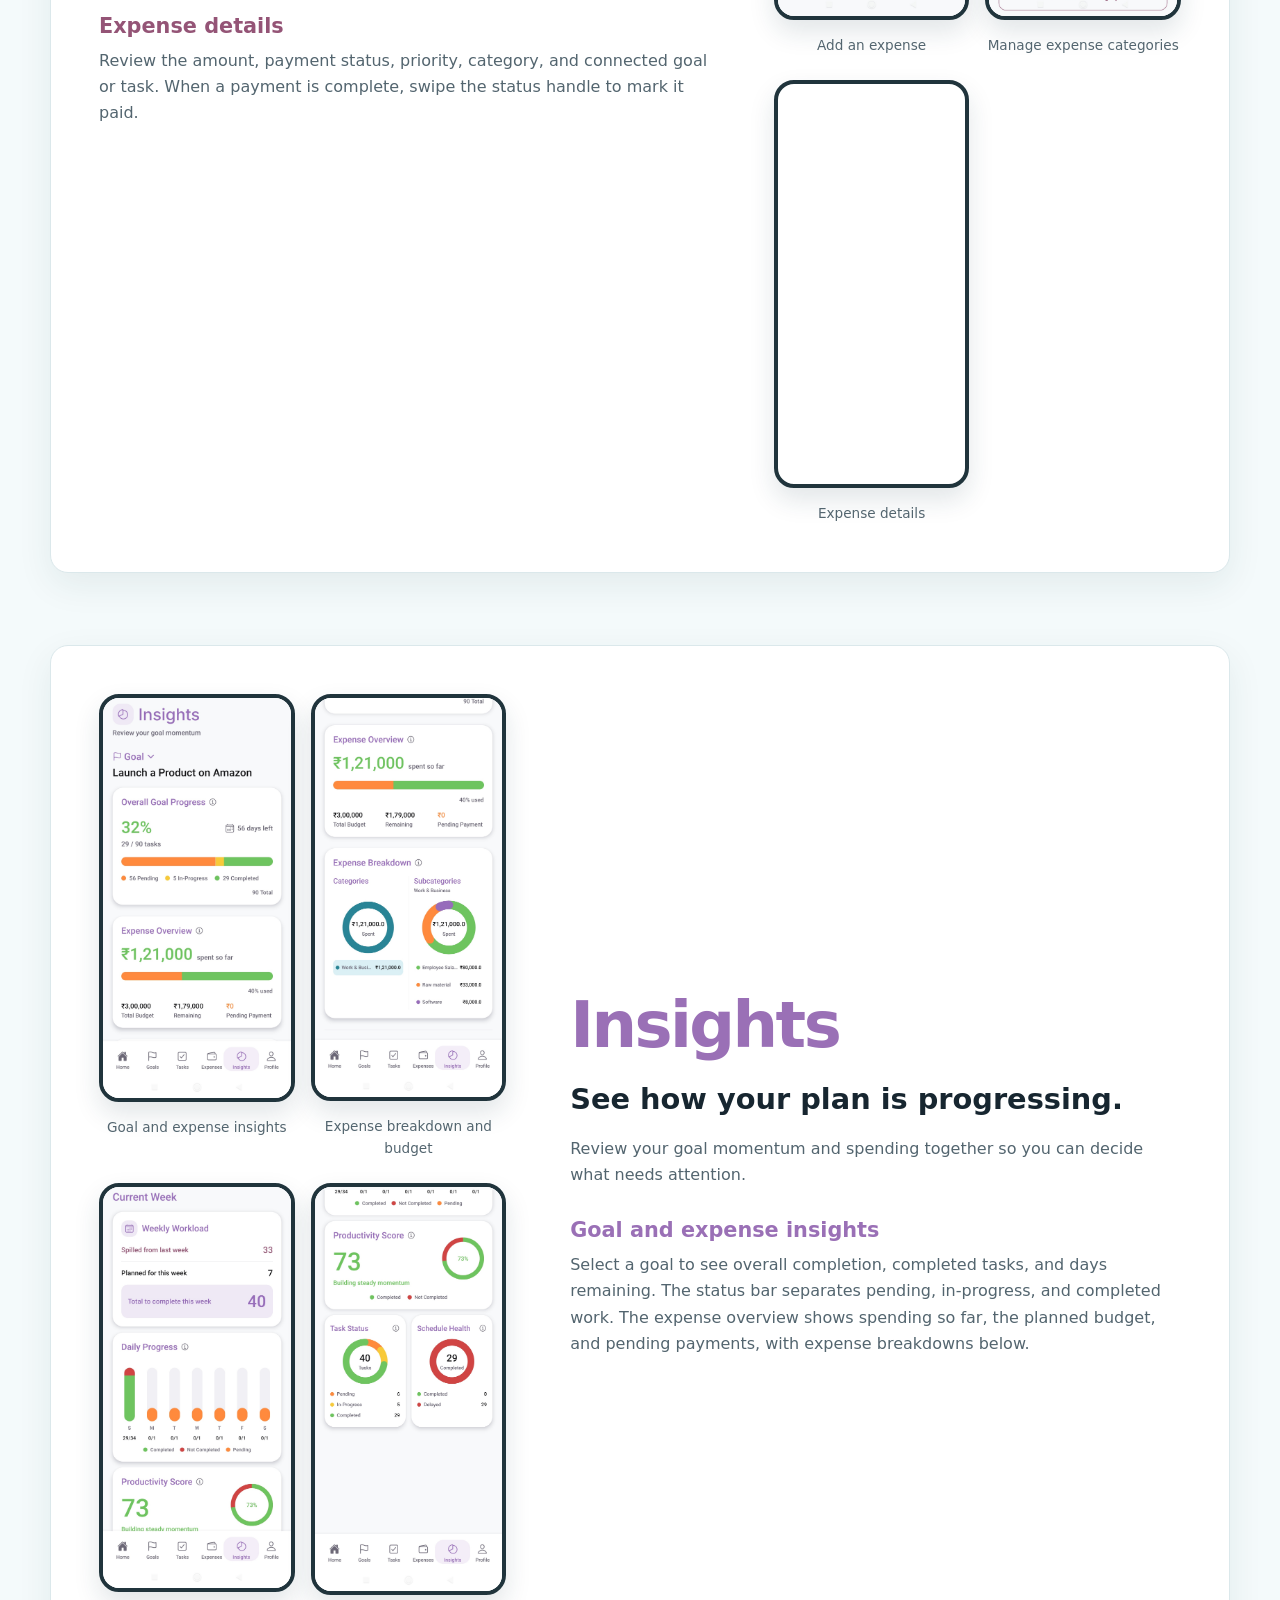
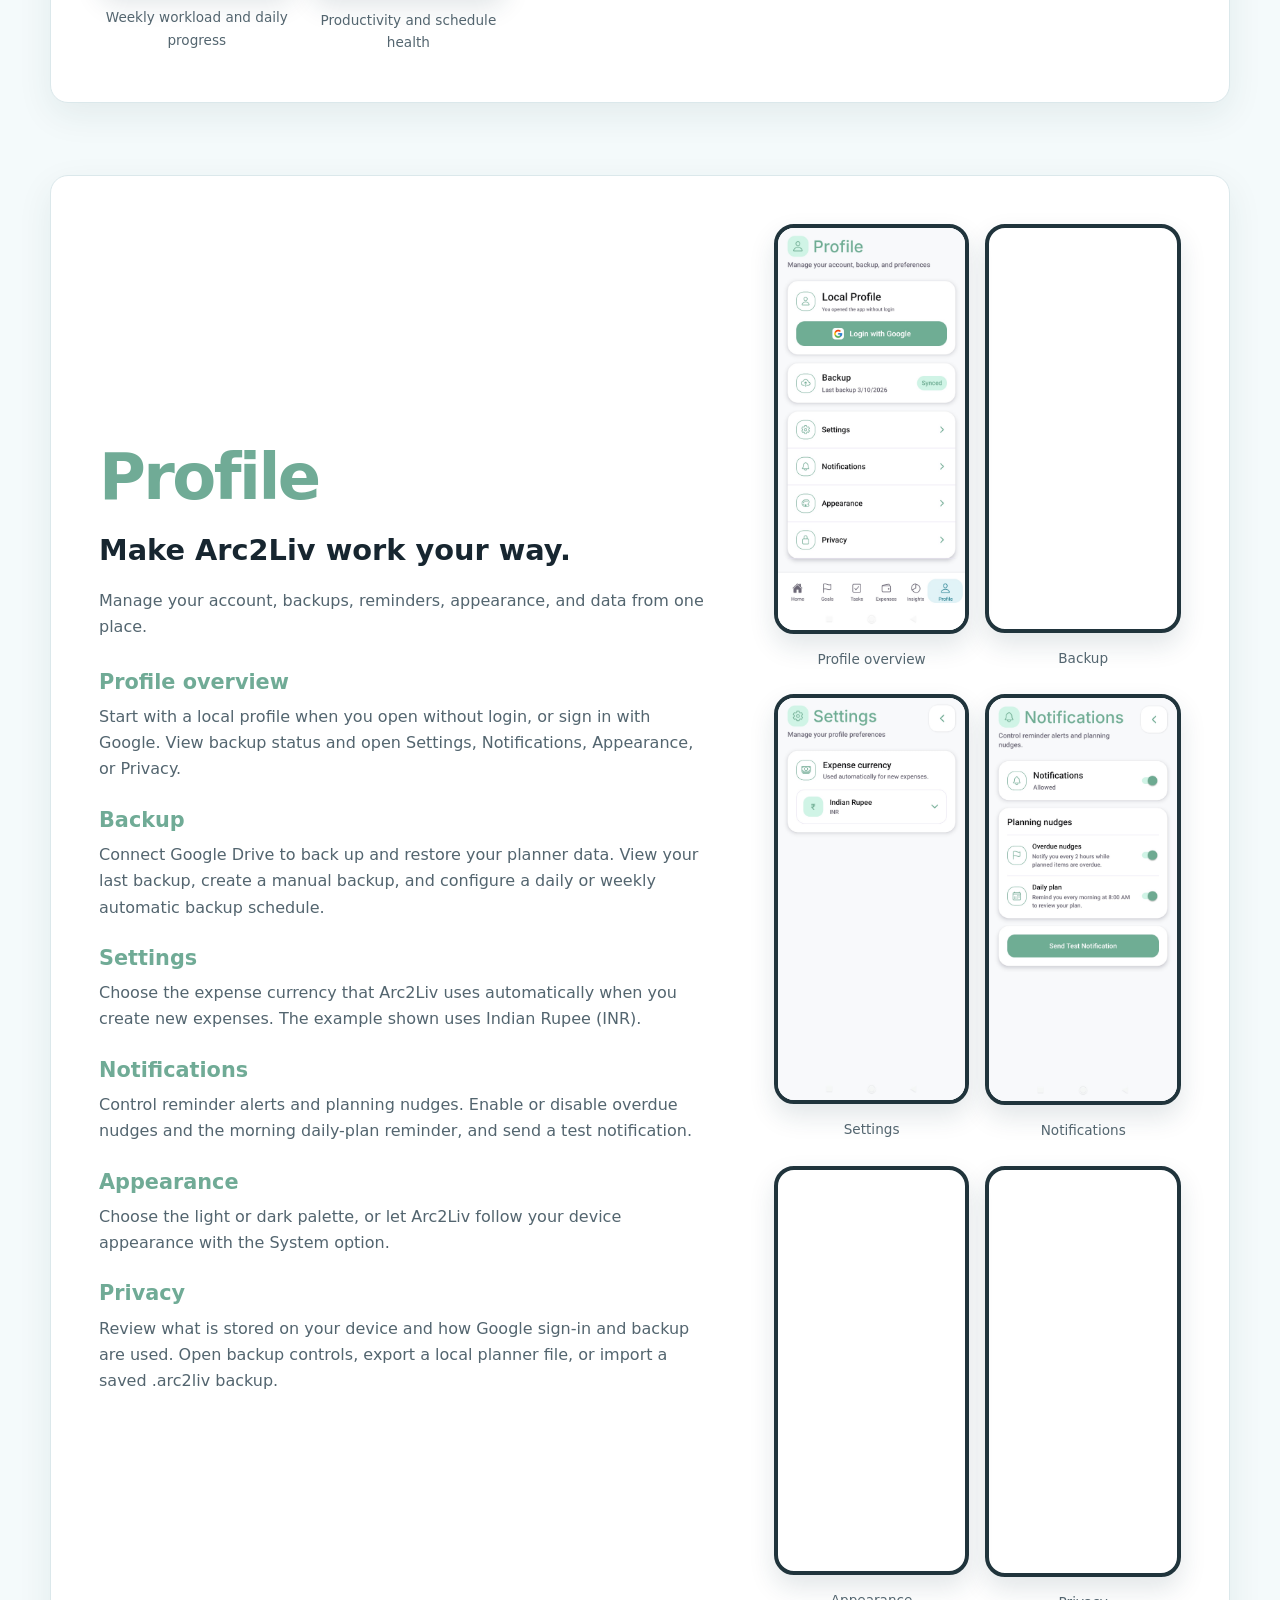
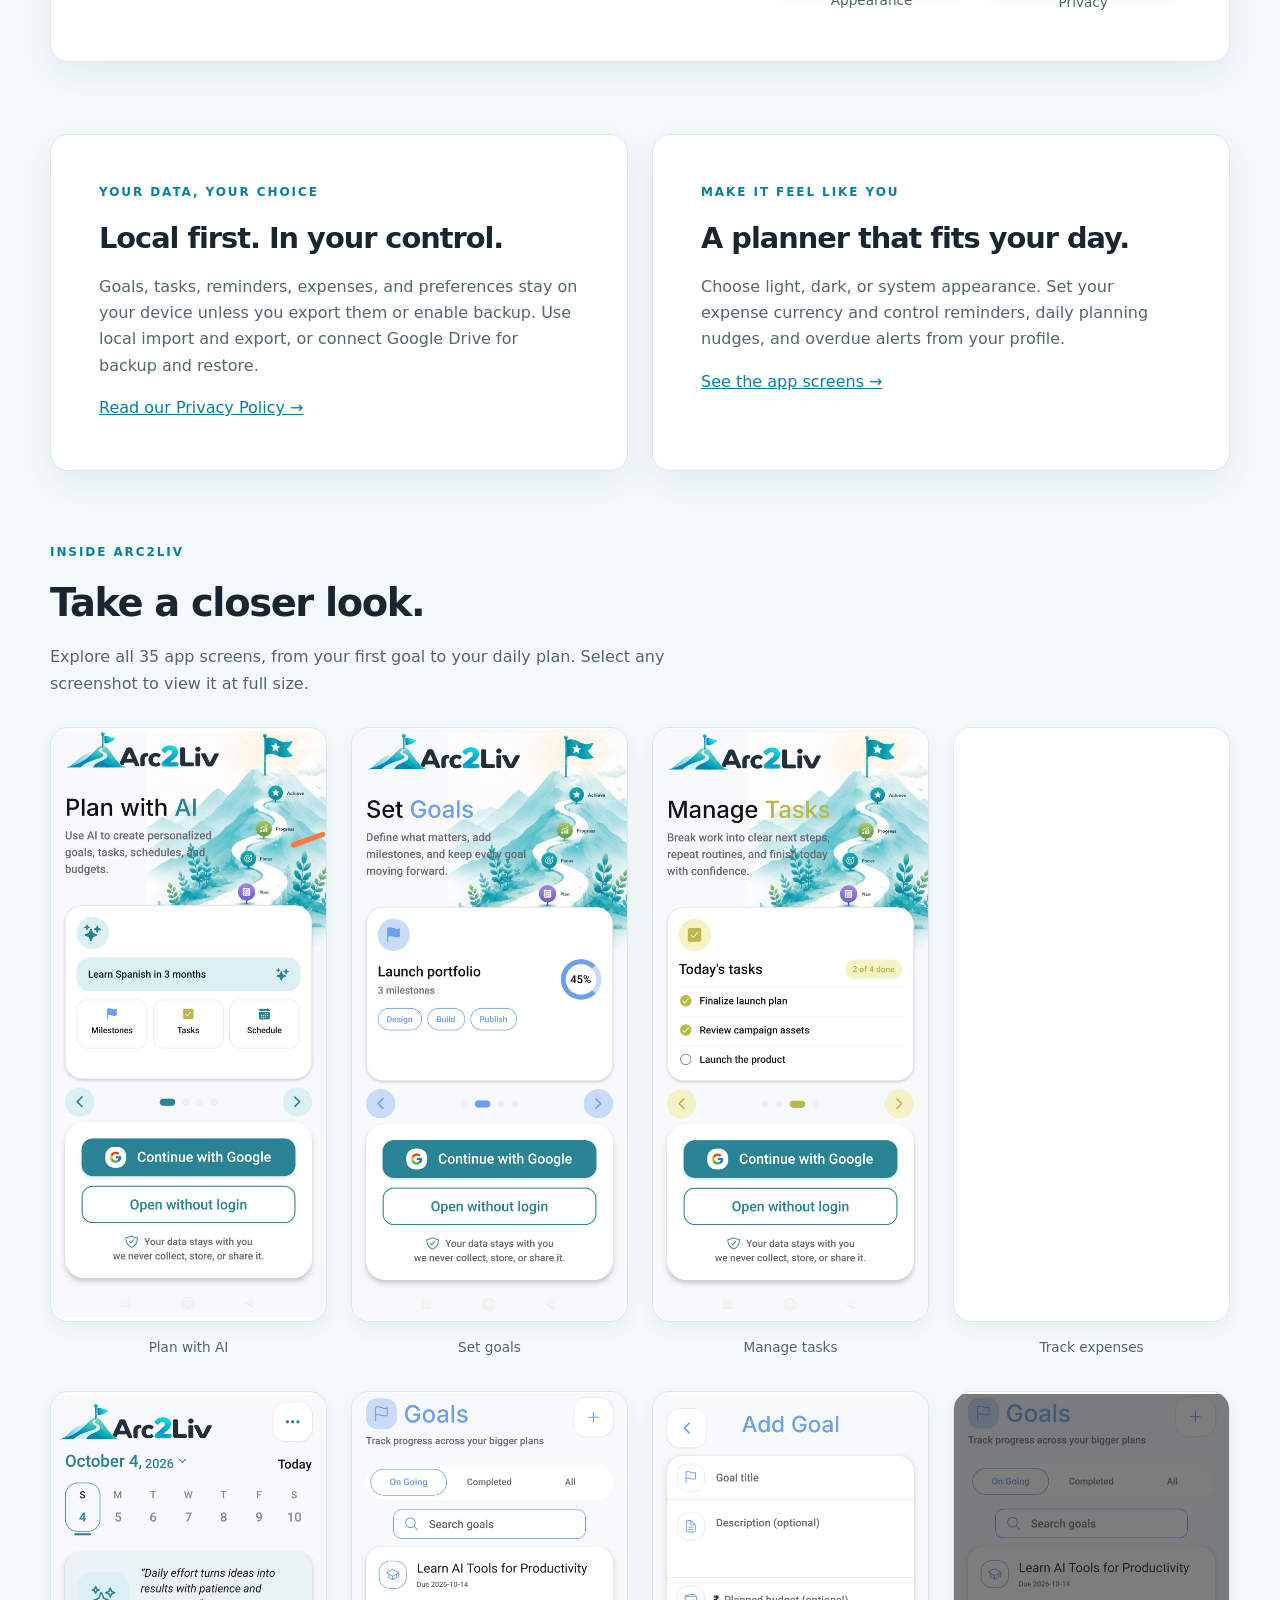
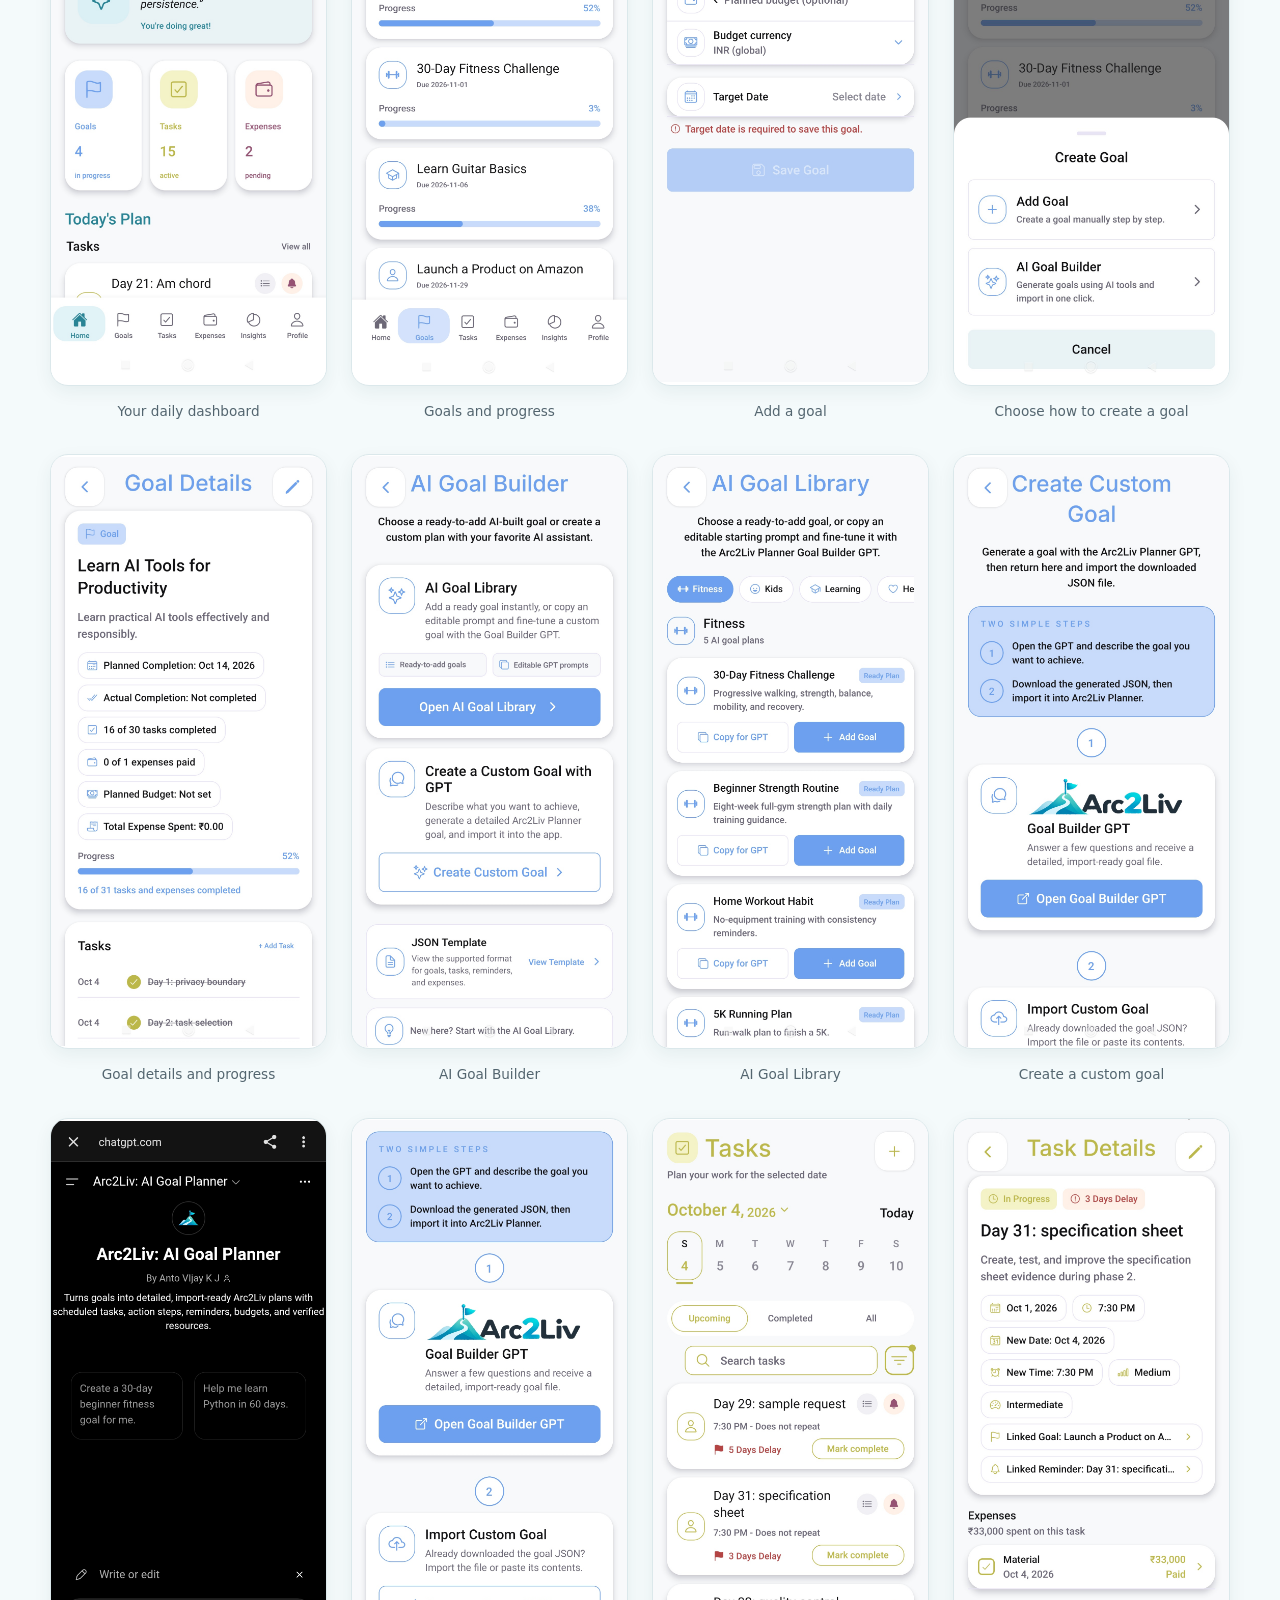
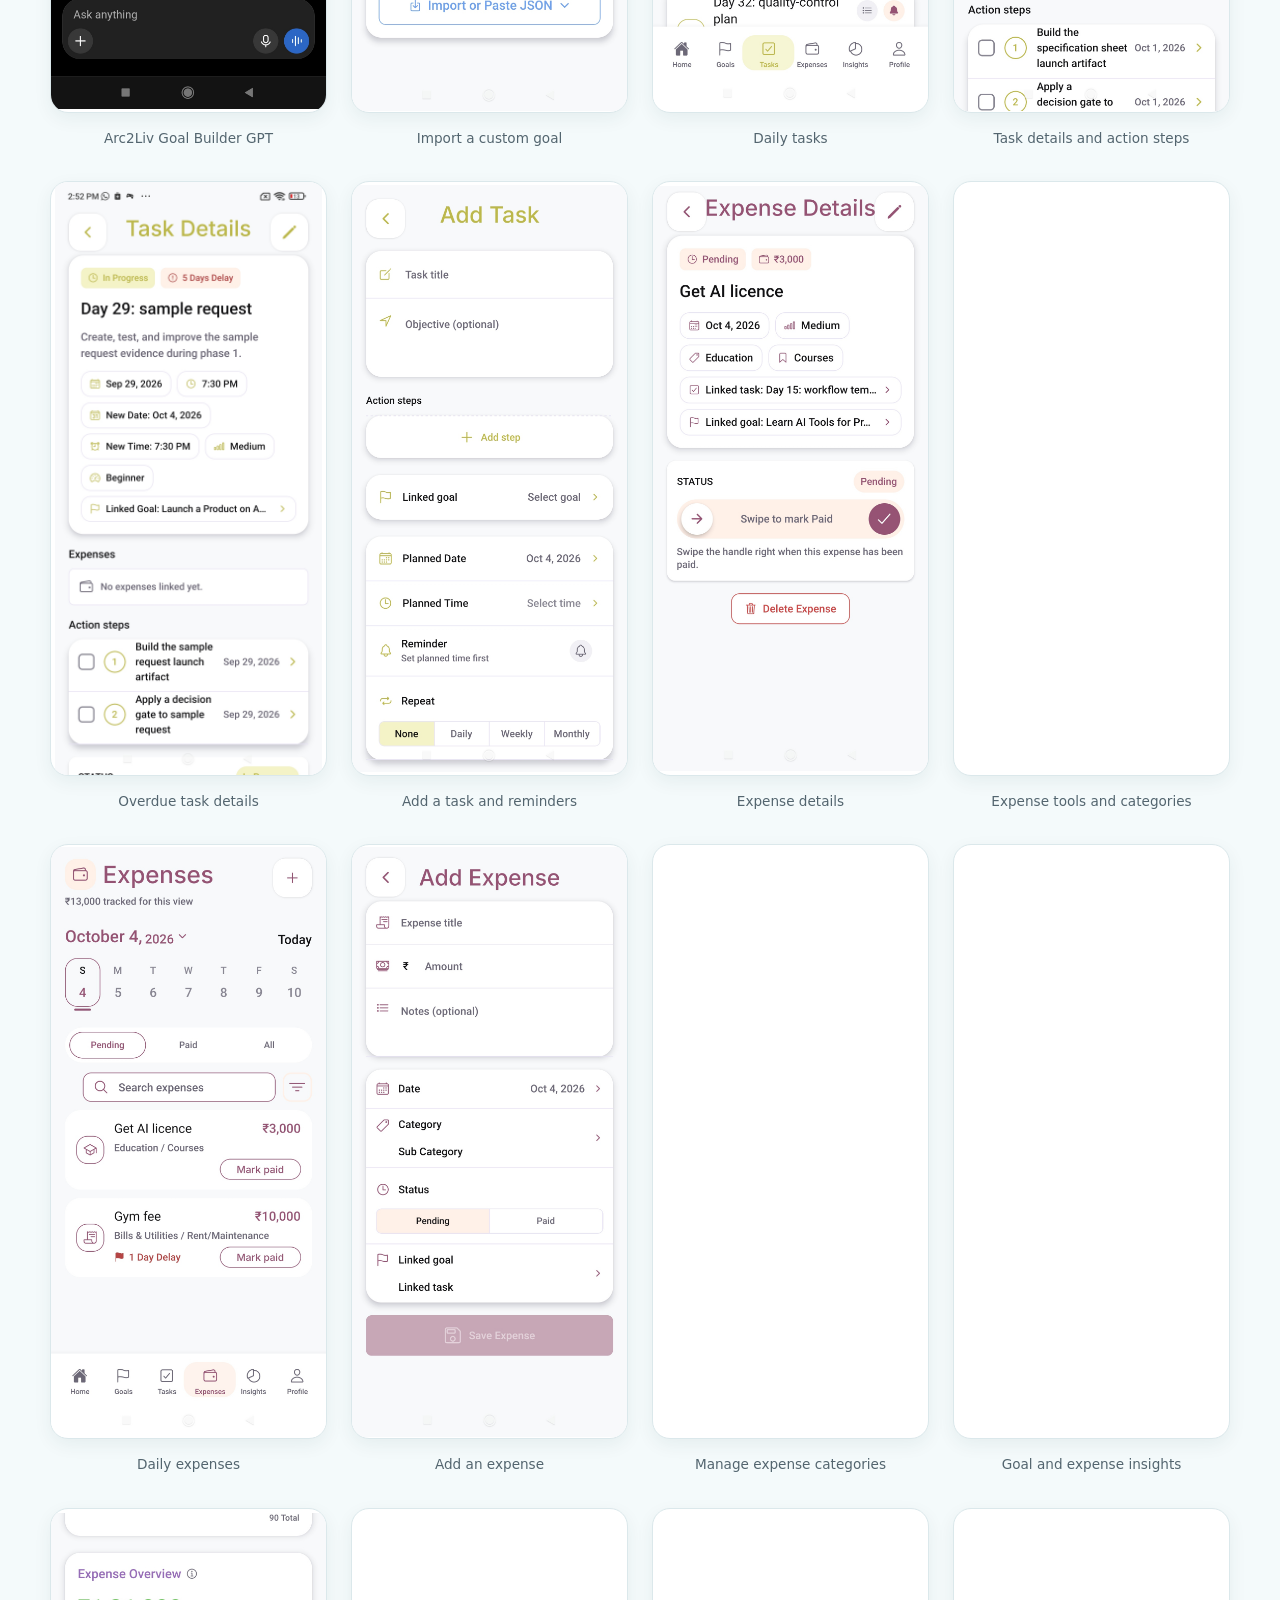
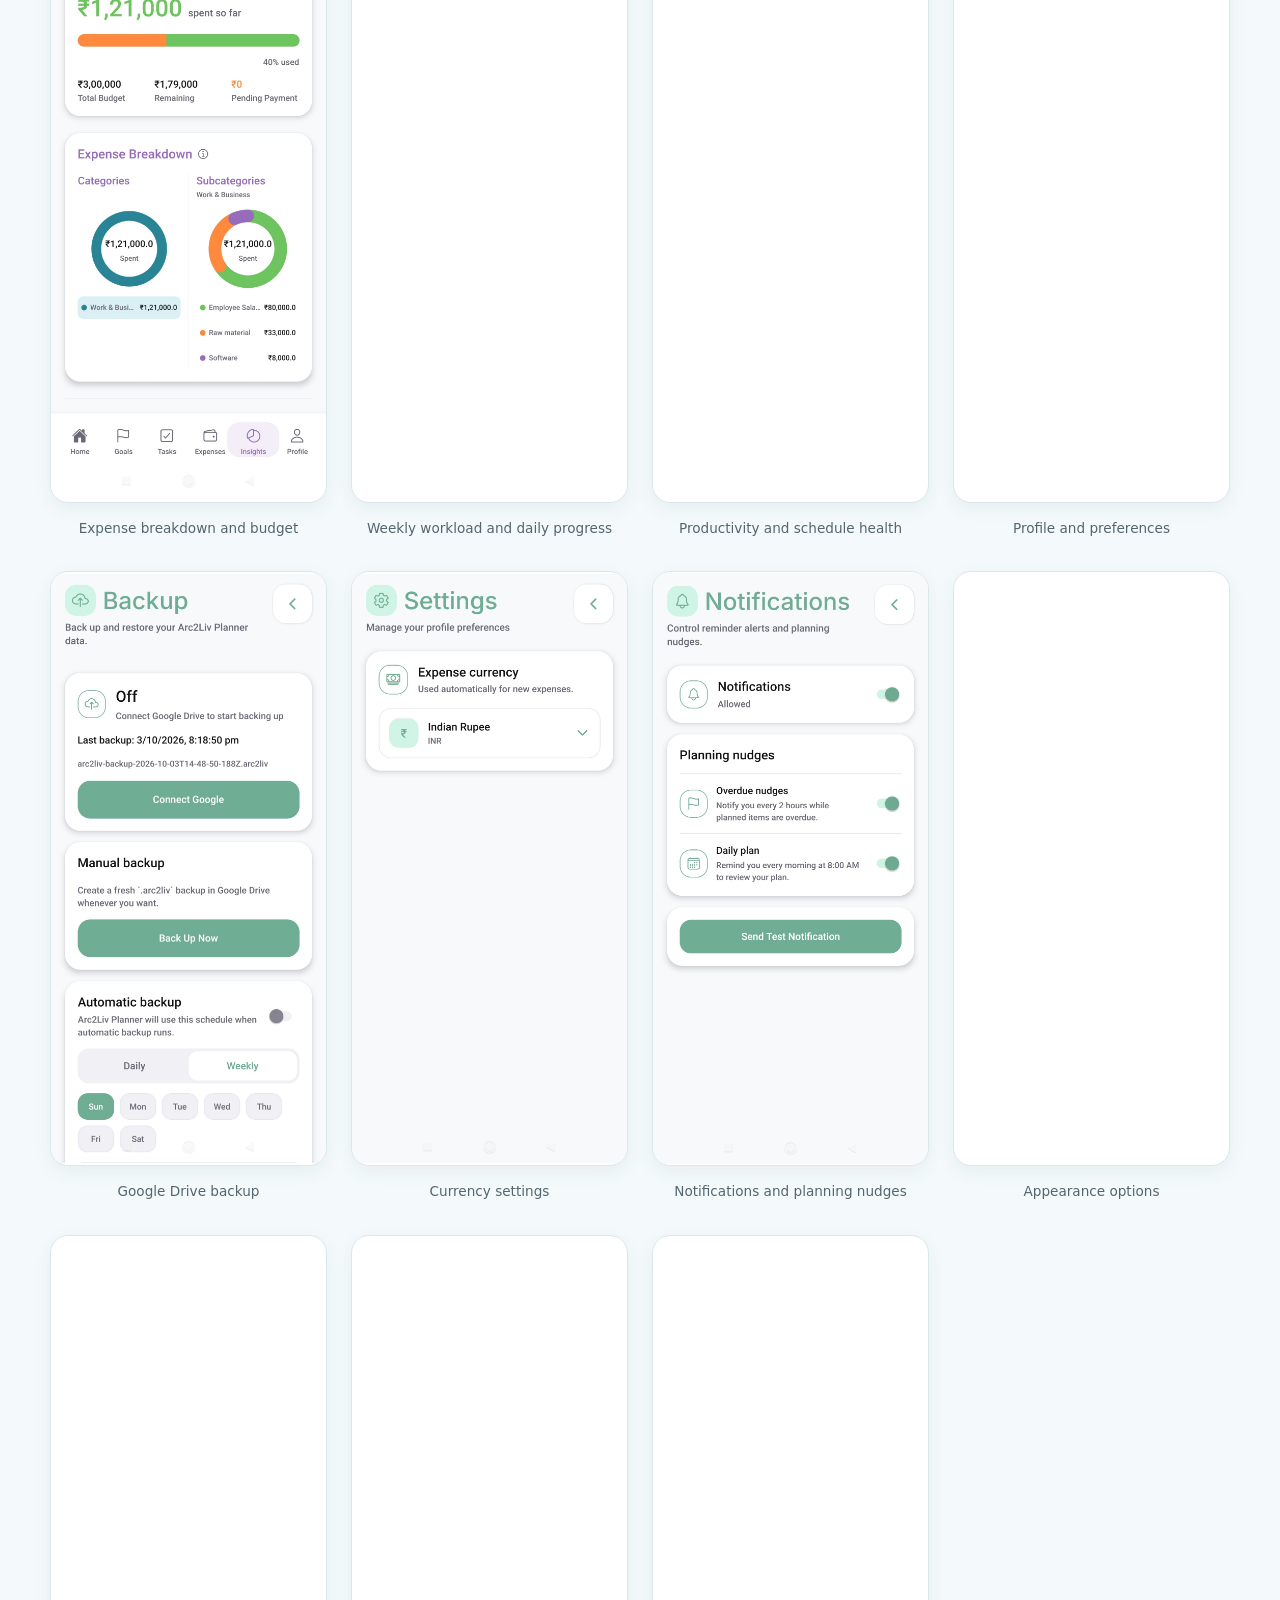
==== commit 6b4ddccf: "Refresh home page with final app screenshots" ====
--- a/home/index.html
+++ b/home/index.html
@@ -37,7 +37,7 @@
         <nav class="links" aria-label="Explore the app"><a class="primary-link" href="#screenshots">Explore the app <span aria-hidden="true">↗</span></a><a href="#ai-planning">Discover AI planning</a></nav>
         <p class="hero-note">Start without login. Connect Google when you want Drive backup.</p>
       </div>
-      <figure class="hero-phone"><img src="../assets/appScreenshots/IMG_20261003_212739.jpg" alt="Arc2Liv home dashboard with a weekly calendar, goal, task, and expense summaries, and today's plan" width="1080" height="2316" fetchpriority="high"><figcaption>Your day, in one place.</figcaption></figure>
+      <figure class="hero-phone"><img src="../assets/appScreenshots/finalScreenshots/daily-dashboard.jpg" alt="Arc2Liv home dashboard with a weekly calendar, goal, task, and expense summaries, and today's plan" width="1080" height="2302" fetchpriority="high"><figcaption>Your day, in one place.</figcaption></figure>
     </section>
     <section id="features" class="home-section" aria-labelledby="features-title">
       <p class="eyebrow">A CONNECTED PLAN</p><h2 id="features-title">From ambition to everyday action.</h2><p class="section-intro">Keep the big picture and the little details moving together.</p>
@@ -51,7 +51,7 @@
     <section id="ai-planning" class="card home-section ai-planning-group" aria-labelledby="ai-title">
       <div class="ai-section">
       <div><p class="eyebrow">A LITTLE HELP GETTING STARTED</p><h2 id="ai-title">An idea today.<br>A plan to follow tomorrow.</h2><p>Choose a ready-to-add plan from the AI Goal Library, or create a custom plan with the Arc2Liv Goal Builder GPT.</p><ol class="steps"><li><strong>Choose your starting point.</strong> Explore plans for fitness, learning, and more.</li><li><strong>Make it your own.</strong> Use an editable prompt or describe your goal to the Goal Builder GPT.</li><li><strong>Bring your plan into Arc2Liv.</strong> Add a ready plan or import the generated JSON file, then follow your scheduled tasks.</li></ol><p class="meta">Custom AI planning opens in an external AI assistant. You choose what to share and what to import.</p></div>
-      <figure class="detail-phone"><img src="../assets/appScreenshots/IMG_20261003_212850.jpg" alt="AI Goal Library showing ready-to-add fitness plans and editable GPT prompts" loading="lazy" decoding="async" width="1080" height="2309"><figcaption>A starting point for your next goal.</figcaption></figure>
+      <figure class="detail-phone"><img src="../assets/appScreenshots/finalScreenshots/ai-goal-library.jpg" alt="AI Goal Library showing ready-to-add fitness plans and editable GPT prompts" loading="lazy" decoding="async" width="1080" height="2319"><figcaption>A starting point for your next goal.</figcaption></figure>
       </div>
       <div class="walkthrough walkthrough-reverse custom-ai-row" aria-labelledby="custom-ai-title">
         <div class="walkthrough-copy">
@@ -67,9 +67,9 @@
           <p class="meta">You choose what to share with the external AI assistant. Review the generated plan and adjust it to suit your day.</p>
         </div>
         <div class="walkthrough-images" aria-label="Custom AI goal creation and import screenshots">
-          <figure><a href="../assets/appScreenshots/IMG_20261003_212907.jpg" target="_blank" rel="noopener" aria-label="View full screenshot: Create Custom Goal with GPT"><img src="../assets/appScreenshots/IMG_20261003_212907.jpg" alt="Create Custom Goal page explaining how to open the Arc2Liv Goal Builder GPT" loading="lazy" decoding="async" width="1080" height="2309"></a><figcaption>Create your plan with GPT.</figcaption></figure>
-          <figure><a href="../assets/appScreenshots/IMG_20261003_212959.jpg" target="_blank" rel="noopener" aria-label="View full screenshot: Arc2Liv Goal Builder GPT in ChatGPT"><img src="../assets/appScreenshots/IMG_20261003_212959.jpg" alt="Arc2Liv AI Goal Planner GPT on ChatGPT with sample fitness and Python learning prompts" loading="lazy" decoding="async" width="1080" height="2314"></a><figcaption>Describe your goal in ChatGPT.</figcaption></figure>
-          <figure><a href="../assets/appScreenshots/IMG_20261003_213016.jpg" target="_blank" rel="noopener" aria-label="View full screenshot: Import your custom goal"><img src="../assets/appScreenshots/IMG_20261003_213016.jpg" alt="Custom goal page showing the Goal Builder GPT and Import or Paste JSON controls" loading="lazy" decoding="async" width="1080" height="2327"></a><figcaption>Import your plan into Arc2Liv.</figcaption></figure>
+          <figure><a href="../assets/appScreenshots/finalScreenshots/create-custom-goal.jpg" target="_blank" rel="noopener" aria-label="View full screenshot: Create Custom Goal with GPT"><img src="../assets/appScreenshots/finalScreenshots/create-custom-goal.jpg" alt="Create Custom Goal page explaining how to open the Arc2Liv Goal Builder GPT" loading="lazy" decoding="async" width="1080" height="2318"></a><figcaption>Create your plan with GPT.</figcaption></figure>
+          <figure><a href="../assets/appScreenshots/finalScreenshots/goal-builder-gpt.jpg" target="_blank" rel="noopener" aria-label="View full screenshot: Arc2Liv Goal Builder GPT in ChatGPT"><img src="../assets/appScreenshots/finalScreenshots/goal-builder-gpt.jpg" alt="Arc2Liv AI Goal Planner GPT on ChatGPT with sample fitness and Python learning prompts" loading="lazy" decoding="async" width="1080" height="2312"></a><figcaption>Describe your goal in ChatGPT.</figcaption></figure>
+          <figure><a href="../assets/appScreenshots/finalScreenshots/import-custom-goal.jpg" target="_blank" rel="noopener" aria-label="View full screenshot: Import your custom goal"><img src="../assets/appScreenshots/finalScreenshots/import-custom-goal.jpg" alt="Custom goal page showing the Goal Builder GPT and Import or Paste JSON controls" loading="lazy" decoding="async" width="1080" height="2321"></a><figcaption>Import your plan into Arc2Liv.</figcaption></figure>
         </div>
       </div>
     </section>
@@ -85,9 +85,10 @@
         </div>
       </div>
       <div class="walkthrough-images" aria-label="Goals page screenshots">
-        <figure><a href="../assets/appScreenshots/IMG_20261003_212752.jpg" target="_blank" rel="noopener" aria-label="View full screenshot: Goals overview"><img src="../assets/appScreenshots/IMG_20261003_212752.jpg" alt="Arc2Liv Goals overview page" loading="lazy" decoding="async" width="1080" height="2320"></a><figcaption>Goals overview</figcaption></figure>
-<figure><a href="../assets/appScreenshots/IMG_20261003_212808.jpg" target="_blank" rel="noopener" aria-label="View full screenshot: Add a goal"><img src="../assets/appScreenshots/IMG_20261003_212808.jpg" alt="Arc2Liv Add a goal page" loading="lazy" decoding="async" width="1080" height="2320"></a><figcaption>Add a goal</figcaption></figure>
-<figure><a href="../assets/appScreenshots/IMG_20261003_212822.jpg" target="_blank" rel="noopener" aria-label="View full screenshot: Create your way"><img src="../assets/appScreenshots/IMG_20261003_212822.jpg" alt="Arc2Liv Create your way page" loading="lazy" decoding="async" width="1080" height="2320"></a><figcaption>Create your way</figcaption></figure>
+        <figure><a href="../assets/appScreenshots/finalScreenshots/goals-overview.jpg" target="_blank" rel="noopener" aria-label="View full screenshot: Goals overview"><img src="../assets/appScreenshots/finalScreenshots/goals-overview.jpg" alt="Arc2Liv Goals overview page" loading="lazy" decoding="async" width="1080" height="2319"></a><figcaption>Goals overview</figcaption></figure>
+<figure><a href="../assets/appScreenshots/finalScreenshots/add-goal.jpg" target="_blank" rel="noopener" aria-label="View full screenshot: Add a goal"><img src="../assets/appScreenshots/finalScreenshots/add-goal.jpg" alt="Arc2Liv Add a goal page" loading="lazy" decoding="async" width="1080" height="2305"></a><figcaption>Add a goal</figcaption></figure>
+<figure><a href="../assets/appScreenshots/finalScreenshots/create-goal-options.jpg" target="_blank" rel="noopener" aria-label="View full screenshot: Create your way"><img src="../assets/appScreenshots/finalScreenshots/create-goal-options.jpg" alt="Arc2Liv Create your way page" loading="lazy" decoding="async" width="1080" height="2312"></a><figcaption>Create your way</figcaption></figure>
+<figure><a href="../assets/appScreenshots/finalScreenshots/goal-details.jpg" target="_blank" rel="noopener" aria-label="View full screenshot: Goal details and progress"><img src="../assets/appScreenshots/finalScreenshots/goal-details.jpg" alt="Arc2Liv app: Goal details and progress" loading="lazy" decoding="async" width="1080" height="2314"></a><figcaption>Goal details and progress</figcaption></figure>
       </div>
     </section>
     <section id="tasks" class="card home-section walkthrough walkthrough-tasks walkthrough-reverse" aria-labelledby="tasks-title">
@@ -102,9 +103,10 @@
         </div>
       </div>
       <div class="walkthrough-images" aria-label="Tasks page screenshots">
-        <figure><a href="../assets/appScreenshots/IMG_20261003_213100.jpg" target="_blank" rel="noopener" aria-label="View full screenshot: Tasks overview"><img src="../assets/appScreenshots/IMG_20261003_213100.jpg" alt="Arc2Liv Tasks overview page" loading="lazy" decoding="async" width="1080" height="2320"></a><figcaption>Tasks overview</figcaption></figure>
-<figure><a href="../assets/appScreenshots/IMG_20261003_213121.jpg" target="_blank" rel="noopener" aria-label="View full screenshot: Task details"><img src="../assets/appScreenshots/IMG_20261003_213121.jpg" alt="Arc2Liv Task details page" loading="lazy" decoding="async" width="1080" height="2320"></a><figcaption>Task details</figcaption></figure>
-<figure><a href="../assets/appScreenshots/IMG_20261003_213132.jpg" target="_blank" rel="noopener" aria-label="View full screenshot: Add a task"><img src="../assets/appScreenshots/IMG_20261003_213132.jpg" alt="Arc2Liv Add a task page" loading="lazy" decoding="async" width="1080" height="2320"></a><figcaption>Add a task</figcaption></figure>
+        <figure><a href="../assets/appScreenshots/finalScreenshots/daily-tasks.jpg" target="_blank" rel="noopener" aria-label="View full screenshot: Tasks overview"><img src="../assets/appScreenshots/finalScreenshots/daily-tasks.jpg" alt="Arc2Liv Tasks overview page" loading="lazy" decoding="async" width="1080" height="2320"></a><figcaption>Tasks overview</figcaption></figure>
+<figure><a href="../assets/appScreenshots/finalScreenshots/task-details.jpg" target="_blank" rel="noopener" aria-label="View full screenshot: Task details"><img src="../assets/appScreenshots/finalScreenshots/task-details.jpg" alt="Arc2Liv Task details page" loading="lazy" decoding="async" width="1080" height="2326"></a><figcaption>Task details</figcaption></figure>
+<figure><a href="../assets/appScreenshots/finalScreenshots/overdue-task-details.jpg" target="_blank" rel="noopener" aria-label="View full screenshot: Overdue task details"><img src="../assets/appScreenshots/finalScreenshots/overdue-task-details.jpg" alt="Arc2Liv app: Overdue task details" loading="lazy" decoding="async" width="1080" height="2400"></a><figcaption>Overdue task details</figcaption></figure>
+<figure><a href="../assets/appScreenshots/finalScreenshots/add-task.jpg" target="_blank" rel="noopener" aria-label="View full screenshot: Add a task"><img src="../assets/appScreenshots/finalScreenshots/add-task.jpg" alt="Arc2Liv Add a task page" loading="lazy" decoding="async" width="1080" height="2307"></a><figcaption>Add a task</figcaption></figure>
       </div>
     </section>
     <section id="expenses" class="card home-section walkthrough walkthrough-expenses" aria-labelledby="expenses-title">
@@ -119,9 +121,11 @@
         </div>
       </div>
       <div class="walkthrough-images" aria-label="Expenses page screenshots">
-        <figure><a href="../assets/appScreenshots/IMG_20261003_213201.jpg" target="_blank" rel="noopener" aria-label="View full screenshot: Expense tools"><img src="../assets/appScreenshots/IMG_20261003_213201.jpg" alt="Arc2Liv Expense tools page" loading="lazy" decoding="async" width="1080" height="2320"></a><figcaption>Expense tools</figcaption></figure>
-<figure><a href="../assets/appScreenshots/IMG_20261003_213216.jpg" target="_blank" rel="noopener" aria-label="View full screenshot: Add an expense"><img src="../assets/appScreenshots/IMG_20261003_213216.jpg" alt="Arc2Liv Add an expense page" loading="lazy" decoding="async" width="1080" height="2320"></a><figcaption>Add an expense</figcaption></figure>
-<figure><a href="../assets/appScreenshots/IMG_20261003_213145.jpg" target="_blank" rel="noopener" aria-label="View full screenshot: Expense details"><img src="../assets/appScreenshots/IMG_20261003_213145.jpg" alt="Arc2Liv Expense details page" loading="lazy" decoding="async" width="1080" height="2320"></a><figcaption>Expense details</figcaption></figure>
+        <figure><a href="../assets/appScreenshots/finalScreenshots/expense-tools.jpg" target="_blank" rel="noopener" aria-label="View full screenshot: Expense tools"><img src="../assets/appScreenshots/finalScreenshots/expense-tools.jpg" alt="Arc2Liv Expense tools page" loading="lazy" decoding="async" width="1080" height="2315"></a><figcaption>Expense tools</figcaption></figure>
+<figure><a href="../assets/appScreenshots/finalScreenshots/expenses-overview.jpg" target="_blank" rel="noopener" aria-label="View full screenshot: Daily expenses"><img src="../assets/appScreenshots/finalScreenshots/expenses-overview.jpg" alt="Arc2Liv app: Daily expenses" loading="lazy" decoding="async" width="1080" height="2318"></a><figcaption>Daily expenses</figcaption></figure>
+<figure><a href="../assets/appScreenshots/finalScreenshots/add-expense.jpg" target="_blank" rel="noopener" aria-label="View full screenshot: Add an expense"><img src="../assets/appScreenshots/finalScreenshots/add-expense.jpg" alt="Arc2Liv Add an expense page" loading="lazy" decoding="async" width="1080" height="2316"></a><figcaption>Add an expense</figcaption></figure>
+<figure><a href="../assets/appScreenshots/finalScreenshots/expense-categories.jpg" target="_blank" rel="noopener" aria-label="View full screenshot: Manage expense categories"><img src="../assets/appScreenshots/finalScreenshots/expense-categories.jpg" alt="Arc2Liv app: Manage expense categories" loading="lazy" decoding="async" width="1080" height="2316"></a><figcaption>Manage expense categories</figcaption></figure>
+<figure><a href="../assets/appScreenshots/finalScreenshots/expense-details.jpg" target="_blank" rel="noopener" aria-label="View full screenshot: Expense details"><img src="../assets/appScreenshots/finalScreenshots/expense-details.jpg" alt="Arc2Liv Expense details page" loading="lazy" decoding="async" width="1080" height="2298"></a><figcaption>Expense details</figcaption></figure>
       </div>
     </section>
     <section id="insights" class="card home-section walkthrough walkthrough-insights walkthrough-reverse" aria-labelledby="insights-title">
@@ -133,8 +137,11 @@
           <div><h3>Goal and expense insights</h3><p>Select a goal to see overall completion, completed tasks, and days remaining. The status bar separates pending, in-progress, and completed work. The expense overview shows spending so far, the planned budget, and pending payments, with expense breakdowns below.</p></div>
         </div>
       </div>
-      <div class="walkthrough-images walkthrough-images-single" aria-label="Insights page screenshots">
-        <figure><a href="../assets/appScreenshots/IMG_20261003_213234.jpg" target="_blank" rel="noopener" aria-label="View full screenshot: Goal and expense insights"><img src="../assets/appScreenshots/IMG_20261003_213234.jpg" alt="Arc2Liv Goal and expense insights page" loading="lazy" decoding="async" width="1080" height="2320"></a><figcaption>Goal and expense insights</figcaption></figure>
+      <div class="walkthrough-images" aria-label="Insights page screenshots">
+        <figure><a href="../assets/appScreenshots/finalScreenshots/goal-insights.jpg" target="_blank" rel="noopener" aria-label="View full screenshot: Goal and expense insights"><img src="../assets/appScreenshots/finalScreenshots/goal-insights.jpg" alt="Arc2Liv Goal and expense insights page" loading="lazy" decoding="async" width="1080" height="2305"></a><figcaption>Goal and expense insights</figcaption></figure>
+<figure><a href="../assets/appScreenshots/finalScreenshots/expense-insights.jpg" target="_blank" rel="noopener" aria-label="View full screenshot: Expense breakdown and budget"><img src="../assets/appScreenshots/finalScreenshots/expense-insights.jpg" alt="Arc2Liv app: Expense breakdown and budget" loading="lazy" decoding="async" width="1080" height="2294"></a><figcaption>Expense breakdown and budget</figcaption></figure>
+<figure><a href="../assets/appScreenshots/finalScreenshots/weekly-insights.jpg" target="_blank" rel="noopener" aria-label="View full screenshot: Weekly workload and daily progress"><img src="../assets/appScreenshots/finalScreenshots/weekly-insights.jpg" alt="Arc2Liv app: Weekly workload and daily progress" loading="lazy" decoding="async" width="1080" height="2309"></a><figcaption>Weekly workload and daily progress</figcaption></figure>
+<figure><a href="../assets/appScreenshots/finalScreenshots/productivity-insights.jpg" target="_blank" rel="noopener" aria-label="View full screenshot: Productivity and schedule health"><img src="../assets/appScreenshots/finalScreenshots/productivity-insights.jpg" alt="Arc2Liv app: Productivity and schedule health" loading="lazy" decoding="async" width="1080" height="2322"></a><figcaption>Productivity and schedule health</figcaption></figure>
       </div>
     </section>
     <section id="profile" class="card home-section walkthrough walkthrough-profile" aria-labelledby="profile-title">
@@ -152,12 +159,12 @@
         </div>
       </div>
       <div class="walkthrough-images" aria-label="Profile page screenshots">
-        <figure><a href="../assets/appScreenshots/IMG_20261003_214443.jpg" target="_blank" rel="noopener" aria-label="View full screenshot: Profile overview"><img src="../assets/appScreenshots/IMG_20261003_214443.jpg" alt="Arc2Liv Profile overview page" loading="lazy" decoding="async" width="1080" height="2320"></a><figcaption>Profile overview</figcaption></figure>
-<figure><a href="../assets/appScreenshots/IMG_20261003_214502.jpg" target="_blank" rel="noopener" aria-label="View full screenshot: Backup"><img src="../assets/appScreenshots/IMG_20261003_214502.jpg" alt="Arc2Liv Backup page" loading="lazy" decoding="async" width="1080" height="2320"></a><figcaption>Backup</figcaption></figure>
-<figure><a href="../assets/appScreenshots/IMG_20261003_214516.jpg" target="_blank" rel="noopener" aria-label="View full screenshot: Settings"><img src="../assets/appScreenshots/IMG_20261003_214516.jpg" alt="Arc2Liv Settings page" loading="lazy" decoding="async" width="1080" height="2320"></a><figcaption>Settings</figcaption></figure>
-<figure><a href="../assets/appScreenshots/IMG_20261003_214528.jpg" target="_blank" rel="noopener" aria-label="View full screenshot: Notifications"><img src="../assets/appScreenshots/IMG_20261003_214528.jpg" alt="Arc2Liv Notifications page" loading="lazy" decoding="async" width="1080" height="2320"></a><figcaption>Notifications</figcaption></figure>
-<figure><a href="../assets/appScreenshots/IMG_20261003_214543.jpg" target="_blank" rel="noopener" aria-label="View full screenshot: Appearance"><img src="../assets/appScreenshots/IMG_20261003_214543.jpg" alt="Arc2Liv Appearance page" loading="lazy" decoding="async" width="1080" height="2320"></a><figcaption>Appearance</figcaption></figure>
-<figure><a href="../assets/appScreenshots/IMG_20261003_214607.jpg" target="_blank" rel="noopener" aria-label="View full screenshot: Privacy"><img src="../assets/appScreenshots/IMG_20261003_214607.jpg" alt="Arc2Liv Privacy page" loading="lazy" decoding="async" width="1080" height="2320"></a><figcaption>Privacy</figcaption></figure>
+        <figure><a href="../assets/appScreenshots/finalScreenshots/profile.jpg" target="_blank" rel="noopener" aria-label="View full screenshot: Profile overview"><img src="../assets/appScreenshots/finalScreenshots/profile.jpg" alt="Arc2Liv Profile overview page" loading="lazy" decoding="async" width="1080" height="2316"></a><figcaption>Profile overview</figcaption></figure>
+<figure><a href="../assets/appScreenshots/finalScreenshots/backup.jpg" target="_blank" rel="noopener" aria-label="View full screenshot: Backup"><img src="../assets/appScreenshots/finalScreenshots/backup.jpg" alt="Arc2Liv Backup page" loading="lazy" decoding="async" width="1080" height="2314"></a><figcaption>Backup</figcaption></figure>
+<figure><a href="../assets/appScreenshots/finalScreenshots/currency-settings.jpg" target="_blank" rel="noopener" aria-label="View full screenshot: Settings"><img src="../assets/appScreenshots/finalScreenshots/currency-settings.jpg" alt="Arc2Liv Settings page" loading="lazy" decoding="async" width="1080" height="2314"></a><figcaption>Settings</figcaption></figure>
+<figure><a href="../assets/appScreenshots/finalScreenshots/notifications.jpg" target="_blank" rel="noopener" aria-label="View full screenshot: Notifications"><img src="../assets/appScreenshots/finalScreenshots/notifications.jpg" alt="Arc2Liv Notifications page" loading="lazy" decoding="async" width="1080" height="2321"></a><figcaption>Notifications</figcaption></figure>
+<figure><a href="../assets/appScreenshots/finalScreenshots/appearance.jpg" target="_blank" rel="noopener" aria-label="View full screenshot: Appearance"><img src="../assets/appScreenshots/finalScreenshots/appearance.jpg" alt="Arc2Liv Appearance page" loading="lazy" decoding="async" width="1080" height="2307"></a><figcaption>Appearance</figcaption></figure>
+<figure><a href="../assets/appScreenshots/finalScreenshots/privacy.jpg" target="_blank" rel="noopener" aria-label="View full screenshot: Privacy"><img src="../assets/appScreenshots/finalScreenshots/privacy.jpg" alt="Arc2Liv Privacy page" loading="lazy" decoding="async" width="1080" height="2320"></a><figcaption>Privacy</figcaption></figure>
       </div>
     </section>
     <section class="home-section personal-grid" aria-label="Your preferences and data">
@@ -165,35 +172,42 @@
       <article class="card"><p class="eyebrow">MAKE IT FEEL LIKE YOU</p><h2>A planner that fits your day.</h2><p>Choose light, dark, or system appearance. Set your expense currency and control reminders, daily planning nudges, and overdue alerts from your profile.</p><a href="#screenshots">See the app screens <span aria-hidden="true">→</span></a></article>
     </section>
     <section id="screenshots" class="home-section" aria-labelledby="screenshots-title">
-      <p class="eyebrow">INSIDE ARC2LIV</p><h2 id="screenshots-title">Take a closer look.</h2><p class="section-intro">Explore all 28 app screens, from your first goal to your daily plan. Select any screenshot to view it at full size.</p>
-      <div class="screenshot-gallery"><figure><a href="../assets/appScreenshots/IMG_20261003_212422.jpg" target="_blank" rel="noopener" aria-label="View full screenshot: Plan with AI"><img src="../assets/appScreenshots/IMG_20261003_212422.jpg" alt="Arc2Liv app: Plan with AI" loading="lazy" decoding="async" width="1080" height="2320"></a><figcaption>Plan with AI</figcaption></figure>
-<figure><a href="../assets/appScreenshots/IMG_20261003_212452.jpg" target="_blank" rel="noopener" aria-label="View full screenshot: Set goals"><img src="../assets/appScreenshots/IMG_20261003_212452.jpg" alt="Arc2Liv app: Set goals" loading="lazy" decoding="async" width="1080" height="2320"></a><figcaption>Set goals</figcaption></figure>
-<figure><a href="../assets/appScreenshots/IMG_20261003_212504.jpg" target="_blank" rel="noopener" aria-label="View full screenshot: Manage tasks"><img src="../assets/appScreenshots/IMG_20261003_212504.jpg" alt="Arc2Liv app: Manage tasks" loading="lazy" decoding="async" width="1080" height="2320"></a><figcaption>Manage tasks</figcaption></figure>
-<figure><a href="../assets/appScreenshots/IMG_20261003_212514.jpg" target="_blank" rel="noopener" aria-label="View full screenshot: Track expenses"><img src="../assets/appScreenshots/IMG_20261003_212514.jpg" alt="Arc2Liv app: Track expenses" loading="lazy" decoding="async" width="1080" height="2320"></a><figcaption>Track expenses</figcaption></figure>
-<figure><a href="../assets/appScreenshots/IMG_20261003_212739.jpg" target="_blank" rel="noopener" aria-label="View full screenshot: Your daily dashboard"><img src="../assets/appScreenshots/IMG_20261003_212739.jpg" alt="Arc2Liv app: Your daily dashboard" loading="lazy" decoding="async" width="1080" height="2320"></a><figcaption>Your daily dashboard</figcaption></figure>
-<figure><a href="../assets/appScreenshots/IMG_20261003_212752.jpg" target="_blank" rel="noopener" aria-label="View full screenshot: Goals and progress"><img src="../assets/appScreenshots/IMG_20261003_212752.jpg" alt="Arc2Liv app: Goals and progress" loading="lazy" decoding="async" width="1080" height="2320"></a><figcaption>Goals and progress</figcaption></figure>
-<figure><a href="../assets/appScreenshots/IMG_20261003_212808.jpg" target="_blank" rel="noopener" aria-label="View full screenshot: Add a goal"><img src="../assets/appScreenshots/IMG_20261003_212808.jpg" alt="Arc2Liv app: Add a goal" loading="lazy" decoding="async" width="1080" height="2320"></a><figcaption>Add a goal</figcaption></figure>
-<figure><a href="../assets/appScreenshots/IMG_20261003_212822.jpg" target="_blank" rel="noopener" aria-label="View full screenshot: Choose how to create a goal"><img src="../assets/appScreenshots/IMG_20261003_212822.jpg" alt="Arc2Liv app: Choose how to create a goal" loading="lazy" decoding="async" width="1080" height="2320"></a><figcaption>Choose how to create a goal</figcaption></figure>
-<figure><a href="../assets/appScreenshots/IMG_20261003_212838.jpg" target="_blank" rel="noopener" aria-label="View full screenshot: AI Goal Builder"><img src="../assets/appScreenshots/IMG_20261003_212838.jpg" alt="Arc2Liv app: AI Goal Builder" loading="lazy" decoding="async" width="1080" height="2320"></a><figcaption>AI Goal Builder</figcaption></figure>
-<figure><a href="../assets/appScreenshots/IMG_20261003_212850.jpg" target="_blank" rel="noopener" aria-label="View full screenshot: AI Goal Library"><img src="../assets/appScreenshots/IMG_20261003_212850.jpg" alt="Arc2Liv app: AI Goal Library" loading="lazy" decoding="async" width="1080" height="2320"></a><figcaption>AI Goal Library</figcaption></figure>
-<figure><a href="../assets/appScreenshots/IMG_20261003_212907.jpg" target="_blank" rel="noopener" aria-label="View full screenshot: Create a custom goal"><img src="../assets/appScreenshots/IMG_20261003_212907.jpg" alt="Arc2Liv app: Create a custom goal" loading="lazy" decoding="async" width="1080" height="2320"></a><figcaption>Create a custom goal</figcaption></figure>
-<figure><a href="../assets/appScreenshots/IMG_20261003_212959.jpg" target="_blank" rel="noopener" aria-label="View full screenshot: Arc2Liv Goal Builder GPT"><img src="../assets/appScreenshots/IMG_20261003_212959.jpg" alt="Arc2Liv app: Arc2Liv Goal Builder GPT" loading="lazy" decoding="async" width="1080" height="2320"></a><figcaption>Arc2Liv Goal Builder GPT</figcaption></figure>
-<figure><a href="../assets/appScreenshots/IMG_20261003_213016.jpg" target="_blank" rel="noopener" aria-label="View full screenshot: Import a custom goal"><img src="../assets/appScreenshots/IMG_20261003_213016.jpg" alt="Arc2Liv app: Import a custom goal" loading="lazy" decoding="async" width="1080" height="2320"></a><figcaption>Import a custom goal</figcaption></figure>
-<figure><a href="../assets/appScreenshots/IMG_20261003_213100.jpg" target="_blank" rel="noopener" aria-label="View full screenshot: Daily tasks"><img src="../assets/appScreenshots/IMG_20261003_213100.jpg" alt="Arc2Liv app: Daily tasks" loading="lazy" decoding="async" width="1080" height="2320"></a><figcaption>Daily tasks</figcaption></figure>
-<figure><a href="../assets/appScreenshots/IMG_20261003_213121.jpg" target="_blank" rel="noopener" aria-label="View full screenshot: Task details and action steps"><img src="../assets/appScreenshots/IMG_20261003_213121.jpg" alt="Arc2Liv app: Task details and action steps" loading="lazy" decoding="async" width="1080" height="2320"></a><figcaption>Task details and action steps</figcaption></figure>
-<figure><a href="../assets/appScreenshots/IMG_20261003_213132.jpg" target="_blank" rel="noopener" aria-label="View full screenshot: Add a task and reminders"><img src="../assets/appScreenshots/IMG_20261003_213132.jpg" alt="Arc2Liv app: Add a task and reminders" loading="lazy" decoding="async" width="1080" height="2320"></a><figcaption>Add a task and reminders</figcaption></figure>
-<figure><a href="../assets/appScreenshots/IMG_20261003_213145.jpg" target="_blank" rel="noopener" aria-label="View full screenshot: Expense details"><img src="../assets/appScreenshots/IMG_20261003_213145.jpg" alt="Arc2Liv app: Expense details" loading="lazy" decoding="async" width="1080" height="2320"></a><figcaption>Expense details</figcaption></figure>
-<figure><a href="../assets/appScreenshots/IMG_20261003_213201.jpg" target="_blank" rel="noopener" aria-label="View full screenshot: Expense tools and categories"><img src="../assets/appScreenshots/IMG_20261003_213201.jpg" alt="Arc2Liv app: Expense tools and categories" loading="lazy" decoding="async" width="1080" height="2320"></a><figcaption>Expense tools and categories</figcaption></figure>
-<figure><a href="../assets/appScreenshots/IMG_20261003_213216.jpg" target="_blank" rel="noopener" aria-label="View full screenshot: Add an expense"><img src="../assets/appScreenshots/IMG_20261003_213216.jpg" alt="Arc2Liv app: Add an expense" loading="lazy" decoding="async" width="1080" height="2320"></a><figcaption>Add an expense</figcaption></figure>
-<figure><a href="../assets/appScreenshots/IMG_20261003_213234.jpg" target="_blank" rel="noopener" aria-label="View full screenshot: Goal and expense insights"><img src="../assets/appScreenshots/IMG_20261003_213234.jpg" alt="Arc2Liv app: Goal and expense insights" loading="lazy" decoding="async" width="1080" height="2320"></a><figcaption>Goal and expense insights</figcaption></figure>
-<figure><a href="../assets/appScreenshots/IMG_20261003_214443.jpg" target="_blank" rel="noopener" aria-label="View full screenshot: Profile and preferences"><img src="../assets/appScreenshots/IMG_20261003_214443.jpg" alt="Arc2Liv app: Profile and preferences" loading="lazy" decoding="async" width="1080" height="2320"></a><figcaption>Profile and preferences</figcaption></figure>
-<figure><a href="../assets/appScreenshots/IMG_20261003_214502.jpg" target="_blank" rel="noopener" aria-label="View full screenshot: Google Drive backup"><img src="../assets/appScreenshots/IMG_20261003_214502.jpg" alt="Arc2Liv app: Google Drive backup" loading="lazy" decoding="async" width="1080" height="2320"></a><figcaption>Google Drive backup</figcaption></figure>
-<figure><a href="../assets/appScreenshots/IMG_20261003_214516.jpg" target="_blank" rel="noopener" aria-label="View full screenshot: Currency settings"><img src="../assets/appScreenshots/IMG_20261003_214516.jpg" alt="Arc2Liv app: Currency settings" loading="lazy" decoding="async" width="1080" height="2320"></a><figcaption>Currency settings</figcaption></figure>
-<figure><a href="../assets/appScreenshots/IMG_20261003_214528.jpg" target="_blank" rel="noopener" aria-label="View full screenshot: Notifications and planning nudges"><img src="../assets/appScreenshots/IMG_20261003_214528.jpg" alt="Arc2Liv app: Notifications and planning nudges" loading="lazy" decoding="async" width="1080" height="2320"></a><figcaption>Notifications and planning nudges</figcaption></figure>
-<figure><a href="../assets/appScreenshots/IMG_20261003_214543.jpg" target="_blank" rel="noopener" aria-label="View full screenshot: Appearance options"><img src="../assets/appScreenshots/IMG_20261003_214543.jpg" alt="Arc2Liv app: Appearance options" loading="lazy" decoding="async" width="1080" height="2320"></a><figcaption>Appearance options</figcaption></figure>
-<figure><a href="../assets/appScreenshots/IMG_20261003_214607.jpg" target="_blank" rel="noopener" aria-label="View full screenshot: Privacy and data controls"><img src="../assets/appScreenshots/IMG_20261003_214607.jpg" alt="Arc2Liv app: Privacy and data controls" loading="lazy" decoding="async" width="1080" height="2320"></a><figcaption>Privacy and data controls</figcaption></figure>
-<figure><a href="../assets/appScreenshots/IMG_20261003_214638.jpg" target="_blank" rel="noopener" aria-label="View full screenshot: Dashboard in dark mode"><img src="../assets/appScreenshots/IMG_20261003_214638.jpg" alt="Arc2Liv app: Dashboard in dark mode" loading="lazy" decoding="async" width="1080" height="2320"></a><figcaption>Dashboard in dark mode</figcaption></figure>
-<figure><a href="../assets/appScreenshots/Screenshot_2026-10-03-21-24-05-595_com.arc2liv.app.jpg" target="_blank" rel="noopener" aria-label="View full screenshot: Welcome to Arc2Liv"><img src="../assets/appScreenshots/Screenshot_2026-10-03-21-24-05-595_com.arc2liv.app.jpg" alt="Arc2Liv app: Welcome to Arc2Liv" loading="lazy" decoding="async" width="1080" height="2320"></a><figcaption>Welcome to Arc2Liv</figcaption></figure></div>
+      <p class="eyebrow">INSIDE ARC2LIV</p><h2 id="screenshots-title">Take a closer look.</h2><p class="section-intro">Explore all 35 app screens, from your first goal to your daily plan. Select any screenshot to view it at full size.</p>
+      <div class="screenshot-gallery"><figure><a href="../assets/appScreenshots/finalScreenshots/plan-with-ai.jpg" target="_blank" rel="noopener" aria-label="View full screenshot: Plan with AI"><img src="../assets/appScreenshots/finalScreenshots/plan-with-ai.jpg" alt="Arc2Liv app: Plan with AI" loading="lazy" decoding="async" width="1080" height="2304"></a><figcaption>Plan with AI</figcaption></figure>
+<figure><a href="../assets/appScreenshots/finalScreenshots/set-goals.jpg" target="_blank" rel="noopener" aria-label="View full screenshot: Set goals"><img src="../assets/appScreenshots/finalScreenshots/set-goals.jpg" alt="Arc2Liv app: Set goals" loading="lazy" decoding="async" width="1080" height="2320"></a><figcaption>Set goals</figcaption></figure>
+<figure><a href="../assets/appScreenshots/finalScreenshots/manage-tasks.jpg" target="_blank" rel="noopener" aria-label="View full screenshot: Manage tasks"><img src="../assets/appScreenshots/finalScreenshots/manage-tasks.jpg" alt="Arc2Liv app: Manage tasks" loading="lazy" decoding="async" width="1080" height="2321"></a><figcaption>Manage tasks</figcaption></figure>
+<figure><a href="../assets/appScreenshots/finalScreenshots/track-expenses.jpg" target="_blank" rel="noopener" aria-label="View full screenshot: Track expenses"><img src="../assets/appScreenshots/finalScreenshots/track-expenses.jpg" alt="Arc2Liv app: Track expenses" loading="lazy" decoding="async" width="1080" height="2309"></a><figcaption>Track expenses</figcaption></figure>
+<figure><a href="../assets/appScreenshots/finalScreenshots/daily-dashboard.jpg" target="_blank" rel="noopener" aria-label="View full screenshot: Your daily dashboard"><img src="../assets/appScreenshots/finalScreenshots/daily-dashboard.jpg" alt="Arc2Liv app: Your daily dashboard" loading="lazy" decoding="async" width="1080" height="2302"></a><figcaption>Your daily dashboard</figcaption></figure>
+<figure><a href="../assets/appScreenshots/finalScreenshots/goals-overview.jpg" target="_blank" rel="noopener" aria-label="View full screenshot: Goals and progress"><img src="../assets/appScreenshots/finalScreenshots/goals-overview.jpg" alt="Arc2Liv app: Goals and progress" loading="lazy" decoding="async" width="1080" height="2319"></a><figcaption>Goals and progress</figcaption></figure>
+<figure><a href="../assets/appScreenshots/finalScreenshots/add-goal.jpg" target="_blank" rel="noopener" aria-label="View full screenshot: Add a goal"><img src="../assets/appScreenshots/finalScreenshots/add-goal.jpg" alt="Arc2Liv app: Add a goal" loading="lazy" decoding="async" width="1080" height="2305"></a><figcaption>Add a goal</figcaption></figure>
+<figure><a href="../assets/appScreenshots/finalScreenshots/create-goal-options.jpg" target="_blank" rel="noopener" aria-label="View full screenshot: Choose how to create a goal"><img src="../assets/appScreenshots/finalScreenshots/create-goal-options.jpg" alt="Arc2Liv app: Choose how to create a goal" loading="lazy" decoding="async" width="1080" height="2312"></a><figcaption>Choose how to create a goal</figcaption></figure>
+<figure><a href="../assets/appScreenshots/finalScreenshots/goal-details.jpg" target="_blank" rel="noopener" aria-label="View full screenshot: Goal details and progress"><img src="../assets/appScreenshots/finalScreenshots/goal-details.jpg" alt="Arc2Liv app: Goal details and progress" loading="lazy" decoding="async" width="1080" height="2314"></a><figcaption>Goal details and progress</figcaption></figure>
+<figure><a href="../assets/appScreenshots/finalScreenshots/ai-goal-builder.jpg" target="_blank" rel="noopener" aria-label="View full screenshot: AI Goal Builder"><img src="../assets/appScreenshots/finalScreenshots/ai-goal-builder.jpg" alt="Arc2Liv app: AI Goal Builder" loading="lazy" decoding="async" width="1080" height="2320"></a><figcaption>AI Goal Builder</figcaption></figure>
+<figure><a href="../assets/appScreenshots/finalScreenshots/ai-goal-library.jpg" target="_blank" rel="noopener" aria-label="View full screenshot: AI Goal Library"><img src="../assets/appScreenshots/finalScreenshots/ai-goal-library.jpg" alt="Arc2Liv app: AI Goal Library" loading="lazy" decoding="async" width="1080" height="2319"></a><figcaption>AI Goal Library</figcaption></figure>
+<figure><a href="../assets/appScreenshots/finalScreenshots/create-custom-goal.jpg" target="_blank" rel="noopener" aria-label="View full screenshot: Create a custom goal"><img src="../assets/appScreenshots/finalScreenshots/create-custom-goal.jpg" alt="Arc2Liv app: Create a custom goal" loading="lazy" decoding="async" width="1080" height="2318"></a><figcaption>Create a custom goal</figcaption></figure>
+<figure><a href="../assets/appScreenshots/finalScreenshots/goal-builder-gpt.jpg" target="_blank" rel="noopener" aria-label="View full screenshot: Arc2Liv Goal Builder GPT"><img src="../assets/appScreenshots/finalScreenshots/goal-builder-gpt.jpg" alt="Arc2Liv app: Arc2Liv Goal Builder GPT" loading="lazy" decoding="async" width="1080" height="2312"></a><figcaption>Arc2Liv Goal Builder GPT</figcaption></figure>
+<figure><a href="../assets/appScreenshots/finalScreenshots/import-custom-goal.jpg" target="_blank" rel="noopener" aria-label="View full screenshot: Import a custom goal"><img src="../assets/appScreenshots/finalScreenshots/import-custom-goal.jpg" alt="Arc2Liv app: Import a custom goal" loading="lazy" decoding="async" width="1080" height="2321"></a><figcaption>Import a custom goal</figcaption></figure>
+<figure><a href="../assets/appScreenshots/finalScreenshots/daily-tasks.jpg" target="_blank" rel="noopener" aria-label="View full screenshot: Daily tasks"><img src="../assets/appScreenshots/finalScreenshots/daily-tasks.jpg" alt="Arc2Liv app: Daily tasks" loading="lazy" decoding="async" width="1080" height="2320"></a><figcaption>Daily tasks</figcaption></figure>
+<figure><a href="../assets/appScreenshots/finalScreenshots/task-details.jpg" target="_blank" rel="noopener" aria-label="View full screenshot: Task details and action steps"><img src="../assets/appScreenshots/finalScreenshots/task-details.jpg" alt="Arc2Liv app: Task details and action steps" loading="lazy" decoding="async" width="1080" height="2326"></a><figcaption>Task details and action steps</figcaption></figure>
+<figure><a href="../assets/appScreenshots/finalScreenshots/overdue-task-details.jpg" target="_blank" rel="noopener" aria-label="View full screenshot: Overdue task details"><img src="../assets/appScreenshots/finalScreenshots/overdue-task-details.jpg" alt="Arc2Liv app: Overdue task details" loading="lazy" decoding="async" width="1080" height="2400"></a><figcaption>Overdue task details</figcaption></figure>
+<figure><a href="../assets/appScreenshots/finalScreenshots/add-task.jpg" target="_blank" rel="noopener" aria-label="View full screenshot: Add a task and reminders"><img src="../assets/appScreenshots/finalScreenshots/add-task.jpg" alt="Arc2Liv app: Add a task and reminders" loading="lazy" decoding="async" width="1080" height="2307"></a><figcaption>Add a task and reminders</figcaption></figure>
+<figure><a href="../assets/appScreenshots/finalScreenshots/expense-details.jpg" target="_blank" rel="noopener" aria-label="View full screenshot: Expense details"><img src="../assets/appScreenshots/finalScreenshots/expense-details.jpg" alt="Arc2Liv app: Expense details" loading="lazy" decoding="async" width="1080" height="2298"></a><figcaption>Expense details</figcaption></figure>
+<figure><a href="../assets/appScreenshots/finalScreenshots/expense-tools.jpg" target="_blank" rel="noopener" aria-label="View full screenshot: Expense tools and categories"><img src="../assets/appScreenshots/finalScreenshots/expense-tools.jpg" alt="Arc2Liv app: Expense tools and categories" loading="lazy" decoding="async" width="1080" height="2315"></a><figcaption>Expense tools and categories</figcaption></figure>
+<figure><a href="../assets/appScreenshots/finalScreenshots/expenses-overview.jpg" target="_blank" rel="noopener" aria-label="View full screenshot: Daily expenses"><img src="../assets/appScreenshots/finalScreenshots/expenses-overview.jpg" alt="Arc2Liv app: Daily expenses" loading="lazy" decoding="async" width="1080" height="2318"></a><figcaption>Daily expenses</figcaption></figure>
+<figure><a href="../assets/appScreenshots/finalScreenshots/add-expense.jpg" target="_blank" rel="noopener" aria-label="View full screenshot: Add an expense"><img src="../assets/appScreenshots/finalScreenshots/add-expense.jpg" alt="Arc2Liv app: Add an expense" loading="lazy" decoding="async" width="1080" height="2316"></a><figcaption>Add an expense</figcaption></figure>
+<figure><a href="../assets/appScreenshots/finalScreenshots/expense-categories.jpg" target="_blank" rel="noopener" aria-label="View full screenshot: Manage expense categories"><img src="../assets/appScreenshots/finalScreenshots/expense-categories.jpg" alt="Arc2Liv app: Manage expense categories" loading="lazy" decoding="async" width="1080" height="2316"></a><figcaption>Manage expense categories</figcaption></figure>
+<figure><a href="../assets/appScreenshots/finalScreenshots/goal-insights.jpg" target="_blank" rel="noopener" aria-label="View full screenshot: Goal and expense insights"><img src="../assets/appScreenshots/finalScreenshots/goal-insights.jpg" alt="Arc2Liv app: Goal and expense insights" loading="lazy" decoding="async" width="1080" height="2305"></a><figcaption>Goal and expense insights</figcaption></figure>
+<figure><a href="../assets/appScreenshots/finalScreenshots/expense-insights.jpg" target="_blank" rel="noopener" aria-label="View full screenshot: Expense breakdown and budget"><img src="../assets/appScreenshots/finalScreenshots/expense-insights.jpg" alt="Arc2Liv app: Expense breakdown and budget" loading="lazy" decoding="async" width="1080" height="2294"></a><figcaption>Expense breakdown and budget</figcaption></figure>
+<figure><a href="../assets/appScreenshots/finalScreenshots/weekly-insights.jpg" target="_blank" rel="noopener" aria-label="View full screenshot: Weekly workload and daily progress"><img src="../assets/appScreenshots/finalScreenshots/weekly-insights.jpg" alt="Arc2Liv app: Weekly workload and daily progress" loading="lazy" decoding="async" width="1080" height="2309"></a><figcaption>Weekly workload and daily progress</figcaption></figure>
+<figure><a href="../assets/appScreenshots/finalScreenshots/productivity-insights.jpg" target="_blank" rel="noopener" aria-label="View full screenshot: Productivity and schedule health"><img src="../assets/appScreenshots/finalScreenshots/productivity-insights.jpg" alt="Arc2Liv app: Productivity and schedule health" loading="lazy" decoding="async" width="1080" height="2322"></a><figcaption>Productivity and schedule health</figcaption></figure>
+<figure><a href="../assets/appScreenshots/finalScreenshots/profile.jpg" target="_blank" rel="noopener" aria-label="View full screenshot: Profile and preferences"><img src="../assets/appScreenshots/finalScreenshots/profile.jpg" alt="Arc2Liv app: Profile and preferences" loading="lazy" decoding="async" width="1080" height="2316"></a><figcaption>Profile and preferences</figcaption></figure>
+<figure><a href="../assets/appScreenshots/finalScreenshots/backup.jpg" target="_blank" rel="noopener" aria-label="View full screenshot: Google Drive backup"><img src="../assets/appScreenshots/finalScreenshots/backup.jpg" alt="Arc2Liv app: Google Drive backup" loading="lazy" decoding="async" width="1080" height="2314"></a><figcaption>Google Drive backup</figcaption></figure>
+<figure><a href="../assets/appScreenshots/finalScreenshots/currency-settings.jpg" target="_blank" rel="noopener" aria-label="View full screenshot: Currency settings"><img src="../assets/appScreenshots/finalScreenshots/currency-settings.jpg" alt="Arc2Liv app: Currency settings" loading="lazy" decoding="async" width="1080" height="2314"></a><figcaption>Currency settings</figcaption></figure>
+<figure><a href="../assets/appScreenshots/finalScreenshots/notifications.jpg" target="_blank" rel="noopener" aria-label="View full screenshot: Notifications and planning nudges"><img src="../assets/appScreenshots/finalScreenshots/notifications.jpg" alt="Arc2Liv app: Notifications and planning nudges" loading="lazy" decoding="async" width="1080" height="2321"></a><figcaption>Notifications and planning nudges</figcaption></figure>
+<figure><a href="../assets/appScreenshots/finalScreenshots/appearance.jpg" target="_blank" rel="noopener" aria-label="View full screenshot: Appearance options"><img src="../assets/appScreenshots/finalScreenshots/appearance.jpg" alt="Arc2Liv app: Appearance options" loading="lazy" decoding="async" width="1080" height="2307"></a><figcaption>Appearance options</figcaption></figure>
+<figure><a href="../assets/appScreenshots/finalScreenshots/privacy.jpg" target="_blank" rel="noopener" aria-label="View full screenshot: Privacy and data controls"><img src="../assets/appScreenshots/finalScreenshots/privacy.jpg" alt="Arc2Liv app: Privacy and data controls" loading="lazy" decoding="async" width="1080" height="2320"></a><figcaption>Privacy and data controls</figcaption></figure>
+<figure><a href="../assets/appScreenshots/finalScreenshots/dark-dashboard.jpg" target="_blank" rel="noopener" aria-label="View full screenshot: Dashboard in dark mode"><img src="../assets/appScreenshots/finalScreenshots/dark-dashboard.jpg" alt="Arc2Liv app: Dashboard in dark mode" loading="lazy" decoding="async" width="1080" height="2311"></a><figcaption>Dashboard in dark mode</figcaption></figure>
+<figure><a href="../assets/appScreenshots/finalScreenshots/welcome.jpg" target="_blank" rel="noopener" aria-label="View full screenshot: Welcome to Arc2Liv"><img src="../assets/appScreenshots/finalScreenshots/welcome.jpg" alt="Arc2Liv app: Welcome to Arc2Liv" loading="lazy" decoding="async" width="1080" height="2400"></a><figcaption>Welcome to Arc2Liv</figcaption></figure></div>
     </section>
     <section class="card help-card" aria-labelledby="help-title"><div><p class="eyebrow">HERE TO HELP</p><h2 id="help-title">Have a question about Arc2Liv?</h2><p>Find help, report a problem, or learn how your data is handled.</p></div><nav class="links" aria-label="Arc2Liv resources"><a class="primary-link" href="../support/">Visit support</a><a href="../privacy/">Privacy Policy</a><a href="../terms/">Terms of Service</a></nav></section>
     <footer class="home-footer"><span>Arc2Liv · AI Goal &amp; Task Planner</span><nav aria-label="Footer navigation"><a href="../" aria-current="page">Home</a><a href="../privacy/">Privacy Policy</a><a href="../support/">Support</a><a href="../terms/">Terms of Service</a></nav></footer>
--- a/assets/site.css
+++ b/assets/site.css
@@ -106,14 +106,17 @@
 @media (max-width:650px) { .info-page .home-header { flex-direction:column; gap:20px; } .info-page .home-nav { justify-content:flex-start; } }
 
 /* Home stays a direct link; the adjacent control opens section links. */
-.home-menu-group { display:flex; align-items:center; gap:4px; }
+.home-menu-group { display:flex; align-items:center; gap:0; }
 .home-nav { align-items:center; }
 .home-dropdown { position:relative; }
-.home-dropdown summary { display:flex; align-items:center; justify-content:center; width:36px; height:36px; border:1px solid var(--line); border-radius:8px; color:var(--accent); background:var(--surface); cursor:pointer; list-style:none; }
+.home-dropdown summary { display:flex; align-items:center; justify-content:center; width:36px; height:40px; border:0; border-radius:6px; color:var(--accent); background:transparent; cursor:pointer; list-style:none; }
 .home-dropdown summary::-webkit-details-marker { display:none; }
 .home-dropdown summary:focus-visible { outline:3px solid var(--accent); outline-offset:3px; }
-.home-dropdown summary:hover,.home-dropdown[open] summary { background:#e4f5f6; }
-.home-dropdown[open] summary span { transform:rotate(180deg); }
-.home-dropdown-links { position:absolute; top:calc(100% + 8px); left:0; z-index:10; min-width:170px; padding:8px; border:1px solid var(--line); border-radius:12px; background:var(--surface); box-shadow:0 12px 30px rgba(22,61,70,.14); }
-.home-dropdown-links a { display:block; padding:10px 12px; border-radius:6px; }
-.home-dropdown-links a:hover { background:var(--page); }
+.home-dropdown summary span { display:block; width:8px; height:8px; margin-top:-4px; border-right:1.8px solid currentColor; border-bottom:1.8px solid currentColor; font-size:0; transform:rotate(45deg); transition:transform .18s ease; }
+.home-dropdown summary:hover { color:var(--ink); }
+.home-dropdown[open] summary span { margin-top:4px; transform:rotate(225deg); }
+@media (prefers-reduced-motion:reduce) { .home-dropdown summary span { transition:none; } }
+.home-dropdown-links { position:absolute; top:calc(100% + 4px); left:18px; z-index:10; width:140px; padding:0; border:0; border-radius:0; background:transparent; box-shadow:none; }
+.home-nav .home-dropdown-links a { display:block; min-height:32px; padding:4px 0; line-height:1.5; border:0; border-radius:0; background:transparent; color:var(--muted); font-size:.95rem; font-weight:550; text-decoration:none; transition:color .16s ease; }
+.home-nav .home-dropdown-links a:hover,.home-nav .home-dropdown-links a:focus-visible { color:var(--accent); background:transparent; text-decoration:underline; text-underline-offset:5px; }
+@media (prefers-reduced-motion:reduce) { .home-dropdown-links a { transition:none; } }
